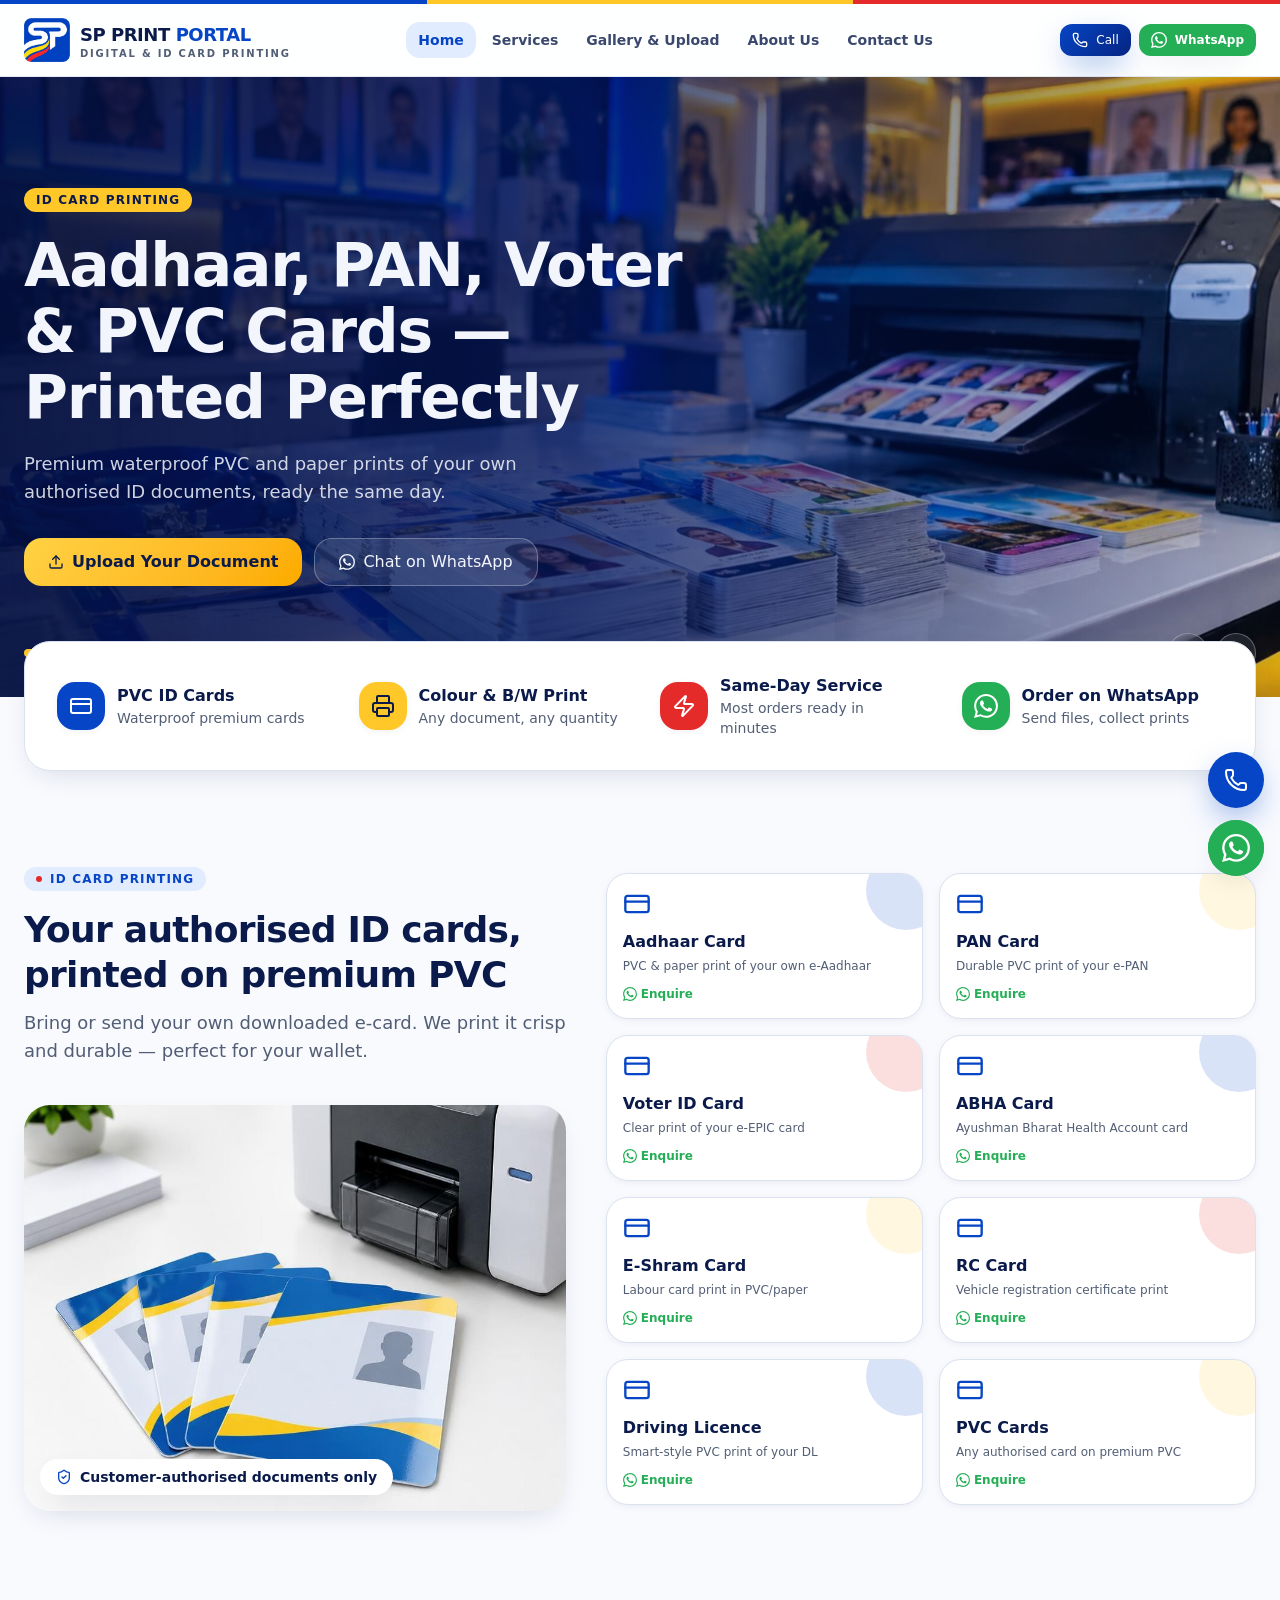
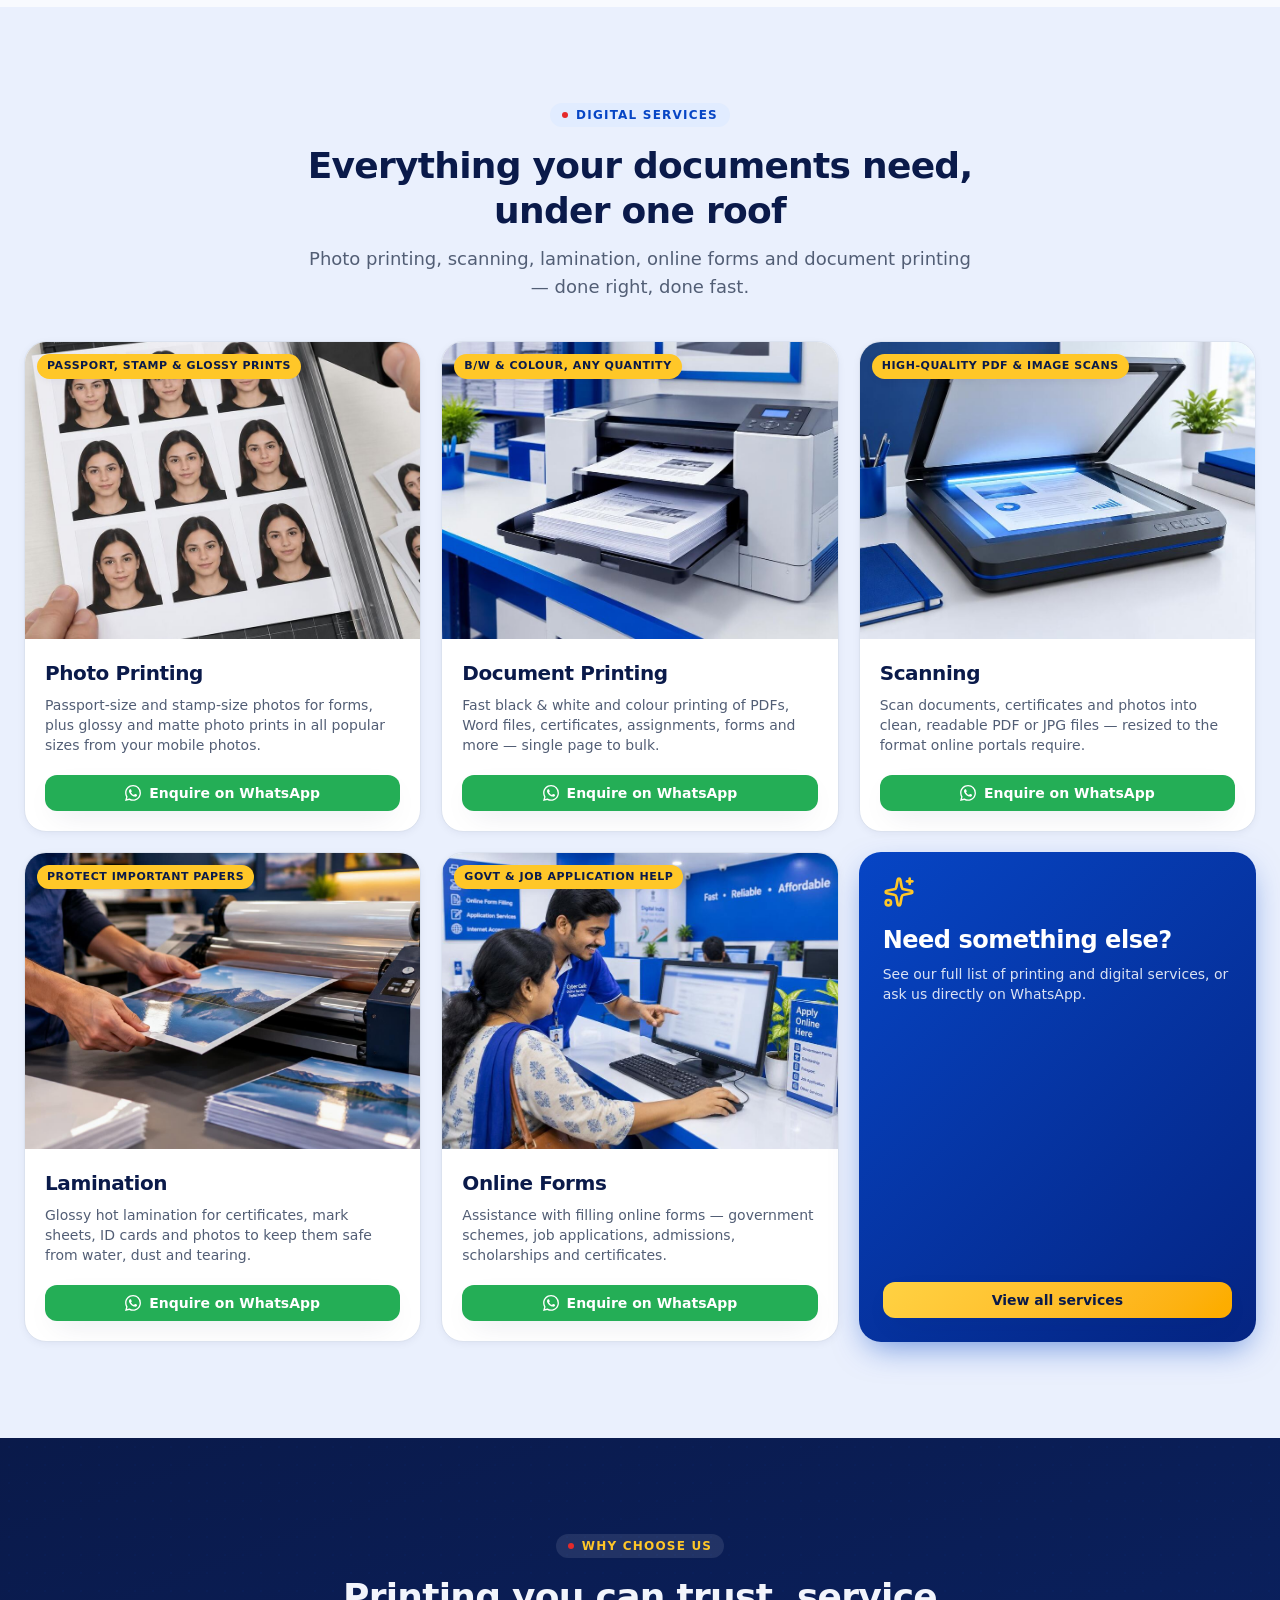
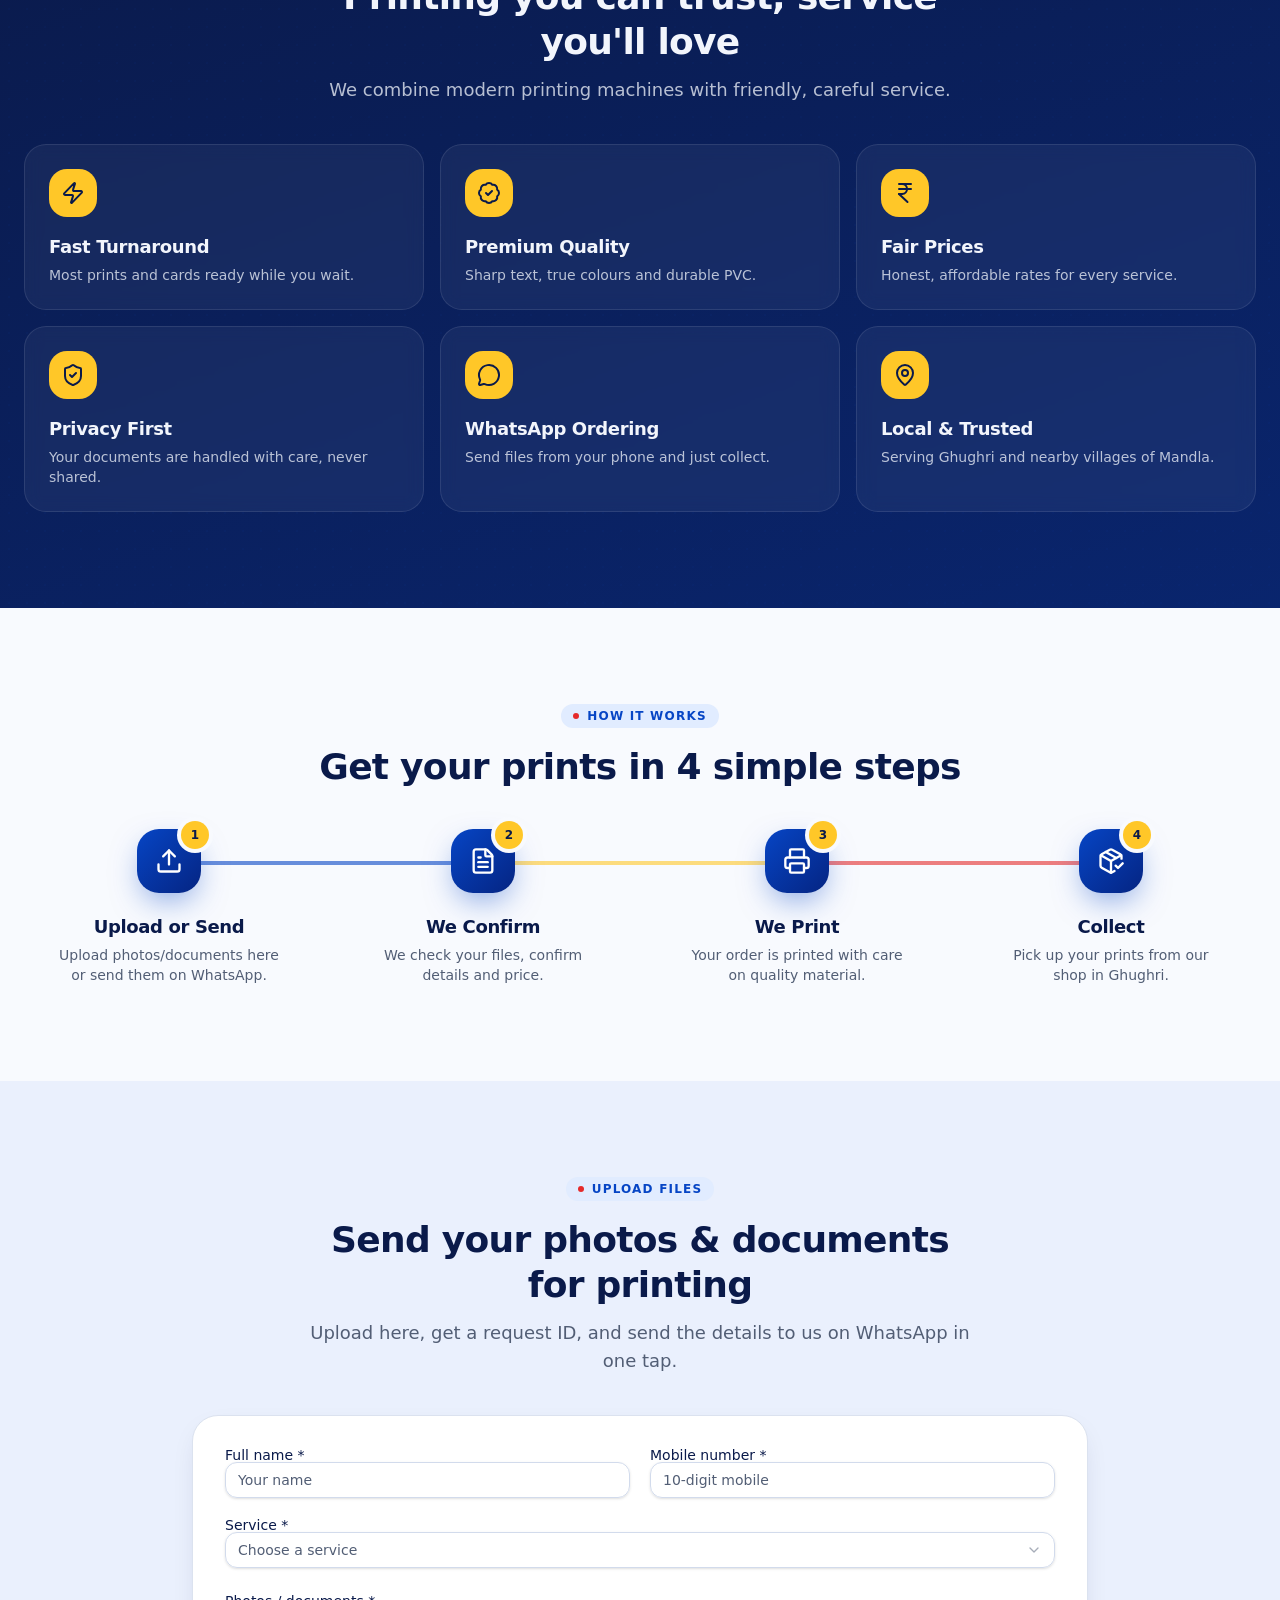
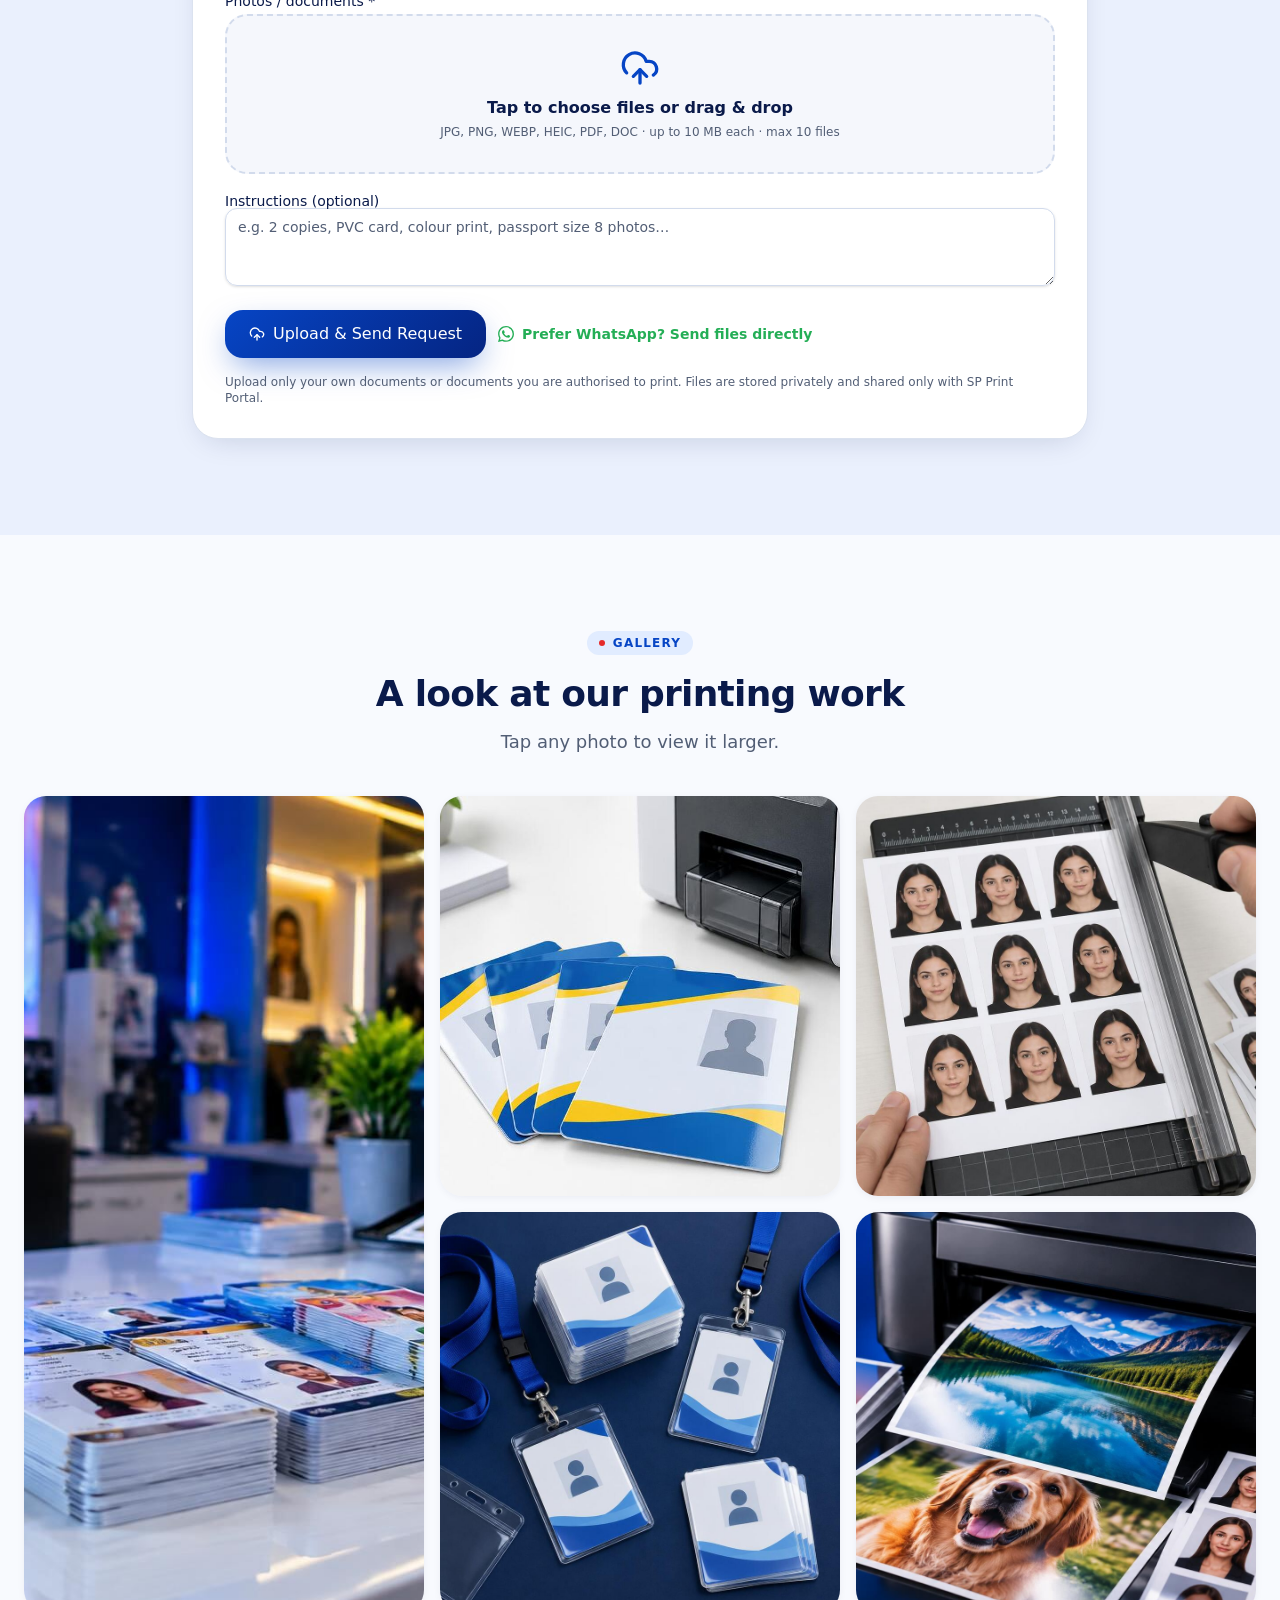
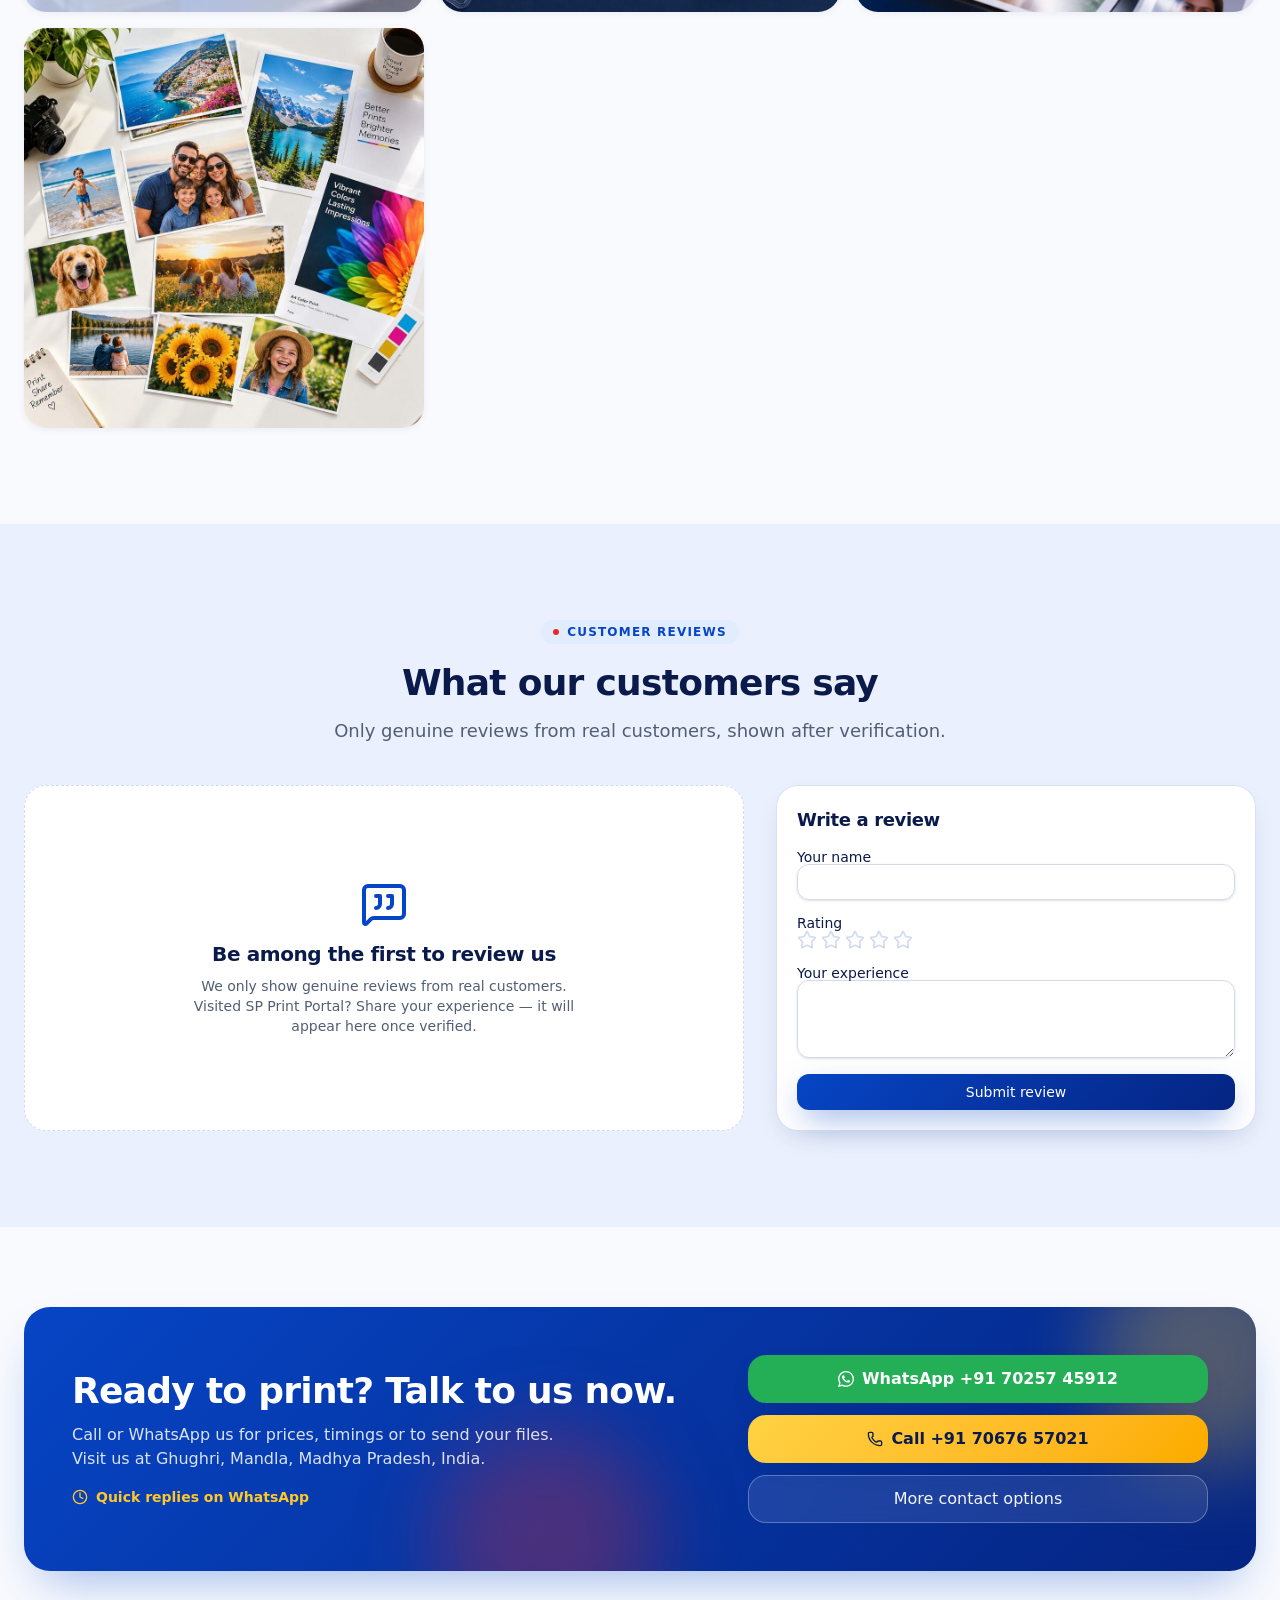
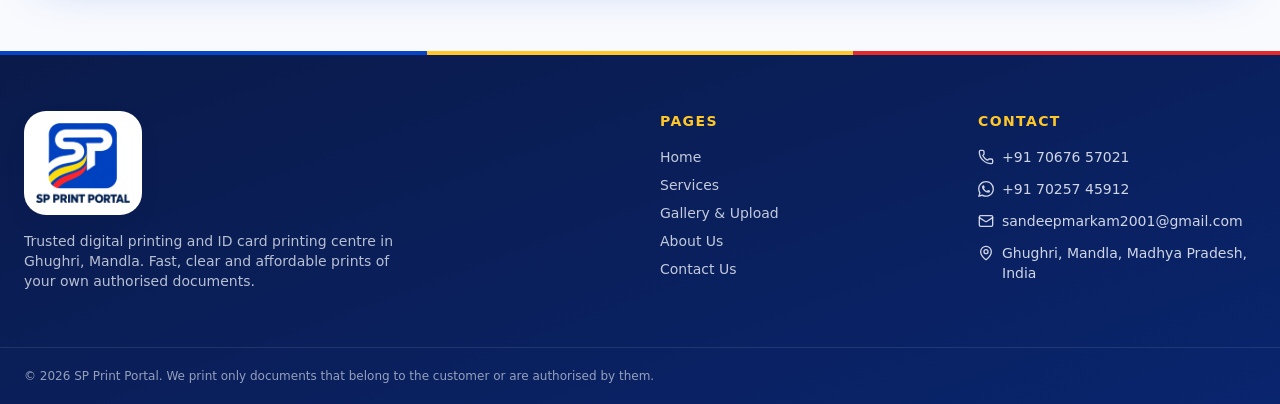
==== index.html @ bb484a47 "first commit" ====
<html lang="en" data-tsd-source="/src/routes/__root.tsx:115:5"><head data-tsd-source="/src/routes/__root.tsx:116:7"><meta charset="utf-8"><meta name="viewport" content="width=device-width, initial-scale=1"><link rel="preload" as="image" href="/assets/sp-mark-BntLlolL.png"><link rel="preload" as="image" href="/assets/hero-1-CxkQN9CA.jpg" fetchpriority="high"><link rel="stylesheet" href="./styles/styles-GoSpvuNQ.css" data-precedence="default"><link rel="stylesheet" href="/css2" data-precedence="default"><title>SP Print Portal — ID Card & Digital Printing in Ghughri, Mandla</title><meta name="author" content="SP Print Portal"><meta property="og:type" content="website"><meta name="twitter:card" content="summary_large_image"><meta name="description" content="Aadhaar, PAN, Voter, ABHA, E-Shram, RC, DL & PVC card printing, photo printing, scanning, lamination and online forms. Upload files or WhatsApp us."><meta property="og:title" content="SP Print Portal — Digital & ID Card Printing"><meta property="og:description" content="Fast, premium printing of your authorised ID cards, photos and documents in Ghughri, Mandla."><link rel="modulepreload" href="/assets/index-D_4dNbpQ.js"><link rel="modulepreload" href="/assets/icons-BTUDb6Bi.js"><link rel="modulepreload" href="/assets/routes-Cjg9yCe0.js"><link rel="modulepreload" href="/assets/UploadForm-RgWx02tO.js"><link rel="modulepreload" href="/assets/sections-0payjCa6.js"><link rel="icon" type="image/png" href="/favicon.png"><link rel="preconnect" href="https://fonts.googleapis.com"><link rel="preconnect" href="https://fonts.gstatic.com" crossorigin="anonymous">
<script defer src="./scripts/events.b979ee024b15adfd.js" data-artifact-kind="static_preview" data-artifact-id="21d14e78ab3b9c6c4ee36d239b761906a2ed9799" data-commit-sha="21d14e78ab3b9c6c4ee36d239b761906a2ed9799" data-context-token="v1.[base64].AqEExUk_qo3hYqx90yQCLcoeMsLj0TGrCZJKmFDo-ik" data-track-url="/__l5e/trackevents?__lovable_sha=21d14e78ab3b9c6c4ee36d239b761906a2ed9799" data-consent="1"></script><meta name="twitter:title" content="SP Print Portal — Digital & ID Card Printing"><meta name="twitter:description" content="Fast, premium printing of your authorised ID cards, photos and documents in Ghughri, Mandla."><meta property="og:image" content="https://pub-bb2e103a32db4e198524a2e9ed8f35b4.r2.dev/lovp_4y1qda5yn38j7vbbm1smgycn9m/88051a7559961062e7dd8427bdc53976_1794989909016.png"><meta name="twitter:image" content="https://pub-bb2e103a32db4e198524a2e9ed8f35b4.r2.dev/lovp_4y1qda5yn38j7vbbm1smgycn9m/88051a7559961062e7dd8427bdc53976_1794989909016.png"><link rel="modulepreload" as="script" crossorigin="" href="https://id-preview--00546d82-987b-4f54-b5d1-a869b0f34187.lovable.app/assets/upload-rules-DTPNs_oV.js"><style id="mobile-header-nonsticky">
@media (max-width: 767px) {
  header.sticky, header[class*="sticky"] { position: static !important; top: auto !important; }
}
</style>
</head><body data-tsd-source="/src/routes/__root.tsx:119:7"><header class="sticky top-0 z-40 border-b border-border/70 bg-card/90 backdrop-blur-lg" data-tsd-source="/src/components/site/Header.tsx:38:5"><div class="stripe-cmyk h-1 w-full" data-tsd-source="/src/components/site/Header.tsx:39:7"></div><div class="mx-auto flex h-16 max-w-7xl items-center justify-between gap-4 px-4 md:h-[72px] md:px-6" data-tsd-source="/src/components/site/Header.tsx:40:7"><a class="flex items-center gap-2.5 active" aria-label="SP PRINT PORTAL home" data-tsd-source="/src/components/site/Header.tsx:18:5" href="/" data-status="active" aria-current="page"><img src="./images/sp-mark-BntLlolL.png" alt="" width="291" height="279" class="h-10 w-auto md:h-11" data-tsd-source="/src/components/site/Header.tsx:19:7"><span class="leading-none" data-tsd-source="/src/components/site/Header.tsx:20:7"><span class="block font-display text-lg font-extrabold tracking-tight text-navy" data-tsd-source="/src/components/site/Header.tsx:21:9">SP PRINT <span class="text-primary" data-tsd-source="/src/components/site/Header.tsx:24:20">PORTAL</span></span><span class="block text-[10px] font-semibold uppercase tracking-[0.18em] text-muted-foreground" data-tsd-source="/src/components/site/Header.tsx:26:9">Digital &amp; ID Card Printing</span></span></a><nav class="hidden items-center gap-1 lg:flex" aria-label="Main" data-tsd-source="/src/components/site/Header.tsx:42:9"><a class="rounded-lg px-3 py-2 text-sm font-semibold text-navy/80 transition-colors hover:bg-secondary hover:text-primary bg-secondary text-primary" data-tsd-source="/src/components/site/Header.tsx:44:13" href="/" data-status="active" aria-current="page">Home</a><a class="rounded-lg px-3 py-2 text-sm font-semibold text-navy/80 transition-colors hover:bg-secondary hover:text-primary" data-tsd-source="/src/components/site/Header.tsx:44:13" href="./pages/services.html">Services</a><a class="rounded-lg px-3 py-2 text-sm font-semibold text-navy/80 transition-colors hover:bg-secondary hover:text-primary" data-tsd-source="/src/components/site/Header.tsx:44:13" href="./pages/gallery.html">Gallery &amp; Upload</a><a class="rounded-lg px-3 py-2 text-sm font-semibold text-navy/80 transition-colors hover:bg-secondary hover:text-primary" data-tsd-source="/src/components/site/Header.tsx:44:13" href="./pages/about.html">About Us</a><a class="rounded-lg px-3 py-2 text-sm font-semibold text-navy/80 transition-colors hover:bg-secondary hover:text-primary" data-tsd-source="/src/components/site/Header.tsx:44:13" href="./pages/contact.html">Contact Us</a></nav><div class="flex items-center gap-2" data-tsd-source="/src/components/site/Header.tsx:55:9"><a href="./pages/tel:7067657021.html" data-tsd-source="/src/components/site/Header.tsx:57:13" class="items-center justify-center gap-2 whitespace-nowrap font-medium cursor-pointer focus-visible:outline-none focus-visible:ring-1 focus-visible:ring-ring disabled:pointer-events-none disabled:opacity-50 disabled:cursor-not-allowed [&_svg]:pointer-events-none [&_svg]:size-4 [&_svg]:shrink-0 bg-gradient-royal text-primary-foreground shadow-glow hover:brightness-110 hover:-translate-y-0.5 transition-all h-8 rounded-md px-3 text-xs hidden sm:inline-flex"><svg xmlns="http://www.w3.org/2000/svg" width="24" height="24" viewBox="0 0 24 24" fill="none" stroke="currentColor" stroke-width="2" stroke-linecap="round" stroke-linejoin="round" class="lucide lucide-phone" aria-hidden="true" data-tsd-source="/src/components/site/Header.tsx:58:15"><path d="M13.832 16.568a1 1 0 0 0 1.213-.303l.355-.465A2 2 0 0 1 17 15h3a2 2 0 0 1 2 2v3a2 2 0 0 1-2 2A18 18 0 0 1 2 4a2 2 0 0 1 2-2h3a2 2 0 0 1 2 2v3a2 2 0 0 1-.8 1.6l-.468.351a1 1 0 0 0-.292 1.233 14 14 0 0 0 6.392 6.384" /></svg> Call</a><a href="https://wa.me/917025745912" target="_blank" rel="noopener noreferrer" data-tsd-source="/src/components/site/Header.tsx:62:13" class="inline-flex items-center justify-center gap-2 whitespace-nowrap cursor-pointer focus-visible:outline-none focus-visible:ring-1 focus-visible:ring-ring disabled:pointer-events-none disabled:opacity-50 disabled:cursor-not-allowed [&_svg]:pointer-events-none [&_svg]:size-4 [&_svg]:shrink-0 bg-whatsapp text-whatsapp-foreground font-semibold shadow-card hover:brightness-110 hover:-translate-y-0.5 transition-all h-8 rounded-md px-3 text-xs"><svg viewBox="0 0 24 24" fill="currentColor" aria-hidden="true" data-tsd-source="/src/components/site/icons.tsx:3:5"><path d="M17.472 14.382c-.297-.149-1.758-.867-2.03-.967-.273-.099-.471-.148-.67.15-.197.297-.767.966-.94 1.164-.173.199-.347.223-.644.075-.297-.15-1.255-.463-2.39-1.475-.883-.788-1.48-1.761-1.653-2.059-.173-.297-.018-.458.13-.606.134-.133.298-.347.446-.52.149-.174.198-.298.298-.497.099-.198.05-.371-.025-.52-.075-.149-.669-1.612-.916-2.207-.242-.579-.487-.5-.669-.51-.173-.008-.371-.01-.57-.01-.198 0-.52.074-.792.372-.272.297-1.04 1.016-1.04 2.479 0 1.462 1.065 2.875 1.213 3.074.149.198 2.096 3.2 5.077 4.487.709.306 1.262.489 1.694.625.712.227 1.36.195 1.871.118.571-.085 1.758-.719 2.006-1.413.248-.694.248-1.289.173-1.413-.074-.124-.272-.198-.57-.347m-5.421 7.403h-.004a9.87 9.87 0 0 1-5.031-1.378l-.361-.214-3.741.982.998-3.648-.235-.374a9.86 9.86 0 0 1-1.51-5.26c.001-5.45 4.436-9.884 9.888-9.884 2.64 0 5.122 1.03 6.988 2.898a9.825 9.825 0 0 1 2.893 6.994c-.003 5.45-4.437 9.884-9.885 9.884m8.413-18.297A11.815 11.815 0 0 0 12.05 0C5.495 0 .16 5.335.157 11.892c0 2.096.547 4.142 1.588 5.945L.057 24l6.305-1.654a11.882 11.882 0 0 0 5.683 1.448h.005c6.554 0 11.89-5.335 11.893-11.893a11.821 11.821 0 0 0-3.48-8.413Z" data-tsd-source="/src/components/site/icons.tsx:4:7" /></svg> WhatsApp</a></div></div></header><main class="pb-20 lg:pb-0" data-tsd-source="/src/routes/__root.tsx:134:7"><!--$--><section class="relative isolate overflow-hidden bg-navy" aria-roledescription="carousel" aria-label="Highlights" data-tsd-source="/src/components/site/HeroSlider.tsx:47:5"><div class="relative h-[560px] md:h-[620px]" data-tsd-source="/src/components/site/HeroSlider.tsx:54:7"><div class="absolute inset-0 transition-opacity duration-1000 opacity-100" aria-hidden="false" data-tsd-source="/src/components/site/HeroSlider.tsx:56:11"><img src="./images/hero-1-CxkQN9CA.jpg" alt="" width="1600" height="912" loading="eager" fetchpriority="high" class="absolute inset-0 h-full w-full object-cover animate-ken-burns" data-tsd-source="/src/components/site/HeroSlider.tsx:64:13"><div class="bg-hero-overlay absolute inset-0" data-tsd-source="/src/components/site/HeroSlider.tsx:73:13"></div><div class="relative mx-auto flex h-full max-w-7xl items-center px-4 md:px-6" data-tsd-source="/src/components/site/HeroSlider.tsx:74:13"><div class="max-w-2xl animate-fade-up text-navy-foreground" data-tsd-source="/src/components/site/HeroSlider.tsx:76:17"><span class="inline-flex items-center gap-2 rounded-full bg-sun px-3 py-1 text-xs font-extrabold uppercase tracking-widest text-sun-foreground" data-tsd-source="/src/components/site/HeroSlider.tsx:77:19">ID Card Printing</span><h1 class="mt-5 text-4xl font-extrabold leading-[1.1] md:text-6xl" data-tsd-source="/src/components/site/HeroSlider.tsx:80:19">Aadhaar, PAN, Voter &amp; PVC Cards — Printed Perfectly</h1><p class="mt-5 max-w-xl text-base text-navy-foreground/85 md:text-lg" data-tsd-source="/src/components/site/HeroSlider.tsx:81:19">Premium waterproof PVC and paper prints of your own authorised ID documents, ready the same day.</p><div class="mt-8 flex flex-wrap gap-3" data-tsd-source="/src/components/site/HeroSlider.tsx:82:19"><a data-tsd-source="/src/components/site/HeroSlider.tsx:85:25" class="inline-flex items-center justify-center gap-2 whitespace-nowrap cursor-pointer focus-visible:outline-none focus-visible:ring-1 focus-visible:ring-ring disabled:pointer-events-none disabled:opacity-50 disabled:cursor-not-allowed [&_svg]:pointer-events-none [&_svg]:size-4 [&_svg]:shrink-0 bg-gradient-sun text-sun-foreground font-bold shadow-card hover:brightness-105 hover:-translate-y-0.5 transition-all h-12 rounded-xl px-6 text-base" href="./pages/gallery.html"><svg xmlns="http://www.w3.org/2000/svg" width="24" height="24" viewBox="0 0 24 24" fill="none" stroke="currentColor" stroke-width="2" stroke-linecap="round" stroke-linejoin="round" class="lucide lucide-upload" aria-hidden="true" data-tsd-source="/src/components/site/HeroSlider.tsx:86:27"><path d="M12 3v12" /><path d="m17 8-5-5-5 5" /><path d="M21 15v4a2 2 0 0 1-2 2H5a2 2 0 0 1-2-2v-4" /></svg> Upload Your Document</a><a href="https://wa.me/917025745912" target="_blank" rel="noopener noreferrer" data-tsd-source="/src/components/site/HeroSlider.tsx:103:23" class="inline-flex items-center justify-center gap-2 whitespace-nowrap font-medium cursor-pointer transition-colors focus-visible:outline-none focus-visible:ring-1 focus-visible:ring-ring disabled:pointer-events-none disabled:opacity-50 disabled:cursor-not-allowed [&_svg]:pointer-events-none [&_svg]:size-4 [&_svg]:shrink-0 border border-navy-foreground/30 bg-navy-foreground/10 text-navy-foreground backdrop-blur hover:bg-navy-foreground/20 h-12 rounded-xl px-6 text-base"><svg viewBox="0 0 24 24" fill="currentColor" aria-hidden="true" data-tsd-source="/src/components/site/icons.tsx:3:5"><path d="M17.472 14.382c-.297-.149-1.758-.867-2.03-.967-.273-.099-.471-.148-.67.15-.197.297-.767.966-.94 1.164-.173.199-.347.223-.644.075-.297-.15-1.255-.463-2.39-1.475-.883-.788-1.48-1.761-1.653-2.059-.173-.297-.018-.458.13-.606.134-.133.298-.347.446-.52.149-.174.198-.298.298-.497.099-.198.05-.371-.025-.52-.075-.149-.669-1.612-.916-2.207-.242-.579-.487-.5-.669-.51-.173-.008-.371-.01-.57-.01-.198 0-.52.074-.792.372-.272.297-1.04 1.016-1.04 2.479 0 1.462 1.065 2.875 1.213 3.074.149.198 2.096 3.2 5.077 4.487.709.306 1.262.489 1.694.625.712.227 1.36.195 1.871.118.571-.085 1.758-.719 2.006-1.413.248-.694.248-1.289.173-1.413-.074-.124-.272-.198-.57-.347m-5.421 7.403h-.004a9.87 9.87 0 0 1-5.031-1.378l-.361-.214-3.741.982.998-3.648-.235-.374a9.86 9.86 0 0 1-1.51-5.26c.001-5.45 4.436-9.884 9.888-9.884 2.64 0 5.122 1.03 6.988 2.898a9.825 9.825 0 0 1 2.893 6.994c-.003 5.45-4.437 9.884-9.885 9.884m8.413-18.297A11.815 11.815 0 0 0 12.05 0C5.495 0 .16 5.335.157 11.892c0 2.096.547 4.142 1.588 5.945L.057 24l6.305-1.654a11.882 11.882 0 0 0 5.683 1.448h.005c6.554 0 11.89-5.335 11.893-11.893a11.821 11.821 0 0 0-3.48-8.413Z" data-tsd-source="/src/components/site/icons.tsx:4:7" /></svg> Chat on WhatsApp</a></div></div></div></div><div class="absolute inset-0 transition-opacity duration-1000 pointer-events-none opacity-0" aria-hidden="true" data-tsd-source="/src/components/site/HeroSlider.tsx:56:11"><img src="./images/hero-2-Bdhq_ucj.jpg" alt="" width="1600" height="912" loading="lazy" fetchpriority="auto" class="absolute inset-0 h-full w-full object-cover" data-tsd-source="/src/components/site/HeroSlider.tsx:64:13"><div class="bg-hero-overlay absolute inset-0" data-tsd-source="/src/components/site/HeroSlider.tsx:73:13"></div><div class="relative mx-auto flex h-full max-w-7xl items-center px-4 md:px-6" data-tsd-source="/src/components/site/HeroSlider.tsx:74:13"></div></div><div class="absolute inset-0 transition-opacity duration-1000 pointer-events-none opacity-0" aria-hidden="true" data-tsd-source="/src/components/site/HeroSlider.tsx:56:11"><img src="./images/hero-3-x57TblAE.jpg" alt="" width="1600" height="912" loading="lazy" fetchpriority="auto" class="absolute inset-0 h-full w-full object-cover" data-tsd-source="/src/components/site/HeroSlider.tsx:64:13"><div class="bg-hero-overlay absolute inset-0" data-tsd-source="/src/components/site/HeroSlider.tsx:73:13"></div><div class="relative mx-auto flex h-full max-w-7xl items-center px-4 md:px-6" data-tsd-source="/src/components/site/HeroSlider.tsx:74:13"></div></div></div><div class="absolute inset-x-0 bottom-6 z-10 mx-auto flex max-w-7xl items-center justify-between px-4 md:px-6" data-tsd-source="/src/components/site/HeroSlider.tsx:115:7"><div class="flex gap-2" data-tsd-source="/src/components/site/HeroSlider.tsx:116:9"><button aria-label="Show slide 1" class="h-2 rounded-full transition-all w-10 bg-sun" data-tsd-source="/src/components/site/HeroSlider.tsx:118:13" fdprocessedid="w3mgxj"></button><button aria-label="Show slide 2" class="h-2 rounded-full transition-all w-2 bg-navy-foreground/50 hover:bg-navy-foreground" data-tsd-source="/src/components/site/HeroSlider.tsx:118:13" fdprocessedid="zx1d38"></button><button aria-label="Show slide 3" class="h-2 rounded-full transition-all w-2 bg-navy-foreground/50 hover:bg-navy-foreground" data-tsd-source="/src/components/site/HeroSlider.tsx:118:13" fdprocessedid="7h9n16"></button></div><div class="flex gap-2" data-tsd-source="/src/components/site/HeroSlider.tsx:129:9"><button aria-label="Previous slide" class="flex h-10 w-10 items-center justify-center rounded-full border border-navy-foreground/30 bg-navy-foreground/10 text-navy-foreground backdrop-blur transition hover:bg-navy-foreground/25" data-tsd-source="/src/components/site/HeroSlider.tsx:130:11" fdprocessedid="l8ph4m"><svg xmlns="http://www.w3.org/2000/svg" width="24" height="24" viewBox="0 0 24 24" fill="none" stroke="currentColor" stroke-width="2" stroke-linecap="round" stroke-linejoin="round" class="lucide lucide-chevron-left h-5 w-5" aria-hidden="true" data-tsd-source="/src/components/site/HeroSlider.tsx:135:13"><path d="m15 18-6-6 6-6" /></svg></button><button aria-label="Next slide" class="flex h-10 w-10 items-center justify-center rounded-full border border-navy-foreground/30 bg-navy-foreground/10 text-navy-foreground backdrop-blur transition hover:bg-navy-foreground/25" data-tsd-source="/src/components/site/HeroSlider.tsx:137:11" fdprocessedid="ppa15b"><svg xmlns="http://www.w3.org/2000/svg" width="24" height="24" viewBox="0 0 24 24" fill="none" stroke="currentColor" stroke-width="2" stroke-linecap="round" stroke-linejoin="round" class="lucide lucide-chevron-right h-5 w-5" aria-hidden="true" data-tsd-source="/src/components/site/HeroSlider.tsx:142:13"><path d="m9 18 6-6-6-6" /></svg></button></div></div></section><section class="relative z-10 -mt-10 md:-mt-14" data-tsd-source="/src/components/site/sections.tsx:38:5"><div class="mx-auto max-w-7xl px-4 md:px-6" data-tsd-source="/src/components/site/sections.tsx:26:10"><div class="grid grid-cols-2 gap-3 rounded-3xl border border-border bg-card p-3 shadow-card md:grid-cols-4 md:gap-4 md:p-5" data-tsd-source="/src/components/site/sections.tsx:40:9"><div class="flex flex-col items-start gap-3 rounded-2xl p-3 transition-colors hover:bg-muted md:flex-row md:items-center" data-tsd-source="/src/components/site/sections.tsx:42:13"><span class="flex h-12 w-12 shrink-0 items-center justify-center rounded-xl shadow-soft bg-primary text-primary-foreground" data-tsd-source="/src/components/site/sections.tsx:43:15"><svg xmlns="http://www.w3.org/2000/svg" width="24" height="24" viewBox="0 0 24 24" fill="none" stroke="currentColor" stroke-width="2" stroke-linecap="round" stroke-linejoin="round" class="lucide lucide-credit-card h-6 w-6" aria-hidden="true" data-tsd-source="/src/components/site/sections.tsx:44:17"><rect width="20" height="14" x="2" y="5" rx="2" /><line x1="2" x2="22" y1="10" y2="10" /></svg></span><div data-tsd-source="/src/components/site/sections.tsx:46:15"><p class="font-display text-sm font-bold text-navy md:text-base" data-tsd-source="/src/components/site/sections.tsx:47:17">PVC ID Cards</p><p class="text-xs text-muted-foreground md:text-sm" data-tsd-source="/src/components/site/sections.tsx:48:17">Waterproof premium cards</p></div></div><div class="flex flex-col items-start gap-3 rounded-2xl p-3 transition-colors hover:bg-muted md:flex-row md:items-center" data-tsd-source="/src/components/site/sections.tsx:42:13"><span class="flex h-12 w-12 shrink-0 items-center justify-center rounded-xl shadow-soft bg-sun text-sun-foreground" data-tsd-source="/src/components/site/sections.tsx:43:15"><svg xmlns="http://www.w3.org/2000/svg" width="24" height="24" viewBox="0 0 24 24" fill="none" stroke="currentColor" stroke-width="2" stroke-linecap="round" stroke-linejoin="round" class="lucide lucide-printer h-6 w-6" aria-hidden="true" data-tsd-source="/src/components/site/sections.tsx:44:17"><path d="M6 18H4a2 2 0 0 1-2-2v-5a2 2 0 0 1 2-2h16a2 2 0 0 1 2 2v5a2 2 0 0 1-2 2h-2" /><path d="M6 9V3a1 1 0 0 1 1-1h10a1 1 0 0 1 1 1v6" /><rect x="6" y="14" width="12" height="8" rx="1" /></svg></span><div data-tsd-source="/src/components/site/sections.tsx:46:15"><p class="font-display text-sm font-bold text-navy md:text-base" data-tsd-source="/src/components/site/sections.tsx:47:17">Colour &amp; B/W Print</p><p class="text-xs text-muted-foreground md:text-sm" data-tsd-source="/src/components/site/sections.tsx:48:17">Any document, any quantity</p></div></div><div class="flex flex-col items-start gap-3 rounded-2xl p-3 transition-colors hover:bg-muted md:flex-row md:items-center" data-tsd-source="/src/components/site/sections.tsx:42:13"><span class="flex h-12 w-12 shrink-0 items-center justify-center rounded-xl shadow-soft bg-ember text-ember-foreground" data-tsd-source="/src/components/site/sections.tsx:43:15"><svg xmlns="http://www.w3.org/2000/svg" width="24" height="24" viewBox="0 0 24 24" fill="none" stroke="currentColor" stroke-width="2" stroke-linecap="round" stroke-linejoin="round" class="lucide lucide-zap h-6 w-6" aria-hidden="true" data-tsd-source="/src/components/site/sections.tsx:44:17"><path d="M4 14a1 1 0 0 1-.78-1.63l9.9-10.2a.5.5 0 0 1 .86.46l-1.92 6.02A1 1 0 0 0 13 10h7a1 1 0 0 1 .78 1.63l-9.9 10.2a.5.5 0 0 1-.86-.46l1.92-6.02A1 1 0 0 0 11 14z" /></svg></span><div data-tsd-source="/src/components/site/sections.tsx:46:15"><p class="font-display text-sm font-bold text-navy md:text-base" data-tsd-source="/src/components/site/sections.tsx:47:17">Same-Day Service</p><p class="text-xs text-muted-foreground md:text-sm" data-tsd-source="/src/components/site/sections.tsx:48:17">Most orders ready in minutes</p></div></div><div class="flex flex-col items-start gap-3 rounded-2xl p-3 transition-colors hover:bg-muted md:flex-row md:items-center" data-tsd-source="/src/components/site/sections.tsx:42:13"><span class="flex h-12 w-12 shrink-0 items-center justify-center rounded-xl shadow-soft bg-whatsapp text-whatsapp-foreground" data-tsd-source="/src/components/site/sections.tsx:43:15"><svg viewBox="0 0 24 24" fill="currentColor" aria-hidden="true" class="h-6 w-6" data-tsd-source="/src/components/site/icons.tsx:3:5"><path d="M17.472 14.382c-.297-.149-1.758-.867-2.03-.967-.273-.099-.471-.148-.67.15-.197.297-.767.966-.94 1.164-.173.199-.347.223-.644.075-.297-.15-1.255-.463-2.39-1.475-.883-.788-1.48-1.761-1.653-2.059-.173-.297-.018-.458.13-.606.134-.133.298-.347.446-.52.149-.174.198-.298.298-.497.099-.198.05-.371-.025-.52-.075-.149-.669-1.612-.916-2.207-.242-.579-.487-.5-.669-.51-.173-.008-.371-.01-.57-.01-.198 0-.52.074-.792.372-.272.297-1.04 1.016-1.04 2.479 0 1.462 1.065 2.875 1.213 3.074.149.198 2.096 3.2 5.077 4.487.709.306 1.262.489 1.694.625.712.227 1.36.195 1.871.118.571-.085 1.758-.719 2.006-1.413.248-.694.248-1.289.173-1.413-.074-.124-.272-.198-.57-.347m-5.421 7.403h-.004a9.87 9.87 0 0 1-5.031-1.378l-.361-.214-3.741.982.998-3.648-.235-.374a9.86 9.86 0 0 1-1.51-5.26c.001-5.45 4.436-9.884 9.888-9.884 2.64 0 5.122 1.03 6.988 2.898a9.825 9.825 0 0 1 2.893 6.994c-.003 5.45-4.437 9.884-9.885 9.884m8.413-18.297A11.815 11.815 0 0 0 12.05 0C5.495 0 .16 5.335.157 11.892c0 2.096.547 4.142 1.588 5.945L.057 24l6.305-1.654a11.882 11.882 0 0 0 5.683 1.448h.005c6.554 0 11.89-5.335 11.893-11.893a11.821 11.821 0 0 0-3.48-8.413Z" data-tsd-source="/src/components/site/icons.tsx:4:7" /></svg></span><div data-tsd-source="/src/components/site/sections.tsx:46:15"><p class="font-display text-sm font-bold text-navy md:text-base" data-tsd-source="/src/components/site/sections.tsx:47:17">Order on WhatsApp</p><p class="text-xs text-muted-foreground md:text-sm" data-tsd-source="/src/components/site/sections.tsx:48:17">Send files, collect prints</p></div></div></div></div></section><section class="py-16 md:py-24" data-tsd-source="/src/components/site/sections.tsx:60:5"><div class="mx-auto max-w-7xl px-4 md:px-6" data-tsd-source="/src/components/site/sections.tsx:26:10"><div class="grid items-center gap-10 lg:grid-cols-[1fr_1.2fr]" data-tsd-source="/src/components/site/sections.tsx:62:9"><div data-tsd-source="/src/components/site/sections.tsx:63:11"><div class="mb-10 max-w-2xl" data-tsd-source="/src/components/site/SectionHeading.tsx:17:5"><span class="inline-flex items-center gap-2 rounded-full px-3 py-1 text-xs font-bold uppercase tracking-widest bg-secondary text-primary" data-tsd-source="/src/components/site/SectionHeading.tsx:18:7"><span class="h-1.5 w-1.5 rounded-full bg-ember" data-tsd-source="/src/components/site/SectionHeading.tsx:24:9"></span>ID Card Printing</span><h2 class="mt-4 text-3xl font-extrabold leading-tight md:text-4xl text-navy" data-tsd-source="/src/components/site/SectionHeading.tsx:27:7">Your authorised ID cards, printed on premium PVC</h2><p class="mt-3 text-base md:text-lg text-muted-foreground" data-tsd-source="/src/components/site/SectionHeading.tsx:36:9">Bring or send your own downloaded e-card. We print it crisp and durable — perfect for your wallet.</p></div><div class="relative overflow-hidden rounded-3xl shadow-card" data-tsd-source="/src/components/site/sections.tsx:70:13"><img src="./images/svc-pvc-cards-BgVDGCKA.jpg" alt="PVC ID cards next to a card printer" width="900" height="675" loading="lazy" class="w-full object-cover" data-tsd-source="/src/components/site/sections.tsx:71:15"><div class="absolute bottom-4 left-4 flex items-center gap-2 rounded-full bg-card px-4 py-2 text-sm font-bold text-navy shadow-card" data-tsd-source="/src/components/site/sections.tsx:72:15"><svg xmlns="http://www.w3.org/2000/svg" width="24" height="24" viewBox="0 0 24 24" fill="none" stroke="currentColor" stroke-width="2" stroke-linecap="round" stroke-linejoin="round" class="lucide lucide-shield-check h-4 w-4 text-primary" aria-hidden="true" data-tsd-source="/src/components/site/sections.tsx:73:17"><path d="M20 13c0 5-3.5 7.5-7.66 8.95a1 1 0 0 1-.67-.01C7.5 20.5 4 18 4 13V6a1 1 0 0 1 1-1c2 0 4.5-1.2 6.24-2.72a1.17 1.17 0 0 1 1.52 0C14.51 3.81 17 5 19 5a1 1 0 0 1 1 1z" /><path d="m9 12 2 2 4-4" /></svg> Customer-authorised documents only</div></div></div><div class="grid grid-cols-2 gap-3 sm:gap-4" data-tsd-source="/src/components/site/sections.tsx:77:11"><a href="https://wa.me/917025745912?text=Hello%20SP%20Print%20Portal%2C%20I%20want%20to%20enquire%20about%3A%20Aadhaar%20Card%20printing.%0APlease%20share%20price%20and%20details." target="_blank" rel="noopener noreferrer" class="card-hover group relative overflow-hidden rounded-2xl border border-border bg-card p-4 shadow-soft" data-tsd-source="/src/components/site/sections.tsx:79:15"><span class="absolute -right-6 -top-6 h-20 w-20 rounded-full opacity-15 bg-primary" data-tsd-source="/src/components/site/sections.tsx:86:17"></span><svg xmlns="http://www.w3.org/2000/svg" width="24" height="24" viewBox="0 0 24 24" fill="none" stroke="currentColor" stroke-width="2" stroke-linecap="round" stroke-linejoin="round" class="lucide lucide-credit-card h-7 w-7 text-primary" aria-hidden="true" data-tsd-source="/src/components/site/sections.tsx:89:17"><rect width="20" height="14" x="2" y="5" rx="2" /><line x1="2" x2="22" y1="10" y2="10" /></svg><p class="mt-3 font-display text-base font-bold text-navy" data-tsd-source="/src/components/site/sections.tsx:90:17">Aadhaar Card</p><p class="mt-1 text-xs text-muted-foreground" data-tsd-source="/src/components/site/sections.tsx:91:17">PVC &amp; paper print of your own e-Aadhaar</p><span class="mt-3 inline-flex items-center gap-1 text-xs font-bold text-whatsapp" data-tsd-source="/src/components/site/sections.tsx:92:17"><svg viewBox="0 0 24 24" fill="currentColor" aria-hidden="true" class="h-3.5 w-3.5" data-tsd-source="/src/components/site/icons.tsx:3:5"><path d="M17.472 14.382c-.297-.149-1.758-.867-2.03-.967-.273-.099-.471-.148-.67.15-.197.297-.767.966-.94 1.164-.173.199-.347.223-.644.075-.297-.15-1.255-.463-2.39-1.475-.883-.788-1.48-1.761-1.653-2.059-.173-.297-.018-.458.13-.606.134-.133.298-.347.446-.52.149-.174.198-.298.298-.497.099-.198.05-.371-.025-.52-.075-.149-.669-1.612-.916-2.207-.242-.579-.487-.5-.669-.51-.173-.008-.371-.01-.57-.01-.198 0-.52.074-.792.372-.272.297-1.04 1.016-1.04 2.479 0 1.462 1.065 2.875 1.213 3.074.149.198 2.096 3.2 5.077 4.487.709.306 1.262.489 1.694.625.712.227 1.36.195 1.871.118.571-.085 1.758-.719 2.006-1.413.248-.694.248-1.289.173-1.413-.074-.124-.272-.198-.57-.347m-5.421 7.403h-.004a9.87 9.87 0 0 1-5.031-1.378l-.361-.214-3.741.982.998-3.648-.235-.374a9.86 9.86 0 0 1-1.51-5.26c.001-5.45 4.436-9.884 9.888-9.884 2.64 0 5.122 1.03 6.988 2.898a9.825 9.825 0 0 1 2.893 6.994c-.003 5.45-4.437 9.884-9.885 9.884m8.413-18.297A11.815 11.815 0 0 0 12.05 0C5.495 0 .16 5.335.157 11.892c0 2.096.547 4.142 1.588 5.945L.057 24l6.305-1.654a11.882 11.882 0 0 0 5.683 1.448h.005c6.554 0 11.89-5.335 11.893-11.893a11.821 11.821 0 0 0-3.48-8.413Z" data-tsd-source="/src/components/site/icons.tsx:4:7" /></svg> Enquire</span></a><a href="https://wa.me/917025745912?text=Hello%20SP%20Print%20Portal%2C%20I%20want%20to%20enquire%20about%3A%20PAN%20Card%20printing.%0APlease%20share%20price%20and%20details." target="_blank" rel="noopener noreferrer" class="card-hover group relative overflow-hidden rounded-2xl border border-border bg-card p-4 shadow-soft" data-tsd-source="/src/components/site/sections.tsx:79:15"><span class="absolute -right-6 -top-6 h-20 w-20 rounded-full opacity-15 bg-sun" data-tsd-source="/src/components/site/sections.tsx:86:17"></span><svg xmlns="http://www.w3.org/2000/svg" width="24" height="24" viewBox="0 0 24 24" fill="none" stroke="currentColor" stroke-width="2" stroke-linecap="round" stroke-linejoin="round" class="lucide lucide-credit-card h-7 w-7 text-primary" aria-hidden="true" data-tsd-source="/src/components/site/sections.tsx:89:17"><rect width="20" height="14" x="2" y="5" rx="2" /><line x1="2" x2="22" y1="10" y2="10" /></svg><p class="mt-3 font-display text-base font-bold text-navy" data-tsd-source="/src/components/site/sections.tsx:90:17">PAN Card</p><p class="mt-1 text-xs text-muted-foreground" data-tsd-source="/src/components/site/sections.tsx:91:17">Durable PVC print of your e-PAN</p><span class="mt-3 inline-flex items-center gap-1 text-xs font-bold text-whatsapp" data-tsd-source="/src/components/site/sections.tsx:92:17"><svg viewBox="0 0 24 24" fill="currentColor" aria-hidden="true" class="h-3.5 w-3.5" data-tsd-source="/src/components/site/icons.tsx:3:5"><path d="M17.472 14.382c-.297-.149-1.758-.867-2.03-.967-.273-.099-.471-.148-.67.15-.197.297-.767.966-.94 1.164-.173.199-.347.223-.644.075-.297-.15-1.255-.463-2.39-1.475-.883-.788-1.48-1.761-1.653-2.059-.173-.297-.018-.458.13-.606.134-.133.298-.347.446-.52.149-.174.198-.298.298-.497.099-.198.05-.371-.025-.52-.075-.149-.669-1.612-.916-2.207-.242-.579-.487-.5-.669-.51-.173-.008-.371-.01-.57-.01-.198 0-.52.074-.792.372-.272.297-1.04 1.016-1.04 2.479 0 1.462 1.065 2.875 1.213 3.074.149.198 2.096 3.2 5.077 4.487.709.306 1.262.489 1.694.625.712.227 1.36.195 1.871.118.571-.085 1.758-.719 2.006-1.413.248-.694.248-1.289.173-1.413-.074-.124-.272-.198-.57-.347m-5.421 7.403h-.004a9.87 9.87 0 0 1-5.031-1.378l-.361-.214-3.741.982.998-3.648-.235-.374a9.86 9.86 0 0 1-1.51-5.26c.001-5.45 4.436-9.884 9.888-9.884 2.64 0 5.122 1.03 6.988 2.898a9.825 9.825 0 0 1 2.893 6.994c-.003 5.45-4.437 9.884-9.885 9.884m8.413-18.297A11.815 11.815 0 0 0 12.05 0C5.495 0 .16 5.335.157 11.892c0 2.096.547 4.142 1.588 5.945L.057 24l6.305-1.654a11.882 11.882 0 0 0 5.683 1.448h.005c6.554 0 11.89-5.335 11.893-11.893a11.821 11.821 0 0 0-3.48-8.413Z" data-tsd-source="/src/components/site/icons.tsx:4:7" /></svg> Enquire</span></a><a href="https://wa.me/917025745912?text=Hello%20SP%20Print%20Portal%2C%20I%20want%20to%20enquire%20about%3A%20Voter%20ID%20Card%20printing.%0APlease%20share%20price%20and%20details." target="_blank" rel="noopener noreferrer" class="card-hover group relative overflow-hidden rounded-2xl border border-border bg-card p-4 shadow-soft" data-tsd-source="/src/components/site/sections.tsx:79:15"><span class="absolute -right-6 -top-6 h-20 w-20 rounded-full opacity-15 bg-ember" data-tsd-source="/src/components/site/sections.tsx:86:17"></span><svg xmlns="http://www.w3.org/2000/svg" width="24" height="24" viewBox="0 0 24 24" fill="none" stroke="currentColor" stroke-width="2" stroke-linecap="round" stroke-linejoin="round" class="lucide lucide-credit-card h-7 w-7 text-primary" aria-hidden="true" data-tsd-source="/src/components/site/sections.tsx:89:17"><rect width="20" height="14" x="2" y="5" rx="2" /><line x1="2" x2="22" y1="10" y2="10" /></svg><p class="mt-3 font-display text-base font-bold text-navy" data-tsd-source="/src/components/site/sections.tsx:90:17">Voter ID Card</p><p class="mt-1 text-xs text-muted-foreground" data-tsd-source="/src/components/site/sections.tsx:91:17">Clear print of your e-EPIC card</p><span class="mt-3 inline-flex items-center gap-1 text-xs font-bold text-whatsapp" data-tsd-source="/src/components/site/sections.tsx:92:17"><svg viewBox="0 0 24 24" fill="currentColor" aria-hidden="true" class="h-3.5 w-3.5" data-tsd-source="/src/components/site/icons.tsx:3:5"><path d="M17.472 14.382c-.297-.149-1.758-.867-2.03-.967-.273-.099-.471-.148-.67.15-.197.297-.767.966-.94 1.164-.173.199-.347.223-.644.075-.297-.15-1.255-.463-2.39-1.475-.883-.788-1.48-1.761-1.653-2.059-.173-.297-.018-.458.13-.606.134-.133.298-.347.446-.52.149-.174.198-.298.298-.497.099-.198.05-.371-.025-.52-.075-.149-.669-1.612-.916-2.207-.242-.579-.487-.5-.669-.51-.173-.008-.371-.01-.57-.01-.198 0-.52.074-.792.372-.272.297-1.04 1.016-1.04 2.479 0 1.462 1.065 2.875 1.213 3.074.149.198 2.096 3.2 5.077 4.487.709.306 1.262.489 1.694.625.712.227 1.36.195 1.871.118.571-.085 1.758-.719 2.006-1.413.248-.694.248-1.289.173-1.413-.074-.124-.272-.198-.57-.347m-5.421 7.403h-.004a9.87 9.87 0 0 1-5.031-1.378l-.361-.214-3.741.982.998-3.648-.235-.374a9.86 9.86 0 0 1-1.51-5.26c.001-5.45 4.436-9.884 9.888-9.884 2.64 0 5.122 1.03 6.988 2.898a9.825 9.825 0 0 1 2.893 6.994c-.003 5.45-4.437 9.884-9.885 9.884m8.413-18.297A11.815 11.815 0 0 0 12.05 0C5.495 0 .16 5.335.157 11.892c0 2.096.547 4.142 1.588 5.945L.057 24l6.305-1.654a11.882 11.882 0 0 0 5.683 1.448h.005c6.554 0 11.89-5.335 11.893-11.893a11.821 11.821 0 0 0-3.48-8.413Z" data-tsd-source="/src/components/site/icons.tsx:4:7" /></svg> Enquire</span></a><a href="https://wa.me/917025745912?text=Hello%20SP%20Print%20Portal%2C%20I%20want%20to%20enquire%20about%3A%20ABHA%20Card%20printing.%0APlease%20share%20price%20and%20details." target="_blank" rel="noopener noreferrer" class="card-hover group relative overflow-hidden rounded-2xl border border-border bg-card p-4 shadow-soft" data-tsd-source="/src/components/site/sections.tsx:79:15"><span class="absolute -right-6 -top-6 h-20 w-20 rounded-full opacity-15 bg-primary" data-tsd-source="/src/components/site/sections.tsx:86:17"></span><svg xmlns="http://www.w3.org/2000/svg" width="24" height="24" viewBox="0 0 24 24" fill="none" stroke="currentColor" stroke-width="2" stroke-linecap="round" stroke-linejoin="round" class="lucide lucide-credit-card h-7 w-7 text-primary" aria-hidden="true" data-tsd-source="/src/components/site/sections.tsx:89:17"><rect width="20" height="14" x="2" y="5" rx="2" /><line x1="2" x2="22" y1="10" y2="10" /></svg><p class="mt-3 font-display text-base font-bold text-navy" data-tsd-source="/src/components/site/sections.tsx:90:17">ABHA Card</p><p class="mt-1 text-xs text-muted-foreground" data-tsd-source="/src/components/site/sections.tsx:91:17">Ayushman Bharat Health Account card</p><span class="mt-3 inline-flex items-center gap-1 text-xs font-bold text-whatsapp" data-tsd-source="/src/components/site/sections.tsx:92:17"><svg viewBox="0 0 24 24" fill="currentColor" aria-hidden="true" class="h-3.5 w-3.5" data-tsd-source="/src/components/site/icons.tsx:3:5"><path d="M17.472 14.382c-.297-.149-1.758-.867-2.03-.967-.273-.099-.471-.148-.67.15-.197.297-.767.966-.94 1.164-.173.199-.347.223-.644.075-.297-.15-1.255-.463-2.39-1.475-.883-.788-1.48-1.761-1.653-2.059-.173-.297-.018-.458.13-.606.134-.133.298-.347.446-.52.149-.174.198-.298.298-.497.099-.198.05-.371-.025-.52-.075-.149-.669-1.612-.916-2.207-.242-.579-.487-.5-.669-.51-.173-.008-.371-.01-.57-.01-.198 0-.52.074-.792.372-.272.297-1.04 1.016-1.04 2.479 0 1.462 1.065 2.875 1.213 3.074.149.198 2.096 3.2 5.077 4.487.709.306 1.262.489 1.694.625.712.227 1.36.195 1.871.118.571-.085 1.758-.719 2.006-1.413.248-.694.248-1.289.173-1.413-.074-.124-.272-.198-.57-.347m-5.421 7.403h-.004a9.87 9.87 0 0 1-5.031-1.378l-.361-.214-3.741.982.998-3.648-.235-.374a9.86 9.86 0 0 1-1.51-5.26c.001-5.45 4.436-9.884 9.888-9.884 2.64 0 5.122 1.03 6.988 2.898a9.825 9.825 0 0 1 2.893 6.994c-.003 5.45-4.437 9.884-9.885 9.884m8.413-18.297A11.815 11.815 0 0 0 12.05 0C5.495 0 .16 5.335.157 11.892c0 2.096.547 4.142 1.588 5.945L.057 24l6.305-1.654a11.882 11.882 0 0 0 5.683 1.448h.005c6.554 0 11.89-5.335 11.893-11.893a11.821 11.821 0 0 0-3.48-8.413Z" data-tsd-source="/src/components/site/icons.tsx:4:7" /></svg> Enquire</span></a><a href="https://wa.me/917025745912?text=Hello%20SP%20Print%20Portal%2C%20I%20want%20to%20enquire%20about%3A%20E-Shram%20Card%20printing.%0APlease%20share%20price%20and%20details." target="_blank" rel="noopener noreferrer" class="card-hover group relative overflow-hidden rounded-2xl border border-border bg-card p-4 shadow-soft" data-tsd-source="/src/components/site/sections.tsx:79:15"><span class="absolute -right-6 -top-6 h-20 w-20 rounded-full opacity-15 bg-sun" data-tsd-source="/src/components/site/sections.tsx:86:17"></span><svg xmlns="http://www.w3.org/2000/svg" width="24" height="24" viewBox="0 0 24 24" fill="none" stroke="currentColor" stroke-width="2" stroke-linecap="round" stroke-linejoin="round" class="lucide lucide-credit-card h-7 w-7 text-primary" aria-hidden="true" data-tsd-source="/src/components/site/sections.tsx:89:17"><rect width="20" height="14" x="2" y="5" rx="2" /><line x1="2" x2="22" y1="10" y2="10" /></svg><p class="mt-3 font-display text-base font-bold text-navy" data-tsd-source="/src/components/site/sections.tsx:90:17">E-Shram Card</p><p class="mt-1 text-xs text-muted-foreground" data-tsd-source="/src/components/site/sections.tsx:91:17">Labour card print in PVC/paper</p><span class="mt-3 inline-flex items-center gap-1 text-xs font-bold text-whatsapp" data-tsd-source="/src/components/site/sections.tsx:92:17"><svg viewBox="0 0 24 24" fill="currentColor" aria-hidden="true" class="h-3.5 w-3.5" data-tsd-source="/src/components/site/icons.tsx:3:5"><path d="M17.472 14.382c-.297-.149-1.758-.867-2.03-.967-.273-.099-.471-.148-.67.15-.197.297-.767.966-.94 1.164-.173.199-.347.223-.644.075-.297-.15-1.255-.463-2.39-1.475-.883-.788-1.48-1.761-1.653-2.059-.173-.297-.018-.458.13-.606.134-.133.298-.347.446-.52.149-.174.198-.298.298-.497.099-.198.05-.371-.025-.52-.075-.149-.669-1.612-.916-2.207-.242-.579-.487-.5-.669-.51-.173-.008-.371-.01-.57-.01-.198 0-.52.074-.792.372-.272.297-1.04 1.016-1.04 2.479 0 1.462 1.065 2.875 1.213 3.074.149.198 2.096 3.2 5.077 4.487.709.306 1.262.489 1.694.625.712.227 1.36.195 1.871.118.571-.085 1.758-.719 2.006-1.413.248-.694.248-1.289.173-1.413-.074-.124-.272-.198-.57-.347m-5.421 7.403h-.004a9.87 9.87 0 0 1-5.031-1.378l-.361-.214-3.741.982.998-3.648-.235-.374a9.86 9.86 0 0 1-1.51-5.26c.001-5.45 4.436-9.884 9.888-9.884 2.64 0 5.122 1.03 6.988 2.898a9.825 9.825 0 0 1 2.893 6.994c-.003 5.45-4.437 9.884-9.885 9.884m8.413-18.297A11.815 11.815 0 0 0 12.05 0C5.495 0 .16 5.335.157 11.892c0 2.096.547 4.142 1.588 5.945L.057 24l6.305-1.654a11.882 11.882 0 0 0 5.683 1.448h.005c6.554 0 11.89-5.335 11.893-11.893a11.821 11.821 0 0 0-3.48-8.413Z" data-tsd-source="/src/components/site/icons.tsx:4:7" /></svg> Enquire</span></a><a href="https://wa.me/917025745912?text=Hello%20SP%20Print%20Portal%2C%20I%20want%20to%20enquire%20about%3A%20RC%20Card%20printing.%0APlease%20share%20price%20and%20details." target="_blank" rel="noopener noreferrer" class="card-hover group relative overflow-hidden rounded-2xl border border-border bg-card p-4 shadow-soft" data-tsd-source="/src/components/site/sections.tsx:79:15"><span class="absolute -right-6 -top-6 h-20 w-20 rounded-full opacity-15 bg-ember" data-tsd-source="/src/components/site/sections.tsx:86:17"></span><svg xmlns="http://www.w3.org/2000/svg" width="24" height="24" viewBox="0 0 24 24" fill="none" stroke="currentColor" stroke-width="2" stroke-linecap="round" stroke-linejoin="round" class="lucide lucide-credit-card h-7 w-7 text-primary" aria-hidden="true" data-tsd-source="/src/components/site/sections.tsx:89:17"><rect width="20" height="14" x="2" y="5" rx="2" /><line x1="2" x2="22" y1="10" y2="10" /></svg><p class="mt-3 font-display text-base font-bold text-navy" data-tsd-source="/src/components/site/sections.tsx:90:17">RC Card</p><p class="mt-1 text-xs text-muted-foreground" data-tsd-source="/src/components/site/sections.tsx:91:17">Vehicle registration certificate print</p><span class="mt-3 inline-flex items-center gap-1 text-xs font-bold text-whatsapp" data-tsd-source="/src/components/site/sections.tsx:92:17"><svg viewBox="0 0 24 24" fill="currentColor" aria-hidden="true" class="h-3.5 w-3.5" data-tsd-source="/src/components/site/icons.tsx:3:5"><path d="M17.472 14.382c-.297-.149-1.758-.867-2.03-.967-.273-.099-.471-.148-.67.15-.197.297-.767.966-.94 1.164-.173.199-.347.223-.644.075-.297-.15-1.255-.463-2.39-1.475-.883-.788-1.48-1.761-1.653-2.059-.173-.297-.018-.458.13-.606.134-.133.298-.347.446-.52.149-.174.198-.298.298-.497.099-.198.05-.371-.025-.52-.075-.149-.669-1.612-.916-2.207-.242-.579-.487-.5-.669-.51-.173-.008-.371-.01-.57-.01-.198 0-.52.074-.792.372-.272.297-1.04 1.016-1.04 2.479 0 1.462 1.065 2.875 1.213 3.074.149.198 2.096 3.2 5.077 4.487.709.306 1.262.489 1.694.625.712.227 1.36.195 1.871.118.571-.085 1.758-.719 2.006-1.413.248-.694.248-1.289.173-1.413-.074-.124-.272-.198-.57-.347m-5.421 7.403h-.004a9.87 9.87 0 0 1-5.031-1.378l-.361-.214-3.741.982.998-3.648-.235-.374a9.86 9.86 0 0 1-1.51-5.26c.001-5.45 4.436-9.884 9.888-9.884 2.64 0 5.122 1.03 6.988 2.898a9.825 9.825 0 0 1 2.893 6.994c-.003 5.45-4.437 9.884-9.885 9.884m8.413-18.297A11.815 11.815 0 0 0 12.05 0C5.495 0 .16 5.335.157 11.892c0 2.096.547 4.142 1.588 5.945L.057 24l6.305-1.654a11.882 11.882 0 0 0 5.683 1.448h.005c6.554 0 11.89-5.335 11.893-11.893a11.821 11.821 0 0 0-3.48-8.413Z" data-tsd-source="/src/components/site/icons.tsx:4:7" /></svg> Enquire</span></a><a href="https://wa.me/917025745912?text=Hello%20SP%20Print%20Portal%2C%20I%20want%20to%20enquire%20about%3A%20Driving%20Licence%20printing.%0APlease%20share%20price%20and%20details." target="_blank" rel="noopener noreferrer" class="card-hover group relative overflow-hidden rounded-2xl border border-border bg-card p-4 shadow-soft" data-tsd-source="/src/components/site/sections.tsx:79:15"><span class="absolute -right-6 -top-6 h-20 w-20 rounded-full opacity-15 bg-primary" data-tsd-source="/src/components/site/sections.tsx:86:17"></span><svg xmlns="http://www.w3.org/2000/svg" width="24" height="24" viewBox="0 0 24 24" fill="none" stroke="currentColor" stroke-width="2" stroke-linecap="round" stroke-linejoin="round" class="lucide lucide-credit-card h-7 w-7 text-primary" aria-hidden="true" data-tsd-source="/src/components/site/sections.tsx:89:17"><rect width="20" height="14" x="2" y="5" rx="2" /><line x1="2" x2="22" y1="10" y2="10" /></svg><p class="mt-3 font-display text-base font-bold text-navy" data-tsd-source="/src/components/site/sections.tsx:90:17">Driving Licence</p><p class="mt-1 text-xs text-muted-foreground" data-tsd-source="/src/components/site/sections.tsx:91:17">Smart-style PVC print of your DL</p><span class="mt-3 inline-flex items-center gap-1 text-xs font-bold text-whatsapp" data-tsd-source="/src/components/site/sections.tsx:92:17"><svg viewBox="0 0 24 24" fill="currentColor" aria-hidden="true" class="h-3.5 w-3.5" data-tsd-source="/src/components/site/icons.tsx:3:5"><path d="M17.472 14.382c-.297-.149-1.758-.867-2.03-.967-.273-.099-.471-.148-.67.15-.197.297-.767.966-.94 1.164-.173.199-.347.223-.644.075-.297-.15-1.255-.463-2.39-1.475-.883-.788-1.48-1.761-1.653-2.059-.173-.297-.018-.458.13-.606.134-.133.298-.347.446-.52.149-.174.198-.298.298-.497.099-.198.05-.371-.025-.52-.075-.149-.669-1.612-.916-2.207-.242-.579-.487-.5-.669-.51-.173-.008-.371-.01-.57-.01-.198 0-.52.074-.792.372-.272.297-1.04 1.016-1.04 2.479 0 1.462 1.065 2.875 1.213 3.074.149.198 2.096 3.2 5.077 4.487.709.306 1.262.489 1.694.625.712.227 1.36.195 1.871.118.571-.085 1.758-.719 2.006-1.413.248-.694.248-1.289.173-1.413-.074-.124-.272-.198-.57-.347m-5.421 7.403h-.004a9.87 9.87 0 0 1-5.031-1.378l-.361-.214-3.741.982.998-3.648-.235-.374a9.86 9.86 0 0 1-1.51-5.26c.001-5.45 4.436-9.884 9.888-9.884 2.64 0 5.122 1.03 6.988 2.898a9.825 9.825 0 0 1 2.893 6.994c-.003 5.45-4.437 9.884-9.885 9.884m8.413-18.297A11.815 11.815 0 0 0 12.05 0C5.495 0 .16 5.335.157 11.892c0 2.096.547 4.142 1.588 5.945L.057 24l6.305-1.654a11.882 11.882 0 0 0 5.683 1.448h.005c6.554 0 11.89-5.335 11.893-11.893a11.821 11.821 0 0 0-3.48-8.413Z" data-tsd-source="/src/components/site/icons.tsx:4:7" /></svg> Enquire</span></a><a href="https://wa.me/917025745912?text=Hello%20SP%20Print%20Portal%2C%20I%20want%20to%20enquire%20about%3A%20PVC%20Cards%20printing.%0APlease%20share%20price%20and%20details." target="_blank" rel="noopener noreferrer" class="card-hover group relative overflow-hidden rounded-2xl border border-border bg-card p-4 shadow-soft" data-tsd-source="/src/components/site/sections.tsx:79:15"><span class="absolute -right-6 -top-6 h-20 w-20 rounded-full opacity-15 bg-sun" data-tsd-source="/src/components/site/sections.tsx:86:17"></span><svg xmlns="http://www.w3.org/2000/svg" width="24" height="24" viewBox="0 0 24 24" fill="none" stroke="currentColor" stroke-width="2" stroke-linecap="round" stroke-linejoin="round" class="lucide lucide-credit-card h-7 w-7 text-primary" aria-hidden="true" data-tsd-source="/src/components/site/sections.tsx:89:17"><rect width="20" height="14" x="2" y="5" rx="2" /><line x1="2" x2="22" y1="10" y2="10" /></svg><p class="mt-3 font-display text-base font-bold text-navy" data-tsd-source="/src/components/site/sections.tsx:90:17">PVC Cards</p><p class="mt-1 text-xs text-muted-foreground" data-tsd-source="/src/components/site/sections.tsx:91:17">Any authorised card on premium PVC</p><span class="mt-3 inline-flex items-center gap-1 text-xs font-bold text-whatsapp" data-tsd-source="/src/components/site/sections.tsx:92:17"><svg viewBox="0 0 24 24" fill="currentColor" aria-hidden="true" class="h-3.5 w-3.5" data-tsd-source="/src/components/site/icons.tsx:3:5"><path d="M17.472 14.382c-.297-.149-1.758-.867-2.03-.967-.273-.099-.471-.148-.67.15-.197.297-.767.966-.94 1.164-.173.199-.347.223-.644.075-.297-.15-1.255-.463-2.39-1.475-.883-.788-1.48-1.761-1.653-2.059-.173-.297-.018-.458.13-.606.134-.133.298-.347.446-.52.149-.174.198-.298.298-.497.099-.198.05-.371-.025-.52-.075-.149-.669-1.612-.916-2.207-.242-.579-.487-.5-.669-.51-.173-.008-.371-.01-.57-.01-.198 0-.52.074-.792.372-.272.297-1.04 1.016-1.04 2.479 0 1.462 1.065 2.875 1.213 3.074.149.198 2.096 3.2 5.077 4.487.709.306 1.262.489 1.694.625.712.227 1.36.195 1.871.118.571-.085 1.758-.719 2.006-1.413.248-.694.248-1.289.173-1.413-.074-.124-.272-.198-.57-.347m-5.421 7.403h-.004a9.87 9.87 0 0 1-5.031-1.378l-.361-.214-3.741.982.998-3.648-.235-.374a9.86 9.86 0 0 1-1.51-5.26c.001-5.45 4.436-9.884 9.888-9.884 2.64 0 5.122 1.03 6.988 2.898a9.825 9.825 0 0 1 2.893 6.994c-.003 5.45-4.437 9.884-9.885 9.884m8.413-18.297A11.815 11.815 0 0 0 12.05 0C5.495 0 .16 5.335.157 11.892c0 2.096.547 4.142 1.588 5.945L.057 24l6.305-1.654a11.882 11.882 0 0 0 5.683 1.448h.005c6.554 0 11.89-5.335 11.893-11.893a11.821 11.821 0 0 0-3.48-8.413Z" data-tsd-source="/src/components/site/icons.tsx:4:7" /></svg> Enquire</span></a></div></div></div></section><section class="bg-surface py-16 md:py-24" data-tsd-source="/src/components/site/sections.tsx:106:5"><div class="mx-auto max-w-7xl px-4 md:px-6" data-tsd-source="/src/components/site/sections.tsx:26:10"><div class="mb-10 max-w-2xl mx-auto text-center" data-tsd-source="/src/components/site/SectionHeading.tsx:17:5"><span class="inline-flex items-center gap-2 rounded-full px-3 py-1 text-xs font-bold uppercase tracking-widest bg-secondary text-primary" data-tsd-source="/src/components/site/SectionHeading.tsx:18:7"><span class="h-1.5 w-1.5 rounded-full bg-ember" data-tsd-source="/src/components/site/SectionHeading.tsx:24:9"></span>Digital Services</span><h2 class="mt-4 text-3xl font-extrabold leading-tight md:text-4xl text-navy" data-tsd-source="/src/components/site/SectionHeading.tsx:27:7">Everything your documents need, under one roof</h2><p class="mt-3 text-base md:text-lg text-muted-foreground" data-tsd-source="/src/components/site/SectionHeading.tsx:36:9">Photo printing, scanning, lamination, online forms and document printing — done right, done fast.</p></div><div class="grid gap-5 sm:grid-cols-2 lg:grid-cols-3" data-tsd-source="/src/components/site/sections.tsx:113:9"><article class="card-hover group flex flex-col overflow-hidden rounded-2xl border border-border bg-card shadow-soft" data-tsd-source="/src/components/site/ServiceCard.tsx:9:5"><div class="relative aspect-[4/3] overflow-hidden" data-tsd-source="/src/components/site/ServiceCard.tsx:10:7"><img src="./images/gallery-passport-gE69XCB.jpg" alt="Photo Printing" width="900" height="675" loading="lazy" class="h-full w-full object-cover transition-transform duration-700 group-hover:scale-110" data-tsd-source="/src/components/site/ServiceCard.tsx:11:9"><span class="absolute left-3 top-3 rounded-full bg-sun px-2.5 py-1 text-[11px] font-extrabold uppercase tracking-wider text-sun-foreground shadow-soft" data-tsd-source="/src/components/site/ServiceCard.tsx:19:9">Passport, stamp &amp; glossy prints</span></div><div class="flex flex-1 flex-col p-5" data-tsd-source="/src/components/site/ServiceCard.tsx:23:7"><h3 class="text-xl font-bold text-navy" data-tsd-source="/src/components/site/ServiceCard.tsx:24:9">Photo Printing</h3><p class="mt-2 text-sm text-muted-foreground" data-tsd-source="/src/components/site/ServiceCard.tsx:25:9">Passport-size and stamp-size photos for forms, plus glossy and matte photo prints in all popular sizes from your mobile photos.</p><div class="mt-auto pt-5" data-tsd-source="/src/components/site/ServiceCard.tsx:35:9"><a href="https://wa.me/917025745912?text=Hello%20SP%20Print%20Portal%2C%20I%20want%20to%20enquire%20about%3A%20Photo%20Printing.%0APlease%20share%20price%20and%20details." target="_blank" rel="noopener noreferrer" data-tsd-source="/src/components/site/ServiceCard.tsx:37:13" class="inline-flex items-center justify-center gap-2 whitespace-nowrap rounded-md text-sm cursor-pointer focus-visible:outline-none focus-visible:ring-1 focus-visible:ring-ring disabled:pointer-events-none disabled:opacity-50 disabled:cursor-not-allowed [&_svg]:pointer-events-none [&_svg]:size-4 [&_svg]:shrink-0 bg-whatsapp text-whatsapp-foreground font-semibold shadow-card hover:brightness-110 hover:-translate-y-0.5 transition-all h-9 px-4 py-2 w-full"><svg viewBox="0 0 24 24" fill="currentColor" aria-hidden="true" data-tsd-source="/src/components/site/icons.tsx:3:5"><path d="M17.472 14.382c-.297-.149-1.758-.867-2.03-.967-.273-.099-.471-.148-.67.15-.197.297-.767.966-.94 1.164-.173.199-.347.223-.644.075-.297-.15-1.255-.463-2.39-1.475-.883-.788-1.48-1.761-1.653-2.059-.173-.297-.018-.458.13-.606.134-.133.298-.347.446-.52.149-.174.198-.298.298-.497.099-.198.05-.371-.025-.52-.075-.149-.669-1.612-.916-2.207-.242-.579-.487-.5-.669-.51-.173-.008-.371-.01-.57-.01-.198 0-.52.074-.792.372-.272.297-1.04 1.016-1.04 2.479 0 1.462 1.065 2.875 1.213 3.074.149.198 2.096 3.2 5.077 4.487.709.306 1.262.489 1.694.625.712.227 1.36.195 1.871.118.571-.085 1.758-.719 2.006-1.413.248-.694.248-1.289.173-1.413-.074-.124-.272-.198-.57-.347m-5.421 7.403h-.004a9.87 9.87 0 0 1-5.031-1.378l-.361-.214-3.741.982.998-3.648-.235-.374a9.86 9.86 0 0 1-1.51-5.26c.001-5.45 4.436-9.884 9.888-9.884 2.64 0 5.122 1.03 6.988 2.898a9.825 9.825 0 0 1 2.893 6.994c-.003 5.45-4.437 9.884-9.885 9.884m8.413-18.297A11.815 11.815 0 0 0 12.05 0C5.495 0 .16 5.335.157 11.892c0 2.096.547 4.142 1.588 5.945L.057 24l6.305-1.654a11.882 11.882 0 0 0 5.683 1.448h.005c6.554 0 11.89-5.335 11.893-11.893a11.821 11.821 0 0 0-3.48-8.413Z" data-tsd-source="/src/components/site/icons.tsx:4:7" /></svg> Enquire on WhatsApp</a></div></div></article><article class="card-hover group flex flex-col overflow-hidden rounded-2xl border border-border bg-card shadow-soft" data-tsd-source="/src/components/site/ServiceCard.tsx:9:5"><div class="relative aspect-[4/3] overflow-hidden" data-tsd-source="/src/components/site/ServiceCard.tsx:10:7"><img src="./images/svc-doc-print-BMt_t-da.jpg" alt="Document Printing" width="900" height="675" loading="lazy" class="h-full w-full object-cover transition-transform duration-700 group-hover:scale-110" data-tsd-source="/src/components/site/ServiceCard.tsx:11:9"><span class="absolute left-3 top-3 rounded-full bg-sun px-2.5 py-1 text-[11px] font-extrabold uppercase tracking-wider text-sun-foreground shadow-soft" data-tsd-source="/src/components/site/ServiceCard.tsx:19:9">B/W &amp; colour, any quantity</span></div><div class="flex flex-1 flex-col p-5" data-tsd-source="/src/components/site/ServiceCard.tsx:23:7"><h3 class="text-xl font-bold text-navy" data-tsd-source="/src/components/site/ServiceCard.tsx:24:9">Document Printing</h3><p class="mt-2 text-sm text-muted-foreground" data-tsd-source="/src/components/site/ServiceCard.tsx:25:9">Fast black &amp; white and colour printing of PDFs, Word files, certificates, assignments, forms and more — single page to bulk.</p><div class="mt-auto pt-5" data-tsd-source="/src/components/site/ServiceCard.tsx:35:9"><a href="https://wa.me/917025745912?text=Hello%20SP%20Print%20Portal%2C%20I%20want%20to%20enquire%20about%3A%20Document%20Printing.%0APlease%20share%20price%20and%20details." target="_blank" rel="noopener noreferrer" data-tsd-source="/src/components/site/ServiceCard.tsx:37:13" class="inline-flex items-center justify-center gap-2 whitespace-nowrap rounded-md text-sm cursor-pointer focus-visible:outline-none focus-visible:ring-1 focus-visible:ring-ring disabled:pointer-events-none disabled:opacity-50 disabled:cursor-not-allowed [&_svg]:pointer-events-none [&_svg]:size-4 [&_svg]:shrink-0 bg-whatsapp text-whatsapp-foreground font-semibold shadow-card hover:brightness-110 hover:-translate-y-0.5 transition-all h-9 px-4 py-2 w-full"><svg viewBox="0 0 24 24" fill="currentColor" aria-hidden="true" data-tsd-source="/src/components/site/icons.tsx:3:5"><path d="M17.472 14.382c-.297-.149-1.758-.867-2.03-.967-.273-.099-.471-.148-.67.15-.197.297-.767.966-.94 1.164-.173.199-.347.223-.644.075-.297-.15-1.255-.463-2.39-1.475-.883-.788-1.48-1.761-1.653-2.059-.173-.297-.018-.458.13-.606.134-.133.298-.347.446-.52.149-.174.198-.298.298-.497.099-.198.05-.371-.025-.52-.075-.149-.669-1.612-.916-2.207-.242-.579-.487-.5-.669-.51-.173-.008-.371-.01-.57-.01-.198 0-.52.074-.792.372-.272.297-1.04 1.016-1.04 2.479 0 1.462 1.065 2.875 1.213 3.074.149.198 2.096 3.2 5.077 4.487.709.306 1.262.489 1.694.625.712.227 1.36.195 1.871.118.571-.085 1.758-.719 2.006-1.413.248-.694.248-1.289.173-1.413-.074-.124-.272-.198-.57-.347m-5.421 7.403h-.004a9.87 9.87 0 0 1-5.031-1.378l-.361-.214-3.741.982.998-3.648-.235-.374a9.86 9.86 0 0 1-1.51-5.26c.001-5.45 4.436-9.884 9.888-9.884 2.64 0 5.122 1.03 6.988 2.898a9.825 9.825 0 0 1 2.893 6.994c-.003 5.45-4.437 9.884-9.885 9.884m8.413-18.297A11.815 11.815 0 0 0 12.05 0C5.495 0 .16 5.335.157 11.892c0 2.096.547 4.142 1.588 5.945L.057 24l6.305-1.654a11.882 11.882 0 0 0 5.683 1.448h.005c6.554 0 11.89-5.335 11.893-11.893a11.821 11.821 0 0 0-3.48-8.413Z" data-tsd-source="/src/components/site/icons.tsx:4:7" /></svg> Enquire on WhatsApp</a></div></div></article><article class="card-hover group flex flex-col overflow-hidden rounded-2xl border border-border bg-card shadow-soft" data-tsd-source="/src/components/site/ServiceCard.tsx:9:5"><div class="relative aspect-[4/3] overflow-hidden" data-tsd-source="/src/components/site/ServiceCard.tsx:10:7"><img src="./images/svc-scanning-DiJlyYXz.jpg" alt="Scanning" width="900" height="675" loading="lazy" class="h-full w-full object-cover transition-transform duration-700 group-hover:scale-110" data-tsd-source="/src/components/site/ServiceCard.tsx:11:9"><span class="absolute left-3 top-3 rounded-full bg-sun px-2.5 py-1 text-[11px] font-extrabold uppercase tracking-wider text-sun-foreground shadow-soft" data-tsd-source="/src/components/site/ServiceCard.tsx:19:9">High-quality PDF &amp; image scans</span></div><div class="flex flex-1 flex-col p-5" data-tsd-source="/src/components/site/ServiceCard.tsx:23:7"><h3 class="text-xl font-bold text-navy" data-tsd-source="/src/components/site/ServiceCard.tsx:24:9">Scanning</h3><p class="mt-2 text-sm text-muted-foreground" data-tsd-source="/src/components/site/ServiceCard.tsx:25:9">Scan documents, certificates and photos into clean, readable PDF or JPG files — resized to the format online portals require.</p><div class="mt-auto pt-5" data-tsd-source="/src/components/site/ServiceCard.tsx:35:9"><a href="https://wa.me/917025745912?text=Hello%20SP%20Print%20Portal%2C%20I%20want%20to%20enquire%20about%3A%20Scanning.%0APlease%20share%20price%20and%20details." target="_blank" rel="noopener noreferrer" data-tsd-source="/src/components/site/ServiceCard.tsx:37:13" class="inline-flex items-center justify-center gap-2 whitespace-nowrap rounded-md text-sm cursor-pointer focus-visible:outline-none focus-visible:ring-1 focus-visible:ring-ring disabled:pointer-events-none disabled:opacity-50 disabled:cursor-not-allowed [&_svg]:pointer-events-none [&_svg]:size-4 [&_svg]:shrink-0 bg-whatsapp text-whatsapp-foreground font-semibold shadow-card hover:brightness-110 hover:-translate-y-0.5 transition-all h-9 px-4 py-2 w-full"><svg viewBox="0 0 24 24" fill="currentColor" aria-hidden="true" data-tsd-source="/src/components/site/icons.tsx:3:5"><path d="M17.472 14.382c-.297-.149-1.758-.867-2.03-.967-.273-.099-.471-.148-.67.15-.197.297-.767.966-.94 1.164-.173.199-.347.223-.644.075-.297-.15-1.255-.463-2.39-1.475-.883-.788-1.48-1.761-1.653-2.059-.173-.297-.018-.458.13-.606.134-.133.298-.347.446-.52.149-.174.198-.298.298-.497.099-.198.05-.371-.025-.52-.075-.149-.669-1.612-.916-2.207-.242-.579-.487-.5-.669-.51-.173-.008-.371-.01-.57-.01-.198 0-.52.074-.792.372-.272.297-1.04 1.016-1.04 2.479 0 1.462 1.065 2.875 1.213 3.074.149.198 2.096 3.2 5.077 4.487.709.306 1.262.489 1.694.625.712.227 1.36.195 1.871.118.571-.085 1.758-.719 2.006-1.413.248-.694.248-1.289.173-1.413-.074-.124-.272-.198-.57-.347m-5.421 7.403h-.004a9.87 9.87 0 0 1-5.031-1.378l-.361-.214-3.741.982.998-3.648-.235-.374a9.86 9.86 0 0 1-1.51-5.26c.001-5.45 4.436-9.884 9.888-9.884 2.64 0 5.122 1.03 6.988 2.898a9.825 9.825 0 0 1 2.893 6.994c-.003 5.45-4.437 9.884-9.885 9.884m8.413-18.297A11.815 11.815 0 0 0 12.05 0C5.495 0 .16 5.335.157 11.892c0 2.096.547 4.142 1.588 5.945L.057 24l6.305-1.654a11.882 11.882 0 0 0 5.683 1.448h.005c6.554 0 11.89-5.335 11.893-11.893a11.821 11.821 0 0 0-3.48-8.413Z" data-tsd-source="/src/components/site/icons.tsx:4:7" /></svg> Enquire on WhatsApp</a></div></div></article><article class="card-hover group flex flex-col overflow-hidden rounded-2xl border border-border bg-card shadow-soft" data-tsd-source="/src/components/site/ServiceCard.tsx:9:5"><div class="relative aspect-[4/3] overflow-hidden" data-tsd-source="/src/components/site/ServiceCard.tsx:10:7"><img src="./images/hero-3-x57TblAE.jpg" alt="Lamination" width="900" height="675" loading="lazy" class="h-full w-full object-cover transition-transform duration-700 group-hover:scale-110" data-tsd-source="/src/components/site/ServiceCard.tsx:11:9"><span class="absolute left-3 top-3 rounded-full bg-sun px-2.5 py-1 text-[11px] font-extrabold uppercase tracking-wider text-sun-foreground shadow-soft" data-tsd-source="/src/components/site/ServiceCard.tsx:19:9">Protect important papers</span></div><div class="flex flex-1 flex-col p-5" data-tsd-source="/src/components/site/ServiceCard.tsx:23:7"><h3 class="text-xl font-bold text-navy" data-tsd-source="/src/components/site/ServiceCard.tsx:24:9">Lamination</h3><p class="mt-2 text-sm text-muted-foreground" data-tsd-source="/src/components/site/ServiceCard.tsx:25:9">Glossy hot lamination for certificates, mark sheets, ID cards and photos to keep them safe from water, dust and tearing.</p><div class="mt-auto pt-5" data-tsd-source="/src/components/site/ServiceCard.tsx:35:9"><a href="https://wa.me/917025745912?text=Hello%20SP%20Print%20Portal%2C%20I%20want%20to%20enquire%20about%3A%20Lamination.%0APlease%20share%20price%20and%20details." target="_blank" rel="noopener noreferrer" data-tsd-source="/src/components/site/ServiceCard.tsx:37:13" class="inline-flex items-center justify-center gap-2 whitespace-nowrap rounded-md text-sm cursor-pointer focus-visible:outline-none focus-visible:ring-1 focus-visible:ring-ring disabled:pointer-events-none disabled:opacity-50 disabled:cursor-not-allowed [&_svg]:pointer-events-none [&_svg]:size-4 [&_svg]:shrink-0 bg-whatsapp text-whatsapp-foreground font-semibold shadow-card hover:brightness-110 hover:-translate-y-0.5 transition-all h-9 px-4 py-2 w-full"><svg viewBox="0 0 24 24" fill="currentColor" aria-hidden="true" data-tsd-source="/src/components/site/icons.tsx:3:5"><path d="M17.472 14.382c-.297-.149-1.758-.867-2.03-.967-.273-.099-.471-.148-.67.15-.197.297-.767.966-.94 1.164-.173.199-.347.223-.644.075-.297-.15-1.255-.463-2.39-1.475-.883-.788-1.48-1.761-1.653-2.059-.173-.297-.018-.458.13-.606.134-.133.298-.347.446-.52.149-.174.198-.298.298-.497.099-.198.05-.371-.025-.52-.075-.149-.669-1.612-.916-2.207-.242-.579-.487-.5-.669-.51-.173-.008-.371-.01-.57-.01-.198 0-.52.074-.792.372-.272.297-1.04 1.016-1.04 2.479 0 1.462 1.065 2.875 1.213 3.074.149.198 2.096 3.2 5.077 4.487.709.306 1.262.489 1.694.625.712.227 1.36.195 1.871.118.571-.085 1.758-.719 2.006-1.413.248-.694.248-1.289.173-1.413-.074-.124-.272-.198-.57-.347m-5.421 7.403h-.004a9.87 9.87 0 0 1-5.031-1.378l-.361-.214-3.741.982.998-3.648-.235-.374a9.86 9.86 0 0 1-1.51-5.26c.001-5.45 4.436-9.884 9.888-9.884 2.64 0 5.122 1.03 6.988 2.898a9.825 9.825 0 0 1 2.893 6.994c-.003 5.45-4.437 9.884-9.885 9.884m8.413-18.297A11.815 11.815 0 0 0 12.05 0C5.495 0 .16 5.335.157 11.892c0 2.096.547 4.142 1.588 5.945L.057 24l6.305-1.654a11.882 11.882 0 0 0 5.683 1.448h.005c6.554 0 11.89-5.335 11.893-11.893a11.821 11.821 0 0 0-3.48-8.413Z" data-tsd-source="/src/components/site/icons.tsx:4:7" /></svg> Enquire on WhatsApp</a></div></div></article><article class="card-hover group flex flex-col overflow-hidden rounded-2xl border border-border bg-card shadow-soft" data-tsd-source="/src/components/site/ServiceCard.tsx:9:5"><div class="relative aspect-[4/3] overflow-hidden" data-tsd-source="/src/components/site/ServiceCard.tsx:10:7"><img src="./images/svc-online-forms-CxdadhEl.jpg" alt="Online Forms" width="900" height="675" loading="lazy" class="h-full w-full object-cover transition-transform duration-700 group-hover:scale-110" data-tsd-source="/src/components/site/ServiceCard.tsx:11:9"><span class="absolute left-3 top-3 rounded-full bg-sun px-2.5 py-1 text-[11px] font-extrabold uppercase tracking-wider text-sun-foreground shadow-soft" data-tsd-source="/src/components/site/ServiceCard.tsx:19:9">Govt &amp; job application help</span></div><div class="flex flex-1 flex-col p-5" data-tsd-source="/src/components/site/ServiceCard.tsx:23:7"><h3 class="text-xl font-bold text-navy" data-tsd-source="/src/components/site/ServiceCard.tsx:24:9">Online Forms</h3><p class="mt-2 text-sm text-muted-foreground" data-tsd-source="/src/components/site/ServiceCard.tsx:25:9">Assistance with filling online forms — government schemes, job applications, admissions, scholarships and certificates.</p><div class="mt-auto pt-5" data-tsd-source="/src/components/site/ServiceCard.tsx:35:9"><a href="https://wa.me/917025745912?text=Hello%20SP%20Print%20Portal%2C%20I%20want%20to%20enquire%20about%3A%20Online%20Forms.%0APlease%20share%20price%20and%20details." target="_blank" rel="noopener noreferrer" data-tsd-source="/src/components/site/ServiceCard.tsx:37:13" class="inline-flex items-center justify-center gap-2 whitespace-nowrap rounded-md text-sm cursor-pointer focus-visible:outline-none focus-visible:ring-1 focus-visible:ring-ring disabled:pointer-events-none disabled:opacity-50 disabled:cursor-not-allowed [&_svg]:pointer-events-none [&_svg]:size-4 [&_svg]:shrink-0 bg-whatsapp text-whatsapp-foreground font-semibold shadow-card hover:brightness-110 hover:-translate-y-0.5 transition-all h-9 px-4 py-2 w-full"><svg viewBox="0 0 24 24" fill="currentColor" aria-hidden="true" data-tsd-source="/src/components/site/icons.tsx:3:5"><path d="M17.472 14.382c-.297-.149-1.758-.867-2.03-.967-.273-.099-.471-.148-.67.15-.197.297-.767.966-.94 1.164-.173.199-.347.223-.644.075-.297-.15-1.255-.463-2.39-1.475-.883-.788-1.48-1.761-1.653-2.059-.173-.297-.018-.458.13-.606.134-.133.298-.347.446-.52.149-.174.198-.298.298-.497.099-.198.05-.371-.025-.52-.075-.149-.669-1.612-.916-2.207-.242-.579-.487-.5-.669-.51-.173-.008-.371-.01-.57-.01-.198 0-.52.074-.792.372-.272.297-1.04 1.016-1.04 2.479 0 1.462 1.065 2.875 1.213 3.074.149.198 2.096 3.2 5.077 4.487.709.306 1.262.489 1.694.625.712.227 1.36.195 1.871.118.571-.085 1.758-.719 2.006-1.413.248-.694.248-1.289.173-1.413-.074-.124-.272-.198-.57-.347m-5.421 7.403h-.004a9.87 9.87 0 0 1-5.031-1.378l-.361-.214-3.741.982.998-3.648-.235-.374a9.86 9.86 0 0 1-1.51-5.26c.001-5.45 4.436-9.884 9.888-9.884 2.64 0 5.122 1.03 6.988 2.898a9.825 9.825 0 0 1 2.893 6.994c-.003 5.45-4.437 9.884-9.885 9.884m8.413-18.297A11.815 11.815 0 0 0 12.05 0C5.495 0 .16 5.335.157 11.892c0 2.096.547 4.142 1.588 5.945L.057 24l6.305-1.654a11.882 11.882 0 0 0 5.683 1.448h.005c6.554 0 11.89-5.335 11.893-11.893a11.821 11.821 0 0 0-3.48-8.413Z" data-tsd-source="/src/components/site/icons.tsx:4:7" /></svg> Enquire on WhatsApp</a></div></div></article><div class="flex flex-col justify-between rounded-2xl bg-gradient-royal p-6 text-primary-foreground shadow-glow" data-tsd-source="/src/components/site/sections.tsx:117:11"><div data-tsd-source="/src/components/site/sections.tsx:118:13"><svg xmlns="http://www.w3.org/2000/svg" width="24" height="24" viewBox="0 0 24 24" fill="none" stroke="currentColor" stroke-width="2" stroke-linecap="round" stroke-linejoin="round" class="lucide lucide-sparkles h-8 w-8 text-sun" aria-hidden="true" data-tsd-source="/src/components/site/sections.tsx:119:15"><path d="M11.017 2.814a1 1 0 0 1 1.966 0l1.051 5.558a2 2 0 0 0 1.594 1.594l5.558 1.051a1 1 0 0 1 0 1.966l-5.558 1.051a2 2 0 0 0-1.594 1.594l-1.051 5.558a1 1 0 0 1-1.966 0l-1.051-5.558a2 2 0 0 0-1.594-1.594l-5.558-1.051a1 1 0 0 1 0-1.966l5.558-1.051a2 2 0 0 0 1.594-1.594z" /><path d="M20 2v4" /><path d="M22 4h-4" /><circle cx="4" cy="20" r="2" /></svg><h3 class="mt-4 text-2xl font-bold" data-tsd-source="/src/components/site/sections.tsx:120:15">Need something else?</h3><p class="mt-2 text-sm text-primary-foreground/85" data-tsd-source="/src/components/site/sections.tsx:121:15">See our full list of printing and digital services, or ask us directly on WhatsApp.</p></div><a data-tsd-source="/src/components/site/sections.tsx:126:15" class="inline-flex items-center justify-center gap-2 whitespace-nowrap rounded-md text-sm cursor-pointer focus-visible:outline-none focus-visible:ring-1 focus-visible:ring-ring disabled:pointer-events-none disabled:opacity-50 disabled:cursor-not-allowed [&_svg]:pointer-events-none [&_svg]:size-4 [&_svg]:shrink-0 bg-gradient-sun text-sun-foreground font-bold shadow-card hover:brightness-105 hover:-translate-y-0.5 transition-all h-9 px-4 py-2 mt-6 w-full" href="./pages/services.html">View all services</a></div></div></div></section><section class="relative overflow-hidden bg-gradient-navy py-16 text-navy-foreground md:py-24" data-tsd-source="/src/components/site/sections.tsx:146:5"><div class="bg-dots absolute inset-0 opacity-40" data-tsd-source="/src/components/site/sections.tsx:147:7"></div><div class="mx-auto max-w-7xl px-4 md:px-6 relative" data-tsd-source="/src/components/site/sections.tsx:26:10"><div class="mb-10 max-w-2xl mx-auto text-center" data-tsd-source="/src/components/site/SectionHeading.tsx:17:5"><span class="inline-flex items-center gap-2 rounded-full px-3 py-1 text-xs font-bold uppercase tracking-widest bg-navy-foreground/10 text-sun" data-tsd-source="/src/components/site/SectionHeading.tsx:18:7"><span class="h-1.5 w-1.5 rounded-full bg-ember" data-tsd-source="/src/components/site/SectionHeading.tsx:24:9"></span>Why Choose Us</span><h2 class="mt-4 text-3xl font-extrabold leading-tight md:text-4xl text-navy-foreground" data-tsd-source="/src/components/site/SectionHeading.tsx:27:7">Printing you can trust, service you'll love</h2><p class="mt-3 text-base md:text-lg text-navy-foreground/75" data-tsd-source="/src/components/site/SectionHeading.tsx:36:9">We combine modern printing machines with friendly, careful service.</p></div><div class="grid gap-4 sm:grid-cols-2 lg:grid-cols-3" data-tsd-source="/src/components/site/sections.tsx:155:9"><div class="group rounded-2xl border border-navy-foreground/10 bg-navy-foreground/5 p-6 backdrop-blur transition-all hover:-translate-y-1 hover:border-sun/50 hover:bg-navy-foreground/10" data-tsd-source="/src/components/site/sections.tsx:157:13"><span class="flex h-12 w-12 items-center justify-center rounded-xl bg-sun text-sun-foreground transition-transform group-hover:rotate-6" data-tsd-source="/src/components/site/sections.tsx:161:15"><svg xmlns="http://www.w3.org/2000/svg" width="24" height="24" viewBox="0 0 24 24" fill="none" stroke="currentColor" stroke-width="2" stroke-linecap="round" stroke-linejoin="round" class="lucide lucide-zap h-6 w-6" aria-hidden="true" data-tsd-source="/src/components/site/sections.tsx:162:17"><path d="M4 14a1 1 0 0 1-.78-1.63l9.9-10.2a.5.5 0 0 1 .86.46l-1.92 6.02A1 1 0 0 0 13 10h7a1 1 0 0 1 .78 1.63l-9.9 10.2a.5.5 0 0 1-.86-.46l1.92-6.02A1 1 0 0 0 11 14z" /></svg></span><h3 class="mt-4 text-lg font-bold" data-tsd-source="/src/components/site/sections.tsx:164:15">Fast Turnaround</h3><p class="mt-1 text-sm text-navy-foreground/75" data-tsd-source="/src/components/site/sections.tsx:165:15">Most prints and cards ready while you wait.</p></div><div class="group rounded-2xl border border-navy-foreground/10 bg-navy-foreground/5 p-6 backdrop-blur transition-all hover:-translate-y-1 hover:border-sun/50 hover:bg-navy-foreground/10" data-tsd-source="/src/components/site/sections.tsx:157:13"><span class="flex h-12 w-12 items-center justify-center rounded-xl bg-sun text-sun-foreground transition-transform group-hover:rotate-6" data-tsd-source="/src/components/site/sections.tsx:161:15"><svg xmlns="http://www.w3.org/2000/svg" width="24" height="24" viewBox="0 0 24 24" fill="none" stroke="currentColor" stroke-width="2" stroke-linecap="round" stroke-linejoin="round" class="lucide lucide-badge-check h-6 w-6" aria-hidden="true" data-tsd-source="/src/components/site/sections.tsx:162:17"><path d="M3.85 8.62a4 4 0 0 1 4.78-4.77 4 4 0 0 1 6.74 0 4 4 0 0 1 4.78 4.78 4 4 0 0 1 0 6.74 4 4 0 0 1-4.77 4.78 4 4 0 0 1-6.75 0 4 4 0 0 1-4.78-4.77 4 4 0 0 1 0-6.76Z" /><path d="m9 12 2 2 4-4" /></svg></span><h3 class="mt-4 text-lg font-bold" data-tsd-source="/src/components/site/sections.tsx:164:15">Premium Quality</h3><p class="mt-1 text-sm text-navy-foreground/75" data-tsd-source="/src/components/site/sections.tsx:165:15">Sharp text, true colours and durable PVC.</p></div><div class="group rounded-2xl border border-navy-foreground/10 bg-navy-foreground/5 p-6 backdrop-blur transition-all hover:-translate-y-1 hover:border-sun/50 hover:bg-navy-foreground/10" data-tsd-source="/src/components/site/sections.tsx:157:13"><span class="flex h-12 w-12 items-center justify-center rounded-xl bg-sun text-sun-foreground transition-transform group-hover:rotate-6" data-tsd-source="/src/components/site/sections.tsx:161:15"><svg xmlns="http://www.w3.org/2000/svg" width="24" height="24" viewBox="0 0 24 24" fill="none" stroke="currentColor" stroke-width="2" stroke-linecap="round" stroke-linejoin="round" class="lucide lucide-indian-rupee h-6 w-6" aria-hidden="true" data-tsd-source="/src/components/site/sections.tsx:162:17"><path d="M6 3h12" /><path d="M6 8h12" /><path d="m6 13 8.5 8" /><path d="M6 13h3" /><path d="M9 13c6.667 0 6.667-10 0-10" /></svg></span><h3 class="mt-4 text-lg font-bold" data-tsd-source="/src/components/site/sections.tsx:164:15">Fair Prices</h3><p class="mt-1 text-sm text-navy-foreground/75" data-tsd-source="/src/components/site/sections.tsx:165:15">Honest, affordable rates for every service.</p></div><div class="group rounded-2xl border border-navy-foreground/10 bg-navy-foreground/5 p-6 backdrop-blur transition-all hover:-translate-y-1 hover:border-sun/50 hover:bg-navy-foreground/10" data-tsd-source="/src/components/site/sections.tsx:157:13"><span class="flex h-12 w-12 items-center justify-center rounded-xl bg-sun text-sun-foreground transition-transform group-hover:rotate-6" data-tsd-source="/src/components/site/sections.tsx:161:15"><svg xmlns="http://www.w3.org/2000/svg" width="24" height="24" viewBox="0 0 24 24" fill="none" stroke="currentColor" stroke-width="2" stroke-linecap="round" stroke-linejoin="round" class="lucide lucide-shield-check h-6 w-6" aria-hidden="true" data-tsd-source="/src/components/site/sections.tsx:162:17"><path d="M20 13c0 5-3.5 7.5-7.66 8.95a1 1 0 0 1-.67-.01C7.5 20.5 4 18 4 13V6a1 1 0 0 1 1-1c2 0 4.5-1.2 6.24-2.72a1.17 1.17 0 0 1 1.52 0C14.51 3.81 17 5 19 5a1 1 0 0 1 1 1z" /><path d="m9 12 2 2 4-4" /></svg></span><h3 class="mt-4 text-lg font-bold" data-tsd-source="/src/components/site/sections.tsx:164:15">Privacy First</h3><p class="mt-1 text-sm text-navy-foreground/75" data-tsd-source="/src/components/site/sections.tsx:165:15">Your documents are handled with care, never shared.</p></div><div class="group rounded-2xl border border-navy-foreground/10 bg-navy-foreground/5 p-6 backdrop-blur transition-all hover:-translate-y-1 hover:border-sun/50 hover:bg-navy-foreground/10" data-tsd-source="/src/components/site/sections.tsx:157:13"><span class="flex h-12 w-12 items-center justify-center rounded-xl bg-sun text-sun-foreground transition-transform group-hover:rotate-6" data-tsd-source="/src/components/site/sections.tsx:161:15"><svg xmlns="http://www.w3.org/2000/svg" width="24" height="24" viewBox="0 0 24 24" fill="none" stroke="currentColor" stroke-width="2" stroke-linecap="round" stroke-linejoin="round" class="lucide lucide-message-circle h-6 w-6" aria-hidden="true" data-tsd-source="/src/components/site/sections.tsx:162:17"><path d="M2.992 16.342a2 2 0 0 1 .094 1.167l-1.065 3.29a1 1 0 0 0 1.236 1.168l3.413-.998a2 2 0 0 1 1.099.092 10 10 0 1 0-4.777-4.719" /></svg></span><h3 class="mt-4 text-lg font-bold" data-tsd-source="/src/components/site/sections.tsx:164:15">WhatsApp Ordering</h3><p class="mt-1 text-sm text-navy-foreground/75" data-tsd-source="/src/components/site/sections.tsx:165:15">Send files from your phone and just collect.</p></div><div class="group rounded-2xl border border-navy-foreground/10 bg-navy-foreground/5 p-6 backdrop-blur transition-all hover:-translate-y-1 hover:border-sun/50 hover:bg-navy-foreground/10" data-tsd-source="/src/components/site/sections.tsx:157:13"><span class="flex h-12 w-12 items-center justify-center rounded-xl bg-sun text-sun-foreground transition-transform group-hover:rotate-6" data-tsd-source="/src/components/site/sections.tsx:161:15"><svg xmlns="http://www.w3.org/2000/svg" width="24" height="24" viewBox="0 0 24 24" fill="none" stroke="currentColor" stroke-width="2" stroke-linecap="round" stroke-linejoin="round" class="lucide lucide-map-pin h-6 w-6" aria-hidden="true" data-tsd-source="/src/components/site/sections.tsx:162:17"><path d="M20 10c0 4.993-5.539 10.193-7.399 11.799a1 1 0 0 1-1.202 0C9.539 20.193 4 14.993 4 10a8 8 0 0 1 16 0" /><circle cx="12" cy="10" r="3" /></svg></span><h3 class="mt-4 text-lg font-bold" data-tsd-source="/src/components/site/sections.tsx:164:15">Local &amp; Trusted</h3><p class="mt-1 text-sm text-navy-foreground/75" data-tsd-source="/src/components/site/sections.tsx:165:15">Serving Ghughri and nearby villages of Mandla.</p></div></div></div></section><section class="py-16 md:py-24" data-tsd-source="/src/components/site/sections.tsx:183:5"><div class="mx-auto max-w-7xl px-4 md:px-6" data-tsd-source="/src/components/site/sections.tsx:26:10"><div class="mb-10 max-w-2xl mx-auto text-center" data-tsd-source="/src/components/site/SectionHeading.tsx:17:5"><span class="inline-flex items-center gap-2 rounded-full px-3 py-1 text-xs font-bold uppercase tracking-widest bg-secondary text-primary" data-tsd-source="/src/components/site/SectionHeading.tsx:18:7"><span class="h-1.5 w-1.5 rounded-full bg-ember" data-tsd-source="/src/components/site/SectionHeading.tsx:24:9"></span>How It Works</span><h2 class="mt-4 text-3xl font-extrabold leading-tight md:text-4xl text-navy" data-tsd-source="/src/components/site/SectionHeading.tsx:27:7">Get your prints in 4 simple steps</h2></div><ol class="relative grid gap-6 md:grid-cols-4" data-tsd-source="/src/components/site/sections.tsx:186:9"><div class="stripe-cmyk absolute left-[12%] right-[12%] top-8 hidden h-1 rounded-full opacity-60 md:block" data-tsd-source="/src/components/site/sections.tsx:187:11"></div><li class="relative text-center" data-tsd-source="/src/components/site/sections.tsx:189:13"><span class="relative mx-auto flex h-16 w-16 items-center justify-center rounded-2xl bg-gradient-royal text-primary-foreground shadow-glow" data-tsd-source="/src/components/site/sections.tsx:190:15"><svg xmlns="http://www.w3.org/2000/svg" width="24" height="24" viewBox="0 0 24 24" fill="none" stroke="currentColor" stroke-width="2" stroke-linecap="round" stroke-linejoin="round" class="lucide lucide-upload h-7 w-7" aria-hidden="true" data-tsd-source="/src/components/site/sections.tsx:191:17"><path d="M12 3v12" /><path d="m17 8-5-5-5 5" /><path d="M21 15v4a2 2 0 0 1-2 2H5a2 2 0 0 1-2-2v-4" /></svg><span class="absolute -right-2 -top-2 flex h-7 w-7 items-center justify-center rounded-full bg-sun text-xs font-extrabold text-sun-foreground ring-4 ring-background" data-tsd-source="/src/components/site/sections.tsx:192:17">1</span></span><h3 class="mt-5 text-lg font-bold text-navy" data-tsd-source="/src/components/site/sections.tsx:196:15">Upload or Send</h3><p class="mx-auto mt-1 max-w-[220px] text-sm text-muted-foreground" data-tsd-source="/src/components/site/sections.tsx:197:15">Upload photos/documents here or send them on WhatsApp.</p></li><li class="relative text-center" data-tsd-source="/src/components/site/sections.tsx:189:13"><span class="relative mx-auto flex h-16 w-16 items-center justify-center rounded-2xl bg-gradient-royal text-primary-foreground shadow-glow" data-tsd-source="/src/components/site/sections.tsx:190:15"><svg xmlns="http://www.w3.org/2000/svg" width="24" height="24" viewBox="0 0 24 24" fill="none" stroke="currentColor" stroke-width="2" stroke-linecap="round" stroke-linejoin="round" class="lucide lucide-file-text h-7 w-7" aria-hidden="true" data-tsd-source="/src/components/site/sections.tsx:191:17"><path d="M6 22a2 2 0 0 1-2-2V4a2 2 0 0 1 2-2h8a2.4 2.4 0 0 1 1.704.706l3.588 3.588A2.4 2.4 0 0 1 20 8v12a2 2 0 0 1-2 2z" /><path d="M14 2v5a1 1 0 0 0 1 1h5" /><path d="M10 9H8" /><path d="M16 13H8" /><path d="M16 17H8" /></svg><span class="absolute -right-2 -top-2 flex h-7 w-7 items-center justify-center rounded-full bg-sun text-xs font-extrabold text-sun-foreground ring-4 ring-background" data-tsd-source="/src/components/site/sections.tsx:192:17">2</span></span><h3 class="mt-5 text-lg font-bold text-navy" data-tsd-source="/src/components/site/sections.tsx:196:15">We Confirm</h3><p class="mx-auto mt-1 max-w-[220px] text-sm text-muted-foreground" data-tsd-source="/src/components/site/sections.tsx:197:15">We check your files, confirm details and price.</p></li><li class="relative text-center" data-tsd-source="/src/components/site/sections.tsx:189:13"><span class="relative mx-auto flex h-16 w-16 items-center justify-center rounded-2xl bg-gradient-royal text-primary-foreground shadow-glow" data-tsd-source="/src/components/site/sections.tsx:190:15"><svg xmlns="http://www.w3.org/2000/svg" width="24" height="24" viewBox="0 0 24 24" fill="none" stroke="currentColor" stroke-width="2" stroke-linecap="round" stroke-linejoin="round" class="lucide lucide-printer h-7 w-7" aria-hidden="true" data-tsd-source="/src/components/site/sections.tsx:191:17"><path d="M6 18H4a2 2 0 0 1-2-2v-5a2 2 0 0 1 2-2h16a2 2 0 0 1 2 2v5a2 2 0 0 1-2 2h-2" /><path d="M6 9V3a1 1 0 0 1 1-1h10a1 1 0 0 1 1 1v6" /><rect x="6" y="14" width="12" height="8" rx="1" /></svg><span class="absolute -right-2 -top-2 flex h-7 w-7 items-center justify-center rounded-full bg-sun text-xs font-extrabold text-sun-foreground ring-4 ring-background" data-tsd-source="/src/components/site/sections.tsx:192:17">3</span></span><h3 class="mt-5 text-lg font-bold text-navy" data-tsd-source="/src/components/site/sections.tsx:196:15">We Print</h3><p class="mx-auto mt-1 max-w-[220px] text-sm text-muted-foreground" data-tsd-source="/src/components/site/sections.tsx:197:15">Your order is printed with care on quality material.</p></li><li class="relative text-center" data-tsd-source="/src/components/site/sections.tsx:189:13"><span class="relative mx-auto flex h-16 w-16 items-center justify-center rounded-2xl bg-gradient-royal text-primary-foreground shadow-glow" data-tsd-source="/src/components/site/sections.tsx:190:15"><svg xmlns="http://www.w3.org/2000/svg" width="24" height="24" viewBox="0 0 24 24" fill="none" stroke="currentColor" stroke-width="2" stroke-linecap="round" stroke-linejoin="round" class="lucide lucide-package-check h-7 w-7" aria-hidden="true" data-tsd-source="/src/components/site/sections.tsx:191:17"><path d="m16 16 2 2 4-4" /><path d="M21 10V8a2 2 0 0 0-1-1.73l-7-4a2 2 0 0 0-2 0l-7 4A2 2 0 0 0 3 8v8a2 2 0 0 0 1 1.73l7 4a2 2 0 0 0 2 0l2-1.14" /><path d="m7.5 4.27 9 5.15" /><polyline points="3.29 7 12 12 20.71 7" /><line x1="12" x2="12" y1="22" y2="12" /></svg><span class="absolute -right-2 -top-2 flex h-7 w-7 items-center justify-center rounded-full bg-sun text-xs font-extrabold text-sun-foreground ring-4 ring-background" data-tsd-source="/src/components/site/sections.tsx:192:17">4</span></span><h3 class="mt-5 text-lg font-bold text-navy" data-tsd-source="/src/components/site/sections.tsx:196:15">Collect</h3><p class="mx-auto mt-1 max-w-[220px] text-sm text-muted-foreground" data-tsd-source="/src/components/site/sections.tsx:197:15">Pick up your prints from our shop in Ghughri.</p></li></ol></div></section><section id="upload" class="bg-surface py-16 md:py-24" data-tsd-source="/src/routes/index.tsx:39:7"><div class="mx-auto max-w-7xl px-4 md:px-6" data-tsd-source="/src/components/site/sections.tsx:26:10"><div class="mb-10 max-w-2xl mx-auto text-center" data-tsd-source="/src/components/site/SectionHeading.tsx:17:5"><span class="inline-flex items-center gap-2 rounded-full px-3 py-1 text-xs font-bold uppercase tracking-widest bg-secondary text-primary" data-tsd-source="/src/components/site/SectionHeading.tsx:18:7"><span class="h-1.5 w-1.5 rounded-full bg-ember" data-tsd-source="/src/components/site/SectionHeading.tsx:24:9"></span>Upload Files</span><h2 class="mt-4 text-3xl font-extrabold leading-tight md:text-4xl text-navy" data-tsd-source="/src/components/site/SectionHeading.tsx:27:7">Send your photos &amp; documents for printing</h2><p class="mt-3 text-base md:text-lg text-muted-foreground" data-tsd-source="/src/components/site/SectionHeading.tsx:36:9">Upload here, get a request ID, and send the details to us on WhatsApp in one tap.</p></div><div class="mx-auto max-w-4xl" data-tsd-source="/src/routes/index.tsx:42:11"><form novalidate class="rounded-3xl border border-border bg-card p-5 shadow-card md:p-8" data-tsd-source="/src/components/site/UploadForm.tsx:171:5"><div class="grid gap-5 md:grid-cols-2" data-tsd-source="/src/components/site/UploadForm.tsx:176:7"><div class="space-y-1.5" data-tsd-source="/src/components/site/UploadForm.tsx:177:9"><label class="text-sm font-medium leading-none peer-disabled:cursor-not-allowed peer-disabled:opacity-70" for="up-name" data-tsd-source="/src/components/site/UploadForm.tsx:178:11">Full name *</label><input class="flex h-9 w-full rounded-md border border-input bg-transparent px-3 py-1 text-base shadow-sm transition-colors file:border-0 file:bg-transparent file:text-sm file:font-medium file:text-foreground placeholder:text-muted-foreground focus-visible:outline-none focus-visible:ring-1 focus-visible:ring-ring disabled:cursor-not-allowed disabled:opacity-50 md:text-sm" id="up-name" placeholder="Your name" maxlength="60" autocomplete="name" data-tsd-source="/src/components/site/UploadForm.tsx:179:11" value="" fdprocessedid="jymild"></div><div class="space-y-1.5" data-tsd-source="/src/components/site/UploadForm.tsx:182:9"><label class="text-sm font-medium leading-none peer-disabled:cursor-not-allowed peer-disabled:opacity-70" for="up-mobile" data-tsd-source="/src/components/site/UploadForm.tsx:183:11">Mobile number *</label><input class="flex h-9 w-full rounded-md border border-input bg-transparent px-3 py-1 text-base shadow-sm transition-colors file:border-0 file:bg-transparent file:text-sm file:font-medium file:text-foreground placeholder:text-muted-foreground focus-visible:outline-none focus-visible:ring-1 focus-visible:ring-ring disabled:cursor-not-allowed disabled:opacity-50 md:text-sm" id="up-mobile" placeholder="10-digit mobile" inputmode="tel" maxlength="14" autocomplete="tel" data-tsd-source="/src/components/site/UploadForm.tsx:184:11" value="" fdprocessedid="205lqn"></div><div class="space-y-1.5 md:col-span-2" data-tsd-source="/src/components/site/UploadForm.tsx:195:9"><label class="text-sm font-medium leading-none peer-disabled:cursor-not-allowed peer-disabled:opacity-70" for="up-service" data-tsd-source="/src/components/site/UploadForm.tsx:196:11">Service *</label><button type="button" role="combobox" aria-expanded="false" aria-autocomplete="none" dir="ltr" data-state="closed" data-placeholder="" class="flex h-9 w-full items-center justify-between whitespace-nowrap rounded-md border border-input bg-transparent px-3 py-2 text-sm shadow-sm ring-offset-background cursor-pointer data-[placeholder]:text-muted-foreground focus:outline-none focus:ring-1 focus:ring-ring disabled:cursor-not-allowed disabled:opacity-50 [&>span]:line-clamp-1" id="up-service" data-tsd-source="/src/components/site/UploadForm.tsx:198:13" fdprocessedid="53id0h"><span data-tsd-source="/src/components/site/UploadForm.tsx:199:15" style="pointer-events:none">Choose a service</span><svg xmlns="http://www.w3.org/2000/svg" width="24" height="24" viewBox="0 0 24 24" fill="none" stroke="currentColor" stroke-width="2" stroke-linecap="round" stroke-linejoin="round" class="lucide lucide-chevron-down h-4 w-4 opacity-50" aria-hidden="true"><path d="m6 9 6 6 6-6" /></svg></button><select aria-hidden="true" tabindex="-1" style="position: absolute; border: 0px; width: 1px; height: 1px; padding: 0px; margin: -1px; overflow: hidden; clip: rect(0px, 0px, 0px, 0px); white-space: nowrap; overflow-wrap: normal;"><option value="" selected></option><option value="Aadhaar Card Print">Aadhaar Card Print</option><option value="PAN Card Print">PAN Card Print</option><option value="Voter ID Card Print">Voter ID Card Print</option><option value="ABHA Card Print">ABHA Card Print</option><option value="E-Shram Card Print">E-Shram Card Print</option><option value="RC Card Print">RC Card Print</option><option value="Driving Licence Print">Driving Licence Print</option><option value="PVC Card Print">PVC Card Print</option><option value="Passport Size Photo">Passport Size Photo</option><option value="Photo Printing">Photo Printing</option><option value="Document Printing">Document Printing</option><option value="Scanning">Scanning</option><option value="Lamination">Lamination</option><option value="Online Form">Online Form</option><option value="Other">Other</option></select></div></div><div class="mt-5" data-tsd-source="/src/components/site/UploadForm.tsx:213:7"><label class="text-sm font-medium leading-none peer-disabled:cursor-not-allowed peer-disabled:opacity-70" data-tsd-source="/src/components/site/UploadForm.tsx:214:9">Photos / documents *</label><div class="mt-1.5 flex cursor-pointer flex-col items-center justify-center rounded-2xl border-2 border-dashed px-4 py-8 text-center transition-colors border-input bg-muted/50 hover:border-primary hover:bg-secondary/60" data-tsd-source="/src/components/site/UploadForm.tsx:215:9"><svg xmlns="http://www.w3.org/2000/svg" width="24" height="24" viewBox="0 0 24 24" fill="none" stroke="currentColor" stroke-width="2" stroke-linecap="round" stroke-linejoin="round" class="lucide lucide-cloud-upload h-10 w-10 text-primary" aria-hidden="true" data-tsd-source="/src/components/site/UploadForm.tsx:232:11"><path d="M12 13v8" /><path d="M4 14.899A7 7 0 1 1 15.71 8h1.79a4.5 4.5 0 0 1 2.5 8.242" /><path d="m8 17 4-4 4 4" /></svg><p class="mt-2 font-semibold text-navy" data-tsd-source="/src/components/site/UploadForm.tsx:233:11">Tap to choose files or drag &amp; drop</p><p class="mt-1 text-xs text-muted-foreground" data-tsd-source="/src/components/site/UploadForm.tsx:234:11">JPG, PNG, WEBP, HEIC, PDF, DOC · up to 10 MB each · max <!-- -->10<!-- --> files</p><input type="file" multiple accept=".jpg,.jpeg,.png,.webp,.heic,.pdf,.doc,.docx" class="hidden" data-tsd-source="/src/components/site/UploadForm.tsx:237:11"></div></div><div class="mt-5 space-y-1.5" data-tsd-source="/src/components/site/UploadForm.tsx:303:7"><label class="text-sm font-medium leading-none peer-disabled:cursor-not-allowed peer-disabled:opacity-70" for="up-notes" data-tsd-source="/src/components/site/UploadForm.tsx:304:9">Instructions (optional)</label><textarea class="flex min-h-[60px] w-full rounded-md border border-input bg-transparent px-3 py-2 text-base shadow-sm placeholder:text-muted-foreground focus-visible:outline-none focus-visible:ring-1 focus-visible:ring-ring disabled:cursor-not-allowed disabled:opacity-50 md:text-sm" id="up-notes" placeholder="e.g. 2 copies, PVC card, colour print, passport size 8 photos…" maxlength="500" rows="3" data-tsd-source="/src/components/site/UploadForm.tsx:305:9"></textarea></div><div class="mt-6 flex flex-col gap-3 sm:flex-row sm:items-center" data-tsd-source="/src/components/site/UploadForm.tsx:333:7"><button class="inline-flex items-center justify-center gap-2 whitespace-nowrap font-medium cursor-pointer focus-visible:outline-none focus-visible:ring-1 focus-visible:ring-ring disabled:pointer-events-none disabled:opacity-50 disabled:cursor-not-allowed [&_svg]:pointer-events-none [&_svg]:size-4 [&_svg]:shrink-0 bg-gradient-royal text-primary-foreground shadow-glow hover:brightness-110 hover:-translate-y-0.5 transition-all h-12 rounded-xl px-6 text-base sm:min-w-56" type="submit" data-tsd-source="/src/components/site/UploadForm.tsx:334:9" fdprocessedid="6pkmf"><svg xmlns="http://www.w3.org/2000/svg" width="24" height="24" viewBox="0 0 24 24" fill="none" stroke="currentColor" stroke-width="2" stroke-linecap="round" stroke-linejoin="round" class="lucide lucide-cloud-upload" aria-hidden="true" data-tsd-source="/src/components/site/UploadForm.tsx:341:15"><path d="M12 13v8" /><path d="M4 14.899A7 7 0 1 1 15.71 8h1.79a4.5 4.5 0 0 1 2.5 8.242" /><path d="m8 17 4-4 4 4" /></svg> Upload &amp; Send Request</button><a href="https://wa.me/917025745912?text=*Print%20Request%20(files%20will%20be%20attached%20here)*%0A%0AI%20will%20attach%20my%20photos%2Fdocuments%20in%20this%20chat%20now." target="_blank" rel="noopener noreferrer" class="inline-flex items-center justify-center gap-2 text-sm font-semibold text-whatsapp hover:underline" data-tsd-source="/src/components/site/UploadForm.tsx:345:9"><svg viewBox="0 0 24 24" fill="currentColor" aria-hidden="true" class="h-4 w-4" data-tsd-source="/src/components/site/icons.tsx:3:5"><path d="M17.472 14.382c-.297-.149-1.758-.867-2.03-.967-.273-.099-.471-.148-.67.15-.197.297-.767.966-.94 1.164-.173.199-.347.223-.644.075-.297-.15-1.255-.463-2.39-1.475-.883-.788-1.48-1.761-1.653-2.059-.173-.297-.018-.458.13-.606.134-.133.298-.347.446-.52.149-.174.198-.298.298-.497.099-.198.05-.371-.025-.52-.075-.149-.669-1.612-.916-2.207-.242-.579-.487-.5-.669-.51-.173-.008-.371-.01-.57-.01-.198 0-.52.074-.792.372-.272.297-1.04 1.016-1.04 2.479 0 1.462 1.065 2.875 1.213 3.074.149.198 2.096 3.2 5.077 4.487.709.306 1.262.489 1.694.625.712.227 1.36.195 1.871.118.571-.085 1.758-.719 2.006-1.413.248-.694.248-1.289.173-1.413-.074-.124-.272-.198-.57-.347m-5.421 7.403h-.004a9.87 9.87 0 0 1-5.031-1.378l-.361-.214-3.741.982.998-3.648-.235-.374a9.86 9.86 0 0 1-1.51-5.26c.001-5.45 4.436-9.884 9.888-9.884 2.64 0 5.122 1.03 6.988 2.898a9.825 9.825 0 0 1 2.893 6.994c-.003 5.45-4.437 9.884-9.885 9.884m8.413-18.297A11.815 11.815 0 0 0 12.05 0C5.495 0 .16 5.335.157 11.892c0 2.096.547 4.142 1.588 5.945L.057 24l6.305-1.654a11.882 11.882 0 0 0 5.683 1.448h.005c6.554 0 11.89-5.335 11.893-11.893a11.821 11.821 0 0 0-3.48-8.413Z" data-tsd-source="/src/components/site/icons.tsx:4:7" /></svg> Prefer WhatsApp? Send files directly</a></div><p class="mt-4 text-xs text-muted-foreground" data-tsd-source="/src/components/site/UploadForm.tsx:354:7">Upload only your own documents or documents you are authorised to print. Files are stored privately and shared only with SP Print Portal.</p></form></div></div></section><section class="py-16 md:py-24" data-tsd-source="/src/routes/index.tsx:45:7"><div class="mx-auto max-w-7xl px-4 md:px-6" data-tsd-source="/src/components/site/sections.tsx:26:10"><div class="mb-10 max-w-2xl mx-auto text-center" data-tsd-source="/src/components/site/SectionHeading.tsx:17:5"><span class="inline-flex items-center gap-2 rounded-full px-3 py-1 text-xs font-bold uppercase tracking-widest bg-secondary text-primary" data-tsd-source="/src/components/site/SectionHeading.tsx:18:7"><span class="h-1.5 w-1.5 rounded-full bg-ember" data-tsd-source="/src/components/site/SectionHeading.tsx:24:9"></span>Gallery</span><h2 class="mt-4 text-3xl font-extrabold leading-tight md:text-4xl text-navy" data-tsd-source="/src/components/site/SectionHeading.tsx:27:7">A look at our printing work</h2><p class="mt-3 text-base md:text-lg text-muted-foreground" data-tsd-source="/src/components/site/SectionHeading.tsx:36:9">Tap any photo to view it larger.</p></div><div class="grid grid-cols-2 gap-3 md:grid-cols-3 md:gap-4" data-tsd-source="/src/components/site/Gallery.tsx:30:7"><button class="group relative overflow-hidden rounded-2xl shadow-soft focus-visible:outline-none focus-visible:ring-2 focus-visible:ring-ring row-span-2 aspect-[3/4] md:aspect-auto" aria-label="Open image: Printed ID cards and photo sheets at the SP Print Portal counter" data-tsd-source="/src/components/site/Gallery.tsx:32:11" fdprocessedid="wnind5"><img src="./images/hero-1-CxkQN9CA.jpg" alt="Printed ID cards and photo sheets at the SP Print Portal counter" loading="lazy" width="900" height="900" class="h-full w-full object-cover transition-transform duration-700 group-hover:scale-110" data-tsd-source="/src/components/site/Gallery.tsx:41:13"><span class="absolute inset-0 flex items-end bg-gradient-to-t from-navy/80 via-navy/10 to-transparent p-3 opacity-0 transition-opacity group-hover:opacity-100" data-tsd-source="/src/components/site/Gallery.tsx:49:13"><span class="flex items-center gap-2 text-left text-xs font-semibold text-navy-foreground" data-tsd-source="/src/components/site/Gallery.tsx:50:15"><svg xmlns="http://www.w3.org/2000/svg" width="24" height="24" viewBox="0 0 24 24" fill="none" stroke="currentColor" stroke-width="2" stroke-linecap="round" stroke-linejoin="round" class="lucide lucide-zoom-in h-4 w-4 shrink-0" aria-hidden="true" data-tsd-source="/src/components/site/Gallery.tsx:51:17"><circle cx="11" cy="11" r="8" /><line x1="21" x2="16.65" y1="21" y2="16.65" /><line x1="11" x2="11" y1="8" y2="14" /><line x1="8" x2="14" y1="11" y2="11" /></svg> <!-- -->Printed ID cards and photo sheets at the SP Print Portal counter</span></span></button><button class="group relative overflow-hidden rounded-2xl shadow-soft focus-visible:outline-none focus-visible:ring-2 focus-visible:ring-ring aspect-square" aria-label="Open image: Freshly printed PVC cards beside a card printer" data-tsd-source="/src/components/site/Gallery.tsx:32:11" fdprocessedid="97y8xd"><img src="./images/svc-pvc-cards-BgVDGCKA.jpg" alt="Freshly printed PVC cards beside a card printer" loading="lazy" width="900" height="900" class="h-full w-full object-cover transition-transform duration-700 group-hover:scale-110" data-tsd-source="/src/components/site/Gallery.tsx:41:13"><span class="absolute inset-0 flex items-end bg-gradient-to-t from-navy/80 via-navy/10 to-transparent p-3 opacity-0 transition-opacity group-hover:opacity-100" data-tsd-source="/src/components/site/Gallery.tsx:49:13"><span class="flex items-center gap-2 text-left text-xs font-semibold text-navy-foreground" data-tsd-source="/src/components/site/Gallery.tsx:50:15"><svg xmlns="http://www.w3.org/2000/svg" width="24" height="24" viewBox="0 0 24 24" fill="none" stroke="currentColor" stroke-width="2" stroke-linecap="round" stroke-linejoin="round" class="lucide lucide-zoom-in h-4 w-4 shrink-0" aria-hidden="true" data-tsd-source="/src/components/site/Gallery.tsx:51:17"><circle cx="11" cy="11" r="8" /><line x1="21" x2="16.65" y1="21" y2="16.65" /><line x1="11" x2="11" y1="8" y2="14" /><line x1="8" x2="14" y1="11" y2="11" /></svg> <!-- -->Freshly printed PVC cards beside a card printer</span></span></button><button class="group relative overflow-hidden rounded-2xl shadow-soft focus-visible:outline-none focus-visible:ring-2 focus-visible:ring-ring aspect-square" aria-label="Open image: Passport size photo sheet being trimmed" data-tsd-source="/src/components/site/Gallery.tsx:32:11" fdprocessedid="vxfv5o"><img src="./images/gallery-passport-gE69XCB.jpg" alt="Passport size photo sheet being trimmed" loading="lazy" width="900" height="900" class="h-full w-full object-cover transition-transform duration-700 group-hover:scale-110" data-tsd-source="/src/components/site/Gallery.tsx:41:13"><span class="absolute inset-0 flex items-end bg-gradient-to-t from-navy/80 via-navy/10 to-transparent p-3 opacity-0 transition-opacity group-hover:opacity-100" data-tsd-source="/src/components/site/Gallery.tsx:49:13"><span class="flex items-center gap-2 text-left text-xs font-semibold text-navy-foreground" data-tsd-source="/src/components/site/Gallery.tsx:50:15"><svg xmlns="http://www.w3.org/2000/svg" width="24" height="24" viewBox="0 0 24 24" fill="none" stroke="currentColor" stroke-width="2" stroke-linecap="round" stroke-linejoin="round" class="lucide lucide-zoom-in h-4 w-4 shrink-0" aria-hidden="true" data-tsd-source="/src/components/site/Gallery.tsx:51:17"><circle cx="11" cy="11" r="8" /><line x1="21" x2="16.65" y1="21" y2="16.65" /><line x1="11" x2="11" y1="8" y2="14" /><line x1="8" x2="14" y1="11" y2="11" /></svg> <!-- -->Passport size photo sheet being trimmed</span></span></button><button class="group relative overflow-hidden rounded-2xl shadow-soft focus-visible:outline-none focus-visible:ring-2 focus-visible:ring-ring aspect-square" aria-label="Open image: Laminated ID cards with lanyards and holders" data-tsd-source="/src/components/site/Gallery.tsx:32:11" fdprocessedid="zsjk6p"><img src="./images/gallery-laminated-B6SiA8L4.jpg" alt="Laminated ID cards with lanyards and holders" loading="lazy" width="900" height="900" class="h-full w-full object-cover transition-transform duration-700 group-hover:scale-110" data-tsd-source="/src/components/site/Gallery.tsx:41:13"><span class="absolute inset-0 flex items-end bg-gradient-to-t from-navy/80 via-navy/10 to-transparent p-3 opacity-0 transition-opacity group-hover:opacity-100" data-tsd-source="/src/components/site/Gallery.tsx:49:13"><span class="flex items-center gap-2 text-left text-xs font-semibold text-navy-foreground" data-tsd-source="/src/components/site/Gallery.tsx:50:15"><svg xmlns="http://www.w3.org/2000/svg" width="24" height="24" viewBox="0 0 24 24" fill="none" stroke="currentColor" stroke-width="2" stroke-linecap="round" stroke-linejoin="round" class="lucide lucide-zoom-in h-4 w-4 shrink-0" aria-hidden="true" data-tsd-source="/src/components/site/Gallery.tsx:51:17"><circle cx="11" cy="11" r="8" /><line x1="21" x2="16.65" y1="21" y2="16.65" /><line x1="11" x2="11" y1="8" y2="14" /><line x1="8" x2="14" y1="11" y2="11" /></svg> <!-- -->Laminated ID cards with lanyards and holders</span></span></button><button class="group relative overflow-hidden rounded-2xl shadow-soft focus-visible:outline-none focus-visible:ring-2 focus-visible:ring-ring aspect-square" aria-label="Open image: Glossy photo prints coming out of the printer" data-tsd-source="/src/components/site/Gallery.tsx:32:11" fdprocessedid="5mc0ar"><img src="./images/hero-2-Bdhq_ucj.jpg" alt="Glossy photo prints coming out of the printer" loading="lazy" width="900" height="900" class="h-full w-full object-cover transition-transform duration-700 group-hover:scale-110" data-tsd-source="/src/components/site/Gallery.tsx:41:13"><span class="absolute inset-0 flex items-end bg-gradient-to-t from-navy/80 via-navy/10 to-transparent p-3 opacity-0 transition-opacity group-hover:opacity-100" data-tsd-source="/src/components/site/Gallery.tsx:49:13"><span class="flex items-center gap-2 text-left text-xs font-semibold text-navy-foreground" data-tsd-source="/src/components/site/Gallery.tsx:50:15"><svg xmlns="http://www.w3.org/2000/svg" width="24" height="24" viewBox="0 0 24 24" fill="none" stroke="currentColor" stroke-width="2" stroke-linecap="round" stroke-linejoin="round" class="lucide lucide-zoom-in h-4 w-4 shrink-0" aria-hidden="true" data-tsd-source="/src/components/site/Gallery.tsx:51:17"><circle cx="11" cy="11" r="8" /><line x1="21" x2="16.65" y1="21" y2="16.65" /><line x1="11" x2="11" y1="8" y2="14" /><line x1="8" x2="14" y1="11" y2="11" /></svg> <!-- -->Glossy photo prints coming out of the printer</span></span></button><button class="group relative overflow-hidden rounded-2xl shadow-soft focus-visible:outline-none focus-visible:ring-2 focus-visible:ring-ring row-span-2 aspect-[3/4] md:aspect-auto" aria-label="Open image: Colour photo prints spread on a table" data-tsd-source="/src/components/site/Gallery.tsx:32:11" fdprocessedid="e1ps0b"><img src="./images/gallery-color-prints-BcYtzC3u.jpg" alt="Colour photo prints spread on a table" loading="lazy" width="900" height="900" class="h-full w-full object-cover transition-transform duration-700 group-hover:scale-110" data-tsd-source="/src/components/site/Gallery.tsx:41:13"><span class="absolute inset-0 flex items-end bg-gradient-to-t from-navy/80 via-navy/10 to-transparent p-3 opacity-0 transition-opacity group-hover:opacity-100" data-tsd-source="/src/components/site/Gallery.tsx:49:13"><span class="flex items-center gap-2 text-left text-xs font-semibold text-navy-foreground" data-tsd-source="/src/components/site/Gallery.tsx:50:15"><svg xmlns="http://www.w3.org/2000/svg" width="24" height="24" viewBox="0 0 24 24" fill="none" stroke="currentColor" stroke-width="2" stroke-linecap="round" stroke-linejoin="round" class="lucide lucide-zoom-in h-4 w-4 shrink-0" aria-hidden="true" data-tsd-source="/src/components/site/Gallery.tsx:51:17"><circle cx="11" cy="11" r="8" /><line x1="21" x2="16.65" y1="21" y2="16.65" /><line x1="11" x2="11" y1="8" y2="14" /><line x1="8" x2="14" y1="11" y2="11" /></svg> <!-- -->Colour photo prints spread on a table</span></span></button></div></div></section><section class="bg-surface py-16 md:py-24" data-tsd-source="/src/routes/index.tsx:51:7"><div class="mx-auto max-w-7xl px-4 md:px-6" data-tsd-source="/src/components/site/sections.tsx:26:10"><div class="mb-10 max-w-2xl mx-auto text-center" data-tsd-source="/src/components/site/SectionHeading.tsx:17:5"><span class="inline-flex items-center gap-2 rounded-full px-3 py-1 text-xs font-bold uppercase tracking-widest bg-secondary text-primary" data-tsd-source="/src/components/site/SectionHeading.tsx:18:7"><span class="h-1.5 w-1.5 rounded-full bg-ember" data-tsd-source="/src/components/site/SectionHeading.tsx:24:9"></span>Customer Reviews</span><h2 class="mt-4 text-3xl font-extrabold leading-tight md:text-4xl text-navy" data-tsd-source="/src/components/site/SectionHeading.tsx:27:7">What our customers say</h2><p class="mt-3 text-base md:text-lg text-muted-foreground" data-tsd-source="/src/components/site/SectionHeading.tsx:36:9">Only genuine reviews from real customers, shown after verification.</p></div><div class="grid gap-8 lg:grid-cols-[1.5fr_1fr]" data-tsd-source="/src/components/site/Reviews.tsx:78:5"><div data-tsd-source="/src/components/site/Reviews.tsx:79:7"><div class="flex h-full flex-col items-center justify-center rounded-2xl border border-dashed border-input bg-card p-8 text-center" data-tsd-source="/src/components/site/Reviews.tsx:96:11"><svg xmlns="http://www.w3.org/2000/svg" width="24" height="24" viewBox="0 0 24 24" fill="none" stroke="currentColor" stroke-width="2" stroke-linecap="round" stroke-linejoin="round" class="lucide lucide-message-square-quote h-12 w-12 text-primary" aria-hidden="true" data-tsd-source="/src/components/site/Reviews.tsx:97:13"><path d="M14 14a2 2 0 0 0 2-2V8h-2" /><path d="M22 17a2 2 0 0 1-2 2H6.828a2 2 0 0 0-1.414.586l-2.202 2.202A.71.71 0 0 1 2 21.286V5a2 2 0 0 1 2-2h16a2 2 0 0 1 2 2z" /><path d="M8 14a2 2 0 0 0 2-2V8H8" /></svg><h3 class="mt-3 text-xl font-bold text-navy" data-tsd-source="/src/components/site/Reviews.tsx:98:13">Be among the first to review us</h3><p class="mt-2 max-w-sm text-sm text-muted-foreground" data-tsd-source="/src/components/site/Reviews.tsx:99:13">We only show genuine reviews from real customers. Visited SP Print Portal? Share your experience — it will appear here once verified.</p></div></div><form novalidate class="rounded-2xl border border-border bg-card p-5 shadow-card" data-tsd-source="/src/components/site/Reviews.tsx:107:7"><h3 class="text-lg font-bold text-navy" data-tsd-source="/src/components/site/Reviews.tsx:108:9">Write a review</h3><div class="mt-4 space-y-4" data-tsd-source="/src/components/site/Reviews.tsx:114:11"><div class="space-y-1.5" data-tsd-source="/src/components/site/Reviews.tsx:115:13"><label class="text-sm font-medium leading-none peer-disabled:cursor-not-allowed peer-disabled:opacity-70" for="rv-name" data-tsd-source="/src/components/site/Reviews.tsx:116:15">Your name</label><input class="flex h-9 w-full rounded-md border border-input bg-transparent px-3 py-1 text-base shadow-sm transition-colors file:border-0 file:bg-transparent file:text-sm file:font-medium file:text-foreground placeholder:text-muted-foreground focus-visible:outline-none focus-visible:ring-1 focus-visible:ring-ring disabled:cursor-not-allowed disabled:opacity-50 md:text-sm" id="rv-name" maxlength="60" data-tsd-source="/src/components/site/Reviews.tsx:117:15" value="" fdprocessedid="fy6gz9"></div><div class="space-y-1.5" data-tsd-source="/src/components/site/Reviews.tsx:125:13"><label class="text-sm font-medium leading-none peer-disabled:cursor-not-allowed peer-disabled:opacity-70" data-tsd-source="/src/components/site/Reviews.tsx:126:15">Rating</label><div class="flex gap-1" role="radiogroup" aria-label="Rating" data-tsd-source="/src/components/site/Reviews.tsx:34:5"><button type="button" role="radio" aria-checked="false" aria-label="1 star" data-tsd-source="/src/components/site/Reviews.tsx:38:11" fdprocessedid="kcmczw"><svg xmlns="http://www.w3.org/2000/svg" width="24" height="24" viewBox="0 0 24 24" fill="none" stroke="currentColor" stroke-width="2" stroke-linecap="round" stroke-linejoin="round" class="lucide lucide-star h-5 w-5 text-input" aria-hidden="true" data-tsd-source="/src/components/site/Reviews.tsx:36:22"><path d="M11.525 2.295a.53.53 0 0 1 .95 0l2.31 4.679a2.123 2.123 0 0 0 1.595 1.16l5.166.756a.53.53 0 0 1 .294.904l-3.736 3.638a2.123 2.123 0 0 0-.611 1.878l.882 5.14a.53.53 0 0 1-.771.56l-4.618-2.428a2.122 2.122 0 0 0-1.973 0L6.396 21.01a.53.53 0 0 1-.77-.56l.881-5.139a2.122 2.122 0 0 0-.611-1.879L2.16 9.795a.53.53 0 0 1 .294-.906l5.165-.755a2.122 2.122 0 0 0 1.597-1.16z" /></svg></button><button type="button" role="radio" aria-checked="false" aria-label="2 star" data-tsd-source="/src/components/site/Reviews.tsx:38:11" fdprocessedid="fim0x"><svg xmlns="http://www.w3.org/2000/svg" width="24" height="24" viewBox="0 0 24 24" fill="none" stroke="currentColor" stroke-width="2" stroke-linecap="round" stroke-linejoin="round" class="lucide lucide-star h-5 w-5 text-input" aria-hidden="true" data-tsd-source="/src/components/site/Reviews.tsx:36:22"><path d="M11.525 2.295a.53.53 0 0 1 .95 0l2.31 4.679a2.123 2.123 0 0 0 1.595 1.16l5.166.756a.53.53 0 0 1 .294.904l-3.736 3.638a2.123 2.123 0 0 0-.611 1.878l.882 5.14a.53.53 0 0 1-.771.56l-4.618-2.428a2.122 2.122 0 0 0-1.973 0L6.396 21.01a.53.53 0 0 1-.77-.56l.881-5.139a2.122 2.122 0 0 0-.611-1.879L2.16 9.795a.53.53 0 0 1 .294-.906l5.165-.755a2.122 2.122 0 0 0 1.597-1.16z" /></svg></button><button type="button" role="radio" aria-checked="false" aria-label="3 star" data-tsd-source="/src/components/site/Reviews.tsx:38:11" fdprocessedid="hlqi3s"><svg xmlns="http://www.w3.org/2000/svg" width="24" height="24" viewBox="0 0 24 24" fill="none" stroke="currentColor" stroke-width="2" stroke-linecap="round" stroke-linejoin="round" class="lucide lucide-star h-5 w-5 text-input" aria-hidden="true" data-tsd-source="/src/components/site/Reviews.tsx:36:22"><path d="M11.525 2.295a.53.53 0 0 1 .95 0l2.31 4.679a2.123 2.123 0 0 0 1.595 1.16l5.166.756a.53.53 0 0 1 .294.904l-3.736 3.638a2.123 2.123 0 0 0-.611 1.878l.882 5.14a.53.53 0 0 1-.771.56l-4.618-2.428a2.122 2.122 0 0 0-1.973 0L6.396 21.01a.53.53 0 0 1-.77-.56l.881-5.139a2.122 2.122 0 0 0-.611-1.879L2.16 9.795a.53.53 0 0 1 .294-.906l5.165-.755a2.122 2.122 0 0 0 1.597-1.16z" /></svg></button><button type="button" role="radio" aria-checked="false" aria-label="4 star" data-tsd-source="/src/components/site/Reviews.tsx:38:11" fdprocessedid="dz64n"><svg xmlns="http://www.w3.org/2000/svg" width="24" height="24" viewBox="0 0 24 24" fill="none" stroke="currentColor" stroke-width="2" stroke-linecap="round" stroke-linejoin="round" class="lucide lucide-star h-5 w-5 text-input" aria-hidden="true" data-tsd-source="/src/components/site/Reviews.tsx:36:22"><path d="M11.525 2.295a.53.53 0 0 1 .95 0l2.31 4.679a2.123 2.123 0 0 0 1.595 1.16l5.166.756a.53.53 0 0 1 .294.904l-3.736 3.638a2.123 2.123 0 0 0-.611 1.878l.882 5.14a.53.53 0 0 1-.771.56l-4.618-2.428a2.122 2.122 0 0 0-1.973 0L6.396 21.01a.53.53 0 0 1-.77-.56l.881-5.139a2.122 2.122 0 0 0-.611-1.879L2.16 9.795a.53.53 0 0 1 .294-.906l5.165-.755a2.122 2.122 0 0 0 1.597-1.16z" /></svg></button><button type="button" role="radio" aria-checked="false" aria-label="5 star" data-tsd-source="/src/components/site/Reviews.tsx:38:11" fdprocessedid="j8ype4"><svg xmlns="http://www.w3.org/2000/svg" width="24" height="24" viewBox="0 0 24 24" fill="none" stroke="currentColor" stroke-width="2" stroke-linecap="round" stroke-linejoin="round" class="lucide lucide-star h-5 w-5 text-input" aria-hidden="true" data-tsd-source="/src/components/site/Reviews.tsx:36:22"><path d="M11.525 2.295a.53.53 0 0 1 .95 0l2.31 4.679a2.123 2.123 0 0 0 1.595 1.16l5.166.756a.53.53 0 0 1 .294.904l-3.736 3.638a2.123 2.123 0 0 0-.611 1.878l.882 5.14a.53.53 0 0 1-.771.56l-4.618-2.428a2.122 2.122 0 0 0-1.973 0L6.396 21.01a.53.53 0 0 1-.77-.56l.881-5.139a2.122 2.122 0 0 0-.611-1.879L2.16 9.795a.53.53 0 0 1 .294-.906l5.165-.755a2.122 2.122 0 0 0 1.597-1.16z" /></svg></button></div></div><div class="space-y-1.5" data-tsd-source="/src/components/site/Reviews.tsx:130:13"><label class="text-sm font-medium leading-none peer-disabled:cursor-not-allowed peer-disabled:opacity-70" for="rv-msg" data-tsd-source="/src/components/site/Reviews.tsx:131:15">Your experience</label><textarea class="flex min-h-[60px] w-full rounded-md border border-input bg-transparent px-3 py-2 text-base shadow-sm placeholder:text-muted-foreground focus-visible:outline-none focus-visible:ring-1 focus-visible:ring-ring disabled:cursor-not-allowed disabled:opacity-50 md:text-sm" id="rv-msg" rows="3" maxlength="500" data-tsd-source="/src/components/site/Reviews.tsx:132:15"></textarea></div><button class="inline-flex items-center justify-center gap-2 whitespace-nowrap rounded-md text-sm font-medium cursor-pointer focus-visible:outline-none focus-visible:ring-1 focus-visible:ring-ring disabled:pointer-events-none disabled:opacity-50 disabled:cursor-not-allowed [&_svg]:pointer-events-none [&_svg]:size-4 [&_svg]:shrink-0 bg-gradient-royal text-primary-foreground shadow-glow hover:brightness-110 hover:-translate-y-0.5 transition-all h-9 px-4 py-2 w-full" type="submit" data-tsd-source="/src/components/site/Reviews.tsx:146:13" fdprocessedid="09nuup"> Submit review</button></div></form></div></div></section><section class="py-16 md:py-20" data-tsd-source="/src/components/site/sections.tsx:208:5"><div class="mx-auto max-w-7xl px-4 md:px-6" data-tsd-source="/src/components/site/sections.tsx:26:10"><div class="relative overflow-hidden rounded-3xl bg-gradient-royal p-8 text-primary-foreground shadow-lift md:p-12" data-tsd-source="/src/components/site/sections.tsx:210:9"><div class="bg-dots absolute inset-0 opacity-30" data-tsd-source="/src/components/site/sections.tsx:211:11"></div><div class="absolute -right-16 -top-16 h-56 w-56 rounded-full bg-sun/30 blur-2xl" data-tsd-source="/src/components/site/sections.tsx:212:11"></div><div class="absolute -bottom-20 left-1/3 h-56 w-56 rounded-full bg-ember/30 blur-2xl" data-tsd-source="/src/components/site/sections.tsx:213:11"></div><div class="relative grid items-center gap-8 md:grid-cols-[1.4fr_1fr]" data-tsd-source="/src/components/site/sections.tsx:214:11"><div data-tsd-source="/src/components/site/sections.tsx:215:13"><h2 class="text-3xl font-extrabold md:text-4xl" data-tsd-source="/src/components/site/sections.tsx:216:15">Ready to print? Talk to us now.</h2><p class="mt-3 max-w-lg text-primary-foreground/85" data-tsd-source="/src/components/site/sections.tsx:217:15">Call or WhatsApp us for prices, timings or to send your files. Visit us at <!-- -->Ghughri, Mandla, Madhya Pradesh, India<!-- -->.</p><p class="mt-4 flex items-center gap-2 text-sm font-semibold text-sun" data-tsd-source="/src/components/site/sections.tsx:220:15"><svg xmlns="http://www.w3.org/2000/svg" width="24" height="24" viewBox="0 0 24 24" fill="none" stroke="currentColor" stroke-width="2" stroke-linecap="round" stroke-linejoin="round" class="lucide lucide-clock h-4 w-4" aria-hidden="true" data-tsd-source="/src/components/site/sections.tsx:221:17"><circle cx="12" cy="12" r="10" /><path d="M12 6v6l4 2" /></svg> Quick replies on WhatsApp</p></div><div class="flex flex-col gap-3" data-tsd-source="/src/components/site/sections.tsx:224:13"><a href="https://wa.me/917025745912" target="_blank" rel="noopener noreferrer" data-tsd-source="/src/components/site/sections.tsx:226:17" class="inline-flex items-center justify-center gap-2 whitespace-nowrap cursor-pointer focus-visible:outline-none focus-visible:ring-1 focus-visible:ring-ring disabled:pointer-events-none disabled:opacity-50 disabled:cursor-not-allowed [&_svg]:pointer-events-none [&_svg]:size-4 [&_svg]:shrink-0 bg-whatsapp text-whatsapp-foreground font-semibold shadow-card hover:brightness-110 hover:-translate-y-0.5 transition-all h-12 rounded-xl px-6 text-base"><svg viewBox="0 0 24 24" fill="currentColor" aria-hidden="true" data-tsd-source="/src/components/site/icons.tsx:3:5"><path d="M17.472 14.382c-.297-.149-1.758-.867-2.03-.967-.273-.099-.471-.148-.67.15-.197.297-.767.966-.94 1.164-.173.199-.347.223-.644.075-.297-.15-1.255-.463-2.39-1.475-.883-.788-1.48-1.761-1.653-2.059-.173-.297-.018-.458.13-.606.134-.133.298-.347.446-.52.149-.174.198-.298.298-.497.099-.198.05-.371-.025-.52-.075-.149-.669-1.612-.916-2.207-.242-.579-.487-.5-.669-.51-.173-.008-.371-.01-.57-.01-.198 0-.52.074-.792.372-.272.297-1.04 1.016-1.04 2.479 0 1.462 1.065 2.875 1.213 3.074.149.198 2.096 3.2 5.077 4.487.709.306 1.262.489 1.694.625.712.227 1.36.195 1.871.118.571-.085 1.758-.719 2.006-1.413.248-.694.248-1.289.173-1.413-.074-.124-.272-.198-.57-.347m-5.421 7.403h-.004a9.87 9.87 0 0 1-5.031-1.378l-.361-.214-3.741.982.998-3.648-.235-.374a9.86 9.86 0 0 1-1.51-5.26c.001-5.45 4.436-9.884 9.888-9.884 2.64 0 5.122 1.03 6.988 2.898a9.825 9.825 0 0 1 2.893 6.994c-.003 5.45-4.437 9.884-9.885 9.884m8.413-18.297A11.815 11.815 0 0 0 12.05 0C5.495 0 .16 5.335.157 11.892c0 2.096.547 4.142 1.588 5.945L.057 24l6.305-1.654a11.882 11.882 0 0 0 5.683 1.448h.005c6.554 0 11.89-5.335 11.893-11.893a11.821 11.821 0 0 0-3.48-8.413Z" data-tsd-source="/src/components/site/icons.tsx:4:7" /></svg> WhatsApp <!-- -->+91 70257 45912</a><a href="./pages/tel:7067657021.html" data-tsd-source="/src/components/site/sections.tsx:231:17" class="inline-flex items-center justify-center gap-2 whitespace-nowrap cursor-pointer focus-visible:outline-none focus-visible:ring-1 focus-visible:ring-ring disabled:pointer-events-none disabled:opacity-50 disabled:cursor-not-allowed [&_svg]:pointer-events-none [&_svg]:size-4 [&_svg]:shrink-0 bg-gradient-sun text-sun-foreground font-bold shadow-card hover:brightness-105 hover:-translate-y-0.5 transition-all h-12 rounded-xl px-6 text-base"><svg xmlns="http://www.w3.org/2000/svg" width="24" height="24" viewBox="0 0 24 24" fill="none" stroke="currentColor" stroke-width="2" stroke-linecap="round" stroke-linejoin="round" class="lucide lucide-phone" aria-hidden="true" data-tsd-source="/src/components/site/sections.tsx:232:19"><path d="M13.832 16.568a1 1 0 0 0 1.213-.303l.355-.465A2 2 0 0 1 17 15h3a2 2 0 0 1 2 2v3a2 2 0 0 1-2 2A18 18 0 0 1 2 4a2 2 0 0 1 2-2h3a2 2 0 0 1 2 2v3a2 2 0 0 1-.8 1.6l-.468.351a1 1 0 0 0-.292 1.233 14 14 0 0 0 6.392 6.384" /></svg> Call <!-- -->+91 70676 57021</a><a data-tsd-source="/src/components/site/sections.tsx:236:17" class="inline-flex items-center justify-center gap-2 whitespace-nowrap font-medium cursor-pointer transition-colors focus-visible:outline-none focus-visible:ring-1 focus-visible:ring-ring disabled:pointer-events-none disabled:opacity-50 disabled:cursor-not-allowed [&_svg]:pointer-events-none [&_svg]:size-4 [&_svg]:shrink-0 border border-navy-foreground/30 bg-navy-foreground/10 text-navy-foreground backdrop-blur hover:bg-navy-foreground/20 h-12 rounded-xl px-6 text-base" href="./pages/contact.html">More contact options</a></div></div></div></div></section><!--/$--></main><footer class="bg-gradient-navy text-navy-foreground" data-tsd-source="/src/components/site/Footer.tsx:10:5"><div class="stripe-cmyk h-1 w-full" data-tsd-source="/src/components/site/Footer.tsx:11:7"></div><div class="mx-auto grid max-w-7xl gap-10 px-4 py-14 md:grid-cols-4 md:px-6" data-tsd-source="/src/components/site/Footer.tsx:12:7"><div class="md:col-span-2" data-tsd-source="/src/components/site/Footer.tsx:13:9"><div class="inline-flex rounded-2xl bg-card p-3 shadow-card" data-tsd-source="/src/components/site/Footer.tsx:14:11"><img src="./images/sp-logo-sm-Bkcepy55.png" alt="SP Print Portal logo" width="400" height="341" loading="lazy" class="h-20 w-auto" data-tsd-source="/src/components/site/Footer.tsx:15:13"></div><p class="mt-4 max-w-sm text-sm text-navy-foreground/75" data-tsd-source="/src/components/site/Footer.tsx:17:11">Trusted digital printing and ID card printing centre in Ghughri, Mandla. Fast, clear and affordable prints of your own authorised documents.</p></div><div data-tsd-source="/src/components/site/Footer.tsx:22:9"><h3 class="text-sm font-bold uppercase tracking-widest text-sun" data-tsd-source="/src/components/site/Footer.tsx:23:11">Pages</h3><ul class="mt-4 space-y-2 text-sm" data-tsd-source="/src/components/site/Footer.tsx:24:11"><li data-tsd-source="/src/components/site/Footer.tsx:26:15"><a class="text-navy-foreground/80 transition-colors hover:text-sun active" data-tsd-source="/src/components/site/Footer.tsx:27:17" href="/" data-status="active" aria-current="page">Home</a></li><li data-tsd-source="/src/components/site/Footer.tsx:26:15"><a class="text-navy-foreground/80 transition-colors hover:text-sun" data-tsd-source="/src/components/site/Footer.tsx:27:17" href="./pages/services.html">Services</a></li><li data-tsd-source="/src/components/site/Footer.tsx:26:15"><a class="text-navy-foreground/80 transition-colors hover:text-sun" data-tsd-source="/src/components/site/Footer.tsx:27:17" href="./pages/gallery.html">Gallery &amp; Upload</a></li><li data-tsd-source="/src/components/site/Footer.tsx:26:15"><a class="text-navy-foreground/80 transition-colors hover:text-sun" data-tsd-source="/src/components/site/Footer.tsx:27:17" href="./pages/about.html">About Us</a></li><li data-tsd-source="/src/components/site/Footer.tsx:26:15"><a class="text-navy-foreground/80 transition-colors hover:text-sun" data-tsd-source="/src/components/site/Footer.tsx:27:17" href="./pages/contact.html">Contact Us</a></li></ul></div><div data-tsd-source="/src/components/site/Footer.tsx:34:9"><h3 class="text-sm font-bold uppercase tracking-widest text-sun" data-tsd-source="/src/components/site/Footer.tsx:35:11">Contact</h3><ul class="mt-4 space-y-3 text-sm text-navy-foreground/85" data-tsd-source="/src/components/site/Footer.tsx:36:11"><li data-tsd-source="/src/components/site/Footer.tsx:37:13"><a href="./pages/tel:7067657021.html" class="flex items-start gap-2 hover:text-sun" data-tsd-source="/src/components/site/Footer.tsx:38:15"><svg xmlns="http://www.w3.org/2000/svg" width="24" height="24" viewBox="0 0 24 24" fill="none" stroke="currentColor" stroke-width="2" stroke-linecap="round" stroke-linejoin="round" class="lucide lucide-phone mt-0.5 h-4 w-4 shrink-0" aria-hidden="true" data-tsd-source="/src/components/site/Footer.tsx:39:17"><path d="M13.832 16.568a1 1 0 0 0 1.213-.303l.355-.465A2 2 0 0 1 17 15h3a2 2 0 0 1 2 2v3a2 2 0 0 1-2 2A18 18 0 0 1 2 4a2 2 0 0 1 2-2h3a2 2 0 0 1 2 2v3a2 2 0 0 1-.8 1.6l-.468.351a1 1 0 0 0-.292 1.233 14 14 0 0 0 6.392 6.384" /></svg> <!-- -->+91 70676 57021</a></li><li data-tsd-source="/src/components/site/Footer.tsx:42:13"><a href="https://wa.me/917025745912" target="_blank" rel="noopener noreferrer" class="flex items-start gap-2 hover:text-sun" data-tsd-source="/src/components/site/Footer.tsx:43:15"><svg viewBox="0 0 24 24" fill="currentColor" aria-hidden="true" class="mt-0.5 h-4 w-4 shrink-0" data-tsd-source="/src/components/site/icons.tsx:3:5"><path d="M17.472 14.382c-.297-.149-1.758-.867-2.03-.967-.273-.099-.471-.148-.67.15-.197.297-.767.966-.94 1.164-.173.199-.347.223-.644.075-.297-.15-1.255-.463-2.39-1.475-.883-.788-1.48-1.761-1.653-2.059-.173-.297-.018-.458.13-.606.134-.133.298-.347.446-.52.149-.174.198-.298.298-.497.099-.198.05-.371-.025-.52-.075-.149-.669-1.612-.916-2.207-.242-.579-.487-.5-.669-.51-.173-.008-.371-.01-.57-.01-.198 0-.52.074-.792.372-.272.297-1.04 1.016-1.04 2.479 0 1.462 1.065 2.875 1.213 3.074.149.198 2.096 3.2 5.077 4.487.709.306 1.262.489 1.694.625.712.227 1.36.195 1.871.118.571-.085 1.758-.719 2.006-1.413.248-.694.248-1.289.173-1.413-.074-.124-.272-.198-.57-.347m-5.421 7.403h-.004a9.87 9.87 0 0 1-5.031-1.378l-.361-.214-3.741.982.998-3.648-.235-.374a9.86 9.86 0 0 1-1.51-5.26c.001-5.45 4.436-9.884 9.888-9.884 2.64 0 5.122 1.03 6.988 2.898a9.825 9.825 0 0 1 2.893 6.994c-.003 5.45-4.437 9.884-9.885 9.884m8.413-18.297A11.815 11.815 0 0 0 12.05 0C5.495 0 .16 5.335.157 11.892c0 2.096.547 4.142 1.588 5.945L.057 24l6.305-1.654a11.882 11.882 0 0 0 5.683 1.448h.005c6.554 0 11.89-5.335 11.893-11.893a11.821 11.821 0 0 0-3.48-8.413Z" data-tsd-source="/src/components/site/icons.tsx:4:7" /></svg> <!-- -->+91 70257 45912</a></li><li data-tsd-source="/src/components/site/Footer.tsx:47:13"><a href="./pages/mailto:sandeepmarkam2001@gmail.com.html" class="flex items-start gap-2 break-all hover:text-sun" data-tsd-source="/src/components/site/Footer.tsx:48:15"><svg xmlns="http://www.w3.org/2000/svg" width="24" height="24" viewBox="0 0 24 24" fill="none" stroke="currentColor" stroke-width="2" stroke-linecap="round" stroke-linejoin="round" class="lucide lucide-mail mt-0.5 h-4 w-4 shrink-0" aria-hidden="true" data-tsd-source="/src/components/site/Footer.tsx:49:17"><path d="m22 7-8.991 5.727a2 2 0 0 1-2.009 0L2 7" /><rect x="2" y="4" width="20" height="16" rx="2" /></svg> <!-- -->sandeepmarkam2001@gmail.com</a></li><li data-tsd-source="/src/components/site/Footer.tsx:52:13"><a href="https://www.google.com/maps/search/?api=1&query=Ghughri%2C+Mandla%2C+Madhya+Pradesh" target="_blank" rel="noopener noreferrer" class="flex items-start gap-2 hover:text-sun" data-tsd-source="/src/components/site/Footer.tsx:53:15"><svg xmlns="http://www.w3.org/2000/svg" width="24" height="24" viewBox="0 0 24 24" fill="none" stroke="currentColor" stroke-width="2" stroke-linecap="round" stroke-linejoin="round" class="lucide lucide-map-pin mt-0.5 h-4 w-4 shrink-0" aria-hidden="true" data-tsd-source="/src/components/site/Footer.tsx:54:17"><path d="M20 10c0 4.993-5.539 10.193-7.399 11.799a1 1 0 0 1-1.202 0C9.539 20.193 4 14.993 4 10a8 8 0 0 1 16 0" /><circle cx="12" cy="10" r="3" /></svg> <!-- -->Ghughri, Mandla, Madhya Pradesh, India</a></li></ul></div></div><div class="border-t border-navy-foreground/10" data-tsd-source="/src/components/site/Footer.tsx:60:7"><p class="mx-auto max-w-7xl px-4 py-5 text-xs text-navy-foreground/60 md:px-6" data-tsd-source="/src/components/site/Footer.tsx:61:9">© <!-- -->2026<!-- --> SP Print Portal. We print only documents that belong to the customer or are authorised by them.</p></div></footer><div class="fixed right-4 bottom-24 z-40 flex flex-col gap-3 lg:bottom-6" data-tsd-source="/src/components/site/FloatingButtons.tsx:7:5"><a href="./pages/tel:7067657021.html" aria-label="Call SP Print Portal" class="relative isolate flex h-12 w-12 items-center justify-center rounded-full bg-primary text-primary-foreground shadow-glow transition-transform hover:scale-110 md:h-14 md:w-14" data-tsd-source="/src/components/site/FloatingButtons.tsx:8:7"><svg xmlns="http://www.w3.org/2000/svg" width="24" height="24" viewBox="0 0 24 24" fill="none" stroke="currentColor" stroke-width="2" stroke-linecap="round" stroke-linejoin="round" class="lucide lucide-phone h-5 w-5 md:h-6 md:w-6" aria-hidden="true" data-tsd-source="/src/components/site/FloatingButtons.tsx:13:9"><path d="M13.832 16.568a1 1 0 0 0 1.213-.303l.355-.465A2 2 0 0 1 17 15h3a2 2 0 0 1 2 2v3a2 2 0 0 1-2 2A18 18 0 0 1 2 4a2 2 0 0 1 2-2h3a2 2 0 0 1 2 2v3a2 2 0 0 1-.8 1.6l-.468.351a1 1 0 0 0-.292 1.233 14 14 0 0 0 6.392 6.384" /></svg></a><a href="https://wa.me/917025745912" target="_blank" rel="noopener noreferrer" aria-label="Chat on WhatsApp" class="animate-pulse-ring relative isolate flex h-12 w-12 items-center justify-center rounded-full bg-whatsapp text-whatsapp-foreground shadow-card transition-transform hover:scale-110 md:h-14 md:w-14" data-tsd-source="/src/components/site/FloatingButtons.tsx:15:7"><svg viewBox="0 0 24 24" fill="currentColor" aria-hidden="true" class="h-6 w-6 md:h-7 md:w-7" data-tsd-source="/src/components/site/icons.tsx:3:5"><path d="M17.472 14.382c-.297-.149-1.758-.867-2.03-.967-.273-.099-.471-.148-.67.15-.197.297-.767.966-.94 1.164-.173.199-.347.223-.644.075-.297-.15-1.255-.463-2.39-1.475-.883-.788-1.48-1.761-1.653-2.059-.173-.297-.018-.458.13-.606.134-.133.298-.347.446-.52.149-.174.198-.298.298-.497.099-.198.05-.371-.025-.52-.075-.149-.669-1.612-.916-2.207-.242-.579-.487-.5-.669-.51-.173-.008-.371-.01-.57-.01-.198 0-.52.074-.792.372-.272.297-1.04 1.016-1.04 2.479 0 1.462 1.065 2.875 1.213 3.074.149.198 2.096 3.2 5.077 4.487.709.306 1.262.489 1.694.625.712.227 1.36.195 1.871.118.571-.085 1.758-.719 2.006-1.413.248-.694.248-1.289.173-1.413-.074-.124-.272-.198-.57-.347m-5.421 7.403h-.004a9.87 9.87 0 0 1-5.031-1.378l-.361-.214-3.741.982.998-3.648-.235-.374a9.86 9.86 0 0 1-1.51-5.26c.001-5.45 4.436-9.884 9.888-9.884 2.64 0 5.122 1.03 6.988 2.898a9.825 9.825 0 0 1 2.893 6.994c-.003 5.45-4.437 9.884-9.885 9.884m8.413-18.297A11.815 11.815 0 0 0 12.05 0C5.495 0 .16 5.335.157 11.892c0 2.096.547 4.142 1.588 5.945L.057 24l6.305-1.654a11.882 11.882 0 0 0 5.683 1.448h.005c6.554 0 11.89-5.335 11.893-11.893a11.821 11.821 0 0 0-3.48-8.413Z" data-tsd-source="/src/components/site/icons.tsx:4:7" /></svg></a></div><nav aria-label="Mobile" class="fixed inset-x-0 bottom-0 z-40 border-t border-border bg-card/95 pb-[env(safe-area-inset-bottom)] shadow-card backdrop-blur-lg lg:hidden" data-tsd-source="/src/components/site/MobileBottomNav.tsx:28:5"><ul class="grid grid-cols-5" data-tsd-source="/src/components/site/MobileBottomNav.tsx:32:7"><li data-tsd-source="/src/components/site/MobileBottomNav.tsx:34:11"><a class="flex flex-col items-center gap-1 py-2 text-[11px] font-semibold transition-colors text-primary active" data-tsd-source="/src/components/site/MobileBottomNav.tsx:35:13" href="/" data-status="active" aria-current="page"><svg xmlns="http://www.w3.org/2000/svg" width="24" height="24" viewBox="0 0 24 24" fill="none" stroke="currentColor" stroke-width="2" stroke-linecap="round" stroke-linejoin="round" class="lucide lucide-house h-5 w-5" aria-hidden="true" data-tsd-source="/src/components/site/MobileBottomNav.tsx:48:17"><path d="M15 21v-8a1 1 0 0 0-1-1h-4a1 1 0 0 0-1 1v8" /><path d="M3 10a2 2 0 0 1 .709-1.528l7-6a2 2 0 0 1 2.582 0l7 6A2 2 0 0 1 21 10v9a2 2 0 0 1-2 2H5a2 2 0 0 1-2-2z" /></svg>Home</a></li><li data-tsd-source="/src/components/site/MobileBottomNav.tsx:34:11"><a class="flex flex-col items-center gap-1 py-2 text-[11px] font-semibold transition-colors text-muted-foreground" data-tsd-source="/src/components/site/MobileBottomNav.tsx:35:13" href="./pages/services.html"><svg xmlns="http://www.w3.org/2000/svg" width="24" height="24" viewBox="0 0 24 24" fill="none" stroke="currentColor" stroke-width="2" stroke-linecap="round" stroke-linejoin="round" class="lucide lucide-layout-grid h-5 w-5" aria-hidden="true" data-tsd-source="/src/components/site/MobileBottomNav.tsx:48:17"><rect width="7" height="7" x="3" y="3" rx="1" /><rect width="7" height="7" x="14" y="3" rx="1" /><rect width="7" height="7" x="14" y="14" rx="1" /><rect width="7" height="7" x="3" y="14" rx="1" /></svg>Services</a></li><li data-tsd-source="/src/components/site/MobileBottomNav.tsx:34:11"><a class="flex flex-col items-center gap-1 py-2 text-[11px] font-semibold transition-colors text-muted-foreground" data-tsd-source="/src/components/site/MobileBottomNav.tsx:35:13" href="./pages/gallery.html"><span class="-mt-6 flex h-12 w-12 items-center justify-center rounded-full bg-gradient-royal text-primary-foreground shadow-glow ring-4 ring-card" data-tsd-source="/src/components/site/MobileBottomNav.tsx:44:17"><svg xmlns="http://www.w3.org/2000/svg" width="24" height="24" viewBox="0 0 24 24" fill="none" stroke="currentColor" stroke-width="2" stroke-linecap="round" stroke-linejoin="round" class="lucide lucide-upload h-5 w-5" aria-hidden="true" data-tsd-source="/src/components/site/MobileBottomNav.tsx:45:19"><path d="M12 3v12" /><path d="m17 8-5-5-5 5" /><path d="M21 15v4a2 2 0 0 1-2 2H5a2 2 0 0 1-2-2v-4" /></svg></span>Upload</a></li><li data-tsd-source="/src/components/site/MobileBottomNav.tsx:34:11"><a class="flex flex-col items-center gap-1 py-2 text-[11px] font-semibold transition-colors text-muted-foreground" data-tsd-source="/src/components/site/MobileBottomNav.tsx:35:13" href="./pages/gallery.html"><svg xmlns="http://www.w3.org/2000/svg" width="24" height="24" viewBox="0 0 24 24" fill="none" stroke="currentColor" stroke-width="2" stroke-linecap="round" stroke-linejoin="round" class="lucide lucide-images h-5 w-5" aria-hidden="true" data-tsd-source="/src/components/site/MobileBottomNav.tsx:48:17"><path d="m22 11-1.296-1.296a2.4 2.4 0 0 0-3.408 0L11 16" /><path d="M4 8a2 2 0 0 0-2 2v10a2 2 0 0 0 2 2h10a2 2 0 0 0 2-2" /><circle cx="13" cy="7" r="1" fill="currentColor" /><rect x="8" y="2" width="14" height="14" rx="2" /></svg>Gallery</a></li><li data-tsd-source="/src/components/site/MobileBottomNav.tsx:34:11"><a class="flex flex-col items-center gap-1 py-2 text-[11px] font-semibold transition-colors text-muted-foreground" data-tsd-source="/src/components/site/MobileBottomNav.tsx:35:13" href="./pages/contact.html"><svg xmlns="http://www.w3.org/2000/svg" width="24" height="24" viewBox="0 0 24 24" fill="none" stroke="currentColor" stroke-width="2" stroke-linecap="round" stroke-linejoin="round" class="lucide lucide-phone h-5 w-5" aria-hidden="true" data-tsd-source="/src/components/site/MobileBottomNav.tsx:48:17"><path d="M13.832 16.568a1 1 0 0 0 1.213-.303l.355-.465A2 2 0 0 1 17 15h3a2 2 0 0 1 2 2v3a2 2 0 0 1-2 2A18 18 0 0 1 2 4a2 2 0 0 1 2-2h3a2 2 0 0 1 2 2v3a2 2 0 0 1-.8 1.6l-.468.351a1 1 0 0 0-.292 1.233 14 14 0 0 0 6.392 6.384" /></svg>Contact</a></li></ul></nav><script type="module" async src="./scripts/index-D_4dNbpQ.js"></script>
<script>
	(() => {
		if (window.self !== window.top || navigator.userAgent.includes('puppeteer')) {
			const badge = document.querySelector('#lovable-badge');
			if (badge) {
				badge.style.display = 'none';
			}
			return;
		}

		const closeButton = document.querySelector('#lovable-badge-close');
		if (closeButton) {
			closeButton.addEventListener('click', function(event) {
				event.preventDefault();
				event.stopPropagation();
				const badge = document.querySelector('#lovable-badge');
				if (badge) {
					badge.classList.add('closing');
					setTimeout(function() {
						if (badge) {
							badge.style.display = 'none';
						}
					}, 240);
				}
			});
		}
	})();
</script>
<script src="./scripts/lovable.js" type="module"></script><span id="PING_IFRAME_FORM_DETECTION" style="display: none;"></span></body></html>
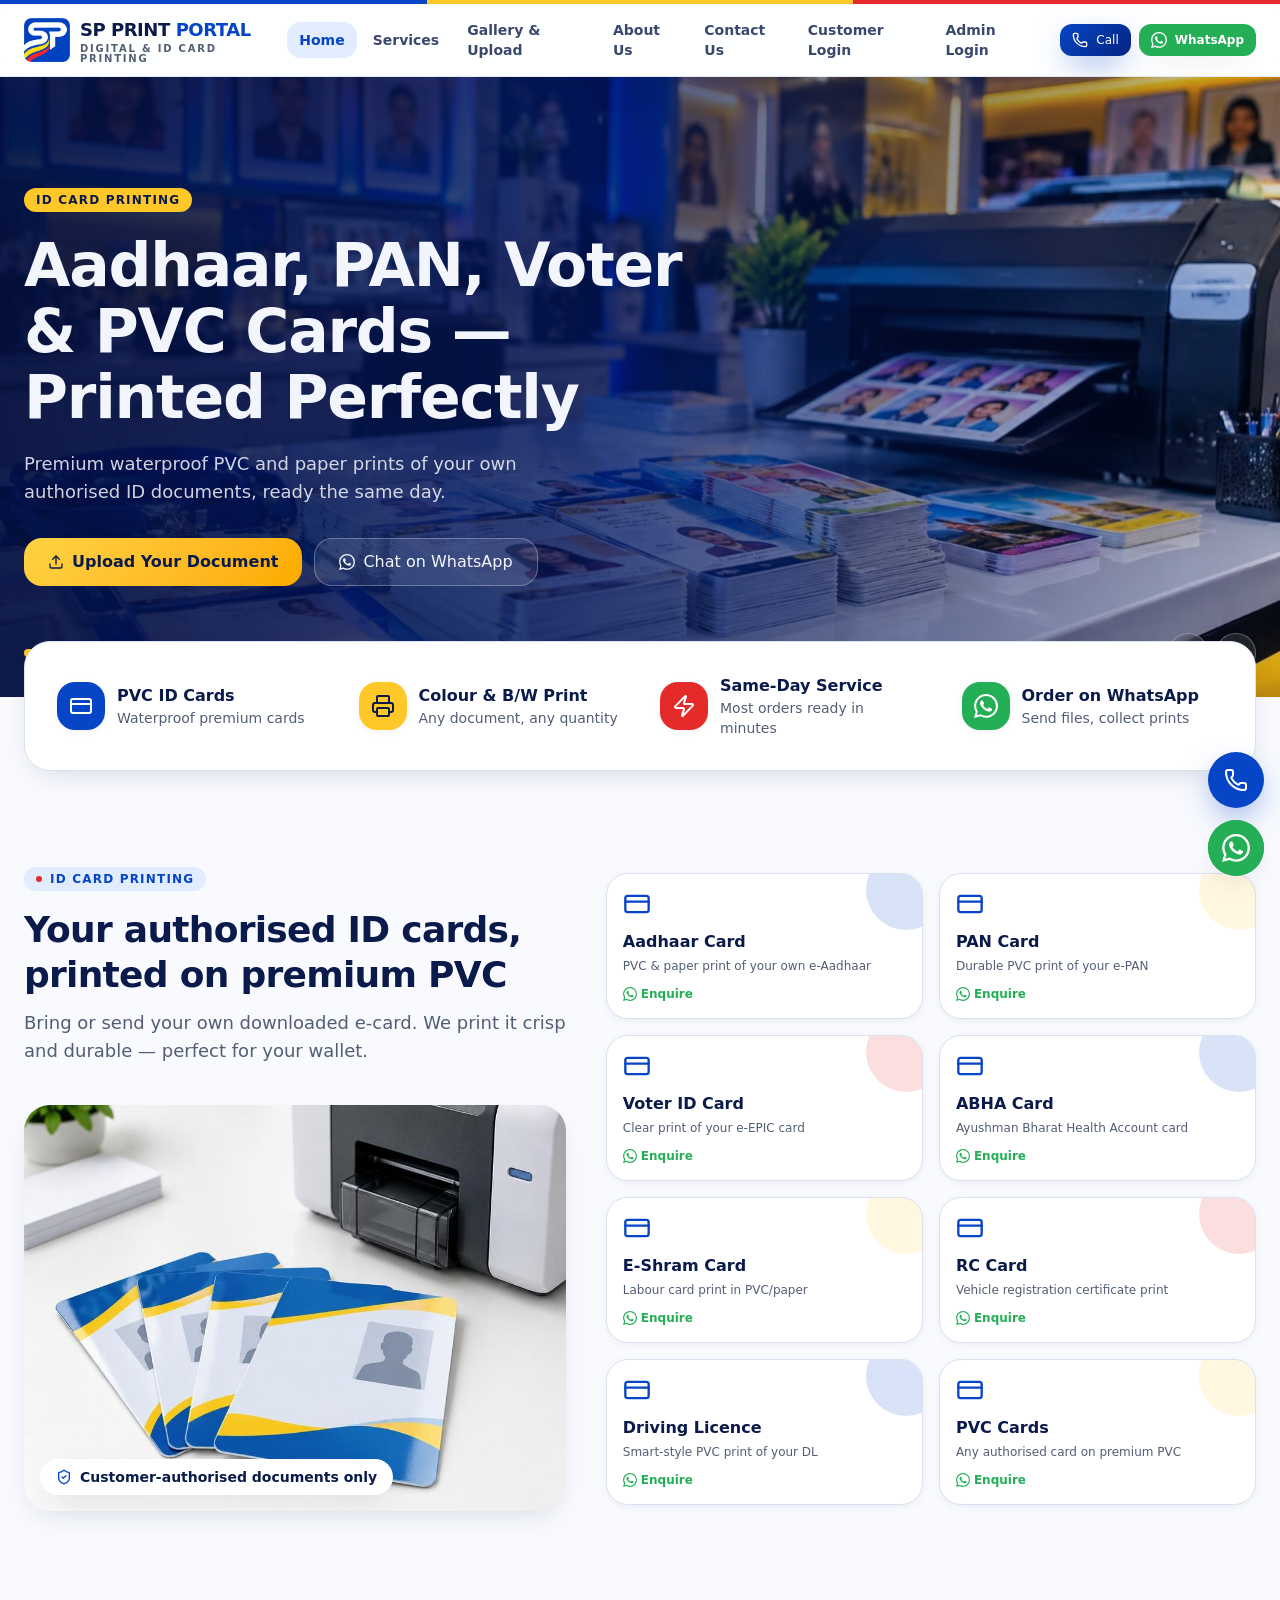
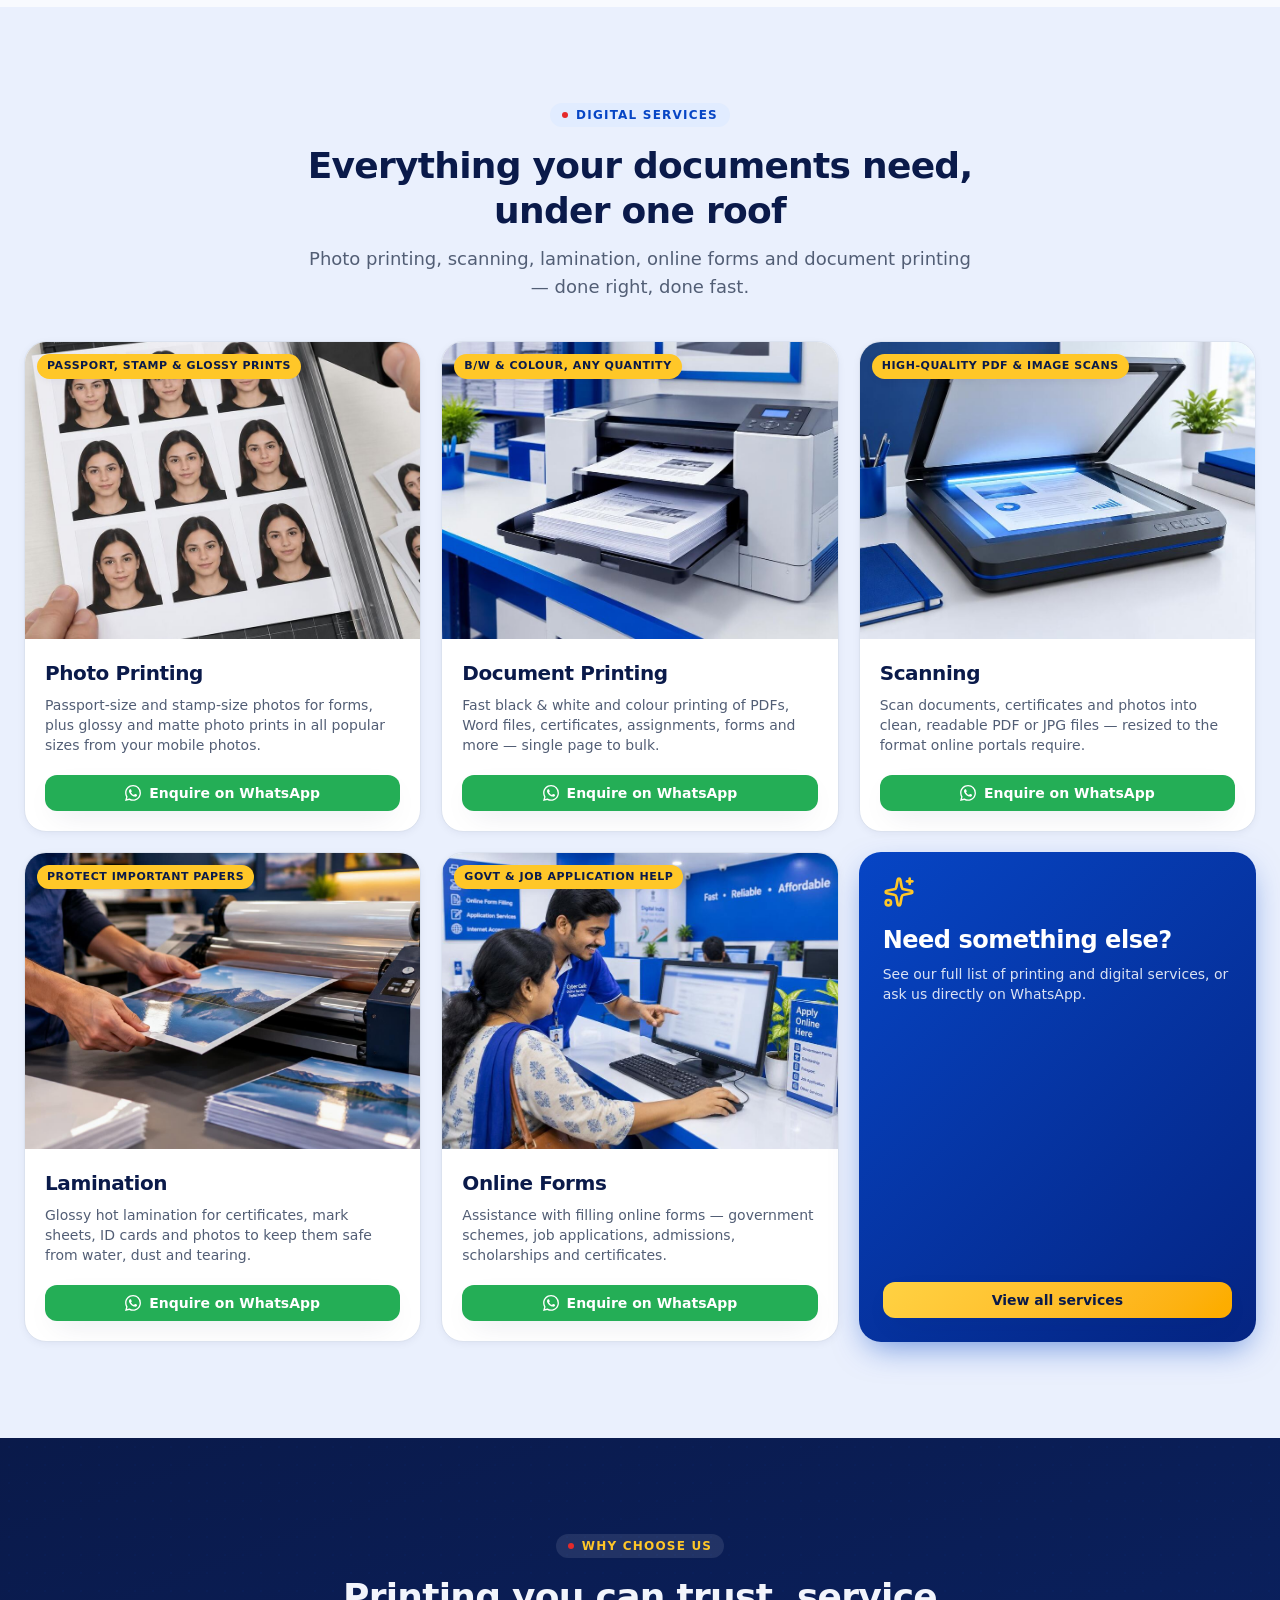
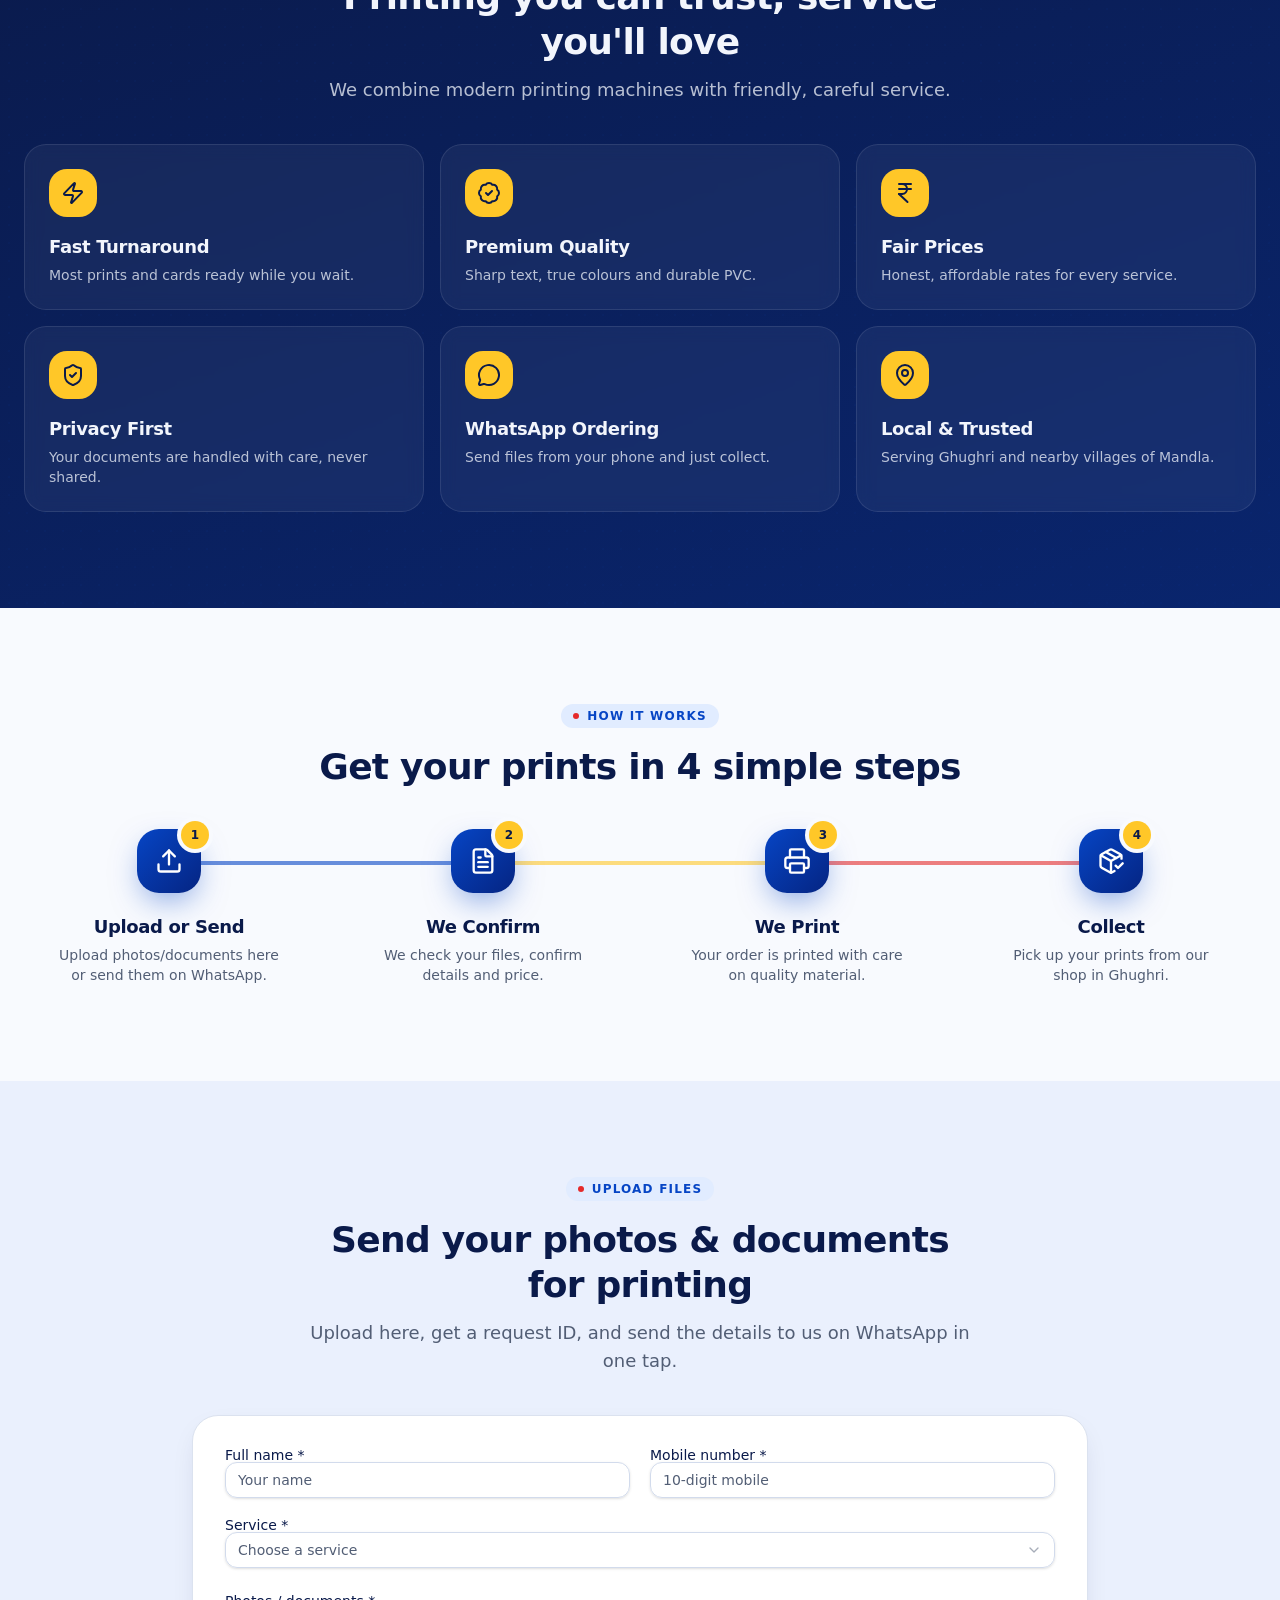
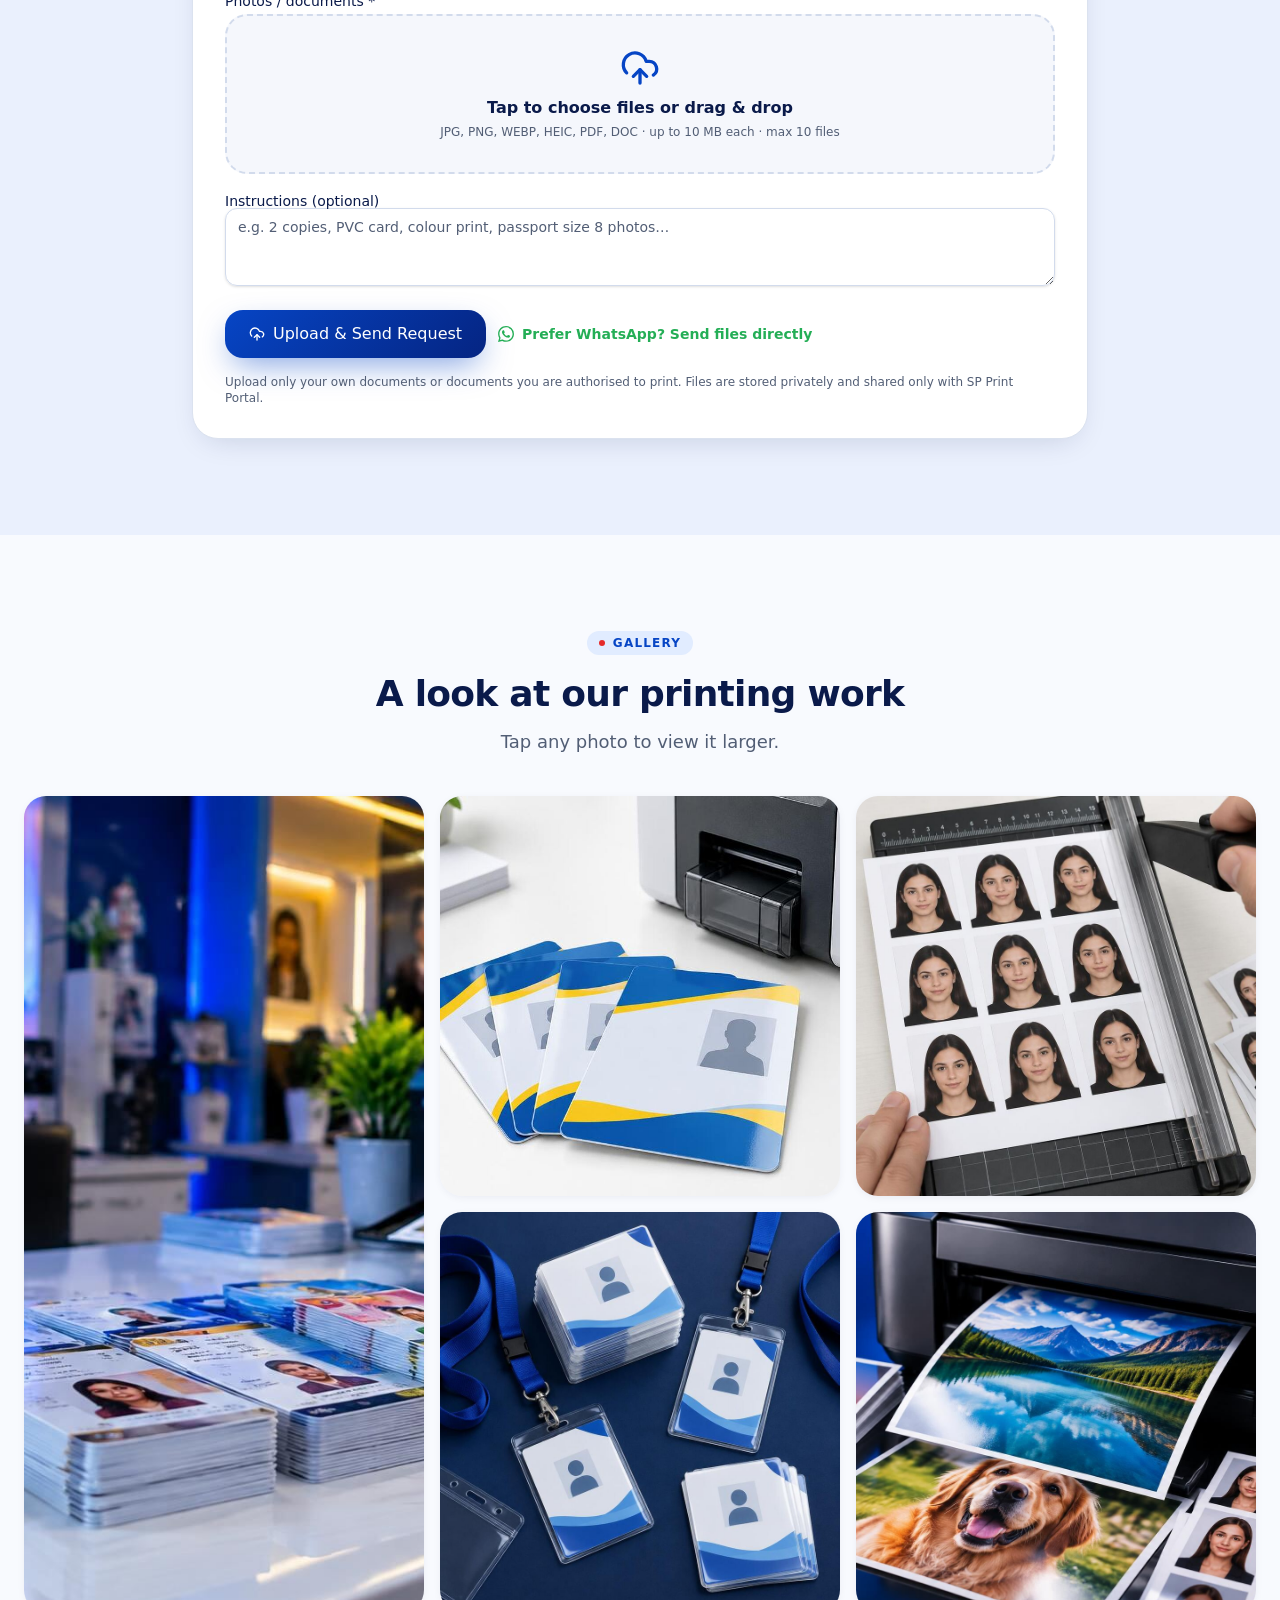
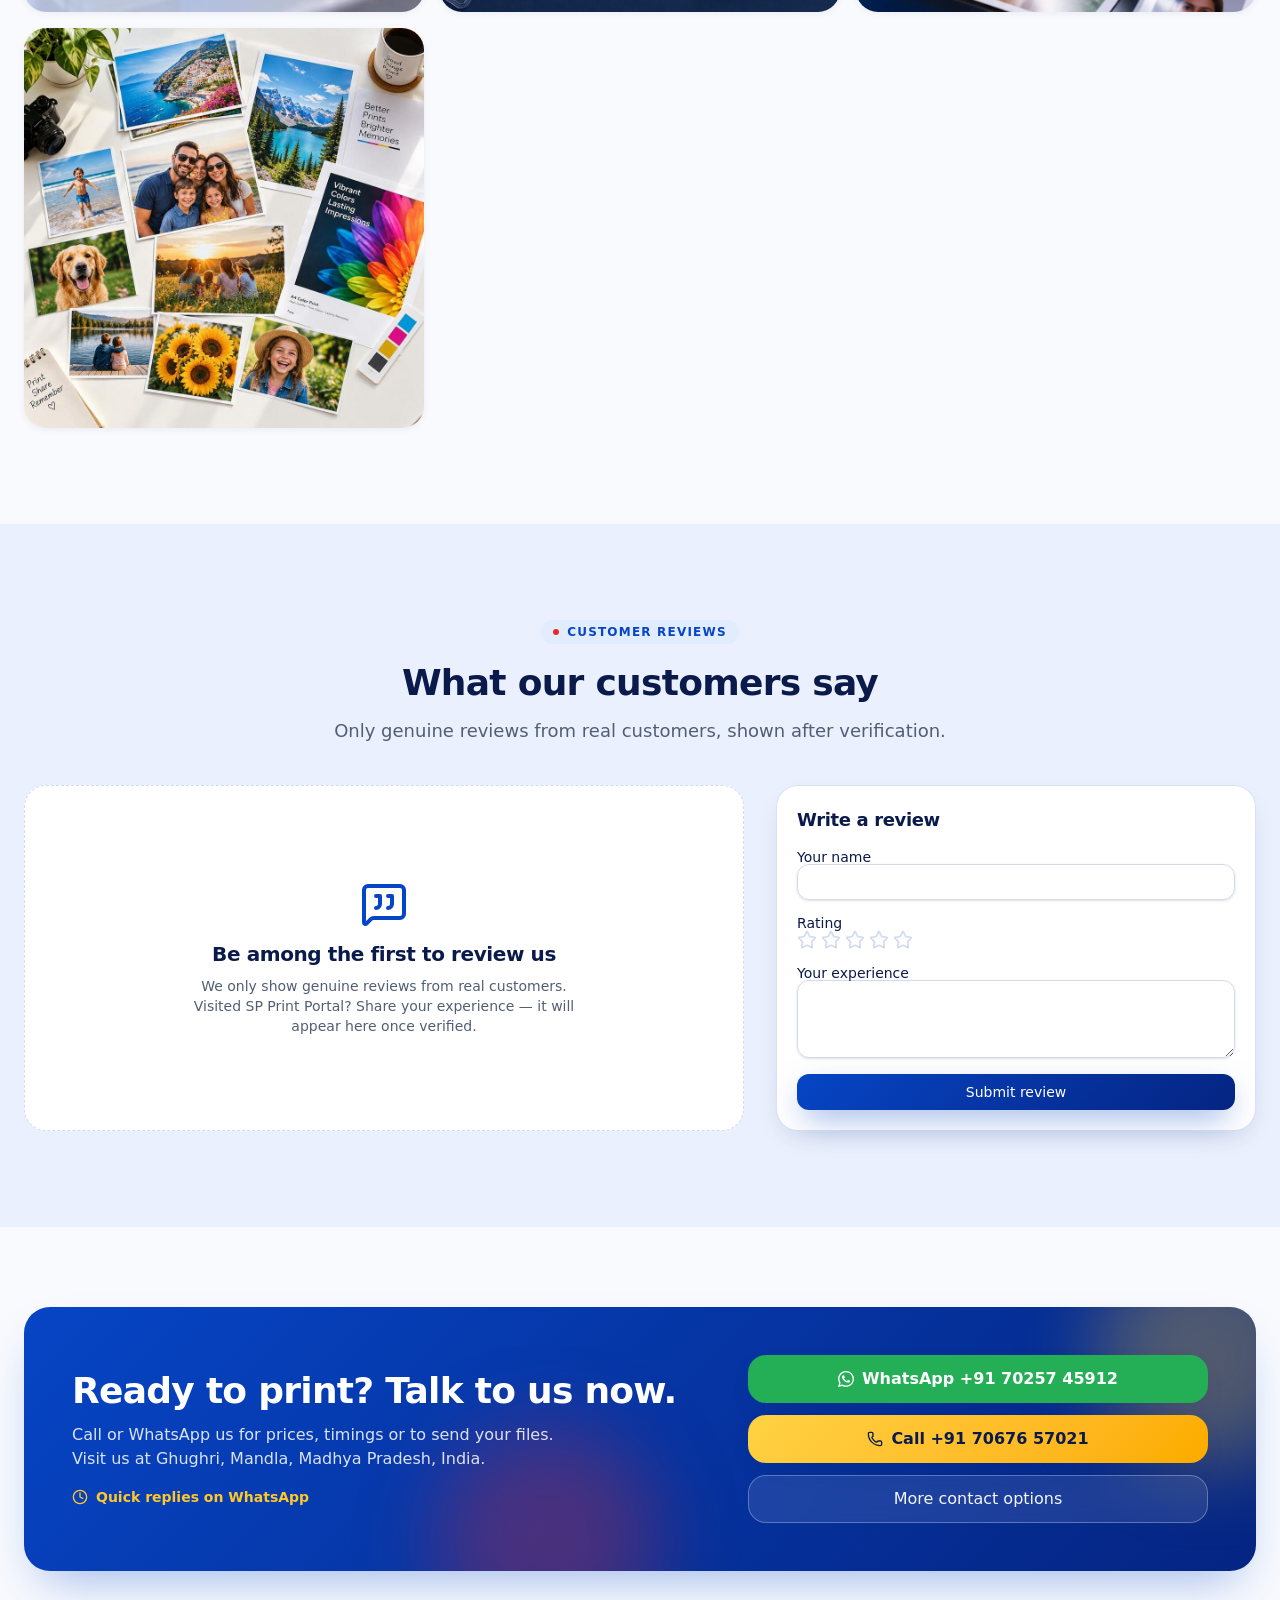
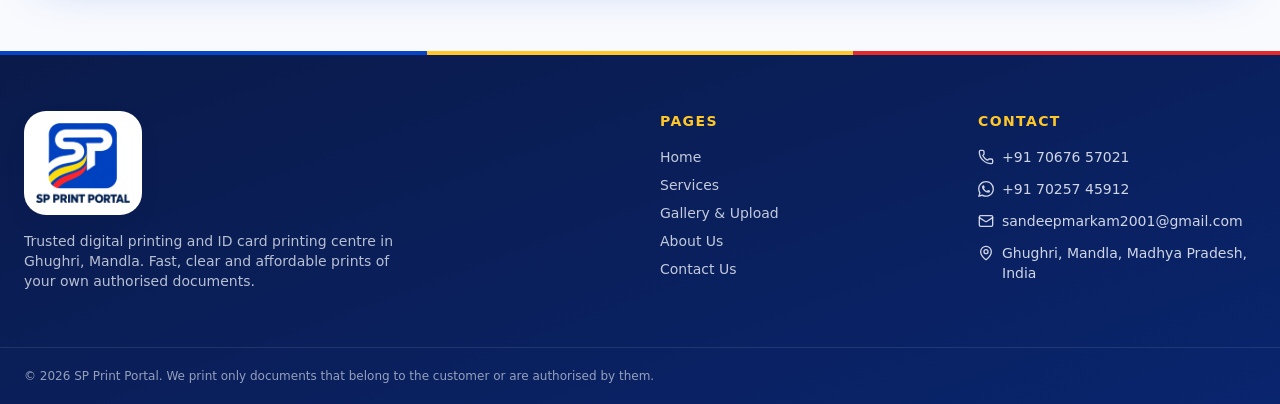
==== commit f76548c8: "admon and customer panal" ====
--- a/index.html
+++ b/index.html
@@ -4,7 +4,7 @@
   header.sticky, header[class*="sticky"] { position: static !important; top: auto !important; }
 }
 </style>
-</head><body data-tsd-source="/src/routes/__root.tsx:119:7"><header class="sticky top-0 z-40 border-b border-border/70 bg-card/90 backdrop-blur-lg" data-tsd-source="/src/components/site/Header.tsx:38:5"><div class="stripe-cmyk h-1 w-full" data-tsd-source="/src/components/site/Header.tsx:39:7"></div><div class="mx-auto flex h-16 max-w-7xl items-center justify-between gap-4 px-4 md:h-[72px] md:px-6" data-tsd-source="/src/components/site/Header.tsx:40:7"><a class="flex items-center gap-2.5 active" aria-label="SP PRINT PORTAL home" data-tsd-source="/src/components/site/Header.tsx:18:5" href="/" data-status="active" aria-current="page"><img src="./images/sp-mark-BntLlolL.png" alt="" width="291" height="279" class="h-10 w-auto md:h-11" data-tsd-source="/src/components/site/Header.tsx:19:7"><span class="leading-none" data-tsd-source="/src/components/site/Header.tsx:20:7"><span class="block font-display text-lg font-extrabold tracking-tight text-navy" data-tsd-source="/src/components/site/Header.tsx:21:9">SP PRINT <span class="text-primary" data-tsd-source="/src/components/site/Header.tsx:24:20">PORTAL</span></span><span class="block text-[10px] font-semibold uppercase tracking-[0.18em] text-muted-foreground" data-tsd-source="/src/components/site/Header.tsx:26:9">Digital &amp; ID Card Printing</span></span></a><nav class="hidden items-center gap-1 lg:flex" aria-label="Main" data-tsd-source="/src/components/site/Header.tsx:42:9"><a class="rounded-lg px-3 py-2 text-sm font-semibold text-navy/80 transition-colors hover:bg-secondary hover:text-primary bg-secondary text-primary" data-tsd-source="/src/components/site/Header.tsx:44:13" href="/" data-status="active" aria-current="page">Home</a><a class="rounded-lg px-3 py-2 text-sm font-semibold text-navy/80 transition-colors hover:bg-secondary hover:text-primary" data-tsd-source="/src/components/site/Header.tsx:44:13" href="./pages/services.html">Services</a><a class="rounded-lg px-3 py-2 text-sm font-semibold text-navy/80 transition-colors hover:bg-secondary hover:text-primary" data-tsd-source="/src/components/site/Header.tsx:44:13" href="./pages/gallery.html">Gallery &amp; Upload</a><a class="rounded-lg px-3 py-2 text-sm font-semibold text-navy/80 transition-colors hover:bg-secondary hover:text-primary" data-tsd-source="/src/components/site/Header.tsx:44:13" href="./pages/about.html">About Us</a><a class="rounded-lg px-3 py-2 text-sm font-semibold text-navy/80 transition-colors hover:bg-secondary hover:text-primary" data-tsd-source="/src/components/site/Header.tsx:44:13" href="./pages/contact.html">Contact Us</a></nav><div class="flex items-center gap-2" data-tsd-source="/src/components/site/Header.tsx:55:9"><a href="./pages/tel:7067657021.html" data-tsd-source="/src/components/site/Header.tsx:57:13" class="items-center justify-center gap-2 whitespace-nowrap font-medium cursor-pointer focus-visible:outline-none focus-visible:ring-1 focus-visible:ring-ring disabled:pointer-events-none disabled:opacity-50 disabled:cursor-not-allowed [&_svg]:pointer-events-none [&_svg]:size-4 [&_svg]:shrink-0 bg-gradient-royal text-primary-foreground shadow-glow hover:brightness-110 hover:-translate-y-0.5 transition-all h-8 rounded-md px-3 text-xs hidden sm:inline-flex"><svg xmlns="http://www.w3.org/2000/svg" width="24" height="24" viewBox="0 0 24 24" fill="none" stroke="currentColor" stroke-width="2" stroke-linecap="round" stroke-linejoin="round" class="lucide lucide-phone" aria-hidden="true" data-tsd-source="/src/components/site/Header.tsx:58:15"><path d="M13.832 16.568a1 1 0 0 0 1.213-.303l.355-.465A2 2 0 0 1 17 15h3a2 2 0 0 1 2 2v3a2 2 0 0 1-2 2A18 18 0 0 1 2 4a2 2 0 0 1 2-2h3a2 2 0 0 1 2 2v3a2 2 0 0 1-.8 1.6l-.468.351a1 1 0 0 0-.292 1.233 14 14 0 0 0 6.392 6.384" /></svg> Call</a><a href="https://wa.me/917025745912" target="_blank" rel="noopener noreferrer" data-tsd-source="/src/components/site/Header.tsx:62:13" class="inline-flex items-center justify-center gap-2 whitespace-nowrap cursor-pointer focus-visible:outline-none focus-visible:ring-1 focus-visible:ring-ring disabled:pointer-events-none disabled:opacity-50 disabled:cursor-not-allowed [&_svg]:pointer-events-none [&_svg]:size-4 [&_svg]:shrink-0 bg-whatsapp text-whatsapp-foreground font-semibold shadow-card hover:brightness-110 hover:-translate-y-0.5 transition-all h-8 rounded-md px-3 text-xs"><svg viewBox="0 0 24 24" fill="currentColor" aria-hidden="true" data-tsd-source="/src/components/site/icons.tsx:3:5"><path d="M17.472 14.382c-.297-.149-1.758-.867-2.03-.967-.273-.099-.471-.148-.67.15-.197.297-.767.966-.94 1.164-.173.199-.347.223-.644.075-.297-.15-1.255-.463-2.39-1.475-.883-.788-1.48-1.761-1.653-2.059-.173-.297-.018-.458.13-.606.134-.133.298-.347.446-.52.149-.174.198-.298.298-.497.099-.198.05-.371-.025-.52-.075-.149-.669-1.612-.916-2.207-.242-.579-.487-.5-.669-.51-.173-.008-.371-.01-.57-.01-.198 0-.52.074-.792.372-.272.297-1.04 1.016-1.04 2.479 0 1.462 1.065 2.875 1.213 3.074.149.198 2.096 3.2 5.077 4.487.709.306 1.262.489 1.694.625.712.227 1.36.195 1.871.118.571-.085 1.758-.719 2.006-1.413.248-.694.248-1.289.173-1.413-.074-.124-.272-.198-.57-.347m-5.421 7.403h-.004a9.87 9.87 0 0 1-5.031-1.378l-.361-.214-3.741.982.998-3.648-.235-.374a9.86 9.86 0 0 1-1.51-5.26c.001-5.45 4.436-9.884 9.888-9.884 2.64 0 5.122 1.03 6.988 2.898a9.825 9.825 0 0 1 2.893 6.994c-.003 5.45-4.437 9.884-9.885 9.884m8.413-18.297A11.815 11.815 0 0 0 12.05 0C5.495 0 .16 5.335.157 11.892c0 2.096.547 4.142 1.588 5.945L.057 24l6.305-1.654a11.882 11.882 0 0 0 5.683 1.448h.005c6.554 0 11.89-5.335 11.893-11.893a11.821 11.821 0 0 0-3.48-8.413Z" data-tsd-source="/src/components/site/icons.tsx:4:7" /></svg> WhatsApp</a></div></div></header><main class="pb-20 lg:pb-0" data-tsd-source="/src/routes/__root.tsx:134:7"><!--$--><section class="relative isolate overflow-hidden bg-navy" aria-roledescription="carousel" aria-label="Highlights" data-tsd-source="/src/components/site/HeroSlider.tsx:47:5"><div class="relative h-[560px] md:h-[620px]" data-tsd-source="/src/components/site/HeroSlider.tsx:54:7"><div class="absolute inset-0 transition-opacity duration-1000 opacity-100" aria-hidden="false" data-tsd-source="/src/components/site/HeroSlider.tsx:56:11"><img src="./images/hero-1-CxkQN9CA.jpg" alt="" width="1600" height="912" loading="eager" fetchpriority="high" class="absolute inset-0 h-full w-full object-cover animate-ken-burns" data-tsd-source="/src/components/site/HeroSlider.tsx:64:13"><div class="bg-hero-overlay absolute inset-0" data-tsd-source="/src/components/site/HeroSlider.tsx:73:13"></div><div class="relative mx-auto flex h-full max-w-7xl items-center px-4 md:px-6" data-tsd-source="/src/components/site/HeroSlider.tsx:74:13"><div class="max-w-2xl animate-fade-up text-navy-foreground" data-tsd-source="/src/components/site/HeroSlider.tsx:76:17"><span class="inline-flex items-center gap-2 rounded-full bg-sun px-3 py-1 text-xs font-extrabold uppercase tracking-widest text-sun-foreground" data-tsd-source="/src/components/site/HeroSlider.tsx:77:19">ID Card Printing</span><h1 class="mt-5 text-4xl font-extrabold leading-[1.1] md:text-6xl" data-tsd-source="/src/components/site/HeroSlider.tsx:80:19">Aadhaar, PAN, Voter &amp; PVC Cards — Printed Perfectly</h1><p class="mt-5 max-w-xl text-base text-navy-foreground/85 md:text-lg" data-tsd-source="/src/components/site/HeroSlider.tsx:81:19">Premium waterproof PVC and paper prints of your own authorised ID documents, ready the same day.</p><div class="mt-8 flex flex-wrap gap-3" data-tsd-source="/src/components/site/HeroSlider.tsx:82:19"><a data-tsd-source="/src/components/site/HeroSlider.tsx:85:25" class="inline-flex items-center justify-center gap-2 whitespace-nowrap cursor-pointer focus-visible:outline-none focus-visible:ring-1 focus-visible:ring-ring disabled:pointer-events-none disabled:opacity-50 disabled:cursor-not-allowed [&_svg]:pointer-events-none [&_svg]:size-4 [&_svg]:shrink-0 bg-gradient-sun text-sun-foreground font-bold shadow-card hover:brightness-105 hover:-translate-y-0.5 transition-all h-12 rounded-xl px-6 text-base" href="./pages/gallery.html"><svg xmlns="http://www.w3.org/2000/svg" width="24" height="24" viewBox="0 0 24 24" fill="none" stroke="currentColor" stroke-width="2" stroke-linecap="round" stroke-linejoin="round" class="lucide lucide-upload" aria-hidden="true" data-tsd-source="/src/components/site/HeroSlider.tsx:86:27"><path d="M12 3v12" /><path d="m17 8-5-5-5 5" /><path d="M21 15v4a2 2 0 0 1-2 2H5a2 2 0 0 1-2-2v-4" /></svg> Upload Your Document</a><a href="https://wa.me/917025745912" target="_blank" rel="noopener noreferrer" data-tsd-source="/src/components/site/HeroSlider.tsx:103:23" class="inline-flex items-center justify-center gap-2 whitespace-nowrap font-medium cursor-pointer transition-colors focus-visible:outline-none focus-visible:ring-1 focus-visible:ring-ring disabled:pointer-events-none disabled:opacity-50 disabled:cursor-not-allowed [&_svg]:pointer-events-none [&_svg]:size-4 [&_svg]:shrink-0 border border-navy-foreground/30 bg-navy-foreground/10 text-navy-foreground backdrop-blur hover:bg-navy-foreground/20 h-12 rounded-xl px-6 text-base"><svg viewBox="0 0 24 24" fill="currentColor" aria-hidden="true" data-tsd-source="/src/components/site/icons.tsx:3:5"><path d="M17.472 14.382c-.297-.149-1.758-.867-2.03-.967-.273-.099-.471-.148-.67.15-.197.297-.767.966-.94 1.164-.173.199-.347.223-.644.075-.297-.15-1.255-.463-2.39-1.475-.883-.788-1.48-1.761-1.653-2.059-.173-.297-.018-.458.13-.606.134-.133.298-.347.446-.52.149-.174.198-.298.298-.497.099-.198.05-.371-.025-.52-.075-.149-.669-1.612-.916-2.207-.242-.579-.487-.5-.669-.51-.173-.008-.371-.01-.57-.01-.198 0-.52.074-.792.372-.272.297-1.04 1.016-1.04 2.479 0 1.462 1.065 2.875 1.213 3.074.149.198 2.096 3.2 5.077 4.487.709.306 1.262.489 1.694.625.712.227 1.36.195 1.871.118.571-.085 1.758-.719 2.006-1.413.248-.694.248-1.289.173-1.413-.074-.124-.272-.198-.57-.347m-5.421 7.403h-.004a9.87 9.87 0 0 1-5.031-1.378l-.361-.214-3.741.982.998-3.648-.235-.374a9.86 9.86 0 0 1-1.51-5.26c.001-5.45 4.436-9.884 9.888-9.884 2.64 0 5.122 1.03 6.988 2.898a9.825 9.825 0 0 1 2.893 6.994c-.003 5.45-4.437 9.884-9.885 9.884m8.413-18.297A11.815 11.815 0 0 0 12.05 0C5.495 0 .16 5.335.157 11.892c0 2.096.547 4.142 1.588 5.945L.057 24l6.305-1.654a11.882 11.882 0 0 0 5.683 1.448h.005c6.554 0 11.89-5.335 11.893-11.893a11.821 11.821 0 0 0-3.48-8.413Z" data-tsd-source="/src/components/site/icons.tsx:4:7" /></svg> Chat on WhatsApp</a></div></div></div></div><div class="absolute inset-0 transition-opacity duration-1000 pointer-events-none opacity-0" aria-hidden="true" data-tsd-source="/src/components/site/HeroSlider.tsx:56:11"><img src="./images/hero-2-Bdhq_ucj.jpg" alt="" width="1600" height="912" loading="lazy" fetchpriority="auto" class="absolute inset-0 h-full w-full object-cover" data-tsd-source="/src/components/site/HeroSlider.tsx:64:13"><div class="bg-hero-overlay absolute inset-0" data-tsd-source="/src/components/site/HeroSlider.tsx:73:13"></div><div class="relative mx-auto flex h-full max-w-7xl items-center px-4 md:px-6" data-tsd-source="/src/components/site/HeroSlider.tsx:74:13"></div></div><div class="absolute inset-0 transition-opacity duration-1000 pointer-events-none opacity-0" aria-hidden="true" data-tsd-source="/src/components/site/HeroSlider.tsx:56:11"><img src="./images/hero-3-x57TblAE.jpg" alt="" width="1600" height="912" loading="lazy" fetchpriority="auto" class="absolute inset-0 h-full w-full object-cover" data-tsd-source="/src/components/site/HeroSlider.tsx:64:13"><div class="bg-hero-overlay absolute inset-0" data-tsd-source="/src/components/site/HeroSlider.tsx:73:13"></div><div class="relative mx-auto flex h-full max-w-7xl items-center px-4 md:px-6" data-tsd-source="/src/components/site/HeroSlider.tsx:74:13"></div></div></div><div class="absolute inset-x-0 bottom-6 z-10 mx-auto flex max-w-7xl items-center justify-between px-4 md:px-6" data-tsd-source="/src/components/site/HeroSlider.tsx:115:7"><div class="flex gap-2" data-tsd-source="/src/components/site/HeroSlider.tsx:116:9"><button aria-label="Show slide 1" class="h-2 rounded-full transition-all w-10 bg-sun" data-tsd-source="/src/components/site/HeroSlider.tsx:118:13" fdprocessedid="w3mgxj"></button><button aria-label="Show slide 2" class="h-2 rounded-full transition-all w-2 bg-navy-foreground/50 hover:bg-navy-foreground" data-tsd-source="/src/components/site/HeroSlider.tsx:118:13" fdprocessedid="zx1d38"></button><button aria-label="Show slide 3" class="h-2 rounded-full transition-all w-2 bg-navy-foreground/50 hover:bg-navy-foreground" data-tsd-source="/src/components/site/HeroSlider.tsx:118:13" fdprocessedid="7h9n16"></button></div><div class="flex gap-2" data-tsd-source="/src/components/site/HeroSlider.tsx:129:9"><button aria-label="Previous slide" class="flex h-10 w-10 items-center justify-center rounded-full border border-navy-foreground/30 bg-navy-foreground/10 text-navy-foreground backdrop-blur transition hover:bg-navy-foreground/25" data-tsd-source="/src/components/site/HeroSlider.tsx:130:11" fdprocessedid="l8ph4m"><svg xmlns="http://www.w3.org/2000/svg" width="24" height="24" viewBox="0 0 24 24" fill="none" stroke="currentColor" stroke-width="2" stroke-linecap="round" stroke-linejoin="round" class="lucide lucide-chevron-left h-5 w-5" aria-hidden="true" data-tsd-source="/src/components/site/HeroSlider.tsx:135:13"><path d="m15 18-6-6 6-6" /></svg></button><button aria-label="Next slide" class="flex h-10 w-10 items-center justify-center rounded-full border border-navy-foreground/30 bg-navy-foreground/10 text-navy-foreground backdrop-blur transition hover:bg-navy-foreground/25" data-tsd-source="/src/components/site/HeroSlider.tsx:137:11" fdprocessedid="ppa15b"><svg xmlns="http://www.w3.org/2000/svg" width="24" height="24" viewBox="0 0 24 24" fill="none" stroke="currentColor" stroke-width="2" stroke-linecap="round" stroke-linejoin="round" class="lucide lucide-chevron-right h-5 w-5" aria-hidden="true" data-tsd-source="/src/components/site/HeroSlider.tsx:142:13"><path d="m9 18 6-6-6-6" /></svg></button></div></div></section><section class="relative z-10 -mt-10 md:-mt-14" data-tsd-source="/src/components/site/sections.tsx:38:5"><div class="mx-auto max-w-7xl px-4 md:px-6" data-tsd-source="/src/components/site/sections.tsx:26:10"><div class="grid grid-cols-2 gap-3 rounded-3xl border border-border bg-card p-3 shadow-card md:grid-cols-4 md:gap-4 md:p-5" data-tsd-source="/src/components/site/sections.tsx:40:9"><div class="flex flex-col items-start gap-3 rounded-2xl p-3 transition-colors hover:bg-muted md:flex-row md:items-center" data-tsd-source="/src/components/site/sections.tsx:42:13"><span class="flex h-12 w-12 shrink-0 items-center justify-center rounded-xl shadow-soft bg-primary text-primary-foreground" data-tsd-source="/src/components/site/sections.tsx:43:15"><svg xmlns="http://www.w3.org/2000/svg" width="24" height="24" viewBox="0 0 24 24" fill="none" stroke="currentColor" stroke-width="2" stroke-linecap="round" stroke-linejoin="round" class="lucide lucide-credit-card h-6 w-6" aria-hidden="true" data-tsd-source="/src/components/site/sections.tsx:44:17"><rect width="20" height="14" x="2" y="5" rx="2" /><line x1="2" x2="22" y1="10" y2="10" /></svg></span><div data-tsd-source="/src/components/site/sections.tsx:46:15"><p class="font-display text-sm font-bold text-navy md:text-base" data-tsd-source="/src/components/site/sections.tsx:47:17">PVC ID Cards</p><p class="text-xs text-muted-foreground md:text-sm" data-tsd-source="/src/components/site/sections.tsx:48:17">Waterproof premium cards</p></div></div><div class="flex flex-col items-start gap-3 rounded-2xl p-3 transition-colors hover:bg-muted md:flex-row md:items-center" data-tsd-source="/src/components/site/sections.tsx:42:13"><span class="flex h-12 w-12 shrink-0 items-center justify-center rounded-xl shadow-soft bg-sun text-sun-foreground" data-tsd-source="/src/components/site/sections.tsx:43:15"><svg xmlns="http://www.w3.org/2000/svg" width="24" height="24" viewBox="0 0 24 24" fill="none" stroke="currentColor" stroke-width="2" stroke-linecap="round" stroke-linejoin="round" class="lucide lucide-printer h-6 w-6" aria-hidden="true" data-tsd-source="/src/components/site/sections.tsx:44:17"><path d="M6 18H4a2 2 0 0 1-2-2v-5a2 2 0 0 1 2-2h16a2 2 0 0 1 2 2v5a2 2 0 0 1-2 2h-2" /><path d="M6 9V3a1 1 0 0 1 1-1h10a1 1 0 0 1 1 1v6" /><rect x="6" y="14" width="12" height="8" rx="1" /></svg></span><div data-tsd-source="/src/components/site/sections.tsx:46:15"><p class="font-display text-sm font-bold text-navy md:text-base" data-tsd-source="/src/components/site/sections.tsx:47:17">Colour &amp; B/W Print</p><p class="text-xs text-muted-foreground md:text-sm" data-tsd-source="/src/components/site/sections.tsx:48:17">Any document, any quantity</p></div></div><div class="flex flex-col items-start gap-3 rounded-2xl p-3 transition-colors hover:bg-muted md:flex-row md:items-center" data-tsd-source="/src/components/site/sections.tsx:42:13"><span class="flex h-12 w-12 shrink-0 items-center justify-center rounded-xl shadow-soft bg-ember text-ember-foreground" data-tsd-source="/src/components/site/sections.tsx:43:15"><svg xmlns="http://www.w3.org/2000/svg" width="24" height="24" viewBox="0 0 24 24" fill="none" stroke="currentColor" stroke-width="2" stroke-linecap="round" stroke-linejoin="round" class="lucide lucide-zap h-6 w-6" aria-hidden="true" data-tsd-source="/src/components/site/sections.tsx:44:17"><path d="M4 14a1 1 0 0 1-.78-1.63l9.9-10.2a.5.5 0 0 1 .86.46l-1.92 6.02A1 1 0 0 0 13 10h7a1 1 0 0 1 .78 1.63l-9.9 10.2a.5.5 0 0 1-.86-.46l1.92-6.02A1 1 0 0 0 11 14z" /></svg></span><div data-tsd-source="/src/components/site/sections.tsx:46:15"><p class="font-display text-sm font-bold text-navy md:text-base" data-tsd-source="/src/components/site/sections.tsx:47:17">Same-Day Service</p><p class="text-xs text-muted-foreground md:text-sm" data-tsd-source="/src/components/site/sections.tsx:48:17">Most orders ready in minutes</p></div></div><div class="flex flex-col items-start gap-3 rounded-2xl p-3 transition-colors hover:bg-muted md:flex-row md:items-center" data-tsd-source="/src/components/site/sections.tsx:42:13"><span class="flex h-12 w-12 shrink-0 items-center justify-center rounded-xl shadow-soft bg-whatsapp text-whatsapp-foreground" data-tsd-source="/src/components/site/sections.tsx:43:15"><svg viewBox="0 0 24 24" fill="currentColor" aria-hidden="true" class="h-6 w-6" data-tsd-source="/src/components/site/icons.tsx:3:5"><path d="M17.472 14.382c-.297-.149-1.758-.867-2.03-.967-.273-.099-.471-.148-.67.15-.197.297-.767.966-.94 1.164-.173.199-.347.223-.644.075-.297-.15-1.255-.463-2.39-1.475-.883-.788-1.48-1.761-1.653-2.059-.173-.297-.018-.458.13-.606.134-.133.298-.347.446-.52.149-.174.198-.298.298-.497.099-.198.05-.371-.025-.52-.075-.149-.669-1.612-.916-2.207-.242-.579-.487-.5-.669-.51-.173-.008-.371-.01-.57-.01-.198 0-.52.074-.792.372-.272.297-1.04 1.016-1.04 2.479 0 1.462 1.065 2.875 1.213 3.074.149.198 2.096 3.2 5.077 4.487.709.306 1.262.489 1.694.625.712.227 1.36.195 1.871.118.571-.085 1.758-.719 2.006-1.413.248-.694.248-1.289.173-1.413-.074-.124-.272-.198-.57-.347m-5.421 7.403h-.004a9.87 9.87 0 0 1-5.031-1.378l-.361-.214-3.741.982.998-3.648-.235-.374a9.86 9.86 0 0 1-1.51-5.26c.001-5.45 4.436-9.884 9.888-9.884 2.64 0 5.122 1.03 6.988 2.898a9.825 9.825 0 0 1 2.893 6.994c-.003 5.45-4.437 9.884-9.885 9.884m8.413-18.297A11.815 11.815 0 0 0 12.05 0C5.495 0 .16 5.335.157 11.892c0 2.096.547 4.142 1.588 5.945L.057 24l6.305-1.654a11.882 11.882 0 0 0 5.683 1.448h.005c6.554 0 11.89-5.335 11.893-11.893a11.821 11.821 0 0 0-3.48-8.413Z" data-tsd-source="/src/components/site/icons.tsx:4:7" /></svg></span><div data-tsd-source="/src/components/site/sections.tsx:46:15"><p class="font-display text-sm font-bold text-navy md:text-base" data-tsd-source="/src/components/site/sections.tsx:47:17">Order on WhatsApp</p><p class="text-xs text-muted-foreground md:text-sm" data-tsd-source="/src/components/site/sections.tsx:48:17">Send files, collect prints</p></div></div></div></div></section><section class="py-16 md:py-24" data-tsd-source="/src/components/site/sections.tsx:60:5"><div class="mx-auto max-w-7xl px-4 md:px-6" data-tsd-source="/src/components/site/sections.tsx:26:10"><div class="grid items-center gap-10 lg:grid-cols-[1fr_1.2fr]" data-tsd-source="/src/components/site/sections.tsx:62:9"><div data-tsd-source="/src/components/site/sections.tsx:63:11"><div class="mb-10 max-w-2xl" data-tsd-source="/src/components/site/SectionHeading.tsx:17:5"><span class="inline-flex items-center gap-2 rounded-full px-3 py-1 text-xs font-bold uppercase tracking-widest bg-secondary text-primary" data-tsd-source="/src/components/site/SectionHeading.tsx:18:7"><span class="h-1.5 w-1.5 rounded-full bg-ember" data-tsd-source="/src/components/site/SectionHeading.tsx:24:9"></span>ID Card Printing</span><h2 class="mt-4 text-3xl font-extrabold leading-tight md:text-4xl text-navy" data-tsd-source="/src/components/site/SectionHeading.tsx:27:7">Your authorised ID cards, printed on premium PVC</h2><p class="mt-3 text-base md:text-lg text-muted-foreground" data-tsd-source="/src/components/site/SectionHeading.tsx:36:9">Bring or send your own downloaded e-card. We print it crisp and durable — perfect for your wallet.</p></div><div class="relative overflow-hidden rounded-3xl shadow-card" data-tsd-source="/src/components/site/sections.tsx:70:13"><img src="./images/svc-pvc-cards-BgVDGCKA.jpg" alt="PVC ID cards next to a card printer" width="900" height="675" loading="lazy" class="w-full object-cover" data-tsd-source="/src/components/site/sections.tsx:71:15"><div class="absolute bottom-4 left-4 flex items-center gap-2 rounded-full bg-card px-4 py-2 text-sm font-bold text-navy shadow-card" data-tsd-source="/src/components/site/sections.tsx:72:15"><svg xmlns="http://www.w3.org/2000/svg" width="24" height="24" viewBox="0 0 24 24" fill="none" stroke="currentColor" stroke-width="2" stroke-linecap="round" stroke-linejoin="round" class="lucide lucide-shield-check h-4 w-4 text-primary" aria-hidden="true" data-tsd-source="/src/components/site/sections.tsx:73:17"><path d="M20 13c0 5-3.5 7.5-7.66 8.95a1 1 0 0 1-.67-.01C7.5 20.5 4 18 4 13V6a1 1 0 0 1 1-1c2 0 4.5-1.2 6.24-2.72a1.17 1.17 0 0 1 1.52 0C14.51 3.81 17 5 19 5a1 1 0 0 1 1 1z" /><path d="m9 12 2 2 4-4" /></svg> Customer-authorised documents only</div></div></div><div class="grid grid-cols-2 gap-3 sm:gap-4" data-tsd-source="/src/components/site/sections.tsx:77:11"><a href="https://wa.me/917025745912?text=Hello%20SP%20Print%20Portal%2C%20I%20want%20to%20enquire%20about%3A%20Aadhaar%20Card%20printing.%0APlease%20share%20price%20and%20details." target="_blank" rel="noopener noreferrer" class="card-hover group relative overflow-hidden rounded-2xl border border-border bg-card p-4 shadow-soft" data-tsd-source="/src/components/site/sections.tsx:79:15"><span class="absolute -right-6 -top-6 h-20 w-20 rounded-full opacity-15 bg-primary" data-tsd-source="/src/components/site/sections.tsx:86:17"></span><svg xmlns="http://www.w3.org/2000/svg" width="24" height="24" viewBox="0 0 24 24" fill="none" stroke="currentColor" stroke-width="2" stroke-linecap="round" stroke-linejoin="round" class="lucide lucide-credit-card h-7 w-7 text-primary" aria-hidden="true" data-tsd-source="/src/components/site/sections.tsx:89:17"><rect width="20" height="14" x="2" y="5" rx="2" /><line x1="2" x2="22" y1="10" y2="10" /></svg><p class="mt-3 font-display text-base font-bold text-navy" data-tsd-source="/src/components/site/sections.tsx:90:17">Aadhaar Card</p><p class="mt-1 text-xs text-muted-foreground" data-tsd-source="/src/components/site/sections.tsx:91:17">PVC &amp; paper print of your own e-Aadhaar</p><span class="mt-3 inline-flex items-center gap-1 text-xs font-bold text-whatsapp" data-tsd-source="/src/components/site/sections.tsx:92:17"><svg viewBox="0 0 24 24" fill="currentColor" aria-hidden="true" class="h-3.5 w-3.5" data-tsd-source="/src/components/site/icons.tsx:3:5"><path d="M17.472 14.382c-.297-.149-1.758-.867-2.03-.967-.273-.099-.471-.148-.67.15-.197.297-.767.966-.94 1.164-.173.199-.347.223-.644.075-.297-.15-1.255-.463-2.39-1.475-.883-.788-1.48-1.761-1.653-2.059-.173-.297-.018-.458.13-.606.134-.133.298-.347.446-.52.149-.174.198-.298.298-.497.099-.198.05-.371-.025-.52-.075-.149-.669-1.612-.916-2.207-.242-.579-.487-.5-.669-.51-.173-.008-.371-.01-.57-.01-.198 0-.52.074-.792.372-.272.297-1.04 1.016-1.04 2.479 0 1.462 1.065 2.875 1.213 3.074.149.198 2.096 3.2 5.077 4.487.709.306 1.262.489 1.694.625.712.227 1.36.195 1.871.118.571-.085 1.758-.719 2.006-1.413.248-.694.248-1.289.173-1.413-.074-.124-.272-.198-.57-.347m-5.421 7.403h-.004a9.87 9.87 0 0 1-5.031-1.378l-.361-.214-3.741.982.998-3.648-.235-.374a9.86 9.86 0 0 1-1.51-5.26c.001-5.45 4.436-9.884 9.888-9.884 2.64 0 5.122 1.03 6.988 2.898a9.825 9.825 0 0 1 2.893 6.994c-.003 5.45-4.437 9.884-9.885 9.884m8.413-18.297A11.815 11.815 0 0 0 12.05 0C5.495 0 .16 5.335.157 11.892c0 2.096.547 4.142 1.588 5.945L.057 24l6.305-1.654a11.882 11.882 0 0 0 5.683 1.448h.005c6.554 0 11.89-5.335 11.893-11.893a11.821 11.821 0 0 0-3.48-8.413Z" data-tsd-source="/src/components/site/icons.tsx:4:7" /></svg> Enquire</span></a><a href="https://wa.me/917025745912?text=Hello%20SP%20Print%20Portal%2C%20I%20want%20to%20enquire%20about%3A%20PAN%20Card%20printing.%0APlease%20share%20price%20and%20details." target="_blank" rel="noopener noreferrer" class="card-hover group relative overflow-hidden rounded-2xl border border-border bg-card p-4 shadow-soft" data-tsd-source="/src/components/site/sections.tsx:79:15"><span class="absolute -right-6 -top-6 h-20 w-20 rounded-full opacity-15 bg-sun" data-tsd-source="/src/components/site/sections.tsx:86:17"></span><svg xmlns="http://www.w3.org/2000/svg" width="24" height="24" viewBox="0 0 24 24" fill="none" stroke="currentColor" stroke-width="2" stroke-linecap="round" stroke-linejoin="round" class="lucide lucide-credit-card h-7 w-7 text-primary" aria-hidden="true" data-tsd-source="/src/components/site/sections.tsx:89:17"><rect width="20" height="14" x="2" y="5" rx="2" /><line x1="2" x2="22" y1="10" y2="10" /></svg><p class="mt-3 font-display text-base font-bold text-navy" data-tsd-source="/src/components/site/sections.tsx:90:17">PAN Card</p><p class="mt-1 text-xs text-muted-foreground" data-tsd-source="/src/components/site/sections.tsx:91:17">Durable PVC print of your e-PAN</p><span class="mt-3 inline-flex items-center gap-1 text-xs font-bold text-whatsapp" data-tsd-source="/src/components/site/sections.tsx:92:17"><svg viewBox="0 0 24 24" fill="currentColor" aria-hidden="true" class="h-3.5 w-3.5" data-tsd-source="/src/components/site/icons.tsx:3:5"><path d="M17.472 14.382c-.297-.149-1.758-.867-2.03-.967-.273-.099-.471-.148-.67.15-.197.297-.767.966-.94 1.164-.173.199-.347.223-.644.075-.297-.15-1.255-.463-2.39-1.475-.883-.788-1.48-1.761-1.653-2.059-.173-.297-.018-.458.13-.606.134-.133.298-.347.446-.52.149-.174.198-.298.298-.497.099-.198.05-.371-.025-.52-.075-.149-.669-1.612-.916-2.207-.242-.579-.487-.5-.669-.51-.173-.008-.371-.01-.57-.01-.198 0-.52.074-.792.372-.272.297-1.04 1.016-1.04 2.479 0 1.462 1.065 2.875 1.213 3.074.149.198 2.096 3.2 5.077 4.487.709.306 1.262.489 1.694.625.712.227 1.36.195 1.871.118.571-.085 1.758-.719 2.006-1.413.248-.694.248-1.289.173-1.413-.074-.124-.272-.198-.57-.347m-5.421 7.403h-.004a9.87 9.87 0 0 1-5.031-1.378l-.361-.214-3.741.982.998-3.648-.235-.374a9.86 9.86 0 0 1-1.51-5.26c.001-5.45 4.436-9.884 9.888-9.884 2.64 0 5.122 1.03 6.988 2.898a9.825 9.825 0 0 1 2.893 6.994c-.003 5.45-4.437 9.884-9.885 9.884m8.413-18.297A11.815 11.815 0 0 0 12.05 0C5.495 0 .16 5.335.157 11.892c0 2.096.547 4.142 1.588 5.945L.057 24l6.305-1.654a11.882 11.882 0 0 0 5.683 1.448h.005c6.554 0 11.89-5.335 11.893-11.893a11.821 11.821 0 0 0-3.48-8.413Z" data-tsd-source="/src/components/site/icons.tsx:4:7" /></svg> Enquire</span></a><a href="https://wa.me/917025745912?text=Hello%20SP%20Print%20Portal%2C%20I%20want%20to%20enquire%20about%3A%20Voter%20ID%20Card%20printing.%0APlease%20share%20price%20and%20details." target="_blank" rel="noopener noreferrer" class="card-hover group relative overflow-hidden rounded-2xl border border-border bg-card p-4 shadow-soft" data-tsd-source="/src/components/site/sections.tsx:79:15"><span class="absolute -right-6 -top-6 h-20 w-20 rounded-full opacity-15 bg-ember" data-tsd-source="/src/components/site/sections.tsx:86:17"></span><svg xmlns="http://www.w3.org/2000/svg" width="24" height="24" viewBox="0 0 24 24" fill="none" stroke="currentColor" stroke-width="2" stroke-linecap="round" stroke-linejoin="round" class="lucide lucide-credit-card h-7 w-7 text-primary" aria-hidden="true" data-tsd-source="/src/components/site/sections.tsx:89:17"><rect width="20" height="14" x="2" y="5" rx="2" /><line x1="2" x2="22" y1="10" y2="10" /></svg><p class="mt-3 font-display text-base font-bold text-navy" data-tsd-source="/src/components/site/sections.tsx:90:17">Voter ID Card</p><p class="mt-1 text-xs text-muted-foreground" data-tsd-source="/src/components/site/sections.tsx:91:17">Clear print of your e-EPIC card</p><span class="mt-3 inline-flex items-center gap-1 text-xs font-bold text-whatsapp" data-tsd-source="/src/components/site/sections.tsx:92:17"><svg viewBox="0 0 24 24" fill="currentColor" aria-hidden="true" class="h-3.5 w-3.5" data-tsd-source="/src/components/site/icons.tsx:3:5"><path d="M17.472 14.382c-.297-.149-1.758-.867-2.03-.967-.273-.099-.471-.148-.67.15-.197.297-.767.966-.94 1.164-.173.199-.347.223-.644.075-.297-.15-1.255-.463-2.39-1.475-.883-.788-1.48-1.761-1.653-2.059-.173-.297-.018-.458.13-.606.134-.133.298-.347.446-.52.149-.174.198-.298.298-.497.099-.198.05-.371-.025-.52-.075-.149-.669-1.612-.916-2.207-.242-.579-.487-.5-.669-.51-.173-.008-.371-.01-.57-.01-.198 0-.52.074-.792.372-.272.297-1.04 1.016-1.04 2.479 0 1.462 1.065 2.875 1.213 3.074.149.198 2.096 3.2 5.077 4.487.709.306 1.262.489 1.694.625.712.227 1.36.195 1.871.118.571-.085 1.758-.719 2.006-1.413.248-.694.248-1.289.173-1.413-.074-.124-.272-.198-.57-.347m-5.421 7.403h-.004a9.87 9.87 0 0 1-5.031-1.378l-.361-.214-3.741.982.998-3.648-.235-.374a9.86 9.86 0 0 1-1.51-5.26c.001-5.45 4.436-9.884 9.888-9.884 2.64 0 5.122 1.03 6.988 2.898a9.825 9.825 0 0 1 2.893 6.994c-.003 5.45-4.437 9.884-9.885 9.884m8.413-18.297A11.815 11.815 0 0 0 12.05 0C5.495 0 .16 5.335.157 11.892c0 2.096.547 4.142 1.588 5.945L.057 24l6.305-1.654a11.882 11.882 0 0 0 5.683 1.448h.005c6.554 0 11.89-5.335 11.893-11.893a11.821 11.821 0 0 0-3.48-8.413Z" data-tsd-source="/src/components/site/icons.tsx:4:7" /></svg> Enquire</span></a><a href="https://wa.me/917025745912?text=Hello%20SP%20Print%20Portal%2C%20I%20want%20to%20enquire%20about%3A%20ABHA%20Card%20printing.%0APlease%20share%20price%20and%20details." target="_blank" rel="noopener noreferrer" class="card-hover group relative overflow-hidden rounded-2xl border border-border bg-card p-4 shadow-soft" data-tsd-source="/src/components/site/sections.tsx:79:15"><span class="absolute -right-6 -top-6 h-20 w-20 rounded-full opacity-15 bg-primary" data-tsd-source="/src/components/site/sections.tsx:86:17"></span><svg xmlns="http://www.w3.org/2000/svg" width="24" height="24" viewBox="0 0 24 24" fill="none" stroke="currentColor" stroke-width="2" stroke-linecap="round" stroke-linejoin="round" class="lucide lucide-credit-card h-7 w-7 text-primary" aria-hidden="true" data-tsd-source="/src/components/site/sections.tsx:89:17"><rect width="20" height="14" x="2" y="5" rx="2" /><line x1="2" x2="22" y1="10" y2="10" /></svg><p class="mt-3 font-display text-base font-bold text-navy" data-tsd-source="/src/components/site/sections.tsx:90:17">ABHA Card</p><p class="mt-1 text-xs text-muted-foreground" data-tsd-source="/src/components/site/sections.tsx:91:17">Ayushman Bharat Health Account card</p><span class="mt-3 inline-flex items-center gap-1 text-xs font-bold text-whatsapp" data-tsd-source="/src/components/site/sections.tsx:92:17"><svg viewBox="0 0 24 24" fill="currentColor" aria-hidden="true" class="h-3.5 w-3.5" data-tsd-source="/src/components/site/icons.tsx:3:5"><path d="M17.472 14.382c-.297-.149-1.758-.867-2.03-.967-.273-.099-.471-.148-.67.15-.197.297-.767.966-.94 1.164-.173.199-.347.223-.644.075-.297-.15-1.255-.463-2.39-1.475-.883-.788-1.48-1.761-1.653-2.059-.173-.297-.018-.458.13-.606.134-.133.298-.347.446-.52.149-.174.198-.298.298-.497.099-.198.05-.371-.025-.52-.075-.149-.669-1.612-.916-2.207-.242-.579-.487-.5-.669-.51-.173-.008-.371-.01-.57-.01-.198 0-.52.074-.792.372-.272.297-1.04 1.016-1.04 2.479 0 1.462 1.065 2.875 1.213 3.074.149.198 2.096 3.2 5.077 4.487.709.306 1.262.489 1.694.625.712.227 1.36.195 1.871.118.571-.085 1.758-.719 2.006-1.413.248-.694.248-1.289.173-1.413-.074-.124-.272-.198-.57-.347m-5.421 7.403h-.004a9.87 9.87 0 0 1-5.031-1.378l-.361-.214-3.741.982.998-3.648-.235-.374a9.86 9.86 0 0 1-1.51-5.26c.001-5.45 4.436-9.884 9.888-9.884 2.64 0 5.122 1.03 6.988 2.898a9.825 9.825 0 0 1 2.893 6.994c-.003 5.45-4.437 9.884-9.885 9.884m8.413-18.297A11.815 11.815 0 0 0 12.05 0C5.495 0 .16 5.335.157 11.892c0 2.096.547 4.142 1.588 5.945L.057 24l6.305-1.654a11.882 11.882 0 0 0 5.683 1.448h.005c6.554 0 11.89-5.335 11.893-11.893a11.821 11.821 0 0 0-3.48-8.413Z" data-tsd-source="/src/components/site/icons.tsx:4:7" /></svg> Enquire</span></a><a href="https://wa.me/917025745912?text=Hello%20SP%20Print%20Portal%2C%20I%20want%20to%20enquire%20about%3A%20E-Shram%20Card%20printing.%0APlease%20share%20price%20and%20details." target="_blank" rel="noopener noreferrer" class="card-hover group relative overflow-hidden rounded-2xl border border-border bg-card p-4 shadow-soft" data-tsd-source="/src/components/site/sections.tsx:79:15"><span class="absolute -right-6 -top-6 h-20 w-20 rounded-full opacity-15 bg-sun" data-tsd-source="/src/components/site/sections.tsx:86:17"></span><svg xmlns="http://www.w3.org/2000/svg" width="24" height="24" viewBox="0 0 24 24" fill="none" stroke="currentColor" stroke-width="2" stroke-linecap="round" stroke-linejoin="round" class="lucide lucide-credit-card h-7 w-7 text-primary" aria-hidden="true" data-tsd-source="/src/components/site/sections.tsx:89:17"><rect width="20" height="14" x="2" y="5" rx="2" /><line x1="2" x2="22" y1="10" y2="10" /></svg><p class="mt-3 font-display text-base font-bold text-navy" data-tsd-source="/src/components/site/sections.tsx:90:17">E-Shram Card</p><p class="mt-1 text-xs text-muted-foreground" data-tsd-source="/src/components/site/sections.tsx:91:17">Labour card print in PVC/paper</p><span class="mt-3 inline-flex items-center gap-1 text-xs font-bold text-whatsapp" data-tsd-source="/src/components/site/sections.tsx:92:17"><svg viewBox="0 0 24 24" fill="currentColor" aria-hidden="true" class="h-3.5 w-3.5" data-tsd-source="/src/components/site/icons.tsx:3:5"><path d="M17.472 14.382c-.297-.149-1.758-.867-2.03-.967-.273-.099-.471-.148-.67.15-.197.297-.767.966-.94 1.164-.173.199-.347.223-.644.075-.297-.15-1.255-.463-2.39-1.475-.883-.788-1.48-1.761-1.653-2.059-.173-.297-.018-.458.13-.606.134-.133.298-.347.446-.52.149-.174.198-.298.298-.497.099-.198.05-.371-.025-.52-.075-.149-.669-1.612-.916-2.207-.242-.579-.487-.5-.669-.51-.173-.008-.371-.01-.57-.01-.198 0-.52.074-.792.372-.272.297-1.04 1.016-1.04 2.479 0 1.462 1.065 2.875 1.213 3.074.149.198 2.096 3.2 5.077 4.487.709.306 1.262.489 1.694.625.712.227 1.36.195 1.871.118.571-.085 1.758-.719 2.006-1.413.248-.694.248-1.289.173-1.413-.074-.124-.272-.198-.57-.347m-5.421 7.403h-.004a9.87 9.87 0 0 1-5.031-1.378l-.361-.214-3.741.982.998-3.648-.235-.374a9.86 9.86 0 0 1-1.51-5.26c.001-5.45 4.436-9.884 9.888-9.884 2.64 0 5.122 1.03 6.988 2.898a9.825 9.825 0 0 1 2.893 6.994c-.003 5.45-4.437 9.884-9.885 9.884m8.413-18.297A11.815 11.815 0 0 0 12.05 0C5.495 0 .16 5.335.157 11.892c0 2.096.547 4.142 1.588 5.945L.057 24l6.305-1.654a11.882 11.882 0 0 0 5.683 1.448h.005c6.554 0 11.89-5.335 11.893-11.893a11.821 11.821 0 0 0-3.48-8.413Z" data-tsd-source="/src/components/site/icons.tsx:4:7" /></svg> Enquire</span></a><a href="https://wa.me/917025745912?text=Hello%20SP%20Print%20Portal%2C%20I%20want%20to%20enquire%20about%3A%20RC%20Card%20printing.%0APlease%20share%20price%20and%20details." target="_blank" rel="noopener noreferrer" class="card-hover group relative overflow-hidden rounded-2xl border border-border bg-card p-4 shadow-soft" data-tsd-source="/src/components/site/sections.tsx:79:15"><span class="absolute -right-6 -top-6 h-20 w-20 rounded-full opacity-15 bg-ember" data-tsd-source="/src/components/site/sections.tsx:86:17"></span><svg xmlns="http://www.w3.org/2000/svg" width="24" height="24" viewBox="0 0 24 24" fill="none" stroke="currentColor" stroke-width="2" stroke-linecap="round" stroke-linejoin="round" class="lucide lucide-credit-card h-7 w-7 text-primary" aria-hidden="true" data-tsd-source="/src/components/site/sections.tsx:89:17"><rect width="20" height="14" x="2" y="5" rx="2" /><line x1="2" x2="22" y1="10" y2="10" /></svg><p class="mt-3 font-display text-base font-bold text-navy" data-tsd-source="/src/components/site/sections.tsx:90:17">RC Card</p><p class="mt-1 text-xs text-muted-foreground" data-tsd-source="/src/components/site/sections.tsx:91:17">Vehicle registration certificate print</p><span class="mt-3 inline-flex items-center gap-1 text-xs font-bold text-whatsapp" data-tsd-source="/src/components/site/sections.tsx:92:17"><svg viewBox="0 0 24 24" fill="currentColor" aria-hidden="true" class="h-3.5 w-3.5" data-tsd-source="/src/components/site/icons.tsx:3:5"><path d="M17.472 14.382c-.297-.149-1.758-.867-2.03-.967-.273-.099-.471-.148-.67.15-.197.297-.767.966-.94 1.164-.173.199-.347.223-.644.075-.297-.15-1.255-.463-2.39-1.475-.883-.788-1.48-1.761-1.653-2.059-.173-.297-.018-.458.13-.606.134-.133.298-.347.446-.52.149-.174.198-.298.298-.497.099-.198.05-.371-.025-.52-.075-.149-.669-1.612-.916-2.207-.242-.579-.487-.5-.669-.51-.173-.008-.371-.01-.57-.01-.198 0-.52.074-.792.372-.272.297-1.04 1.016-1.04 2.479 0 1.462 1.065 2.875 1.213 3.074.149.198 2.096 3.2 5.077 4.487.709.306 1.262.489 1.694.625.712.227 1.36.195 1.871.118.571-.085 1.758-.719 2.006-1.413.248-.694.248-1.289.173-1.413-.074-.124-.272-.198-.57-.347m-5.421 7.403h-.004a9.87 9.87 0 0 1-5.031-1.378l-.361-.214-3.741.982.998-3.648-.235-.374a9.86 9.86 0 0 1-1.51-5.26c.001-5.45 4.436-9.884 9.888-9.884 2.64 0 5.122 1.03 6.988 2.898a9.825 9.825 0 0 1 2.893 6.994c-.003 5.45-4.437 9.884-9.885 9.884m8.413-18.297A11.815 11.815 0 0 0 12.05 0C5.495 0 .16 5.335.157 11.892c0 2.096.547 4.142 1.588 5.945L.057 24l6.305-1.654a11.882 11.882 0 0 0 5.683 1.448h.005c6.554 0 11.89-5.335 11.893-11.893a11.821 11.821 0 0 0-3.48-8.413Z" data-tsd-source="/src/components/site/icons.tsx:4:7" /></svg> Enquire</span></a><a href="https://wa.me/917025745912?text=Hello%20SP%20Print%20Portal%2C%20I%20want%20to%20enquire%20about%3A%20Driving%20Licence%20printing.%0APlease%20share%20price%20and%20details." target="_blank" rel="noopener noreferrer" class="card-hover group relative overflow-hidden rounded-2xl border border-border bg-card p-4 shadow-soft" data-tsd-source="/src/components/site/sections.tsx:79:15"><span class="absolute -right-6 -top-6 h-20 w-20 rounded-full opacity-15 bg-primary" data-tsd-source="/src/components/site/sections.tsx:86:17"></span><svg xmlns="http://www.w3.org/2000/svg" width="24" height="24" viewBox="0 0 24 24" fill="none" stroke="currentColor" stroke-width="2" stroke-linecap="round" stroke-linejoin="round" class="lucide lucide-credit-card h-7 w-7 text-primary" aria-hidden="true" data-tsd-source="/src/components/site/sections.tsx:89:17"><rect width="20" height="14" x="2" y="5" rx="2" /><line x1="2" x2="22" y1="10" y2="10" /></svg><p class="mt-3 font-display text-base font-bold text-navy" data-tsd-source="/src/components/site/sections.tsx:90:17">Driving Licence</p><p class="mt-1 text-xs text-muted-foreground" data-tsd-source="/src/components/site/sections.tsx:91:17">Smart-style PVC print of your DL</p><span class="mt-3 inline-flex items-center gap-1 text-xs font-bold text-whatsapp" data-tsd-source="/src/components/site/sections.tsx:92:17"><svg viewBox="0 0 24 24" fill="currentColor" aria-hidden="true" class="h-3.5 w-3.5" data-tsd-source="/src/components/site/icons.tsx:3:5"><path d="M17.472 14.382c-.297-.149-1.758-.867-2.03-.967-.273-.099-.471-.148-.67.15-.197.297-.767.966-.94 1.164-.173.199-.347.223-.644.075-.297-.15-1.255-.463-2.39-1.475-.883-.788-1.48-1.761-1.653-2.059-.173-.297-.018-.458.13-.606.134-.133.298-.347.446-.52.149-.174.198-.298.298-.497.099-.198.05-.371-.025-.52-.075-.149-.669-1.612-.916-2.207-.242-.579-.487-.5-.669-.51-.173-.008-.371-.01-.57-.01-.198 0-.52.074-.792.372-.272.297-1.04 1.016-1.04 2.479 0 1.462 1.065 2.875 1.213 3.074.149.198 2.096 3.2 5.077 4.487.709.306 1.262.489 1.694.625.712.227 1.36.195 1.871.118.571-.085 1.758-.719 2.006-1.413.248-.694.248-1.289.173-1.413-.074-.124-.272-.198-.57-.347m-5.421 7.403h-.004a9.87 9.87 0 0 1-5.031-1.378l-.361-.214-3.741.982.998-3.648-.235-.374a9.86 9.86 0 0 1-1.51-5.26c.001-5.45 4.436-9.884 9.888-9.884 2.64 0 5.122 1.03 6.988 2.898a9.825 9.825 0 0 1 2.893 6.994c-.003 5.45-4.437 9.884-9.885 9.884m8.413-18.297A11.815 11.815 0 0 0 12.05 0C5.495 0 .16 5.335.157 11.892c0 2.096.547 4.142 1.588 5.945L.057 24l6.305-1.654a11.882 11.882 0 0 0 5.683 1.448h.005c6.554 0 11.89-5.335 11.893-11.893a11.821 11.821 0 0 0-3.48-8.413Z" data-tsd-source="/src/components/site/icons.tsx:4:7" /></svg> Enquire</span></a><a href="https://wa.me/917025745912?text=Hello%20SP%20Print%20Portal%2C%20I%20want%20to%20enquire%20about%3A%20PVC%20Cards%20printing.%0APlease%20share%20price%20and%20details." target="_blank" rel="noopener noreferrer" class="card-hover group relative overflow-hidden rounded-2xl border border-border bg-card p-4 shadow-soft" data-tsd-source="/src/components/site/sections.tsx:79:15"><span class="absolute -right-6 -top-6 h-20 w-20 rounded-full opacity-15 bg-sun" data-tsd-source="/src/components/site/sections.tsx:86:17"></span><svg xmlns="http://www.w3.org/2000/svg" width="24" height="24" viewBox="0 0 24 24" fill="none" stroke="currentColor" stroke-width="2" stroke-linecap="round" stroke-linejoin="round" class="lucide lucide-credit-card h-7 w-7 text-primary" aria-hidden="true" data-tsd-source="/src/components/site/sections.tsx:89:17"><rect width="20" height="14" x="2" y="5" rx="2" /><line x1="2" x2="22" y1="10" y2="10" /></svg><p class="mt-3 font-display text-base font-bold text-navy" data-tsd-source="/src/components/site/sections.tsx:90:17">PVC Cards</p><p class="mt-1 text-xs text-muted-foreground" data-tsd-source="/src/components/site/sections.tsx:91:17">Any authorised card on premium PVC</p><span class="mt-3 inline-flex items-center gap-1 text-xs font-bold text-whatsapp" data-tsd-source="/src/components/site/sections.tsx:92:17"><svg viewBox="0 0 24 24" fill="currentColor" aria-hidden="true" class="h-3.5 w-3.5" data-tsd-source="/src/components/site/icons.tsx:3:5"><path d="M17.472 14.382c-.297-.149-1.758-.867-2.03-.967-.273-.099-.471-.148-.67.15-.197.297-.767.966-.94 1.164-.173.199-.347.223-.644.075-.297-.15-1.255-.463-2.39-1.475-.883-.788-1.48-1.761-1.653-2.059-.173-.297-.018-.458.13-.606.134-.133.298-.347.446-.52.149-.174.198-.298.298-.497.099-.198.05-.371-.025-.52-.075-.149-.669-1.612-.916-2.207-.242-.579-.487-.5-.669-.51-.173-.008-.371-.01-.57-.01-.198 0-.52.074-.792.372-.272.297-1.04 1.016-1.04 2.479 0 1.462 1.065 2.875 1.213 3.074.149.198 2.096 3.2 5.077 4.487.709.306 1.262.489 1.694.625.712.227 1.36.195 1.871.118.571-.085 1.758-.719 2.006-1.413.248-.694.248-1.289.173-1.413-.074-.124-.272-.198-.57-.347m-5.421 7.403h-.004a9.87 9.87 0 0 1-5.031-1.378l-.361-.214-3.741.982.998-3.648-.235-.374a9.86 9.86 0 0 1-1.51-5.26c.001-5.45 4.436-9.884 9.888-9.884 2.64 0 5.122 1.03 6.988 2.898a9.825 9.825 0 0 1 2.893 6.994c-.003 5.45-4.437 9.884-9.885 9.884m8.413-18.297A11.815 11.815 0 0 0 12.05 0C5.495 0 .16 5.335.157 11.892c0 2.096.547 4.142 1.588 5.945L.057 24l6.305-1.654a11.882 11.882 0 0 0 5.683 1.448h.005c6.554 0 11.89-5.335 11.893-11.893a11.821 11.821 0 0 0-3.48-8.413Z" data-tsd-source="/src/components/site/icons.tsx:4:7" /></svg> Enquire</span></a></div></div></div></section><section class="bg-surface py-16 md:py-24" data-tsd-source="/src/components/site/sections.tsx:106:5"><div class="mx-auto max-w-7xl px-4 md:px-6" data-tsd-source="/src/components/site/sections.tsx:26:10"><div class="mb-10 max-w-2xl mx-auto text-center" data-tsd-source="/src/components/site/SectionHeading.tsx:17:5"><span class="inline-flex items-center gap-2 rounded-full px-3 py-1 text-xs font-bold uppercase tracking-widest bg-secondary text-primary" data-tsd-source="/src/components/site/SectionHeading.tsx:18:7"><span class="h-1.5 w-1.5 rounded-full bg-ember" data-tsd-source="/src/components/site/SectionHeading.tsx:24:9"></span>Digital Services</span><h2 class="mt-4 text-3xl font-extrabold leading-tight md:text-4xl text-navy" data-tsd-source="/src/components/site/SectionHeading.tsx:27:7">Everything your documents need, under one roof</h2><p class="mt-3 text-base md:text-lg text-muted-foreground" data-tsd-source="/src/components/site/SectionHeading.tsx:36:9">Photo printing, scanning, lamination, online forms and document printing — done right, done fast.</p></div><div class="grid gap-5 sm:grid-cols-2 lg:grid-cols-3" data-tsd-source="/src/components/site/sections.tsx:113:9"><article class="card-hover group flex flex-col overflow-hidden rounded-2xl border border-border bg-card shadow-soft" data-tsd-source="/src/components/site/ServiceCard.tsx:9:5"><div class="relative aspect-[4/3] overflow-hidden" data-tsd-source="/src/components/site/ServiceCard.tsx:10:7"><img src="./images/gallery-passport-gE69XCB.jpg" alt="Photo Printing" width="900" height="675" loading="lazy" class="h-full w-full object-cover transition-transform duration-700 group-hover:scale-110" data-tsd-source="/src/components/site/ServiceCard.tsx:11:9"><span class="absolute left-3 top-3 rounded-full bg-sun px-2.5 py-1 text-[11px] font-extrabold uppercase tracking-wider text-sun-foreground shadow-soft" data-tsd-source="/src/components/site/ServiceCard.tsx:19:9">Passport, stamp &amp; glossy prints</span></div><div class="flex flex-1 flex-col p-5" data-tsd-source="/src/components/site/ServiceCard.tsx:23:7"><h3 class="text-xl font-bold text-navy" data-tsd-source="/src/components/site/ServiceCard.tsx:24:9">Photo Printing</h3><p class="mt-2 text-sm text-muted-foreground" data-tsd-source="/src/components/site/ServiceCard.tsx:25:9">Passport-size and stamp-size photos for forms, plus glossy and matte photo prints in all popular sizes from your mobile photos.</p><div class="mt-auto pt-5" data-tsd-source="/src/components/site/ServiceCard.tsx:35:9"><a href="https://wa.me/917025745912?text=Hello%20SP%20Print%20Portal%2C%20I%20want%20to%20enquire%20about%3A%20Photo%20Printing.%0APlease%20share%20price%20and%20details." target="_blank" rel="noopener noreferrer" data-tsd-source="/src/components/site/ServiceCard.tsx:37:13" class="inline-flex items-center justify-center gap-2 whitespace-nowrap rounded-md text-sm cursor-pointer focus-visible:outline-none focus-visible:ring-1 focus-visible:ring-ring disabled:pointer-events-none disabled:opacity-50 disabled:cursor-not-allowed [&_svg]:pointer-events-none [&_svg]:size-4 [&_svg]:shrink-0 bg-whatsapp text-whatsapp-foreground font-semibold shadow-card hover:brightness-110 hover:-translate-y-0.5 transition-all h-9 px-4 py-2 w-full"><svg viewBox="0 0 24 24" fill="currentColor" aria-hidden="true" data-tsd-source="/src/components/site/icons.tsx:3:5"><path d="M17.472 14.382c-.297-.149-1.758-.867-2.03-.967-.273-.099-.471-.148-.67.15-.197.297-.767.966-.94 1.164-.173.199-.347.223-.644.075-.297-.15-1.255-.463-2.39-1.475-.883-.788-1.48-1.761-1.653-2.059-.173-.297-.018-.458.13-.606.134-.133.298-.347.446-.52.149-.174.198-.298.298-.497.099-.198.05-.371-.025-.52-.075-.149-.669-1.612-.916-2.207-.242-.579-.487-.5-.669-.51-.173-.008-.371-.01-.57-.01-.198 0-.52.074-.792.372-.272.297-1.04 1.016-1.04 2.479 0 1.462 1.065 2.875 1.213 3.074.149.198 2.096 3.2 5.077 4.487.709.306 1.262.489 1.694.625.712.227 1.36.195 1.871.118.571-.085 1.758-.719 2.006-1.413.248-.694.248-1.289.173-1.413-.074-.124-.272-.198-.57-.347m-5.421 7.403h-.004a9.87 9.87 0 0 1-5.031-1.378l-.361-.214-3.741.982.998-3.648-.235-.374a9.86 9.86 0 0 1-1.51-5.26c.001-5.45 4.436-9.884 9.888-9.884 2.64 0 5.122 1.03 6.988 2.898a9.825 9.825 0 0 1 2.893 6.994c-.003 5.45-4.437 9.884-9.885 9.884m8.413-18.297A11.815 11.815 0 0 0 12.05 0C5.495 0 .16 5.335.157 11.892c0 2.096.547 4.142 1.588 5.945L.057 24l6.305-1.654a11.882 11.882 0 0 0 5.683 1.448h.005c6.554 0 11.89-5.335 11.893-11.893a11.821 11.821 0 0 0-3.48-8.413Z" data-tsd-source="/src/components/site/icons.tsx:4:7" /></svg> Enquire on WhatsApp</a></div></div></article><article class="card-hover group flex flex-col overflow-hidden rounded-2xl border border-border bg-card shadow-soft" data-tsd-source="/src/components/site/ServiceCard.tsx:9:5"><div class="relative aspect-[4/3] overflow-hidden" data-tsd-source="/src/components/site/ServiceCard.tsx:10:7"><img src="./images/svc-doc-print-BMt_t-da.jpg" alt="Document Printing" width="900" height="675" loading="lazy" class="h-full w-full object-cover transition-transform duration-700 group-hover:scale-110" data-tsd-source="/src/components/site/ServiceCard.tsx:11:9"><span class="absolute left-3 top-3 rounded-full bg-sun px-2.5 py-1 text-[11px] font-extrabold uppercase tracking-wider text-sun-foreground shadow-soft" data-tsd-source="/src/components/site/ServiceCard.tsx:19:9">B/W &amp; colour, any quantity</span></div><div class="flex flex-1 flex-col p-5" data-tsd-source="/src/components/site/ServiceCard.tsx:23:7"><h3 class="text-xl font-bold text-navy" data-tsd-source="/src/components/site/ServiceCard.tsx:24:9">Document Printing</h3><p class="mt-2 text-sm text-muted-foreground" data-tsd-source="/src/components/site/ServiceCard.tsx:25:9">Fast black &amp; white and colour printing of PDFs, Word files, certificates, assignments, forms and more — single page to bulk.</p><div class="mt-auto pt-5" data-tsd-source="/src/components/site/ServiceCard.tsx:35:9"><a href="https://wa.me/917025745912?text=Hello%20SP%20Print%20Portal%2C%20I%20want%20to%20enquire%20about%3A%20Document%20Printing.%0APlease%20share%20price%20and%20details." target="_blank" rel="noopener noreferrer" data-tsd-source="/src/components/site/ServiceCard.tsx:37:13" class="inline-flex items-center justify-center gap-2 whitespace-nowrap rounded-md text-sm cursor-pointer focus-visible:outline-none focus-visible:ring-1 focus-visible:ring-ring disabled:pointer-events-none disabled:opacity-50 disabled:cursor-not-allowed [&_svg]:pointer-events-none [&_svg]:size-4 [&_svg]:shrink-0 bg-whatsapp text-whatsapp-foreground font-semibold shadow-card hover:brightness-110 hover:-translate-y-0.5 transition-all h-9 px-4 py-2 w-full"><svg viewBox="0 0 24 24" fill="currentColor" aria-hidden="true" data-tsd-source="/src/components/site/icons.tsx:3:5"><path d="M17.472 14.382c-.297-.149-1.758-.867-2.03-.967-.273-.099-.471-.148-.67.15-.197.297-.767.966-.94 1.164-.173.199-.347.223-.644.075-.297-.15-1.255-.463-2.39-1.475-.883-.788-1.48-1.761-1.653-2.059-.173-.297-.018-.458.13-.606.134-.133.298-.347.446-.52.149-.174.198-.298.298-.497.099-.198.05-.371-.025-.52-.075-.149-.669-1.612-.916-2.207-.242-.579-.487-.5-.669-.51-.173-.008-.371-.01-.57-.01-.198 0-.52.074-.792.372-.272.297-1.04 1.016-1.04 2.479 0 1.462 1.065 2.875 1.213 3.074.149.198 2.096 3.2 5.077 4.487.709.306 1.262.489 1.694.625.712.227 1.36.195 1.871.118.571-.085 1.758-.719 2.006-1.413.248-.694.248-1.289.173-1.413-.074-.124-.272-.198-.57-.347m-5.421 7.403h-.004a9.87 9.87 0 0 1-5.031-1.378l-.361-.214-3.741.982.998-3.648-.235-.374a9.86 9.86 0 0 1-1.51-5.26c.001-5.45 4.436-9.884 9.888-9.884 2.64 0 5.122 1.03 6.988 2.898a9.825 9.825 0 0 1 2.893 6.994c-.003 5.45-4.437 9.884-9.885 9.884m8.413-18.297A11.815 11.815 0 0 0 12.05 0C5.495 0 .16 5.335.157 11.892c0 2.096.547 4.142 1.588 5.945L.057 24l6.305-1.654a11.882 11.882 0 0 0 5.683 1.448h.005c6.554 0 11.89-5.335 11.893-11.893a11.821 11.821 0 0 0-3.48-8.413Z" data-tsd-source="/src/components/site/icons.tsx:4:7" /></svg> Enquire on WhatsApp</a></div></div></article><article class="card-hover group flex flex-col overflow-hidden rounded-2xl border border-border bg-card shadow-soft" data-tsd-source="/src/components/site/ServiceCard.tsx:9:5"><div class="relative aspect-[4/3] overflow-hidden" data-tsd-source="/src/components/site/ServiceCard.tsx:10:7"><img src="./images/svc-scanning-DiJlyYXz.jpg" alt="Scanning" width="900" height="675" loading="lazy" class="h-full w-full object-cover transition-transform duration-700 group-hover:scale-110" data-tsd-source="/src/components/site/ServiceCard.tsx:11:9"><span class="absolute left-3 top-3 rounded-full bg-sun px-2.5 py-1 text-[11px] font-extrabold uppercase tracking-wider text-sun-foreground shadow-soft" data-tsd-source="/src/components/site/ServiceCard.tsx:19:9">High-quality PDF &amp; image scans</span></div><div class="flex flex-1 flex-col p-5" data-tsd-source="/src/components/site/ServiceCard.tsx:23:7"><h3 class="text-xl font-bold text-navy" data-tsd-source="/src/components/site/ServiceCard.tsx:24:9">Scanning</h3><p class="mt-2 text-sm text-muted-foreground" data-tsd-source="/src/components/site/ServiceCard.tsx:25:9">Scan documents, certificates and photos into clean, readable PDF or JPG files — resized to the format online portals require.</p><div class="mt-auto pt-5" data-tsd-source="/src/components/site/ServiceCard.tsx:35:9"><a href="https://wa.me/917025745912?text=Hello%20SP%20Print%20Portal%2C%20I%20want%20to%20enquire%20about%3A%20Scanning.%0APlease%20share%20price%20and%20details." target="_blank" rel="noopener noreferrer" data-tsd-source="/src/components/site/ServiceCard.tsx:37:13" class="inline-flex items-center justify-center gap-2 whitespace-nowrap rounded-md text-sm cursor-pointer focus-visible:outline-none focus-visible:ring-1 focus-visible:ring-ring disabled:pointer-events-none disabled:opacity-50 disabled:cursor-not-allowed [&_svg]:pointer-events-none [&_svg]:size-4 [&_svg]:shrink-0 bg-whatsapp text-whatsapp-foreground font-semibold shadow-card hover:brightness-110 hover:-translate-y-0.5 transition-all h-9 px-4 py-2 w-full"><svg viewBox="0 0 24 24" fill="currentColor" aria-hidden="true" data-tsd-source="/src/components/site/icons.tsx:3:5"><path d="M17.472 14.382c-.297-.149-1.758-.867-2.03-.967-.273-.099-.471-.148-.67.15-.197.297-.767.966-.94 1.164-.173.199-.347.223-.644.075-.297-.15-1.255-.463-2.39-1.475-.883-.788-1.48-1.761-1.653-2.059-.173-.297-.018-.458.13-.606.134-.133.298-.347.446-.52.149-.174.198-.298.298-.497.099-.198.05-.371-.025-.52-.075-.149-.669-1.612-.916-2.207-.242-.579-.487-.5-.669-.51-.173-.008-.371-.01-.57-.01-.198 0-.52.074-.792.372-.272.297-1.04 1.016-1.04 2.479 0 1.462 1.065 2.875 1.213 3.074.149.198 2.096 3.2 5.077 4.487.709.306 1.262.489 1.694.625.712.227 1.36.195 1.871.118.571-.085 1.758-.719 2.006-1.413.248-.694.248-1.289.173-1.413-.074-.124-.272-.198-.57-.347m-5.421 7.403h-.004a9.87 9.87 0 0 1-5.031-1.378l-.361-.214-3.741.982.998-3.648-.235-.374a9.86 9.86 0 0 1-1.51-5.26c.001-5.45 4.436-9.884 9.888-9.884 2.64 0 5.122 1.03 6.988 2.898a9.825 9.825 0 0 1 2.893 6.994c-.003 5.45-4.437 9.884-9.885 9.884m8.413-18.297A11.815 11.815 0 0 0 12.05 0C5.495 0 .16 5.335.157 11.892c0 2.096.547 4.142 1.588 5.945L.057 24l6.305-1.654a11.882 11.882 0 0 0 5.683 1.448h.005c6.554 0 11.89-5.335 11.893-11.893a11.821 11.821 0 0 0-3.48-8.413Z" data-tsd-source="/src/components/site/icons.tsx:4:7" /></svg> Enquire on WhatsApp</a></div></div></article><article class="card-hover group flex flex-col overflow-hidden rounded-2xl border border-border bg-card shadow-soft" data-tsd-source="/src/components/site/ServiceCard.tsx:9:5"><div class="relative aspect-[4/3] overflow-hidden" data-tsd-source="/src/components/site/ServiceCard.tsx:10:7"><img src="./images/hero-3-x57TblAE.jpg" alt="Lamination" width="900" height="675" loading="lazy" class="h-full w-full object-cover transition-transform duration-700 group-hover:scale-110" data-tsd-source="/src/components/site/ServiceCard.tsx:11:9"><span class="absolute left-3 top-3 rounded-full bg-sun px-2.5 py-1 text-[11px] font-extrabold uppercase tracking-wider text-sun-foreground shadow-soft" data-tsd-source="/src/components/site/ServiceCard.tsx:19:9">Protect important papers</span></div><div class="flex flex-1 flex-col p-5" data-tsd-source="/src/components/site/ServiceCard.tsx:23:7"><h3 class="text-xl font-bold text-navy" data-tsd-source="/src/components/site/ServiceCard.tsx:24:9">Lamination</h3><p class="mt-2 text-sm text-muted-foreground" data-tsd-source="/src/components/site/ServiceCard.tsx:25:9">Glossy hot lamination for certificates, mark sheets, ID cards and photos to keep them safe from water, dust and tearing.</p><div class="mt-auto pt-5" data-tsd-source="/src/components/site/ServiceCard.tsx:35:9"><a href="https://wa.me/917025745912?text=Hello%20SP%20Print%20Portal%2C%20I%20want%20to%20enquire%20about%3A%20Lamination.%0APlease%20share%20price%20and%20details." target="_blank" rel="noopener noreferrer" data-tsd-source="/src/components/site/ServiceCard.tsx:37:13" class="inline-flex items-center justify-center gap-2 whitespace-nowrap rounded-md text-sm cursor-pointer focus-visible:outline-none focus-visible:ring-1 focus-visible:ring-ring disabled:pointer-events-none disabled:opacity-50 disabled:cursor-not-allowed [&_svg]:pointer-events-none [&_svg]:size-4 [&_svg]:shrink-0 bg-whatsapp text-whatsapp-foreground font-semibold shadow-card hover:brightness-110 hover:-translate-y-0.5 transition-all h-9 px-4 py-2 w-full"><svg viewBox="0 0 24 24" fill="currentColor" aria-hidden="true" data-tsd-source="/src/components/site/icons.tsx:3:5"><path d="M17.472 14.382c-.297-.149-1.758-.867-2.03-.967-.273-.099-.471-.148-.67.15-.197.297-.767.966-.94 1.164-.173.199-.347.223-.644.075-.297-.15-1.255-.463-2.39-1.475-.883-.788-1.48-1.761-1.653-2.059-.173-.297-.018-.458.13-.606.134-.133.298-.347.446-.52.149-.174.198-.298.298-.497.099-.198.05-.371-.025-.52-.075-.149-.669-1.612-.916-2.207-.242-.579-.487-.5-.669-.51-.173-.008-.371-.01-.57-.01-.198 0-.52.074-.792.372-.272.297-1.04 1.016-1.04 2.479 0 1.462 1.065 2.875 1.213 3.074.149.198 2.096 3.2 5.077 4.487.709.306 1.262.489 1.694.625.712.227 1.36.195 1.871.118.571-.085 1.758-.719 2.006-1.413.248-.694.248-1.289.173-1.413-.074-.124-.272-.198-.57-.347m-5.421 7.403h-.004a9.87 9.87 0 0 1-5.031-1.378l-.361-.214-3.741.982.998-3.648-.235-.374a9.86 9.86 0 0 1-1.51-5.26c.001-5.45 4.436-9.884 9.888-9.884 2.64 0 5.122 1.03 6.988 2.898a9.825 9.825 0 0 1 2.893 6.994c-.003 5.45-4.437 9.884-9.885 9.884m8.413-18.297A11.815 11.815 0 0 0 12.05 0C5.495 0 .16 5.335.157 11.892c0 2.096.547 4.142 1.588 5.945L.057 24l6.305-1.654a11.882 11.882 0 0 0 5.683 1.448h.005c6.554 0 11.89-5.335 11.893-11.893a11.821 11.821 0 0 0-3.48-8.413Z" data-tsd-source="/src/components/site/icons.tsx:4:7" /></svg> Enquire on WhatsApp</a></div></div></article><article class="card-hover group flex flex-col overflow-hidden rounded-2xl border border-border bg-card shadow-soft" data-tsd-source="/src/components/site/ServiceCard.tsx:9:5"><div class="relative aspect-[4/3] overflow-hidden" data-tsd-source="/src/components/site/ServiceCard.tsx:10:7"><img src="./images/svc-online-forms-CxdadhEl.jpg" alt="Online Forms" width="900" height="675" loading="lazy" class="h-full w-full object-cover transition-transform duration-700 group-hover:scale-110" data-tsd-source="/src/components/site/ServiceCard.tsx:11:9"><span class="absolute left-3 top-3 rounded-full bg-sun px-2.5 py-1 text-[11px] font-extrabold uppercase tracking-wider text-sun-foreground shadow-soft" data-tsd-source="/src/components/site/ServiceCard.tsx:19:9">Govt &amp; job application help</span></div><div class="flex flex-1 flex-col p-5" data-tsd-source="/src/components/site/ServiceCard.tsx:23:7"><h3 class="text-xl font-bold text-navy" data-tsd-source="/src/components/site/ServiceCard.tsx:24:9">Online Forms</h3><p class="mt-2 text-sm text-muted-foreground" data-tsd-source="/src/components/site/ServiceCard.tsx:25:9">Assistance with filling online forms — government schemes, job applications, admissions, scholarships and certificates.</p><div class="mt-auto pt-5" data-tsd-source="/src/components/site/ServiceCard.tsx:35:9"><a href="https://wa.me/917025745912?text=Hello%20SP%20Print%20Portal%2C%20I%20want%20to%20enquire%20about%3A%20Online%20Forms.%0APlease%20share%20price%20and%20details." target="_blank" rel="noopener noreferrer" data-tsd-source="/src/components/site/ServiceCard.tsx:37:13" class="inline-flex items-center justify-center gap-2 whitespace-nowrap rounded-md text-sm cursor-pointer focus-visible:outline-none focus-visible:ring-1 focus-visible:ring-ring disabled:pointer-events-none disabled:opacity-50 disabled:cursor-not-allowed [&_svg]:pointer-events-none [&_svg]:size-4 [&_svg]:shrink-0 bg-whatsapp text-whatsapp-foreground font-semibold shadow-card hover:brightness-110 hover:-translate-y-0.5 transition-all h-9 px-4 py-2 w-full"><svg viewBox="0 0 24 24" fill="currentColor" aria-hidden="true" data-tsd-source="/src/components/site/icons.tsx:3:5"><path d="M17.472 14.382c-.297-.149-1.758-.867-2.03-.967-.273-.099-.471-.148-.67.15-.197.297-.767.966-.94 1.164-.173.199-.347.223-.644.075-.297-.15-1.255-.463-2.39-1.475-.883-.788-1.48-1.761-1.653-2.059-.173-.297-.018-.458.13-.606.134-.133.298-.347.446-.52.149-.174.198-.298.298-.497.099-.198.05-.371-.025-.52-.075-.149-.669-1.612-.916-2.207-.242-.579-.487-.5-.669-.51-.173-.008-.371-.01-.57-.01-.198 0-.52.074-.792.372-.272.297-1.04 1.016-1.04 2.479 0 1.462 1.065 2.875 1.213 3.074.149.198 2.096 3.2 5.077 4.487.709.306 1.262.489 1.694.625.712.227 1.36.195 1.871.118.571-.085 1.758-.719 2.006-1.413.248-.694.248-1.289.173-1.413-.074-.124-.272-.198-.57-.347m-5.421 7.403h-.004a9.87 9.87 0 0 1-5.031-1.378l-.361-.214-3.741.982.998-3.648-.235-.374a9.86 9.86 0 0 1-1.51-5.26c.001-5.45 4.436-9.884 9.888-9.884 2.64 0 5.122 1.03 6.988 2.898a9.825 9.825 0 0 1 2.893 6.994c-.003 5.45-4.437 9.884-9.885 9.884m8.413-18.297A11.815 11.815 0 0 0 12.05 0C5.495 0 .16 5.335.157 11.892c0 2.096.547 4.142 1.588 5.945L.057 24l6.305-1.654a11.882 11.882 0 0 0 5.683 1.448h.005c6.554 0 11.89-5.335 11.893-11.893a11.821 11.821 0 0 0-3.48-8.413Z" data-tsd-source="/src/components/site/icons.tsx:4:7" /></svg> Enquire on WhatsApp</a></div></div></article><div class="flex flex-col justify-between rounded-2xl bg-gradient-royal p-6 text-primary-foreground shadow-glow" data-tsd-source="/src/components/site/sections.tsx:117:11"><div data-tsd-source="/src/components/site/sections.tsx:118:13"><svg xmlns="http://www.w3.org/2000/svg" width="24" height="24" viewBox="0 0 24 24" fill="none" stroke="currentColor" stroke-width="2" stroke-linecap="round" stroke-linejoin="round" class="lucide lucide-sparkles h-8 w-8 text-sun" aria-hidden="true" data-tsd-source="/src/components/site/sections.tsx:119:15"><path d="M11.017 2.814a1 1 0 0 1 1.966 0l1.051 5.558a2 2 0 0 0 1.594 1.594l5.558 1.051a1 1 0 0 1 0 1.966l-5.558 1.051a2 2 0 0 0-1.594 1.594l-1.051 5.558a1 1 0 0 1-1.966 0l-1.051-5.558a2 2 0 0 0-1.594-1.594l-5.558-1.051a1 1 0 0 1 0-1.966l5.558-1.051a2 2 0 0 0 1.594-1.594z" /><path d="M20 2v4" /><path d="M22 4h-4" /><circle cx="4" cy="20" r="2" /></svg><h3 class="mt-4 text-2xl font-bold" data-tsd-source="/src/components/site/sections.tsx:120:15">Need something else?</h3><p class="mt-2 text-sm text-primary-foreground/85" data-tsd-source="/src/components/site/sections.tsx:121:15">See our full list of printing and digital services, or ask us directly on WhatsApp.</p></div><a data-tsd-source="/src/components/site/sections.tsx:126:15" class="inline-flex items-center justify-center gap-2 whitespace-nowrap rounded-md text-sm cursor-pointer focus-visible:outline-none focus-visible:ring-1 focus-visible:ring-ring disabled:pointer-events-none disabled:opacity-50 disabled:cursor-not-allowed [&_svg]:pointer-events-none [&_svg]:size-4 [&_svg]:shrink-0 bg-gradient-sun text-sun-foreground font-bold shadow-card hover:brightness-105 hover:-translate-y-0.5 transition-all h-9 px-4 py-2 mt-6 w-full" href="./pages/services.html">View all services</a></div></div></div></section><section class="relative overflow-hidden bg-gradient-navy py-16 text-navy-foreground md:py-24" data-tsd-source="/src/components/site/sections.tsx:146:5"><div class="bg-dots absolute inset-0 opacity-40" data-tsd-source="/src/components/site/sections.tsx:147:7"></div><div class="mx-auto max-w-7xl px-4 md:px-6 relative" data-tsd-source="/src/components/site/sections.tsx:26:10"><div class="mb-10 max-w-2xl mx-auto text-center" data-tsd-source="/src/components/site/SectionHeading.tsx:17:5"><span class="inline-flex items-center gap-2 rounded-full px-3 py-1 text-xs font-bold uppercase tracking-widest bg-navy-foreground/10 text-sun" data-tsd-source="/src/components/site/SectionHeading.tsx:18:7"><span class="h-1.5 w-1.5 rounded-full bg-ember" data-tsd-source="/src/components/site/SectionHeading.tsx:24:9"></span>Why Choose Us</span><h2 class="mt-4 text-3xl font-extrabold leading-tight md:text-4xl text-navy-foreground" data-tsd-source="/src/components/site/SectionHeading.tsx:27:7">Printing you can trust, service you'll love</h2><p class="mt-3 text-base md:text-lg text-navy-foreground/75" data-tsd-source="/src/components/site/SectionHeading.tsx:36:9">We combine modern printing machines with friendly, careful service.</p></div><div class="grid gap-4 sm:grid-cols-2 lg:grid-cols-3" data-tsd-source="/src/components/site/sections.tsx:155:9"><div class="group rounded-2xl border border-navy-foreground/10 bg-navy-foreground/5 p-6 backdrop-blur transition-all hover:-translate-y-1 hover:border-sun/50 hover:bg-navy-foreground/10" data-tsd-source="/src/components/site/sections.tsx:157:13"><span class="flex h-12 w-12 items-center justify-center rounded-xl bg-sun text-sun-foreground transition-transform group-hover:rotate-6" data-tsd-source="/src/components/site/sections.tsx:161:15"><svg xmlns="http://www.w3.org/2000/svg" width="24" height="24" viewBox="0 0 24 24" fill="none" stroke="currentColor" stroke-width="2" stroke-linecap="round" stroke-linejoin="round" class="lucide lucide-zap h-6 w-6" aria-hidden="true" data-tsd-source="/src/components/site/sections.tsx:162:17"><path d="M4 14a1 1 0 0 1-.78-1.63l9.9-10.2a.5.5 0 0 1 .86.46l-1.92 6.02A1 1 0 0 0 13 10h7a1 1 0 0 1 .78 1.63l-9.9 10.2a.5.5 0 0 1-.86-.46l1.92-6.02A1 1 0 0 0 11 14z" /></svg></span><h3 class="mt-4 text-lg font-bold" data-tsd-source="/src/components/site/sections.tsx:164:15">Fast Turnaround</h3><p class="mt-1 text-sm text-navy-foreground/75" data-tsd-source="/src/components/site/sections.tsx:165:15">Most prints and cards ready while you wait.</p></div><div class="group rounded-2xl border border-navy-foreground/10 bg-navy-foreground/5 p-6 backdrop-blur transition-all hover:-translate-y-1 hover:border-sun/50 hover:bg-navy-foreground/10" data-tsd-source="/src/components/site/sections.tsx:157:13"><span class="flex h-12 w-12 items-center justify-center rounded-xl bg-sun text-sun-foreground transition-transform group-hover:rotate-6" data-tsd-source="/src/components/site/sections.tsx:161:15"><svg xmlns="http://www.w3.org/2000/svg" width="24" height="24" viewBox="0 0 24 24" fill="none" stroke="currentColor" stroke-width="2" stroke-linecap="round" stroke-linejoin="round" class="lucide lucide-badge-check h-6 w-6" aria-hidden="true" data-tsd-source="/src/components/site/sections.tsx:162:17"><path d="M3.85 8.62a4 4 0 0 1 4.78-4.77 4 4 0 0 1 6.74 0 4 4 0 0 1 4.78 4.78 4 4 0 0 1 0 6.74 4 4 0 0 1-4.77 4.78 4 4 0 0 1-6.75 0 4 4 0 0 1-4.78-4.77 4 4 0 0 1 0-6.76Z" /><path d="m9 12 2 2 4-4" /></svg></span><h3 class="mt-4 text-lg font-bold" data-tsd-source="/src/components/site/sections.tsx:164:15">Premium Quality</h3><p class="mt-1 text-sm text-navy-foreground/75" data-tsd-source="/src/components/site/sections.tsx:165:15">Sharp text, true colours and durable PVC.</p></div><div class="group rounded-2xl border border-navy-foreground/10 bg-navy-foreground/5 p-6 backdrop-blur transition-all hover:-translate-y-1 hover:border-sun/50 hover:bg-navy-foreground/10" data-tsd-source="/src/components/site/sections.tsx:157:13"><span class="flex h-12 w-12 items-center justify-center rounded-xl bg-sun text-sun-foreground transition-transform group-hover:rotate-6" data-tsd-source="/src/components/site/sections.tsx:161:15"><svg xmlns="http://www.w3.org/2000/svg" width="24" height="24" viewBox="0 0 24 24" fill="none" stroke="currentColor" stroke-width="2" stroke-linecap="round" stroke-linejoin="round" class="lucide lucide-indian-rupee h-6 w-6" aria-hidden="true" data-tsd-source="/src/components/site/sections.tsx:162:17"><path d="M6 3h12" /><path d="M6 8h12" /><path d="m6 13 8.5 8" /><path d="M6 13h3" /><path d="M9 13c6.667 0 6.667-10 0-10" /></svg></span><h3 class="mt-4 text-lg font-bold" data-tsd-source="/src/components/site/sections.tsx:164:15">Fair Prices</h3><p class="mt-1 text-sm text-navy-foreground/75" data-tsd-source="/src/components/site/sections.tsx:165:15">Honest, affordable rates for every service.</p></div><div class="group rounded-2xl border border-navy-foreground/10 bg-navy-foreground/5 p-6 backdrop-blur transition-all hover:-translate-y-1 hover:border-sun/50 hover:bg-navy-foreground/10" data-tsd-source="/src/components/site/sections.tsx:157:13"><span class="flex h-12 w-12 items-center justify-center rounded-xl bg-sun text-sun-foreground transition-transform group-hover:rotate-6" data-tsd-source="/src/components/site/sections.tsx:161:15"><svg xmlns="http://www.w3.org/2000/svg" width="24" height="24" viewBox="0 0 24 24" fill="none" stroke="currentColor" stroke-width="2" stroke-linecap="round" stroke-linejoin="round" class="lucide lucide-shield-check h-6 w-6" aria-hidden="true" data-tsd-source="/src/components/site/sections.tsx:162:17"><path d="M20 13c0 5-3.5 7.5-7.66 8.95a1 1 0 0 1-.67-.01C7.5 20.5 4 18 4 13V6a1 1 0 0 1 1-1c2 0 4.5-1.2 6.24-2.72a1.17 1.17 0 0 1 1.52 0C14.51 3.81 17 5 19 5a1 1 0 0 1 1 1z" /><path d="m9 12 2 2 4-4" /></svg></span><h3 class="mt-4 text-lg font-bold" data-tsd-source="/src/components/site/sections.tsx:164:15">Privacy First</h3><p class="mt-1 text-sm text-navy-foreground/75" data-tsd-source="/src/components/site/sections.tsx:165:15">Your documents are handled with care, never shared.</p></div><div class="group rounded-2xl border border-navy-foreground/10 bg-navy-foreground/5 p-6 backdrop-blur transition-all hover:-translate-y-1 hover:border-sun/50 hover:bg-navy-foreground/10" data-tsd-source="/src/components/site/sections.tsx:157:13"><span class="flex h-12 w-12 items-center justify-center rounded-xl bg-sun text-sun-foreground transition-transform group-hover:rotate-6" data-tsd-source="/src/components/site/sections.tsx:161:15"><svg xmlns="http://www.w3.org/2000/svg" width="24" height="24" viewBox="0 0 24 24" fill="none" stroke="currentColor" stroke-width="2" stroke-linecap="round" stroke-linejoin="round" class="lucide lucide-message-circle h-6 w-6" aria-hidden="true" data-tsd-source="/src/components/site/sections.tsx:162:17"><path d="M2.992 16.342a2 2 0 0 1 .094 1.167l-1.065 3.29a1 1 0 0 0 1.236 1.168l3.413-.998a2 2 0 0 1 1.099.092 10 10 0 1 0-4.777-4.719" /></svg></span><h3 class="mt-4 text-lg font-bold" data-tsd-source="/src/components/site/sections.tsx:164:15">WhatsApp Ordering</h3><p class="mt-1 text-sm text-navy-foreground/75" data-tsd-source="/src/components/site/sections.tsx:165:15">Send files from your phone and just collect.</p></div><div class="group rounded-2xl border border-navy-foreground/10 bg-navy-foreground/5 p-6 backdrop-blur transition-all hover:-translate-y-1 hover:border-sun/50 hover:bg-navy-foreground/10" data-tsd-source="/src/components/site/sections.tsx:157:13"><span class="flex h-12 w-12 items-center justify-center rounded-xl bg-sun text-sun-foreground transition-transform group-hover:rotate-6" data-tsd-source="/src/components/site/sections.tsx:161:15"><svg xmlns="http://www.w3.org/2000/svg" width="24" height="24" viewBox="0 0 24 24" fill="none" stroke="currentColor" stroke-width="2" stroke-linecap="round" stroke-linejoin="round" class="lucide lucide-map-pin h-6 w-6" aria-hidden="true" data-tsd-source="/src/components/site/sections.tsx:162:17"><path d="M20 10c0 4.993-5.539 10.193-7.399 11.799a1 1 0 0 1-1.202 0C9.539 20.193 4 14.993 4 10a8 8 0 0 1 16 0" /><circle cx="12" cy="10" r="3" /></svg></span><h3 class="mt-4 text-lg font-bold" data-tsd-source="/src/components/site/sections.tsx:164:15">Local &amp; Trusted</h3><p class="mt-1 text-sm text-navy-foreground/75" data-tsd-source="/src/components/site/sections.tsx:165:15">Serving Ghughri and nearby villages of Mandla.</p></div></div></div></section><section class="py-16 md:py-24" data-tsd-source="/src/components/site/sections.tsx:183:5"><div class="mx-auto max-w-7xl px-4 md:px-6" data-tsd-source="/src/components/site/sections.tsx:26:10"><div class="mb-10 max-w-2xl mx-auto text-center" data-tsd-source="/src/components/site/SectionHeading.tsx:17:5"><span class="inline-flex items-center gap-2 rounded-full px-3 py-1 text-xs font-bold uppercase tracking-widest bg-secondary text-primary" data-tsd-source="/src/components/site/SectionHeading.tsx:18:7"><span class="h-1.5 w-1.5 rounded-full bg-ember" data-tsd-source="/src/components/site/SectionHeading.tsx:24:9"></span>How It Works</span><h2 class="mt-4 text-3xl font-extrabold leading-tight md:text-4xl text-navy" data-tsd-source="/src/components/site/SectionHeading.tsx:27:7">Get your prints in 4 simple steps</h2></div><ol class="relative grid gap-6 md:grid-cols-4" data-tsd-source="/src/components/site/sections.tsx:186:9"><div class="stripe-cmyk absolute left-[12%] right-[12%] top-8 hidden h-1 rounded-full opacity-60 md:block" data-tsd-source="/src/components/site/sections.tsx:187:11"></div><li class="relative text-center" data-tsd-source="/src/components/site/sections.tsx:189:13"><span class="relative mx-auto flex h-16 w-16 items-center justify-center rounded-2xl bg-gradient-royal text-primary-foreground shadow-glow" data-tsd-source="/src/components/site/sections.tsx:190:15"><svg xmlns="http://www.w3.org/2000/svg" width="24" height="24" viewBox="0 0 24 24" fill="none" stroke="currentColor" stroke-width="2" stroke-linecap="round" stroke-linejoin="round" class="lucide lucide-upload h-7 w-7" aria-hidden="true" data-tsd-source="/src/components/site/sections.tsx:191:17"><path d="M12 3v12" /><path d="m17 8-5-5-5 5" /><path d="M21 15v4a2 2 0 0 1-2 2H5a2 2 0 0 1-2-2v-4" /></svg><span class="absolute -right-2 -top-2 flex h-7 w-7 items-center justify-center rounded-full bg-sun text-xs font-extrabold text-sun-foreground ring-4 ring-background" data-tsd-source="/src/components/site/sections.tsx:192:17">1</span></span><h3 class="mt-5 text-lg font-bold text-navy" data-tsd-source="/src/components/site/sections.tsx:196:15">Upload or Send</h3><p class="mx-auto mt-1 max-w-[220px] text-sm text-muted-foreground" data-tsd-source="/src/components/site/sections.tsx:197:15">Upload photos/documents here or send them on WhatsApp.</p></li><li class="relative text-center" data-tsd-source="/src/components/site/sections.tsx:189:13"><span class="relative mx-auto flex h-16 w-16 items-center justify-center rounded-2xl bg-gradient-royal text-primary-foreground shadow-glow" data-tsd-source="/src/components/site/sections.tsx:190:15"><svg xmlns="http://www.w3.org/2000/svg" width="24" height="24" viewBox="0 0 24 24" fill="none" stroke="currentColor" stroke-width="2" stroke-linecap="round" stroke-linejoin="round" class="lucide lucide-file-text h-7 w-7" aria-hidden="true" data-tsd-source="/src/components/site/sections.tsx:191:17"><path d="M6 22a2 2 0 0 1-2-2V4a2 2 0 0 1 2-2h8a2.4 2.4 0 0 1 1.704.706l3.588 3.588A2.4 2.4 0 0 1 20 8v12a2 2 0 0 1-2 2z" /><path d="M14 2v5a1 1 0 0 0 1 1h5" /><path d="M10 9H8" /><path d="M16 13H8" /><path d="M16 17H8" /></svg><span class="absolute -right-2 -top-2 flex h-7 w-7 items-center justify-center rounded-full bg-sun text-xs font-extrabold text-sun-foreground ring-4 ring-background" data-tsd-source="/src/components/site/sections.tsx:192:17">2</span></span><h3 class="mt-5 text-lg font-bold text-navy" data-tsd-source="/src/components/site/sections.tsx:196:15">We Confirm</h3><p class="mx-auto mt-1 max-w-[220px] text-sm text-muted-foreground" data-tsd-source="/src/components/site/sections.tsx:197:15">We check your files, confirm details and price.</p></li><li class="relative text-center" data-tsd-source="/src/components/site/sections.tsx:189:13"><span class="relative mx-auto flex h-16 w-16 items-center justify-center rounded-2xl bg-gradient-royal text-primary-foreground shadow-glow" data-tsd-source="/src/components/site/sections.tsx:190:15"><svg xmlns="http://www.w3.org/2000/svg" width="24" height="24" viewBox="0 0 24 24" fill="none" stroke="currentColor" stroke-width="2" stroke-linecap="round" stroke-linejoin="round" class="lucide lucide-printer h-7 w-7" aria-hidden="true" data-tsd-source="/src/components/site/sections.tsx:191:17"><path d="M6 18H4a2 2 0 0 1-2-2v-5a2 2 0 0 1 2-2h16a2 2 0 0 1 2 2v5a2 2 0 0 1-2 2h-2" /><path d="M6 9V3a1 1 0 0 1 1-1h10a1 1 0 0 1 1 1v6" /><rect x="6" y="14" width="12" height="8" rx="1" /></svg><span class="absolute -right-2 -top-2 flex h-7 w-7 items-center justify-center rounded-full bg-sun text-xs font-extrabold text-sun-foreground ring-4 ring-background" data-tsd-source="/src/components/site/sections.tsx:192:17">3</span></span><h3 class="mt-5 text-lg font-bold text-navy" data-tsd-source="/src/components/site/sections.tsx:196:15">We Print</h3><p class="mx-auto mt-1 max-w-[220px] text-sm text-muted-foreground" data-tsd-source="/src/components/site/sections.tsx:197:15">Your order is printed with care on quality material.</p></li><li class="relative text-center" data-tsd-source="/src/components/site/sections.tsx:189:13"><span class="relative mx-auto flex h-16 w-16 items-center justify-center rounded-2xl bg-gradient-royal text-primary-foreground shadow-glow" data-tsd-source="/src/components/site/sections.tsx:190:15"><svg xmlns="http://www.w3.org/2000/svg" width="24" height="24" viewBox="0 0 24 24" fill="none" stroke="currentColor" stroke-width="2" stroke-linecap="round" stroke-linejoin="round" class="lucide lucide-package-check h-7 w-7" aria-hidden="true" data-tsd-source="/src/components/site/sections.tsx:191:17"><path d="m16 16 2 2 4-4" /><path d="M21 10V8a2 2 0 0 0-1-1.73l-7-4a2 2 0 0 0-2 0l-7 4A2 2 0 0 0 3 8v8a2 2 0 0 0 1 1.73l7 4a2 2 0 0 0 2 0l2-1.14" /><path d="m7.5 4.27 9 5.15" /><polyline points="3.29 7 12 12 20.71 7" /><line x1="12" x2="12" y1="22" y2="12" /></svg><span class="absolute -right-2 -top-2 flex h-7 w-7 items-center justify-center rounded-full bg-sun text-xs font-extrabold text-sun-foreground ring-4 ring-background" data-tsd-source="/src/components/site/sections.tsx:192:17">4</span></span><h3 class="mt-5 text-lg font-bold text-navy" data-tsd-source="/src/components/site/sections.tsx:196:15">Collect</h3><p class="mx-auto mt-1 max-w-[220px] text-sm text-muted-foreground" data-tsd-source="/src/components/site/sections.tsx:197:15">Pick up your prints from our shop in Ghughri.</p></li></ol></div></section><section id="upload" class="bg-surface py-16 md:py-24" data-tsd-source="/src/routes/index.tsx:39:7"><div class="mx-auto max-w-7xl px-4 md:px-6" data-tsd-source="/src/components/site/sections.tsx:26:10"><div class="mb-10 max-w-2xl mx-auto text-center" data-tsd-source="/src/components/site/SectionHeading.tsx:17:5"><span class="inline-flex items-center gap-2 rounded-full px-3 py-1 text-xs font-bold uppercase tracking-widest bg-secondary text-primary" data-tsd-source="/src/components/site/SectionHeading.tsx:18:7"><span class="h-1.5 w-1.5 rounded-full bg-ember" data-tsd-source="/src/components/site/SectionHeading.tsx:24:9"></span>Upload Files</span><h2 class="mt-4 text-3xl font-extrabold leading-tight md:text-4xl text-navy" data-tsd-source="/src/components/site/SectionHeading.tsx:27:7">Send your photos &amp; documents for printing</h2><p class="mt-3 text-base md:text-lg text-muted-foreground" data-tsd-source="/src/components/site/SectionHeading.tsx:36:9">Upload here, get a request ID, and send the details to us on WhatsApp in one tap.</p></div><div class="mx-auto max-w-4xl" data-tsd-source="/src/routes/index.tsx:42:11"><form novalidate class="rounded-3xl border border-border bg-card p-5 shadow-card md:p-8" data-tsd-source="/src/components/site/UploadForm.tsx:171:5"><div class="grid gap-5 md:grid-cols-2" data-tsd-source="/src/components/site/UploadForm.tsx:176:7"><div class="space-y-1.5" data-tsd-source="/src/components/site/UploadForm.tsx:177:9"><label class="text-sm font-medium leading-none peer-disabled:cursor-not-allowed peer-disabled:opacity-70" for="up-name" data-tsd-source="/src/components/site/UploadForm.tsx:178:11">Full name *</label><input class="flex h-9 w-full rounded-md border border-input bg-transparent px-3 py-1 text-base shadow-sm transition-colors file:border-0 file:bg-transparent file:text-sm file:font-medium file:text-foreground placeholder:text-muted-foreground focus-visible:outline-none focus-visible:ring-1 focus-visible:ring-ring disabled:cursor-not-allowed disabled:opacity-50 md:text-sm" id="up-name" placeholder="Your name" maxlength="60" autocomplete="name" data-tsd-source="/src/components/site/UploadForm.tsx:179:11" value="" fdprocessedid="jymild"></div><div class="space-y-1.5" data-tsd-source="/src/components/site/UploadForm.tsx:182:9"><label class="text-sm font-medium leading-none peer-disabled:cursor-not-allowed peer-disabled:opacity-70" for="up-mobile" data-tsd-source="/src/components/site/UploadForm.tsx:183:11">Mobile number *</label><input class="flex h-9 w-full rounded-md border border-input bg-transparent px-3 py-1 text-base shadow-sm transition-colors file:border-0 file:bg-transparent file:text-sm file:font-medium file:text-foreground placeholder:text-muted-foreground focus-visible:outline-none focus-visible:ring-1 focus-visible:ring-ring disabled:cursor-not-allowed disabled:opacity-50 md:text-sm" id="up-mobile" placeholder="10-digit mobile" inputmode="tel" maxlength="14" autocomplete="tel" data-tsd-source="/src/components/site/UploadForm.tsx:184:11" value="" fdprocessedid="205lqn"></div><div class="space-y-1.5 md:col-span-2" data-tsd-source="/src/components/site/UploadForm.tsx:195:9"><label class="text-sm font-medium leading-none peer-disabled:cursor-not-allowed peer-disabled:opacity-70" for="up-service" data-tsd-source="/src/components/site/UploadForm.tsx:196:11">Service *</label><button type="button" role="combobox" aria-expanded="false" aria-autocomplete="none" dir="ltr" data-state="closed" data-placeholder="" class="flex h-9 w-full items-center justify-between whitespace-nowrap rounded-md border border-input bg-transparent px-3 py-2 text-sm shadow-sm ring-offset-background cursor-pointer data-[placeholder]:text-muted-foreground focus:outline-none focus:ring-1 focus:ring-ring disabled:cursor-not-allowed disabled:opacity-50 [&>span]:line-clamp-1" id="up-service" data-tsd-source="/src/components/site/UploadForm.tsx:198:13" fdprocessedid="53id0h"><span data-tsd-source="/src/components/site/UploadForm.tsx:199:15" style="pointer-events:none">Choose a service</span><svg xmlns="http://www.w3.org/2000/svg" width="24" height="24" viewBox="0 0 24 24" fill="none" stroke="currentColor" stroke-width="2" stroke-linecap="round" stroke-linejoin="round" class="lucide lucide-chevron-down h-4 w-4 opacity-50" aria-hidden="true"><path d="m6 9 6 6 6-6" /></svg></button><select aria-hidden="true" tabindex="-1" style="position: absolute; border: 0px; width: 1px; height: 1px; padding: 0px; margin: -1px; overflow: hidden; clip: rect(0px, 0px, 0px, 0px); white-space: nowrap; overflow-wrap: normal;"><option value="" selected></option><option value="Aadhaar Card Print">Aadhaar Card Print</option><option value="PAN Card Print">PAN Card Print</option><option value="Voter ID Card Print">Voter ID Card Print</option><option value="ABHA Card Print">ABHA Card Print</option><option value="E-Shram Card Print">E-Shram Card Print</option><option value="RC Card Print">RC Card Print</option><option value="Driving Licence Print">Driving Licence Print</option><option value="PVC Card Print">PVC Card Print</option><option value="Passport Size Photo">Passport Size Photo</option><option value="Photo Printing">Photo Printing</option><option value="Document Printing">Document Printing</option><option value="Scanning">Scanning</option><option value="Lamination">Lamination</option><option value="Online Form">Online Form</option><option value="Other">Other</option></select></div></div><div class="mt-5" data-tsd-source="/src/components/site/UploadForm.tsx:213:7"><label class="text-sm font-medium leading-none peer-disabled:cursor-not-allowed peer-disabled:opacity-70" data-tsd-source="/src/components/site/UploadForm.tsx:214:9">Photos / documents *</label><div class="mt-1.5 flex cursor-pointer flex-col items-center justify-center rounded-2xl border-2 border-dashed px-4 py-8 text-center transition-colors border-input bg-muted/50 hover:border-primary hover:bg-secondary/60" data-tsd-source="/src/components/site/UploadForm.tsx:215:9"><svg xmlns="http://www.w3.org/2000/svg" width="24" height="24" viewBox="0 0 24 24" fill="none" stroke="currentColor" stroke-width="2" stroke-linecap="round" stroke-linejoin="round" class="lucide lucide-cloud-upload h-10 w-10 text-primary" aria-hidden="true" data-tsd-source="/src/components/site/UploadForm.tsx:232:11"><path d="M12 13v8" /><path d="M4 14.899A7 7 0 1 1 15.71 8h1.79a4.5 4.5 0 0 1 2.5 8.242" /><path d="m8 17 4-4 4 4" /></svg><p class="mt-2 font-semibold text-navy" data-tsd-source="/src/components/site/UploadForm.tsx:233:11">Tap to choose files or drag &amp; drop</p><p class="mt-1 text-xs text-muted-foreground" data-tsd-source="/src/components/site/UploadForm.tsx:234:11">JPG, PNG, WEBP, HEIC, PDF, DOC · up to 10 MB each · max <!-- -->10<!-- --> files</p><input type="file" multiple accept=".jpg,.jpeg,.png,.webp,.heic,.pdf,.doc,.docx" class="hidden" data-tsd-source="/src/components/site/UploadForm.tsx:237:11"></div></div><div class="mt-5 space-y-1.5" data-tsd-source="/src/components/site/UploadForm.tsx:303:7"><label class="text-sm font-medium leading-none peer-disabled:cursor-not-allowed peer-disabled:opacity-70" for="up-notes" data-tsd-source="/src/components/site/UploadForm.tsx:304:9">Instructions (optional)</label><textarea class="flex min-h-[60px] w-full rounded-md border border-input bg-transparent px-3 py-2 text-base shadow-sm placeholder:text-muted-foreground focus-visible:outline-none focus-visible:ring-1 focus-visible:ring-ring disabled:cursor-not-allowed disabled:opacity-50 md:text-sm" id="up-notes" placeholder="e.g. 2 copies, PVC card, colour print, passport size 8 photos…" maxlength="500" rows="3" data-tsd-source="/src/components/site/UploadForm.tsx:305:9"></textarea></div><div class="mt-6 flex flex-col gap-3 sm:flex-row sm:items-center" data-tsd-source="/src/components/site/UploadForm.tsx:333:7"><button class="inline-flex items-center justify-center gap-2 whitespace-nowrap font-medium cursor-pointer focus-visible:outline-none focus-visible:ring-1 focus-visible:ring-ring disabled:pointer-events-none disabled:opacity-50 disabled:cursor-not-allowed [&_svg]:pointer-events-none [&_svg]:size-4 [&_svg]:shrink-0 bg-gradient-royal text-primary-foreground shadow-glow hover:brightness-110 hover:-translate-y-0.5 transition-all h-12 rounded-xl px-6 text-base sm:min-w-56" type="submit" data-tsd-source="/src/components/site/UploadForm.tsx:334:9" fdprocessedid="6pkmf"><svg xmlns="http://www.w3.org/2000/svg" width="24" height="24" viewBox="0 0 24 24" fill="none" stroke="currentColor" stroke-width="2" stroke-linecap="round" stroke-linejoin="round" class="lucide lucide-cloud-upload" aria-hidden="true" data-tsd-source="/src/components/site/UploadForm.tsx:341:15"><path d="M12 13v8" /><path d="M4 14.899A7 7 0 1 1 15.71 8h1.79a4.5 4.5 0 0 1 2.5 8.242" /><path d="m8 17 4-4 4 4" /></svg> Upload &amp; Send Request</button><a href="https://wa.me/917025745912?text=*Print%20Request%20(files%20will%20be%20attached%20here)*%0A%0AI%20will%20attach%20my%20photos%2Fdocuments%20in%20this%20chat%20now." target="_blank" rel="noopener noreferrer" class="inline-flex items-center justify-center gap-2 text-sm font-semibold text-whatsapp hover:underline" data-tsd-source="/src/components/site/UploadForm.tsx:345:9"><svg viewBox="0 0 24 24" fill="currentColor" aria-hidden="true" class="h-4 w-4" data-tsd-source="/src/components/site/icons.tsx:3:5"><path d="M17.472 14.382c-.297-.149-1.758-.867-2.03-.967-.273-.099-.471-.148-.67.15-.197.297-.767.966-.94 1.164-.173.199-.347.223-.644.075-.297-.15-1.255-.463-2.39-1.475-.883-.788-1.48-1.761-1.653-2.059-.173-.297-.018-.458.13-.606.134-.133.298-.347.446-.52.149-.174.198-.298.298-.497.099-.198.05-.371-.025-.52-.075-.149-.669-1.612-.916-2.207-.242-.579-.487-.5-.669-.51-.173-.008-.371-.01-.57-.01-.198 0-.52.074-.792.372-.272.297-1.04 1.016-1.04 2.479 0 1.462 1.065 2.875 1.213 3.074.149.198 2.096 3.2 5.077 4.487.709.306 1.262.489 1.694.625.712.227 1.36.195 1.871.118.571-.085 1.758-.719 2.006-1.413.248-.694.248-1.289.173-1.413-.074-.124-.272-.198-.57-.347m-5.421 7.403h-.004a9.87 9.87 0 0 1-5.031-1.378l-.361-.214-3.741.982.998-3.648-.235-.374a9.86 9.86 0 0 1-1.51-5.26c.001-5.45 4.436-9.884 9.888-9.884 2.64 0 5.122 1.03 6.988 2.898a9.825 9.825 0 0 1 2.893 6.994c-.003 5.45-4.437 9.884-9.885 9.884m8.413-18.297A11.815 11.815 0 0 0 12.05 0C5.495 0 .16 5.335.157 11.892c0 2.096.547 4.142 1.588 5.945L.057 24l6.305-1.654a11.882 11.882 0 0 0 5.683 1.448h.005c6.554 0 11.89-5.335 11.893-11.893a11.821 11.821 0 0 0-3.48-8.413Z" data-tsd-source="/src/components/site/icons.tsx:4:7" /></svg> Prefer WhatsApp? Send files directly</a></div><p class="mt-4 text-xs text-muted-foreground" data-tsd-source="/src/components/site/UploadForm.tsx:354:7">Upload only your own documents or documents you are authorised to print. Files are stored privately and shared only with SP Print Portal.</p></form></div></div></section><section class="py-16 md:py-24" data-tsd-source="/src/routes/index.tsx:45:7"><div class="mx-auto max-w-7xl px-4 md:px-6" data-tsd-source="/src/components/site/sections.tsx:26:10"><div class="mb-10 max-w-2xl mx-auto text-center" data-tsd-source="/src/components/site/SectionHeading.tsx:17:5"><span class="inline-flex items-center gap-2 rounded-full px-3 py-1 text-xs font-bold uppercase tracking-widest bg-secondary text-primary" data-tsd-source="/src/components/site/SectionHeading.tsx:18:7"><span class="h-1.5 w-1.5 rounded-full bg-ember" data-tsd-source="/src/components/site/SectionHeading.tsx:24:9"></span>Gallery</span><h2 class="mt-4 text-3xl font-extrabold leading-tight md:text-4xl text-navy" data-tsd-source="/src/components/site/SectionHeading.tsx:27:7">A look at our printing work</h2><p class="mt-3 text-base md:text-lg text-muted-foreground" data-tsd-source="/src/components/site/SectionHeading.tsx:36:9">Tap any photo to view it larger.</p></div><div class="grid grid-cols-2 gap-3 md:grid-cols-3 md:gap-4" data-tsd-source="/src/components/site/Gallery.tsx:30:7"><button class="group relative overflow-hidden rounded-2xl shadow-soft focus-visible:outline-none focus-visible:ring-2 focus-visible:ring-ring row-span-2 aspect-[3/4] md:aspect-auto" aria-label="Open image: Printed ID cards and photo sheets at the SP Print Portal counter" data-tsd-source="/src/components/site/Gallery.tsx:32:11" fdprocessedid="wnind5"><img src="./images/hero-1-CxkQN9CA.jpg" alt="Printed ID cards and photo sheets at the SP Print Portal counter" loading="lazy" width="900" height="900" class="h-full w-full object-cover transition-transform duration-700 group-hover:scale-110" data-tsd-source="/src/components/site/Gallery.tsx:41:13"><span class="absolute inset-0 flex items-end bg-gradient-to-t from-navy/80 via-navy/10 to-transparent p-3 opacity-0 transition-opacity group-hover:opacity-100" data-tsd-source="/src/components/site/Gallery.tsx:49:13"><span class="flex items-center gap-2 text-left text-xs font-semibold text-navy-foreground" data-tsd-source="/src/components/site/Gallery.tsx:50:15"><svg xmlns="http://www.w3.org/2000/svg" width="24" height="24" viewBox="0 0 24 24" fill="none" stroke="currentColor" stroke-width="2" stroke-linecap="round" stroke-linejoin="round" class="lucide lucide-zoom-in h-4 w-4 shrink-0" aria-hidden="true" data-tsd-source="/src/components/site/Gallery.tsx:51:17"><circle cx="11" cy="11" r="8" /><line x1="21" x2="16.65" y1="21" y2="16.65" /><line x1="11" x2="11" y1="8" y2="14" /><line x1="8" x2="14" y1="11" y2="11" /></svg> <!-- -->Printed ID cards and photo sheets at the SP Print Portal counter</span></span></button><button class="group relative overflow-hidden rounded-2xl shadow-soft focus-visible:outline-none focus-visible:ring-2 focus-visible:ring-ring aspect-square" aria-label="Open image: Freshly printed PVC cards beside a card printer" data-tsd-source="/src/components/site/Gallery.tsx:32:11" fdprocessedid="97y8xd"><img src="./images/svc-pvc-cards-BgVDGCKA.jpg" alt="Freshly printed PVC cards beside a card printer" loading="lazy" width="900" height="900" class="h-full w-full object-cover transition-transform duration-700 group-hover:scale-110" data-tsd-source="/src/components/site/Gallery.tsx:41:13"><span class="absolute inset-0 flex items-end bg-gradient-to-t from-navy/80 via-navy/10 to-transparent p-3 opacity-0 transition-opacity group-hover:opacity-100" data-tsd-source="/src/components/site/Gallery.tsx:49:13"><span class="flex items-center gap-2 text-left text-xs font-semibold text-navy-foreground" data-tsd-source="/src/components/site/Gallery.tsx:50:15"><svg xmlns="http://www.w3.org/2000/svg" width="24" height="24" viewBox="0 0 24 24" fill="none" stroke="currentColor" stroke-width="2" stroke-linecap="round" stroke-linejoin="round" class="lucide lucide-zoom-in h-4 w-4 shrink-0" aria-hidden="true" data-tsd-source="/src/components/site/Gallery.tsx:51:17"><circle cx="11" cy="11" r="8" /><line x1="21" x2="16.65" y1="21" y2="16.65" /><line x1="11" x2="11" y1="8" y2="14" /><line x1="8" x2="14" y1="11" y2="11" /></svg> <!-- -->Freshly printed PVC cards beside a card printer</span></span></button><button class="group relative overflow-hidden rounded-2xl shadow-soft focus-visible:outline-none focus-visible:ring-2 focus-visible:ring-ring aspect-square" aria-label="Open image: Passport size photo sheet being trimmed" data-tsd-source="/src/components/site/Gallery.tsx:32:11" fdprocessedid="vxfv5o"><img src="./images/gallery-passport-gE69XCB.jpg" alt="Passport size photo sheet being trimmed" loading="lazy" width="900" height="900" class="h-full w-full object-cover transition-transform duration-700 group-hover:scale-110" data-tsd-source="/src/components/site/Gallery.tsx:41:13"><span class="absolute inset-0 flex items-end bg-gradient-to-t from-navy/80 via-navy/10 to-transparent p-3 opacity-0 transition-opacity group-hover:opacity-100" data-tsd-source="/src/components/site/Gallery.tsx:49:13"><span class="flex items-center gap-2 text-left text-xs font-semibold text-navy-foreground" data-tsd-source="/src/components/site/Gallery.tsx:50:15"><svg xmlns="http://www.w3.org/2000/svg" width="24" height="24" viewBox="0 0 24 24" fill="none" stroke="currentColor" stroke-width="2" stroke-linecap="round" stroke-linejoin="round" class="lucide lucide-zoom-in h-4 w-4 shrink-0" aria-hidden="true" data-tsd-source="/src/components/site/Gallery.tsx:51:17"><circle cx="11" cy="11" r="8" /><line x1="21" x2="16.65" y1="21" y2="16.65" /><line x1="11" x2="11" y1="8" y2="14" /><line x1="8" x2="14" y1="11" y2="11" /></svg> <!-- -->Passport size photo sheet being trimmed</span></span></button><button class="group relative overflow-hidden rounded-2xl shadow-soft focus-visible:outline-none focus-visible:ring-2 focus-visible:ring-ring aspect-square" aria-label="Open image: Laminated ID cards with lanyards and holders" data-tsd-source="/src/components/site/Gallery.tsx:32:11" fdprocessedid="zsjk6p"><img src="./images/gallery-laminated-B6SiA8L4.jpg" alt="Laminated ID cards with lanyards and holders" loading="lazy" width="900" height="900" class="h-full w-full object-cover transition-transform duration-700 group-hover:scale-110" data-tsd-source="/src/components/site/Gallery.tsx:41:13"><span class="absolute inset-0 flex items-end bg-gradient-to-t from-navy/80 via-navy/10 to-transparent p-3 opacity-0 transition-opacity group-hover:opacity-100" data-tsd-source="/src/components/site/Gallery.tsx:49:13"><span class="flex items-center gap-2 text-left text-xs font-semibold text-navy-foreground" data-tsd-source="/src/components/site/Gallery.tsx:50:15"><svg xmlns="http://www.w3.org/2000/svg" width="24" height="24" viewBox="0 0 24 24" fill="none" stroke="currentColor" stroke-width="2" stroke-linecap="round" stroke-linejoin="round" class="lucide lucide-zoom-in h-4 w-4 shrink-0" aria-hidden="true" data-tsd-source="/src/components/site/Gallery.tsx:51:17"><circle cx="11" cy="11" r="8" /><line x1="21" x2="16.65" y1="21" y2="16.65" /><line x1="11" x2="11" y1="8" y2="14" /><line x1="8" x2="14" y1="11" y2="11" /></svg> <!-- -->Laminated ID cards with lanyards and holders</span></span></button><button class="group relative overflow-hidden rounded-2xl shadow-soft focus-visible:outline-none focus-visible:ring-2 focus-visible:ring-ring aspect-square" aria-label="Open image: Glossy photo prints coming out of the printer" data-tsd-source="/src/components/site/Gallery.tsx:32:11" fdprocessedid="5mc0ar"><img src="./images/hero-2-Bdhq_ucj.jpg" alt="Glossy photo prints coming out of the printer" loading="lazy" width="900" height="900" class="h-full w-full object-cover transition-transform duration-700 group-hover:scale-110" data-tsd-source="/src/components/site/Gallery.tsx:41:13"><span class="absolute inset-0 flex items-end bg-gradient-to-t from-navy/80 via-navy/10 to-transparent p-3 opacity-0 transition-opacity group-hover:opacity-100" data-tsd-source="/src/components/site/Gallery.tsx:49:13"><span class="flex items-center gap-2 text-left text-xs font-semibold text-navy-foreground" data-tsd-source="/src/components/site/Gallery.tsx:50:15"><svg xmlns="http://www.w3.org/2000/svg" width="24" height="24" viewBox="0 0 24 24" fill="none" stroke="currentColor" stroke-width="2" stroke-linecap="round" stroke-linejoin="round" class="lucide lucide-zoom-in h-4 w-4 shrink-0" aria-hidden="true" data-tsd-source="/src/components/site/Gallery.tsx:51:17"><circle cx="11" cy="11" r="8" /><line x1="21" x2="16.65" y1="21" y2="16.65" /><line x1="11" x2="11" y1="8" y2="14" /><line x1="8" x2="14" y1="11" y2="11" /></svg> <!-- -->Glossy photo prints coming out of the printer</span></span></button><button class="group relative overflow-hidden rounded-2xl shadow-soft focus-visible:outline-none focus-visible:ring-2 focus-visible:ring-ring row-span-2 aspect-[3/4] md:aspect-auto" aria-label="Open image: Colour photo prints spread on a table" data-tsd-source="/src/components/site/Gallery.tsx:32:11" fdprocessedid="e1ps0b"><img src="./images/gallery-color-prints-BcYtzC3u.jpg" alt="Colour photo prints spread on a table" loading="lazy" width="900" height="900" class="h-full w-full object-cover transition-transform duration-700 group-hover:scale-110" data-tsd-source="/src/components/site/Gallery.tsx:41:13"><span class="absolute inset-0 flex items-end bg-gradient-to-t from-navy/80 via-navy/10 to-transparent p-3 opacity-0 transition-opacity group-hover:opacity-100" data-tsd-source="/src/components/site/Gallery.tsx:49:13"><span class="flex items-center gap-2 text-left text-xs font-semibold text-navy-foreground" data-tsd-source="/src/components/site/Gallery.tsx:50:15"><svg xmlns="http://www.w3.org/2000/svg" width="24" height="24" viewBox="0 0 24 24" fill="none" stroke="currentColor" stroke-width="2" stroke-linecap="round" stroke-linejoin="round" class="lucide lucide-zoom-in h-4 w-4 shrink-0" aria-hidden="true" data-tsd-source="/src/components/site/Gallery.tsx:51:17"><circle cx="11" cy="11" r="8" /><line x1="21" x2="16.65" y1="21" y2="16.65" /><line x1="11" x2="11" y1="8" y2="14" /><line x1="8" x2="14" y1="11" y2="11" /></svg> <!-- -->Colour photo prints spread on a table</span></span></button></div></div></section><section class="bg-surface py-16 md:py-24" data-tsd-source="/src/routes/index.tsx:51:7"><div class="mx-auto max-w-7xl px-4 md:px-6" data-tsd-source="/src/components/site/sections.tsx:26:10"><div class="mb-10 max-w-2xl mx-auto text-center" data-tsd-source="/src/components/site/SectionHeading.tsx:17:5"><span class="inline-flex items-center gap-2 rounded-full px-3 py-1 text-xs font-bold uppercase tracking-widest bg-secondary text-primary" data-tsd-source="/src/components/site/SectionHeading.tsx:18:7"><span class="h-1.5 w-1.5 rounded-full bg-ember" data-tsd-source="/src/components/site/SectionHeading.tsx:24:9"></span>Customer Reviews</span><h2 class="mt-4 text-3xl font-extrabold leading-tight md:text-4xl text-navy" data-tsd-source="/src/components/site/SectionHeading.tsx:27:7">What our customers say</h2><p class="mt-3 text-base md:text-lg text-muted-foreground" data-tsd-source="/src/components/site/SectionHeading.tsx:36:9">Only genuine reviews from real customers, shown after verification.</p></div><div class="grid gap-8 lg:grid-cols-[1.5fr_1fr]" data-tsd-source="/src/components/site/Reviews.tsx:78:5"><div data-tsd-source="/src/components/site/Reviews.tsx:79:7"><div class="flex h-full flex-col items-center justify-center rounded-2xl border border-dashed border-input bg-card p-8 text-center" data-tsd-source="/src/components/site/Reviews.tsx:96:11"><svg xmlns="http://www.w3.org/2000/svg" width="24" height="24" viewBox="0 0 24 24" fill="none" stroke="currentColor" stroke-width="2" stroke-linecap="round" stroke-linejoin="round" class="lucide lucide-message-square-quote h-12 w-12 text-primary" aria-hidden="true" data-tsd-source="/src/components/site/Reviews.tsx:97:13"><path d="M14 14a2 2 0 0 0 2-2V8h-2" /><path d="M22 17a2 2 0 0 1-2 2H6.828a2 2 0 0 0-1.414.586l-2.202 2.202A.71.71 0 0 1 2 21.286V5a2 2 0 0 1 2-2h16a2 2 0 0 1 2 2z" /><path d="M8 14a2 2 0 0 0 2-2V8H8" /></svg><h3 class="mt-3 text-xl font-bold text-navy" data-tsd-source="/src/components/site/Reviews.tsx:98:13">Be among the first to review us</h3><p class="mt-2 max-w-sm text-sm text-muted-foreground" data-tsd-source="/src/components/site/Reviews.tsx:99:13">We only show genuine reviews from real customers. Visited SP Print Portal? Share your experience — it will appear here once verified.</p></div></div><form novalidate class="rounded-2xl border border-border bg-card p-5 shadow-card" data-tsd-source="/src/components/site/Reviews.tsx:107:7"><h3 class="text-lg font-bold text-navy" data-tsd-source="/src/components/site/Reviews.tsx:108:9">Write a review</h3><div class="mt-4 space-y-4" data-tsd-source="/src/components/site/Reviews.tsx:114:11"><div class="space-y-1.5" data-tsd-source="/src/components/site/Reviews.tsx:115:13"><label class="text-sm font-medium leading-none peer-disabled:cursor-not-allowed peer-disabled:opacity-70" for="rv-name" data-tsd-source="/src/components/site/Reviews.tsx:116:15">Your name</label><input class="flex h-9 w-full rounded-md border border-input bg-transparent px-3 py-1 text-base shadow-sm transition-colors file:border-0 file:bg-transparent file:text-sm file:font-medium file:text-foreground placeholder:text-muted-foreground focus-visible:outline-none focus-visible:ring-1 focus-visible:ring-ring disabled:cursor-not-allowed disabled:opacity-50 md:text-sm" id="rv-name" maxlength="60" data-tsd-source="/src/components/site/Reviews.tsx:117:15" value="" fdprocessedid="fy6gz9"></div><div class="space-y-1.5" data-tsd-source="/src/components/site/Reviews.tsx:125:13"><label class="text-sm font-medium leading-none peer-disabled:cursor-not-allowed peer-disabled:opacity-70" data-tsd-source="/src/components/site/Reviews.tsx:126:15">Rating</label><div class="flex gap-1" role="radiogroup" aria-label="Rating" data-tsd-source="/src/components/site/Reviews.tsx:34:5"><button type="button" role="radio" aria-checked="false" aria-label="1 star" data-tsd-source="/src/components/site/Reviews.tsx:38:11" fdprocessedid="kcmczw"><svg xmlns="http://www.w3.org/2000/svg" width="24" height="24" viewBox="0 0 24 24" fill="none" stroke="currentColor" stroke-width="2" stroke-linecap="round" stroke-linejoin="round" class="lucide lucide-star h-5 w-5 text-input" aria-hidden="true" data-tsd-source="/src/components/site/Reviews.tsx:36:22"><path d="M11.525 2.295a.53.53 0 0 1 .95 0l2.31 4.679a2.123 2.123 0 0 0 1.595 1.16l5.166.756a.53.53 0 0 1 .294.904l-3.736 3.638a2.123 2.123 0 0 0-.611 1.878l.882 5.14a.53.53 0 0 1-.771.56l-4.618-2.428a2.122 2.122 0 0 0-1.973 0L6.396 21.01a.53.53 0 0 1-.77-.56l.881-5.139a2.122 2.122 0 0 0-.611-1.879L2.16 9.795a.53.53 0 0 1 .294-.906l5.165-.755a2.122 2.122 0 0 0 1.597-1.16z" /></svg></button><button type="button" role="radio" aria-checked="false" aria-label="2 star" data-tsd-source="/src/components/site/Reviews.tsx:38:11" fdprocessedid="fim0x"><svg xmlns="http://www.w3.org/2000/svg" width="24" height="24" viewBox="0 0 24 24" fill="none" stroke="currentColor" stroke-width="2" stroke-linecap="round" stroke-linejoin="round" class="lucide lucide-star h-5 w-5 text-input" aria-hidden="true" data-tsd-source="/src/components/site/Reviews.tsx:36:22"><path d="M11.525 2.295a.53.53 0 0 1 .95 0l2.31 4.679a2.123 2.123 0 0 0 1.595 1.16l5.166.756a.53.53 0 0 1 .294.904l-3.736 3.638a2.123 2.123 0 0 0-.611 1.878l.882 5.14a.53.53 0 0 1-.771.56l-4.618-2.428a2.122 2.122 0 0 0-1.973 0L6.396 21.01a.53.53 0 0 1-.77-.56l.881-5.139a2.122 2.122 0 0 0-.611-1.879L2.16 9.795a.53.53 0 0 1 .294-.906l5.165-.755a2.122 2.122 0 0 0 1.597-1.16z" /></svg></button><button type="button" role="radio" aria-checked="false" aria-label="3 star" data-tsd-source="/src/components/site/Reviews.tsx:38:11" fdprocessedid="hlqi3s"><svg xmlns="http://www.w3.org/2000/svg" width="24" height="24" viewBox="0 0 24 24" fill="none" stroke="currentColor" stroke-width="2" stroke-linecap="round" stroke-linejoin="round" class="lucide lucide-star h-5 w-5 text-input" aria-hidden="true" data-tsd-source="/src/components/site/Reviews.tsx:36:22"><path d="M11.525 2.295a.53.53 0 0 1 .95 0l2.31 4.679a2.123 2.123 0 0 0 1.595 1.16l5.166.756a.53.53 0 0 1 .294.904l-3.736 3.638a2.123 2.123 0 0 0-.611 1.878l.882 5.14a.53.53 0 0 1-.771.56l-4.618-2.428a2.122 2.122 0 0 0-1.973 0L6.396 21.01a.53.53 0 0 1-.77-.56l.881-5.139a2.122 2.122 0 0 0-.611-1.879L2.16 9.795a.53.53 0 0 1 .294-.906l5.165-.755a2.122 2.122 0 0 0 1.597-1.16z" /></svg></button><button type="button" role="radio" aria-checked="false" aria-label="4 star" data-tsd-source="/src/components/site/Reviews.tsx:38:11" fdprocessedid="dz64n"><svg xmlns="http://www.w3.org/2000/svg" width="24" height="24" viewBox="0 0 24 24" fill="none" stroke="currentColor" stroke-width="2" stroke-linecap="round" stroke-linejoin="round" class="lucide lucide-star h-5 w-5 text-input" aria-hidden="true" data-tsd-source="/src/components/site/Reviews.tsx:36:22"><path d="M11.525 2.295a.53.53 0 0 1 .95 0l2.31 4.679a2.123 2.123 0 0 0 1.595 1.16l5.166.756a.53.53 0 0 1 .294.904l-3.736 3.638a2.123 2.123 0 0 0-.611 1.878l.882 5.14a.53.53 0 0 1-.771.56l-4.618-2.428a2.122 2.122 0 0 0-1.973 0L6.396 21.01a.53.53 0 0 1-.77-.56l.881-5.139a2.122 2.122 0 0 0-.611-1.879L2.16 9.795a.53.53 0 0 1 .294-.906l5.165-.755a2.122 2.122 0 0 0 1.597-1.16z" /></svg></button><button type="button" role="radio" aria-checked="false" aria-label="5 star" data-tsd-source="/src/components/site/Reviews.tsx:38:11" fdprocessedid="j8ype4"><svg xmlns="http://www.w3.org/2000/svg" width="24" height="24" viewBox="0 0 24 24" fill="none" stroke="currentColor" stroke-width="2" stroke-linecap="round" stroke-linejoin="round" class="lucide lucide-star h-5 w-5 text-input" aria-hidden="true" data-tsd-source="/src/components/site/Reviews.tsx:36:22"><path d="M11.525 2.295a.53.53 0 0 1 .95 0l2.31 4.679a2.123 2.123 0 0 0 1.595 1.16l5.166.756a.53.53 0 0 1 .294.904l-3.736 3.638a2.123 2.123 0 0 0-.611 1.878l.882 5.14a.53.53 0 0 1-.771.56l-4.618-2.428a2.122 2.122 0 0 0-1.973 0L6.396 21.01a.53.53 0 0 1-.77-.56l.881-5.139a2.122 2.122 0 0 0-.611-1.879L2.16 9.795a.53.53 0 0 1 .294-.906l5.165-.755a2.122 2.122 0 0 0 1.597-1.16z" /></svg></button></div></div><div class="space-y-1.5" data-tsd-source="/src/components/site/Reviews.tsx:130:13"><label class="text-sm font-medium leading-none peer-disabled:cursor-not-allowed peer-disabled:opacity-70" for="rv-msg" data-tsd-source="/src/components/site/Reviews.tsx:131:15">Your experience</label><textarea class="flex min-h-[60px] w-full rounded-md border border-input bg-transparent px-3 py-2 text-base shadow-sm placeholder:text-muted-foreground focus-visible:outline-none focus-visible:ring-1 focus-visible:ring-ring disabled:cursor-not-allowed disabled:opacity-50 md:text-sm" id="rv-msg" rows="3" maxlength="500" data-tsd-source="/src/components/site/Reviews.tsx:132:15"></textarea></div><button class="inline-flex items-center justify-center gap-2 whitespace-nowrap rounded-md text-sm font-medium cursor-pointer focus-visible:outline-none focus-visible:ring-1 focus-visible:ring-ring disabled:pointer-events-none disabled:opacity-50 disabled:cursor-not-allowed [&_svg]:pointer-events-none [&_svg]:size-4 [&_svg]:shrink-0 bg-gradient-royal text-primary-foreground shadow-glow hover:brightness-110 hover:-translate-y-0.5 transition-all h-9 px-4 py-2 w-full" type="submit" data-tsd-source="/src/components/site/Reviews.tsx:146:13" fdprocessedid="09nuup"> Submit review</button></div></form></div></div></section><section class="py-16 md:py-20" data-tsd-source="/src/components/site/sections.tsx:208:5"><div class="mx-auto max-w-7xl px-4 md:px-6" data-tsd-source="/src/components/site/sections.tsx:26:10"><div class="relative overflow-hidden rounded-3xl bg-gradient-royal p-8 text-primary-foreground shadow-lift md:p-12" data-tsd-source="/src/components/site/sections.tsx:210:9"><div class="bg-dots absolute inset-0 opacity-30" data-tsd-source="/src/components/site/sections.tsx:211:11"></div><div class="absolute -right-16 -top-16 h-56 w-56 rounded-full bg-sun/30 blur-2xl" data-tsd-source="/src/components/site/sections.tsx:212:11"></div><div class="absolute -bottom-20 left-1/3 h-56 w-56 rounded-full bg-ember/30 blur-2xl" data-tsd-source="/src/components/site/sections.tsx:213:11"></div><div class="relative grid items-center gap-8 md:grid-cols-[1.4fr_1fr]" data-tsd-source="/src/components/site/sections.tsx:214:11"><div data-tsd-source="/src/components/site/sections.tsx:215:13"><h2 class="text-3xl font-extrabold md:text-4xl" data-tsd-source="/src/components/site/sections.tsx:216:15">Ready to print? Talk to us now.</h2><p class="mt-3 max-w-lg text-primary-foreground/85" data-tsd-source="/src/components/site/sections.tsx:217:15">Call or WhatsApp us for prices, timings or to send your files. Visit us at <!-- -->Ghughri, Mandla, Madhya Pradesh, India<!-- -->.</p><p class="mt-4 flex items-center gap-2 text-sm font-semibold text-sun" data-tsd-source="/src/components/site/sections.tsx:220:15"><svg xmlns="http://www.w3.org/2000/svg" width="24" height="24" viewBox="0 0 24 24" fill="none" stroke="currentColor" stroke-width="2" stroke-linecap="round" stroke-linejoin="round" class="lucide lucide-clock h-4 w-4" aria-hidden="true" data-tsd-source="/src/components/site/sections.tsx:221:17"><circle cx="12" cy="12" r="10" /><path d="M12 6v6l4 2" /></svg> Quick replies on WhatsApp</p></div><div class="flex flex-col gap-3" data-tsd-source="/src/components/site/sections.tsx:224:13"><a href="https://wa.me/917025745912" target="_blank" rel="noopener noreferrer" data-tsd-source="/src/components/site/sections.tsx:226:17" class="inline-flex items-center justify-center gap-2 whitespace-nowrap cursor-pointer focus-visible:outline-none focus-visible:ring-1 focus-visible:ring-ring disabled:pointer-events-none disabled:opacity-50 disabled:cursor-not-allowed [&_svg]:pointer-events-none [&_svg]:size-4 [&_svg]:shrink-0 bg-whatsapp text-whatsapp-foreground font-semibold shadow-card hover:brightness-110 hover:-translate-y-0.5 transition-all h-12 rounded-xl px-6 text-base"><svg viewBox="0 0 24 24" fill="currentColor" aria-hidden="true" data-tsd-source="/src/components/site/icons.tsx:3:5"><path d="M17.472 14.382c-.297-.149-1.758-.867-2.03-.967-.273-.099-.471-.148-.67.15-.197.297-.767.966-.94 1.164-.173.199-.347.223-.644.075-.297-.15-1.255-.463-2.39-1.475-.883-.788-1.48-1.761-1.653-2.059-.173-.297-.018-.458.13-.606.134-.133.298-.347.446-.52.149-.174.198-.298.298-.497.099-.198.05-.371-.025-.52-.075-.149-.669-1.612-.916-2.207-.242-.579-.487-.5-.669-.51-.173-.008-.371-.01-.57-.01-.198 0-.52.074-.792.372-.272.297-1.04 1.016-1.04 2.479 0 1.462 1.065 2.875 1.213 3.074.149.198 2.096 3.2 5.077 4.487.709.306 1.262.489 1.694.625.712.227 1.36.195 1.871.118.571-.085 1.758-.719 2.006-1.413.248-.694.248-1.289.173-1.413-.074-.124-.272-.198-.57-.347m-5.421 7.403h-.004a9.87 9.87 0 0 1-5.031-1.378l-.361-.214-3.741.982.998-3.648-.235-.374a9.86 9.86 0 0 1-1.51-5.26c.001-5.45 4.436-9.884 9.888-9.884 2.64 0 5.122 1.03 6.988 2.898a9.825 9.825 0 0 1 2.893 6.994c-.003 5.45-4.437 9.884-9.885 9.884m8.413-18.297A11.815 11.815 0 0 0 12.05 0C5.495 0 .16 5.335.157 11.892c0 2.096.547 4.142 1.588 5.945L.057 24l6.305-1.654a11.882 11.882 0 0 0 5.683 1.448h.005c6.554 0 11.89-5.335 11.893-11.893a11.821 11.821 0 0 0-3.48-8.413Z" data-tsd-source="/src/components/site/icons.tsx:4:7" /></svg> WhatsApp <!-- -->+91 70257 45912</a><a href="./pages/tel:7067657021.html" data-tsd-source="/src/components/site/sections.tsx:231:17" class="inline-flex items-center justify-center gap-2 whitespace-nowrap cursor-pointer focus-visible:outline-none focus-visible:ring-1 focus-visible:ring-ring disabled:pointer-events-none disabled:opacity-50 disabled:cursor-not-allowed [&_svg]:pointer-events-none [&_svg]:size-4 [&_svg]:shrink-0 bg-gradient-sun text-sun-foreground font-bold shadow-card hover:brightness-105 hover:-translate-y-0.5 transition-all h-12 rounded-xl px-6 text-base"><svg xmlns="http://www.w3.org/2000/svg" width="24" height="24" viewBox="0 0 24 24" fill="none" stroke="currentColor" stroke-width="2" stroke-linecap="round" stroke-linejoin="round" class="lucide lucide-phone" aria-hidden="true" data-tsd-source="/src/components/site/sections.tsx:232:19"><path d="M13.832 16.568a1 1 0 0 0 1.213-.303l.355-.465A2 2 0 0 1 17 15h3a2 2 0 0 1 2 2v3a2 2 0 0 1-2 2A18 18 0 0 1 2 4a2 2 0 0 1 2-2h3a2 2 0 0 1 2 2v3a2 2 0 0 1-.8 1.6l-.468.351a1 1 0 0 0-.292 1.233 14 14 0 0 0 6.392 6.384" /></svg> Call <!-- -->+91 70676 57021</a><a data-tsd-source="/src/components/site/sections.tsx:236:17" class="inline-flex items-center justify-center gap-2 whitespace-nowrap font-medium cursor-pointer transition-colors focus-visible:outline-none focus-visible:ring-1 focus-visible:ring-ring disabled:pointer-events-none disabled:opacity-50 disabled:cursor-not-allowed [&_svg]:pointer-events-none [&_svg]:size-4 [&_svg]:shrink-0 border border-navy-foreground/30 bg-navy-foreground/10 text-navy-foreground backdrop-blur hover:bg-navy-foreground/20 h-12 rounded-xl px-6 text-base" href="./pages/contact.html">More contact options</a></div></div></div></div></section><!--/$--></main><footer class="bg-gradient-navy text-navy-foreground" data-tsd-source="/src/components/site/Footer.tsx:10:5"><div class="stripe-cmyk h-1 w-full" data-tsd-source="/src/components/site/Footer.tsx:11:7"></div><div class="mx-auto grid max-w-7xl gap-10 px-4 py-14 md:grid-cols-4 md:px-6" data-tsd-source="/src/components/site/Footer.tsx:12:7"><div class="md:col-span-2" data-tsd-source="/src/components/site/Footer.tsx:13:9"><div class="inline-flex rounded-2xl bg-card p-3 shadow-card" data-tsd-source="/src/components/site/Footer.tsx:14:11"><img src="./images/sp-logo-sm-Bkcepy55.png" alt="SP Print Portal logo" width="400" height="341" loading="lazy" class="h-20 w-auto" data-tsd-source="/src/components/site/Footer.tsx:15:13"></div><p class="mt-4 max-w-sm text-sm text-navy-foreground/75" data-tsd-source="/src/components/site/Footer.tsx:17:11">Trusted digital printing and ID card printing centre in Ghughri, Mandla. Fast, clear and affordable prints of your own authorised documents.</p></div><div data-tsd-source="/src/components/site/Footer.tsx:22:9"><h3 class="text-sm font-bold uppercase tracking-widest text-sun" data-tsd-source="/src/components/site/Footer.tsx:23:11">Pages</h3><ul class="mt-4 space-y-2 text-sm" data-tsd-source="/src/components/site/Footer.tsx:24:11"><li data-tsd-source="/src/components/site/Footer.tsx:26:15"><a class="text-navy-foreground/80 transition-colors hover:text-sun active" data-tsd-source="/src/components/site/Footer.tsx:27:17" href="/" data-status="active" aria-current="page">Home</a></li><li data-tsd-source="/src/components/site/Footer.tsx:26:15"><a class="text-navy-foreground/80 transition-colors hover:text-sun" data-tsd-source="/src/components/site/Footer.tsx:27:17" href="./pages/services.html">Services</a></li><li data-tsd-source="/src/components/site/Footer.tsx:26:15"><a class="text-navy-foreground/80 transition-colors hover:text-sun" data-tsd-source="/src/components/site/Footer.tsx:27:17" href="./pages/gallery.html">Gallery &amp; Upload</a></li><li data-tsd-source="/src/components/site/Footer.tsx:26:15"><a class="text-navy-foreground/80 transition-colors hover:text-sun" data-tsd-source="/src/components/site/Footer.tsx:27:17" href="./pages/about.html">About Us</a></li><li data-tsd-source="/src/components/site/Footer.tsx:26:15"><a class="text-navy-foreground/80 transition-colors hover:text-sun" data-tsd-source="/src/components/site/Footer.tsx:27:17" href="./pages/contact.html">Contact Us</a></li></ul></div><div data-tsd-source="/src/components/site/Footer.tsx:34:9"><h3 class="text-sm font-bold uppercase tracking-widest text-sun" data-tsd-source="/src/components/site/Footer.tsx:35:11">Contact</h3><ul class="mt-4 space-y-3 text-sm text-navy-foreground/85" data-tsd-source="/src/components/site/Footer.tsx:36:11"><li data-tsd-source="/src/components/site/Footer.tsx:37:13"><a href="./pages/tel:7067657021.html" class="flex items-start gap-2 hover:text-sun" data-tsd-source="/src/components/site/Footer.tsx:38:15"><svg xmlns="http://www.w3.org/2000/svg" width="24" height="24" viewBox="0 0 24 24" fill="none" stroke="currentColor" stroke-width="2" stroke-linecap="round" stroke-linejoin="round" class="lucide lucide-phone mt-0.5 h-4 w-4 shrink-0" aria-hidden="true" data-tsd-source="/src/components/site/Footer.tsx:39:17"><path d="M13.832 16.568a1 1 0 0 0 1.213-.303l.355-.465A2 2 0 0 1 17 15h3a2 2 0 0 1 2 2v3a2 2 0 0 1-2 2A18 18 0 0 1 2 4a2 2 0 0 1 2-2h3a2 2 0 0 1 2 2v3a2 2 0 0 1-.8 1.6l-.468.351a1 1 0 0 0-.292 1.233 14 14 0 0 0 6.392 6.384" /></svg> <!-- -->+91 70676 57021</a></li><li data-tsd-source="/src/components/site/Footer.tsx:42:13"><a href="https://wa.me/917025745912" target="_blank" rel="noopener noreferrer" class="flex items-start gap-2 hover:text-sun" data-tsd-source="/src/components/site/Footer.tsx:43:15"><svg viewBox="0 0 24 24" fill="currentColor" aria-hidden="true" class="mt-0.5 h-4 w-4 shrink-0" data-tsd-source="/src/components/site/icons.tsx:3:5"><path d="M17.472 14.382c-.297-.149-1.758-.867-2.03-.967-.273-.099-.471-.148-.67.15-.197.297-.767.966-.94 1.164-.173.199-.347.223-.644.075-.297-.15-1.255-.463-2.39-1.475-.883-.788-1.48-1.761-1.653-2.059-.173-.297-.018-.458.13-.606.134-.133.298-.347.446-.52.149-.174.198-.298.298-.497.099-.198.05-.371-.025-.52-.075-.149-.669-1.612-.916-2.207-.242-.579-.487-.5-.669-.51-.173-.008-.371-.01-.57-.01-.198 0-.52.074-.792.372-.272.297-1.04 1.016-1.04 2.479 0 1.462 1.065 2.875 1.213 3.074.149.198 2.096 3.2 5.077 4.487.709.306 1.262.489 1.694.625.712.227 1.36.195 1.871.118.571-.085 1.758-.719 2.006-1.413.248-.694.248-1.289.173-1.413-.074-.124-.272-.198-.57-.347m-5.421 7.403h-.004a9.87 9.87 0 0 1-5.031-1.378l-.361-.214-3.741.982.998-3.648-.235-.374a9.86 9.86 0 0 1-1.51-5.26c.001-5.45 4.436-9.884 9.888-9.884 2.64 0 5.122 1.03 6.988 2.898a9.825 9.825 0 0 1 2.893 6.994c-.003 5.45-4.437 9.884-9.885 9.884m8.413-18.297A11.815 11.815 0 0 0 12.05 0C5.495 0 .16 5.335.157 11.892c0 2.096.547 4.142 1.588 5.945L.057 24l6.305-1.654a11.882 11.882 0 0 0 5.683 1.448h.005c6.554 0 11.89-5.335 11.893-11.893a11.821 11.821 0 0 0-3.48-8.413Z" data-tsd-source="/src/components/site/icons.tsx:4:7" /></svg> <!-- -->+91 70257 45912</a></li><li data-tsd-source="/src/components/site/Footer.tsx:47:13"><a href="./pages/mailto:sandeepmarkam2001@gmail.com.html" class="flex items-start gap-2 break-all hover:text-sun" data-tsd-source="/src/components/site/Footer.tsx:48:15"><svg xmlns="http://www.w3.org/2000/svg" width="24" height="24" viewBox="0 0 24 24" fill="none" stroke="currentColor" stroke-width="2" stroke-linecap="round" stroke-linejoin="round" class="lucide lucide-mail mt-0.5 h-4 w-4 shrink-0" aria-hidden="true" data-tsd-source="/src/components/site/Footer.tsx:49:17"><path d="m22 7-8.991 5.727a2 2 0 0 1-2.009 0L2 7" /><rect x="2" y="4" width="20" height="16" rx="2" /></svg> <!-- -->sandeepmarkam2001@gmail.com</a></li><li data-tsd-source="/src/components/site/Footer.tsx:52:13"><a href="https://www.google.com/maps/search/?api=1&query=Ghughri%2C+Mandla%2C+Madhya+Pradesh" target="_blank" rel="noopener noreferrer" class="flex items-start gap-2 hover:text-sun" data-tsd-source="/src/components/site/Footer.tsx:53:15"><svg xmlns="http://www.w3.org/2000/svg" width="24" height="24" viewBox="0 0 24 24" fill="none" stroke="currentColor" stroke-width="2" stroke-linecap="round" stroke-linejoin="round" class="lucide lucide-map-pin mt-0.5 h-4 w-4 shrink-0" aria-hidden="true" data-tsd-source="/src/components/site/Footer.tsx:54:17"><path d="M20 10c0 4.993-5.539 10.193-7.399 11.799a1 1 0 0 1-1.202 0C9.539 20.193 4 14.993 4 10a8 8 0 0 1 16 0" /><circle cx="12" cy="10" r="3" /></svg> <!-- -->Ghughri, Mandla, Madhya Pradesh, India</a></li></ul></div></div><div class="border-t border-navy-foreground/10" data-tsd-source="/src/components/site/Footer.tsx:60:7"><p class="mx-auto max-w-7xl px-4 py-5 text-xs text-navy-foreground/60 md:px-6" data-tsd-source="/src/components/site/Footer.tsx:61:9">© <!-- -->2026<!-- --> SP Print Portal. We print only documents that belong to the customer or are authorised by them.</p></div></footer><div class="fixed right-4 bottom-24 z-40 flex flex-col gap-3 lg:bottom-6" data-tsd-source="/src/components/site/FloatingButtons.tsx:7:5"><a href="./pages/tel:7067657021.html" aria-label="Call SP Print Portal" class="relative isolate flex h-12 w-12 items-center justify-center rounded-full bg-primary text-primary-foreground shadow-glow transition-transform hover:scale-110 md:h-14 md:w-14" data-tsd-source="/src/components/site/FloatingButtons.tsx:8:7"><svg xmlns="http://www.w3.org/2000/svg" width="24" height="24" viewBox="0 0 24 24" fill="none" stroke="currentColor" stroke-width="2" stroke-linecap="round" stroke-linejoin="round" class="lucide lucide-phone h-5 w-5 md:h-6 md:w-6" aria-hidden="true" data-tsd-source="/src/components/site/FloatingButtons.tsx:13:9"><path d="M13.832 16.568a1 1 0 0 0 1.213-.303l.355-.465A2 2 0 0 1 17 15h3a2 2 0 0 1 2 2v3a2 2 0 0 1-2 2A18 18 0 0 1 2 4a2 2 0 0 1 2-2h3a2 2 0 0 1 2 2v3a2 2 0 0 1-.8 1.6l-.468.351a1 1 0 0 0-.292 1.233 14 14 0 0 0 6.392 6.384" /></svg></a><a href="https://wa.me/917025745912" target="_blank" rel="noopener noreferrer" aria-label="Chat on WhatsApp" class="animate-pulse-ring relative isolate flex h-12 w-12 items-center justify-center rounded-full bg-whatsapp text-whatsapp-foreground shadow-card transition-transform hover:scale-110 md:h-14 md:w-14" data-tsd-source="/src/components/site/FloatingButtons.tsx:15:7"><svg viewBox="0 0 24 24" fill="currentColor" aria-hidden="true" class="h-6 w-6 md:h-7 md:w-7" data-tsd-source="/src/components/site/icons.tsx:3:5"><path d="M17.472 14.382c-.297-.149-1.758-.867-2.03-.967-.273-.099-.471-.148-.67.15-.197.297-.767.966-.94 1.164-.173.199-.347.223-.644.075-.297-.15-1.255-.463-2.39-1.475-.883-.788-1.48-1.761-1.653-2.059-.173-.297-.018-.458.13-.606.134-.133.298-.347.446-.52.149-.174.198-.298.298-.497.099-.198.05-.371-.025-.52-.075-.149-.669-1.612-.916-2.207-.242-.579-.487-.5-.669-.51-.173-.008-.371-.01-.57-.01-.198 0-.52.074-.792.372-.272.297-1.04 1.016-1.04 2.479 0 1.462 1.065 2.875 1.213 3.074.149.198 2.096 3.2 5.077 4.487.709.306 1.262.489 1.694.625.712.227 1.36.195 1.871.118.571-.085 1.758-.719 2.006-1.413.248-.694.248-1.289.173-1.413-.074-.124-.272-.198-.57-.347m-5.421 7.403h-.004a9.87 9.87 0 0 1-5.031-1.378l-.361-.214-3.741.982.998-3.648-.235-.374a9.86 9.86 0 0 1-1.51-5.26c.001-5.45 4.436-9.884 9.888-9.884 2.64 0 5.122 1.03 6.988 2.898a9.825 9.825 0 0 1 2.893 6.994c-.003 5.45-4.437 9.884-9.885 9.884m8.413-18.297A11.815 11.815 0 0 0 12.05 0C5.495 0 .16 5.335.157 11.892c0 2.096.547 4.142 1.588 5.945L.057 24l6.305-1.654a11.882 11.882 0 0 0 5.683 1.448h.005c6.554 0 11.89-5.335 11.893-11.893a11.821 11.821 0 0 0-3.48-8.413Z" data-tsd-source="/src/components/site/icons.tsx:4:7" /></svg></a></div><nav aria-label="Mobile" class="fixed inset-x-0 bottom-0 z-40 border-t border-border bg-card/95 pb-[env(safe-area-inset-bottom)] shadow-card backdrop-blur-lg lg:hidden" data-tsd-source="/src/components/site/MobileBottomNav.tsx:28:5"><ul class="grid grid-cols-5" data-tsd-source="/src/components/site/MobileBottomNav.tsx:32:7"><li data-tsd-source="/src/components/site/MobileBottomNav.tsx:34:11"><a class="flex flex-col items-center gap-1 py-2 text-[11px] font-semibold transition-colors text-primary active" data-tsd-source="/src/components/site/MobileBottomNav.tsx:35:13" href="/" data-status="active" aria-current="page"><svg xmlns="http://www.w3.org/2000/svg" width="24" height="24" viewBox="0 0 24 24" fill="none" stroke="currentColor" stroke-width="2" stroke-linecap="round" stroke-linejoin="round" class="lucide lucide-house h-5 w-5" aria-hidden="true" data-tsd-source="/src/components/site/MobileBottomNav.tsx:48:17"><path d="M15 21v-8a1 1 0 0 0-1-1h-4a1 1 0 0 0-1 1v8" /><path d="M3 10a2 2 0 0 1 .709-1.528l7-6a2 2 0 0 1 2.582 0l7 6A2 2 0 0 1 21 10v9a2 2 0 0 1-2 2H5a2 2 0 0 1-2-2z" /></svg>Home</a></li><li data-tsd-source="/src/components/site/MobileBottomNav.tsx:34:11"><a class="flex flex-col items-center gap-1 py-2 text-[11px] font-semibold transition-colors text-muted-foreground" data-tsd-source="/src/components/site/MobileBottomNav.tsx:35:13" href="./pages/services.html"><svg xmlns="http://www.w3.org/2000/svg" width="24" height="24" viewBox="0 0 24 24" fill="none" stroke="currentColor" stroke-width="2" stroke-linecap="round" stroke-linejoin="round" class="lucide lucide-layout-grid h-5 w-5" aria-hidden="true" data-tsd-source="/src/components/site/MobileBottomNav.tsx:48:17"><rect width="7" height="7" x="3" y="3" rx="1" /><rect width="7" height="7" x="14" y="3" rx="1" /><rect width="7" height="7" x="14" y="14" rx="1" /><rect width="7" height="7" x="3" y="14" rx="1" /></svg>Services</a></li><li data-tsd-source="/src/components/site/MobileBottomNav.tsx:34:11"><a class="flex flex-col items-center gap-1 py-2 text-[11px] font-semibold transition-colors text-muted-foreground" data-tsd-source="/src/components/site/MobileBottomNav.tsx:35:13" href="./pages/gallery.html"><span class="-mt-6 flex h-12 w-12 items-center justify-center rounded-full bg-gradient-royal text-primary-foreground shadow-glow ring-4 ring-card" data-tsd-source="/src/components/site/MobileBottomNav.tsx:44:17"><svg xmlns="http://www.w3.org/2000/svg" width="24" height="24" viewBox="0 0 24 24" fill="none" stroke="currentColor" stroke-width="2" stroke-linecap="round" stroke-linejoin="round" class="lucide lucide-upload h-5 w-5" aria-hidden="true" data-tsd-source="/src/components/site/MobileBottomNav.tsx:45:19"><path d="M12 3v12" /><path d="m17 8-5-5-5 5" /><path d="M21 15v4a2 2 0 0 1-2 2H5a2 2 0 0 1-2-2v-4" /></svg></span>Upload</a></li><li data-tsd-source="/src/components/site/MobileBottomNav.tsx:34:11"><a class="flex flex-col items-center gap-1 py-2 text-[11px] font-semibold transition-colors text-muted-foreground" data-tsd-source="/src/components/site/MobileBottomNav.tsx:35:13" href="./pages/gallery.html"><svg xmlns="http://www.w3.org/2000/svg" width="24" height="24" viewBox="0 0 24 24" fill="none" stroke="currentColor" stroke-width="2" stroke-linecap="round" stroke-linejoin="round" class="lucide lucide-images h-5 w-5" aria-hidden="true" data-tsd-source="/src/components/site/MobileBottomNav.tsx:48:17"><path d="m22 11-1.296-1.296a2.4 2.4 0 0 0-3.408 0L11 16" /><path d="M4 8a2 2 0 0 0-2 2v10a2 2 0 0 0 2 2h10a2 2 0 0 0 2-2" /><circle cx="13" cy="7" r="1" fill="currentColor" /><rect x="8" y="2" width="14" height="14" rx="2" /></svg>Gallery</a></li><li data-tsd-source="/src/components/site/MobileBottomNav.tsx:34:11"><a class="flex flex-col items-center gap-1 py-2 text-[11px] font-semibold transition-colors text-muted-foreground" data-tsd-source="/src/components/site/MobileBottomNav.tsx:35:13" href="./pages/contact.html"><svg xmlns="http://www.w3.org/2000/svg" width="24" height="24" viewBox="0 0 24 24" fill="none" stroke="currentColor" stroke-width="2" stroke-linecap="round" stroke-linejoin="round" class="lucide lucide-phone h-5 w-5" aria-hidden="true" data-tsd-source="/src/components/site/MobileBottomNav.tsx:48:17"><path d="M13.832 16.568a1 1 0 0 0 1.213-.303l.355-.465A2 2 0 0 1 17 15h3a2 2 0 0 1 2 2v3a2 2 0 0 1-2 2A18 18 0 0 1 2 4a2 2 0 0 1 2-2h3a2 2 0 0 1 2 2v3a2 2 0 0 1-.8 1.6l-.468.351a1 1 0 0 0-.292 1.233 14 14 0 0 0 6.392 6.384" /></svg>Contact</a></li></ul></nav><script type="module" async src="./scripts/index-D_4dNbpQ.js"></script>
+</head><body data-tsd-source="/src/routes/__root.tsx:119:7"><header class="sticky top-0 z-40 border-b border-border/70 bg-card/90 backdrop-blur-lg" data-tsd-source="/src/components/site/Header.tsx:38:5"><div class="stripe-cmyk h-1 w-full" data-tsd-source="/src/components/site/Header.tsx:39:7"></div><div class="mx-auto flex h-16 max-w-7xl items-center justify-between gap-4 px-4 md:h-[72px] md:px-6" data-tsd-source="/src/components/site/Header.tsx:40:7"><a class="flex items-center gap-2.5 active" aria-label="SP PRINT PORTAL home" data-tsd-source="/src/components/site/Header.tsx:18:5" href="/" data-status="active" aria-current="page"><img src="./images/sp-mark-BntLlolL.png" alt="" width="291" height="279" class="h-10 w-auto md:h-11" data-tsd-source="/src/components/site/Header.tsx:19:7"><span class="leading-none" data-tsd-source="/src/components/site/Header.tsx:20:7"><span class="block font-display text-lg font-extrabold tracking-tight text-navy" data-tsd-source="/src/components/site/Header.tsx:21:9">SP PRINT <span class="text-primary" data-tsd-source="/src/components/site/Header.tsx:24:20">PORTAL</span></span><span class="block text-[10px] font-semibold uppercase tracking-[0.18em] text-muted-foreground" data-tsd-source="/src/components/site/Header.tsx:26:9">Digital &amp; ID Card Printing</span></span></a><nav class="hidden items-center gap-1 lg:flex" aria-label="Main" data-tsd-source="/src/components/site/Header.tsx:42:9"><a class="rounded-lg px-3 py-2 text-sm font-semibold text-navy/80 transition-colors hover:bg-secondary hover:text-primary bg-secondary text-primary" data-tsd-source="/src/components/site/Header.tsx:44:13" href="/" data-status="active" aria-current="page">Home</a><a class="rounded-lg px-3 py-2 text-sm font-semibold text-navy/80 transition-colors hover:bg-secondary hover:text-primary" data-tsd-source="/src/components/site/Header.tsx:44:13" href="./pages/services.html">Services</a><a class="rounded-lg px-3 py-2 text-sm font-semibold text-navy/80 transition-colors hover:bg-secondary hover:text-primary" data-tsd-source="/src/components/site/Header.tsx:44:13" href="./pages/gallery.html">Gallery &amp; Upload</a><a class="rounded-lg px-3 py-2 text-sm font-semibold text-navy/80 transition-colors hover:bg-secondary hover:text-primary" data-tsd-source="/src/components/site/Header.tsx:44:13" href="./pages/about.html">About Us</a><a class="rounded-lg px-3 py-2 text-sm font-semibold text-navy/80 transition-colors hover:bg-secondary hover:text-primary" data-tsd-source="/src/components/site/Header.tsx:44:13" href="./pages/contact.html">Contact Us</a><a href="./customer.html" class="rounded-lg px-3 py-2 text-sm font-semibold text-navy/80 transition-colors hover:bg-secondary hover:text-primary">Customer Login</a></nav><div class="flex items-center gap-2" data-tsd-source="/src/components/site/Header.tsx:55:9"><a href="tel:7067657021" data-tsd-source="/src/components/site/Header.tsx:57:13" class="items-center justify-center gap-2 whitespace-nowrap font-medium cursor-pointer focus-visible:outline-none focus-visible:ring-1 focus-visible:ring-ring disabled:pointer-events-none disabled:opacity-50 disabled:cursor-not-allowed [&_svg]:pointer-events-none [&_svg]:size-4 [&_svg]:shrink-0 bg-gradient-royal text-primary-foreground shadow-glow hover:brightness-110 hover:-translate-y-0.5 transition-all h-8 rounded-md px-3 text-xs hidden sm:inline-flex"><svg xmlns="http://www.w3.org/2000/svg" width="24" height="24" viewBox="0 0 24 24" fill="none" stroke="currentColor" stroke-width="2" stroke-linecap="round" stroke-linejoin="round" class="lucide lucide-phone" aria-hidden="true" data-tsd-source="/src/components/site/Header.tsx:58:15"><path d="M13.832 16.568a1 1 0 0 0 1.213-.303l.355-.465A2 2 0 0 1 17 15h3a2 2 0 0 1 2 2v3a2 2 0 0 1-2 2A18 18 0 0 1 2 4a2 2 0 0 1 2-2h3a2 2 0 0 1 2 2v3a2 2 0 0 1-.8 1.6l-.468.351a1 1 0 0 0-.292 1.233 14 14 0 0 0 6.392 6.384" /></svg> Call</a><a href="https://wa.me/917025745912" target="_blank" rel="noopener noreferrer" data-tsd-source="/src/components/site/Header.tsx:62:13" class="inline-flex items-center justify-center gap-2 whitespace-nowrap cursor-pointer focus-visible:outline-none focus-visible:ring-1 focus-visible:ring-ring disabled:pointer-events-none disabled:opacity-50 disabled:cursor-not-allowed [&_svg]:pointer-events-none [&_svg]:size-4 [&_svg]:shrink-0 bg-whatsapp text-whatsapp-foreground font-semibold shadow-card hover:brightness-110 hover:-translate-y-0.5 transition-all h-8 rounded-md px-3 text-xs"><svg viewBox="0 0 24 24" fill="currentColor" aria-hidden="true" data-tsd-source="/src/components/site/icons.tsx:3:5"><path d="M17.472 14.382c-.297-.149-1.758-.867-2.03-.967-.273-.099-.471-.148-.67.15-.197.297-.767.966-.94 1.164-.173.199-.347.223-.644.075-.297-.15-1.255-.463-2.39-1.475-.883-.788-1.48-1.761-1.653-2.059-.173-.297-.018-.458.13-.606.134-.133.298-.347.446-.52.149-.174.198-.298.298-.497.099-.198.05-.371-.025-.52-.075-.149-.669-1.612-.916-2.207-.242-.579-.487-.5-.669-.51-.173-.008-.371-.01-.57-.01-.198 0-.52.074-.792.372-.272.297-1.04 1.016-1.04 2.479 0 1.462 1.065 2.875 1.213 3.074.149.198 2.096 3.2 5.077 4.487.709.306 1.262.489 1.694.625.712.227 1.36.195 1.871.118.571-.085 1.758-.719 2.006-1.413.248-.694.248-1.289.173-1.413-.074-.124-.272-.198-.57-.347m-5.421 7.403h-.004a9.87 9.87 0 0 1-5.031-1.378l-.361-.214-3.741.982.998-3.648-.235-.374a9.86 9.86 0 0 1-1.51-5.26c.001-5.45 4.436-9.884 9.888-9.884 2.64 0 5.122 1.03 6.988 2.898a9.825 9.825 0 0 1 2.893 6.994c-.003 5.45-4.437 9.884-9.885 9.884m8.413-18.297A11.815 11.815 0 0 0 12.05 0C5.495 0 .16 5.335.157 11.892c0 2.096.547 4.142 1.588 5.945L.057 24l6.305-1.654a11.882 11.882 0 0 0 5.683 1.448h.005c6.554 0 11.89-5.335 11.893-11.893a11.821 11.821 0 0 0-3.48-8.413Z" data-tsd-source="/src/components/site/icons.tsx:4:7" /></svg> WhatsApp</a></div></div></header><main class="pb-20 lg:pb-0" data-tsd-source="/src/routes/__root.tsx:134:7"><!--$--><section class="relative isolate overflow-hidden bg-navy" aria-roledescription="carousel" aria-label="Highlights" data-tsd-source="/src/components/site/HeroSlider.tsx:47:5"><div class="relative h-[560px] md:h-[620px]" data-tsd-source="/src/components/site/HeroSlider.tsx:54:7"><div class="absolute inset-0 transition-opacity duration-1000 opacity-100" aria-hidden="false" data-tsd-source="/src/components/site/HeroSlider.tsx:56:11"><img src="./images/hero-1-CxkQN9CA.jpg" alt="" width="1600" height="912" loading="eager" fetchpriority="high" class="absolute inset-0 h-full w-full object-cover animate-ken-burns" data-tsd-source="/src/components/site/HeroSlider.tsx:64:13"><div class="bg-hero-overlay absolute inset-0" data-tsd-source="/src/components/site/HeroSlider.tsx:73:13"></div><div class="relative mx-auto flex h-full max-w-7xl items-center px-4 md:px-6" data-tsd-source="/src/components/site/HeroSlider.tsx:74:13"><div class="max-w-2xl animate-fade-up text-navy-foreground" data-tsd-source="/src/components/site/HeroSlider.tsx:76:17"><span class="inline-flex items-center gap-2 rounded-full bg-sun px-3 py-1 text-xs font-extrabold uppercase tracking-widest text-sun-foreground" data-tsd-source="/src/components/site/HeroSlider.tsx:77:19">ID Card Printing</span><h1 class="mt-5 text-4xl font-extrabold leading-[1.1] md:text-6xl" data-tsd-source="/src/components/site/HeroSlider.tsx:80:19">Aadhaar, PAN, Voter &amp; PVC Cards — Printed Perfectly</h1><p class="mt-5 max-w-xl text-base text-navy-foreground/85 md:text-lg" data-tsd-source="/src/components/site/HeroSlider.tsx:81:19">Premium waterproof PVC and paper prints of your own authorised ID documents, ready the same day.</p><div class="mt-8 flex flex-wrap gap-3" data-tsd-source="/src/components/site/HeroSlider.tsx:82:19"><a data-tsd-source="/src/components/site/HeroSlider.tsx:85:25" class="inline-flex items-center justify-center gap-2 whitespace-nowrap cursor-pointer focus-visible:outline-none focus-visible:ring-1 focus-visible:ring-ring disabled:pointer-events-none disabled:opacity-50 disabled:cursor-not-allowed [&_svg]:pointer-events-none [&_svg]:size-4 [&_svg]:shrink-0 bg-gradient-sun text-sun-foreground font-bold shadow-card hover:brightness-105 hover:-translate-y-0.5 transition-all h-12 rounded-xl px-6 text-base" href="./pages/gallery.html"><svg xmlns="http://www.w3.org/2000/svg" width="24" height="24" viewBox="0 0 24 24" fill="none" stroke="currentColor" stroke-width="2" stroke-linecap="round" stroke-linejoin="round" class="lucide lucide-upload" aria-hidden="true" data-tsd-source="/src/components/site/HeroSlider.tsx:86:27"><path d="M12 3v12" /><path d="m17 8-5-5-5 5" /><path d="M21 15v4a2 2 0 0 1-2 2H5a2 2 0 0 1-2-2v-4" /></svg> Upload Your Document</a><a href="https://wa.me/917025745912" target="_blank" rel="noopener noreferrer" data-tsd-source="/src/components/site/HeroSlider.tsx:103:23" class="inline-flex items-center justify-center gap-2 whitespace-nowrap font-medium cursor-pointer transition-colors focus-visible:outline-none focus-visible:ring-1 focus-visible:ring-ring disabled:pointer-events-none disabled:opacity-50 disabled:cursor-not-allowed [&_svg]:pointer-events-none [&_svg]:size-4 [&_svg]:shrink-0 border border-navy-foreground/30 bg-navy-foreground/10 text-navy-foreground backdrop-blur hover:bg-navy-foreground/20 h-12 rounded-xl px-6 text-base"><svg viewBox="0 0 24 24" fill="currentColor" aria-hidden="true" data-tsd-source="/src/components/site/icons.tsx:3:5"><path d="M17.472 14.382c-.297-.149-1.758-.867-2.03-.967-.273-.099-.471-.148-.67.15-.197.297-.767.966-.94 1.164-.173.199-.347.223-.644.075-.297-.15-1.255-.463-2.39-1.475-.883-.788-1.48-1.761-1.653-2.059-.173-.297-.018-.458.13-.606.134-.133.298-.347.446-.52.149-.174.198-.298.298-.497.099-.198.05-.371-.025-.52-.075-.149-.669-1.612-.916-2.207-.242-.579-.487-.5-.669-.51-.173-.008-.371-.01-.57-.01-.198 0-.52.074-.792.372-.272.297-1.04 1.016-1.04 2.479 0 1.462 1.065 2.875 1.213 3.074.149.198 2.096 3.2 5.077 4.487.709.306 1.262.489 1.694.625.712.227 1.36.195 1.871.118.571-.085 1.758-.719 2.006-1.413.248-.694.248-1.289.173-1.413-.074-.124-.272-.198-.57-.347m-5.421 7.403h-.004a9.87 9.87 0 0 1-5.031-1.378l-.361-.214-3.741.982.998-3.648-.235-.374a9.86 9.86 0 0 1-1.51-5.26c.001-5.45 4.436-9.884 9.888-9.884 2.64 0 5.122 1.03 6.988 2.898a9.825 9.825 0 0 1 2.893 6.994c-.003 5.45-4.437 9.884-9.885 9.884m8.413-18.297A11.815 11.815 0 0 0 12.05 0C5.495 0 .16 5.335.157 11.892c0 2.096.547 4.142 1.588 5.945L.057 24l6.305-1.654a11.882 11.882 0 0 0 5.683 1.448h.005c6.554 0 11.89-5.335 11.893-11.893a11.821 11.821 0 0 0-3.48-8.413Z" data-tsd-source="/src/components/site/icons.tsx:4:7" /></svg> Chat on WhatsApp</a></div></div></div></div><div class="absolute inset-0 transition-opacity duration-1000 pointer-events-none opacity-0" aria-hidden="true" data-tsd-source="/src/components/site/HeroSlider.tsx:56:11"><img src="./images/hero-2-Bdhq_ucj.jpg" alt="" width="1600" height="912" loading="lazy" fetchpriority="auto" class="absolute inset-0 h-full w-full object-cover" data-tsd-source="/src/components/site/HeroSlider.tsx:64:13"><div class="bg-hero-overlay absolute inset-0" data-tsd-source="/src/components/site/HeroSlider.tsx:73:13"></div><div class="relative mx-auto flex h-full max-w-7xl items-center px-4 md:px-6" data-tsd-source="/src/components/site/HeroSlider.tsx:74:13"></div></div><div class="absolute inset-0 transition-opacity duration-1000 pointer-events-none opacity-0" aria-hidden="true" data-tsd-source="/src/components/site/HeroSlider.tsx:56:11"><img src="./images/hero-3-x57TblAE.jpg" alt="" width="1600" height="912" loading="lazy" fetchpriority="auto" class="absolute inset-0 h-full w-full object-cover" data-tsd-source="/src/components/site/HeroSlider.tsx:64:13"><div class="bg-hero-overlay absolute inset-0" data-tsd-source="/src/components/site/HeroSlider.tsx:73:13"></div><div class="relative mx-auto flex h-full max-w-7xl items-center px-4 md:px-6" data-tsd-source="/src/components/site/HeroSlider.tsx:74:13"></div></div></div><div class="absolute inset-x-0 bottom-6 z-10 mx-auto flex max-w-7xl items-center justify-between px-4 md:px-6" data-tsd-source="/src/components/site/HeroSlider.tsx:115:7"><div class="flex gap-2" data-tsd-source="/src/components/site/HeroSlider.tsx:116:9"><button aria-label="Show slide 1" class="h-2 rounded-full transition-all w-10 bg-sun" data-tsd-source="/src/components/site/HeroSlider.tsx:118:13" fdprocessedid="w3mgxj"></button><button aria-label="Show slide 2" class="h-2 rounded-full transition-all w-2 bg-navy-foreground/50 hover:bg-navy-foreground" data-tsd-source="/src/components/site/HeroSlider.tsx:118:13" fdprocessedid="zx1d38"></button><button aria-label="Show slide 3" class="h-2 rounded-full transition-all w-2 bg-navy-foreground/50 hover:bg-navy-foreground" data-tsd-source="/src/components/site/HeroSlider.tsx:118:13" fdprocessedid="7h9n16"></button></div><div class="flex gap-2" data-tsd-source="/src/components/site/HeroSlider.tsx:129:9"><button aria-label="Previous slide" class="flex h-10 w-10 items-center justify-center rounded-full border border-navy-foreground/30 bg-navy-foreground/10 text-navy-foreground backdrop-blur transition hover:bg-navy-foreground/25" data-tsd-source="/src/components/site/HeroSlider.tsx:130:11" fdprocessedid="l8ph4m"><svg xmlns="http://www.w3.org/2000/svg" width="24" height="24" viewBox="0 0 24 24" fill="none" stroke="currentColor" stroke-width="2" stroke-linecap="round" stroke-linejoin="round" class="lucide lucide-chevron-left h-5 w-5" aria-hidden="true" data-tsd-source="/src/components/site/HeroSlider.tsx:135:13"><path d="m15 18-6-6 6-6" /></svg></button><button aria-label="Next slide" class="flex h-10 w-10 items-center justify-center rounded-full border border-navy-foreground/30 bg-navy-foreground/10 text-navy-foreground backdrop-blur transition hover:bg-navy-foreground/25" data-tsd-source="/src/components/site/HeroSlider.tsx:137:11" fdprocessedid="ppa15b"><svg xmlns="http://www.w3.org/2000/svg" width="24" height="24" viewBox="0 0 24 24" fill="none" stroke="currentColor" stroke-width="2" stroke-linecap="round" stroke-linejoin="round" class="lucide lucide-chevron-right h-5 w-5" aria-hidden="true" data-tsd-source="/src/components/site/HeroSlider.tsx:142:13"><path d="m9 18 6-6-6-6" /></svg></button></div></div></section><section class="relative z-10 -mt-10 md:-mt-14" data-tsd-source="/src/components/site/sections.tsx:38:5"><div class="mx-auto max-w-7xl px-4 md:px-6" data-tsd-source="/src/components/site/sections.tsx:26:10"><div class="grid grid-cols-2 gap-3 rounded-3xl border border-border bg-card p-3 shadow-card md:grid-cols-4 md:gap-4 md:p-5" data-tsd-source="/src/components/site/sections.tsx:40:9"><div class="flex flex-col items-start gap-3 rounded-2xl p-3 transition-colors hover:bg-muted md:flex-row md:items-center" data-tsd-source="/src/components/site/sections.tsx:42:13"><span class="flex h-12 w-12 shrink-0 items-center justify-center rounded-xl shadow-soft bg-primary text-primary-foreground" data-tsd-source="/src/components/site/sections.tsx:43:15"><svg xmlns="http://www.w3.org/2000/svg" width="24" height="24" viewBox="0 0 24 24" fill="none" stroke="currentColor" stroke-width="2" stroke-linecap="round" stroke-linejoin="round" class="lucide lucide-credit-card h-6 w-6" aria-hidden="true" data-tsd-source="/src/components/site/sections.tsx:44:17"><rect width="20" height="14" x="2" y="5" rx="2" /><line x1="2" x2="22" y1="10" y2="10" /></svg></span><div data-tsd-source="/src/components/site/sections.tsx:46:15"><p class="font-display text-sm font-bold text-navy md:text-base" data-tsd-source="/src/components/site/sections.tsx:47:17">PVC ID Cards</p><p class="text-xs text-muted-foreground md:text-sm" data-tsd-source="/src/components/site/sections.tsx:48:17">Waterproof premium cards</p></div></div><div class="flex flex-col items-start gap-3 rounded-2xl p-3 transition-colors hover:bg-muted md:flex-row md:items-center" data-tsd-source="/src/components/site/sections.tsx:42:13"><span class="flex h-12 w-12 shrink-0 items-center justify-center rounded-xl shadow-soft bg-sun text-sun-foreground" data-tsd-source="/src/components/site/sections.tsx:43:15"><svg xmlns="http://www.w3.org/2000/svg" width="24" height="24" viewBox="0 0 24 24" fill="none" stroke="currentColor" stroke-width="2" stroke-linecap="round" stroke-linejoin="round" class="lucide lucide-printer h-6 w-6" aria-hidden="true" data-tsd-source="/src/components/site/sections.tsx:44:17"><path d="M6 18H4a2 2 0 0 1-2-2v-5a2 2 0 0 1 2-2h16a2 2 0 0 1 2 2v5a2 2 0 0 1-2 2h-2" /><path d="M6 9V3a1 1 0 0 1 1-1h10a1 1 0 0 1 1 1v6" /><rect x="6" y="14" width="12" height="8" rx="1" /></svg></span><div data-tsd-source="/src/components/site/sections.tsx:46:15"><p class="font-display text-sm font-bold text-navy md:text-base" data-tsd-source="/src/components/site/sections.tsx:47:17">Colour &amp; B/W Print</p><p class="text-xs text-muted-foreground md:text-sm" data-tsd-source="/src/components/site/sections.tsx:48:17">Any document, any quantity</p></div></div><div class="flex flex-col items-start gap-3 rounded-2xl p-3 transition-colors hover:bg-muted md:flex-row md:items-center" data-tsd-source="/src/components/site/sections.tsx:42:13"><span class="flex h-12 w-12 shrink-0 items-center justify-center rounded-xl shadow-soft bg-ember text-ember-foreground" data-tsd-source="/src/components/site/sections.tsx:43:15"><svg xmlns="http://www.w3.org/2000/svg" width="24" height="24" viewBox="0 0 24 24" fill="none" stroke="currentColor" stroke-width="2" stroke-linecap="round" stroke-linejoin="round" class="lucide lucide-zap h-6 w-6" aria-hidden="true" data-tsd-source="/src/components/site/sections.tsx:44:17"><path d="M4 14a1 1 0 0 1-.78-1.63l9.9-10.2a.5.5 0 0 1 .86.46l-1.92 6.02A1 1 0 0 0 13 10h7a1 1 0 0 1 .78 1.63l-9.9 10.2a.5.5 0 0 1-.86-.46l1.92-6.02A1 1 0 0 0 11 14z" /></svg></span><div data-tsd-source="/src/components/site/sections.tsx:46:15"><p class="font-display text-sm font-bold text-navy md:text-base" data-tsd-source="/src/components/site/sections.tsx:47:17">Same-Day Service</p><p class="text-xs text-muted-foreground md:text-sm" data-tsd-source="/src/components/site/sections.tsx:48:17">Most orders ready in minutes</p></div></div><div class="flex flex-col items-start gap-3 rounded-2xl p-3 transition-colors hover:bg-muted md:flex-row md:items-center" data-tsd-source="/src/components/site/sections.tsx:42:13"><span class="flex h-12 w-12 shrink-0 items-center justify-center rounded-xl shadow-soft bg-whatsapp text-whatsapp-foreground" data-tsd-source="/src/components/site/sections.tsx:43:15"><svg viewBox="0 0 24 24" fill="currentColor" aria-hidden="true" class="h-6 w-6" data-tsd-source="/src/components/site/icons.tsx:3:5"><path d="M17.472 14.382c-.297-.149-1.758-.867-2.03-.967-.273-.099-.471-.148-.67.15-.197.297-.767.966-.94 1.164-.173.199-.347.223-.644.075-.297-.15-1.255-.463-2.39-1.475-.883-.788-1.48-1.761-1.653-2.059-.173-.297-.018-.458.13-.606.134-.133.298-.347.446-.52.149-.174.198-.298.298-.497.099-.198.05-.371-.025-.52-.075-.149-.669-1.612-.916-2.207-.242-.579-.487-.5-.669-.51-.173-.008-.371-.01-.57-.01-.198 0-.52.074-.792.372-.272.297-1.04 1.016-1.04 2.479 0 1.462 1.065 2.875 1.213 3.074.149.198 2.096 3.2 5.077 4.487.709.306 1.262.489 1.694.625.712.227 1.36.195 1.871.118.571-.085 1.758-.719 2.006-1.413.248-.694.248-1.289.173-1.413-.074-.124-.272-.198-.57-.347m-5.421 7.403h-.004a9.87 9.87 0 0 1-5.031-1.378l-.361-.214-3.741.982.998-3.648-.235-.374a9.86 9.86 0 0 1-1.51-5.26c.001-5.45 4.436-9.884 9.888-9.884 2.64 0 5.122 1.03 6.988 2.898a9.825 9.825 0 0 1 2.893 6.994c-.003 5.45-4.437 9.884-9.885 9.884m8.413-18.297A11.815 11.815 0 0 0 12.05 0C5.495 0 .16 5.335.157 11.892c0 2.096.547 4.142 1.588 5.945L.057 24l6.305-1.654a11.882 11.882 0 0 0 5.683 1.448h.005c6.554 0 11.89-5.335 11.893-11.893a11.821 11.821 0 0 0-3.48-8.413Z" data-tsd-source="/src/components/site/icons.tsx:4:7" /></svg></span><div data-tsd-source="/src/components/site/sections.tsx:46:15"><p class="font-display text-sm font-bold text-navy md:text-base" data-tsd-source="/src/components/site/sections.tsx:47:17">Order on WhatsApp</p><p class="text-xs text-muted-foreground md:text-sm" data-tsd-source="/src/components/site/sections.tsx:48:17">Send files, collect prints</p></div></div></div></div></section><section class="py-16 md:py-24" data-tsd-source="/src/components/site/sections.tsx:60:5"><div class="mx-auto max-w-7xl px-4 md:px-6" data-tsd-source="/src/components/site/sections.tsx:26:10"><div class="grid items-center gap-10 lg:grid-cols-[1fr_1.2fr]" data-tsd-source="/src/components/site/sections.tsx:62:9"><div data-tsd-source="/src/components/site/sections.tsx:63:11"><div class="mb-10 max-w-2xl" data-tsd-source="/src/components/site/SectionHeading.tsx:17:5"><span class="inline-flex items-center gap-2 rounded-full px-3 py-1 text-xs font-bold uppercase tracking-widest bg-secondary text-primary" data-tsd-source="/src/components/site/SectionHeading.tsx:18:7"><span class="h-1.5 w-1.5 rounded-full bg-ember" data-tsd-source="/src/components/site/SectionHeading.tsx:24:9"></span>ID Card Printing</span><h2 class="mt-4 text-3xl font-extrabold leading-tight md:text-4xl text-navy" data-tsd-source="/src/components/site/SectionHeading.tsx:27:7">Your authorised ID cards, printed on premium PVC</h2><p class="mt-3 text-base md:text-lg text-muted-foreground" data-tsd-source="/src/components/site/SectionHeading.tsx:36:9">Bring or send your own downloaded e-card. We print it crisp and durable — perfect for your wallet.</p></div><div class="relative overflow-hidden rounded-3xl shadow-card" data-tsd-source="/src/components/site/sections.tsx:70:13"><img src="./images/svc-pvc-cards-BgVDGCKA.jpg" alt="PVC ID cards next to a card printer" width="900" height="675" loading="lazy" class="w-full object-cover" data-tsd-source="/src/components/site/sections.tsx:71:15"><div class="absolute bottom-4 left-4 flex items-center gap-2 rounded-full bg-card px-4 py-2 text-sm font-bold text-navy shadow-card" data-tsd-source="/src/components/site/sections.tsx:72:15"><svg xmlns="http://www.w3.org/2000/svg" width="24" height="24" viewBox="0 0 24 24" fill="none" stroke="currentColor" stroke-width="2" stroke-linecap="round" stroke-linejoin="round" class="lucide lucide-shield-check h-4 w-4 text-primary" aria-hidden="true" data-tsd-source="/src/components/site/sections.tsx:73:17"><path d="M20 13c0 5-3.5 7.5-7.66 8.95a1 1 0 0 1-.67-.01C7.5 20.5 4 18 4 13V6a1 1 0 0 1 1-1c2 0 4.5-1.2 6.24-2.72a1.17 1.17 0 0 1 1.52 0C14.51 3.81 17 5 19 5a1 1 0 0 1 1 1z" /><path d="m9 12 2 2 4-4" /></svg> Customer-authorised documents only</div></div></div><div class="grid grid-cols-2 gap-3 sm:gap-4" data-tsd-source="/src/components/site/sections.tsx:77:11"><a href="https://wa.me/917025745912?text=Hello%20SP%20Print%20Portal%2C%20I%20want%20to%20enquire%20about%3A%20Aadhaar%20Card%20printing.%0APlease%20share%20price%20and%20details." target="_blank" rel="noopener noreferrer" class="card-hover group relative overflow-hidden rounded-2xl border border-border bg-card p-4 shadow-soft" data-tsd-source="/src/components/site/sections.tsx:79:15"><span class="absolute -right-6 -top-6 h-20 w-20 rounded-full opacity-15 bg-primary" data-tsd-source="/src/components/site/sections.tsx:86:17"></span><svg xmlns="http://www.w3.org/2000/svg" width="24" height="24" viewBox="0 0 24 24" fill="none" stroke="currentColor" stroke-width="2" stroke-linecap="round" stroke-linejoin="round" class="lucide lucide-credit-card h-7 w-7 text-primary" aria-hidden="true" data-tsd-source="/src/components/site/sections.tsx:89:17"><rect width="20" height="14" x="2" y="5" rx="2" /><line x1="2" x2="22" y1="10" y2="10" /></svg><p class="mt-3 font-display text-base font-bold text-navy" data-tsd-source="/src/components/site/sections.tsx:90:17">Aadhaar Card</p><p class="mt-1 text-xs text-muted-foreground" data-tsd-source="/src/components/site/sections.tsx:91:17">PVC &amp; paper print of your own e-Aadhaar</p><span class="mt-3 inline-flex items-center gap-1 text-xs font-bold text-whatsapp" data-tsd-source="/src/components/site/sections.tsx:92:17"><svg viewBox="0 0 24 24" fill="currentColor" aria-hidden="true" class="h-3.5 w-3.5" data-tsd-source="/src/components/site/icons.tsx:3:5"><path d="M17.472 14.382c-.297-.149-1.758-.867-2.03-.967-.273-.099-.471-.148-.67.15-.197.297-.767.966-.94 1.164-.173.199-.347.223-.644.075-.297-.15-1.255-.463-2.39-1.475-.883-.788-1.48-1.761-1.653-2.059-.173-.297-.018-.458.13-.606.134-.133.298-.347.446-.52.149-.174.198-.298.298-.497.099-.198.05-.371-.025-.52-.075-.149-.669-1.612-.916-2.207-.242-.579-.487-.5-.669-.51-.173-.008-.371-.01-.57-.01-.198 0-.52.074-.792.372-.272.297-1.04 1.016-1.04 2.479 0 1.462 1.065 2.875 1.213 3.074.149.198 2.096 3.2 5.077 4.487.709.306 1.262.489 1.694.625.712.227 1.36.195 1.871.118.571-.085 1.758-.719 2.006-1.413.248-.694.248-1.289.173-1.413-.074-.124-.272-.198-.57-.347m-5.421 7.403h-.004a9.87 9.87 0 0 1-5.031-1.378l-.361-.214-3.741.982.998-3.648-.235-.374a9.86 9.86 0 0 1-1.51-5.26c.001-5.45 4.436-9.884 9.888-9.884 2.64 0 5.122 1.03 6.988 2.898a9.825 9.825 0 0 1 2.893 6.994c-.003 5.45-4.437 9.884-9.885 9.884m8.413-18.297A11.815 11.815 0 0 0 12.05 0C5.495 0 .16 5.335.157 11.892c0 2.096.547 4.142 1.588 5.945L.057 24l6.305-1.654a11.882 11.882 0 0 0 5.683 1.448h.005c6.554 0 11.89-5.335 11.893-11.893a11.821 11.821 0 0 0-3.48-8.413Z" data-tsd-source="/src/components/site/icons.tsx:4:7" /></svg> Enquire</span></a><a href="https://wa.me/917025745912?text=Hello%20SP%20Print%20Portal%2C%20I%20want%20to%20enquire%20about%3A%20PAN%20Card%20printing.%0APlease%20share%20price%20and%20details." target="_blank" rel="noopener noreferrer" class="card-hover group relative overflow-hidden rounded-2xl border border-border bg-card p-4 shadow-soft" data-tsd-source="/src/components/site/sections.tsx:79:15"><span class="absolute -right-6 -top-6 h-20 w-20 rounded-full opacity-15 bg-sun" data-tsd-source="/src/components/site/sections.tsx:86:17"></span><svg xmlns="http://www.w3.org/2000/svg" width="24" height="24" viewBox="0 0 24 24" fill="none" stroke="currentColor" stroke-width="2" stroke-linecap="round" stroke-linejoin="round" class="lucide lucide-credit-card h-7 w-7 text-primary" aria-hidden="true" data-tsd-source="/src/components/site/sections.tsx:89:17"><rect width="20" height="14" x="2" y="5" rx="2" /><line x1="2" x2="22" y1="10" y2="10" /></svg><p class="mt-3 font-display text-base font-bold text-navy" data-tsd-source="/src/components/site/sections.tsx:90:17">PAN Card</p><p class="mt-1 text-xs text-muted-foreground" data-tsd-source="/src/components/site/sections.tsx:91:17">Durable PVC print of your e-PAN</p><span class="mt-3 inline-flex items-center gap-1 text-xs font-bold text-whatsapp" data-tsd-source="/src/components/site/sections.tsx:92:17"><svg viewBox="0 0 24 24" fill="currentColor" aria-hidden="true" class="h-3.5 w-3.5" data-tsd-source="/src/components/site/icons.tsx:3:5"><path d="M17.472 14.382c-.297-.149-1.758-.867-2.03-.967-.273-.099-.471-.148-.67.15-.197.297-.767.966-.94 1.164-.173.199-.347.223-.644.075-.297-.15-1.255-.463-2.39-1.475-.883-.788-1.48-1.761-1.653-2.059-.173-.297-.018-.458.13-.606.134-.133.298-.347.446-.52.149-.174.198-.298.298-.497.099-.198.05-.371-.025-.52-.075-.149-.669-1.612-.916-2.207-.242-.579-.487-.5-.669-.51-.173-.008-.371-.01-.57-.01-.198 0-.52.074-.792.372-.272.297-1.04 1.016-1.04 2.479 0 1.462 1.065 2.875 1.213 3.074.149.198 2.096 3.2 5.077 4.487.709.306 1.262.489 1.694.625.712.227 1.36.195 1.871.118.571-.085 1.758-.719 2.006-1.413.248-.694.248-1.289.173-1.413-.074-.124-.272-.198-.57-.347m-5.421 7.403h-.004a9.87 9.87 0 0 1-5.031-1.378l-.361-.214-3.741.982.998-3.648-.235-.374a9.86 9.86 0 0 1-1.51-5.26c.001-5.45 4.436-9.884 9.888-9.884 2.64 0 5.122 1.03 6.988 2.898a9.825 9.825 0 0 1 2.893 6.994c-.003 5.45-4.437 9.884-9.885 9.884m8.413-18.297A11.815 11.815 0 0 0 12.05 0C5.495 0 .16 5.335.157 11.892c0 2.096.547 4.142 1.588 5.945L.057 24l6.305-1.654a11.882 11.882 0 0 0 5.683 1.448h.005c6.554 0 11.89-5.335 11.893-11.893a11.821 11.821 0 0 0-3.48-8.413Z" data-tsd-source="/src/components/site/icons.tsx:4:7" /></svg> Enquire</span></a><a href="https://wa.me/917025745912?text=Hello%20SP%20Print%20Portal%2C%20I%20want%20to%20enquire%20about%3A%20Voter%20ID%20Card%20printing.%0APlease%20share%20price%20and%20details." target="_blank" rel="noopener noreferrer" class="card-hover group relative overflow-hidden rounded-2xl border border-border bg-card p-4 shadow-soft" data-tsd-source="/src/components/site/sections.tsx:79:15"><span class="absolute -right-6 -top-6 h-20 w-20 rounded-full opacity-15 bg-ember" data-tsd-source="/src/components/site/sections.tsx:86:17"></span><svg xmlns="http://www.w3.org/2000/svg" width="24" height="24" viewBox="0 0 24 24" fill="none" stroke="currentColor" stroke-width="2" stroke-linecap="round" stroke-linejoin="round" class="lucide lucide-credit-card h-7 w-7 text-primary" aria-hidden="true" data-tsd-source="/src/components/site/sections.tsx:89:17"><rect width="20" height="14" x="2" y="5" rx="2" /><line x1="2" x2="22" y1="10" y2="10" /></svg><p class="mt-3 font-display text-base font-bold text-navy" data-tsd-source="/src/components/site/sections.tsx:90:17">Voter ID Card</p><p class="mt-1 text-xs text-muted-foreground" data-tsd-source="/src/components/site/sections.tsx:91:17">Clear print of your e-EPIC card</p><span class="mt-3 inline-flex items-center gap-1 text-xs font-bold text-whatsapp" data-tsd-source="/src/components/site/sections.tsx:92:17"><svg viewBox="0 0 24 24" fill="currentColor" aria-hidden="true" class="h-3.5 w-3.5" data-tsd-source="/src/components/site/icons.tsx:3:5"><path d="M17.472 14.382c-.297-.149-1.758-.867-2.03-.967-.273-.099-.471-.148-.67.15-.197.297-.767.966-.94 1.164-.173.199-.347.223-.644.075-.297-.15-1.255-.463-2.39-1.475-.883-.788-1.48-1.761-1.653-2.059-.173-.297-.018-.458.13-.606.134-.133.298-.347.446-.52.149-.174.198-.298.298-.497.099-.198.05-.371-.025-.52-.075-.149-.669-1.612-.916-2.207-.242-.579-.487-.5-.669-.51-.173-.008-.371-.01-.57-.01-.198 0-.52.074-.792.372-.272.297-1.04 1.016-1.04 2.479 0 1.462 1.065 2.875 1.213 3.074.149.198 2.096 3.2 5.077 4.487.709.306 1.262.489 1.694.625.712.227 1.36.195 1.871.118.571-.085 1.758-.719 2.006-1.413.248-.694.248-1.289.173-1.413-.074-.124-.272-.198-.57-.347m-5.421 7.403h-.004a9.87 9.87 0 0 1-5.031-1.378l-.361-.214-3.741.982.998-3.648-.235-.374a9.86 9.86 0 0 1-1.51-5.26c.001-5.45 4.436-9.884 9.888-9.884 2.64 0 5.122 1.03 6.988 2.898a9.825 9.825 0 0 1 2.893 6.994c-.003 5.45-4.437 9.884-9.885 9.884m8.413-18.297A11.815 11.815 0 0 0 12.05 0C5.495 0 .16 5.335.157 11.892c0 2.096.547 4.142 1.588 5.945L.057 24l6.305-1.654a11.882 11.882 0 0 0 5.683 1.448h.005c6.554 0 11.89-5.335 11.893-11.893a11.821 11.821 0 0 0-3.48-8.413Z" data-tsd-source="/src/components/site/icons.tsx:4:7" /></svg> Enquire</span></a><a href="https://wa.me/917025745912?text=Hello%20SP%20Print%20Portal%2C%20I%20want%20to%20enquire%20about%3A%20ABHA%20Card%20printing.%0APlease%20share%20price%20and%20details." target="_blank" rel="noopener noreferrer" class="card-hover group relative overflow-hidden rounded-2xl border border-border bg-card p-4 shadow-soft" data-tsd-source="/src/components/site/sections.tsx:79:15"><span class="absolute -right-6 -top-6 h-20 w-20 rounded-full opacity-15 bg-primary" data-tsd-source="/src/components/site/sections.tsx:86:17"></span><svg xmlns="http://www.w3.org/2000/svg" width="24" height="24" viewBox="0 0 24 24" fill="none" stroke="currentColor" stroke-width="2" stroke-linecap="round" stroke-linejoin="round" class="lucide lucide-credit-card h-7 w-7 text-primary" aria-hidden="true" data-tsd-source="/src/components/site/sections.tsx:89:17"><rect width="20" height="14" x="2" y="5" rx="2" /><line x1="2" x2="22" y1="10" y2="10" /></svg><p class="mt-3 font-display text-base font-bold text-navy" data-tsd-source="/src/components/site/sections.tsx:90:17">ABHA Card</p><p class="mt-1 text-xs text-muted-foreground" data-tsd-source="/src/components/site/sections.tsx:91:17">Ayushman Bharat Health Account card</p><span class="mt-3 inline-flex items-center gap-1 text-xs font-bold text-whatsapp" data-tsd-source="/src/components/site/sections.tsx:92:17"><svg viewBox="0 0 24 24" fill="currentColor" aria-hidden="true" class="h-3.5 w-3.5" data-tsd-source="/src/components/site/icons.tsx:3:5"><path d="M17.472 14.382c-.297-.149-1.758-.867-2.03-.967-.273-.099-.471-.148-.67.15-.197.297-.767.966-.94 1.164-.173.199-.347.223-.644.075-.297-.15-1.255-.463-2.39-1.475-.883-.788-1.48-1.761-1.653-2.059-.173-.297-.018-.458.13-.606.134-.133.298-.347.446-.52.149-.174.198-.298.298-.497.099-.198.05-.371-.025-.52-.075-.149-.669-1.612-.916-2.207-.242-.579-.487-.5-.669-.51-.173-.008-.371-.01-.57-.01-.198 0-.52.074-.792.372-.272.297-1.04 1.016-1.04 2.479 0 1.462 1.065 2.875 1.213 3.074.149.198 2.096 3.2 5.077 4.487.709.306 1.262.489 1.694.625.712.227 1.36.195 1.871.118.571-.085 1.758-.719 2.006-1.413.248-.694.248-1.289.173-1.413-.074-.124-.272-.198-.57-.347m-5.421 7.403h-.004a9.87 9.87 0 0 1-5.031-1.378l-.361-.214-3.741.982.998-3.648-.235-.374a9.86 9.86 0 0 1-1.51-5.26c.001-5.45 4.436-9.884 9.888-9.884 2.64 0 5.122 1.03 6.988 2.898a9.825 9.825 0 0 1 2.893 6.994c-.003 5.45-4.437 9.884-9.885 9.884m8.413-18.297A11.815 11.815 0 0 0 12.05 0C5.495 0 .16 5.335.157 11.892c0 2.096.547 4.142 1.588 5.945L.057 24l6.305-1.654a11.882 11.882 0 0 0 5.683 1.448h.005c6.554 0 11.89-5.335 11.893-11.893a11.821 11.821 0 0 0-3.48-8.413Z" data-tsd-source="/src/components/site/icons.tsx:4:7" /></svg> Enquire</span></a><a href="https://wa.me/917025745912?text=Hello%20SP%20Print%20Portal%2C%20I%20want%20to%20enquire%20about%3A%20E-Shram%20Card%20printing.%0APlease%20share%20price%20and%20details." target="_blank" rel="noopener noreferrer" class="card-hover group relative overflow-hidden rounded-2xl border border-border bg-card p-4 shadow-soft" data-tsd-source="/src/components/site/sections.tsx:79:15"><span class="absolute -right-6 -top-6 h-20 w-20 rounded-full opacity-15 bg-sun" data-tsd-source="/src/components/site/sections.tsx:86:17"></span><svg xmlns="http://www.w3.org/2000/svg" width="24" height="24" viewBox="0 0 24 24" fill="none" stroke="currentColor" stroke-width="2" stroke-linecap="round" stroke-linejoin="round" class="lucide lucide-credit-card h-7 w-7 text-primary" aria-hidden="true" data-tsd-source="/src/components/site/sections.tsx:89:17"><rect width="20" height="14" x="2" y="5" rx="2" /><line x1="2" x2="22" y1="10" y2="10" /></svg><p class="mt-3 font-display text-base font-bold text-navy" data-tsd-source="/src/components/site/sections.tsx:90:17">E-Shram Card</p><p class="mt-1 text-xs text-muted-foreground" data-tsd-source="/src/components/site/sections.tsx:91:17">Labour card print in PVC/paper</p><span class="mt-3 inline-flex items-center gap-1 text-xs font-bold text-whatsapp" data-tsd-source="/src/components/site/sections.tsx:92:17"><svg viewBox="0 0 24 24" fill="currentColor" aria-hidden="true" class="h-3.5 w-3.5" data-tsd-source="/src/components/site/icons.tsx:3:5"><path d="M17.472 14.382c-.297-.149-1.758-.867-2.03-.967-.273-.099-.471-.148-.67.15-.197.297-.767.966-.94 1.164-.173.199-.347.223-.644.075-.297-.15-1.255-.463-2.39-1.475-.883-.788-1.48-1.761-1.653-2.059-.173-.297-.018-.458.13-.606.134-.133.298-.347.446-.52.149-.174.198-.298.298-.497.099-.198.05-.371-.025-.52-.075-.149-.669-1.612-.916-2.207-.242-.579-.487-.5-.669-.51-.173-.008-.371-.01-.57-.01-.198 0-.52.074-.792.372-.272.297-1.04 1.016-1.04 2.479 0 1.462 1.065 2.875 1.213 3.074.149.198 2.096 3.2 5.077 4.487.709.306 1.262.489 1.694.625.712.227 1.36.195 1.871.118.571-.085 1.758-.719 2.006-1.413.248-.694.248-1.289.173-1.413-.074-.124-.272-.198-.57-.347m-5.421 7.403h-.004a9.87 9.87 0 0 1-5.031-1.378l-.361-.214-3.741.982.998-3.648-.235-.374a9.86 9.86 0 0 1-1.51-5.26c.001-5.45 4.436-9.884 9.888-9.884 2.64 0 5.122 1.03 6.988 2.898a9.825 9.825 0 0 1 2.893 6.994c-.003 5.45-4.437 9.884-9.885 9.884m8.413-18.297A11.815 11.815 0 0 0 12.05 0C5.495 0 .16 5.335.157 11.892c0 2.096.547 4.142 1.588 5.945L.057 24l6.305-1.654a11.882 11.882 0 0 0 5.683 1.448h.005c6.554 0 11.89-5.335 11.893-11.893a11.821 11.821 0 0 0-3.48-8.413Z" data-tsd-source="/src/components/site/icons.tsx:4:7" /></svg> Enquire</span></a><a href="https://wa.me/917025745912?text=Hello%20SP%20Print%20Portal%2C%20I%20want%20to%20enquire%20about%3A%20RC%20Card%20printing.%0APlease%20share%20price%20and%20details." target="_blank" rel="noopener noreferrer" class="card-hover group relative overflow-hidden rounded-2xl border border-border bg-card p-4 shadow-soft" data-tsd-source="/src/components/site/sections.tsx:79:15"><span class="absolute -right-6 -top-6 h-20 w-20 rounded-full opacity-15 bg-ember" data-tsd-source="/src/components/site/sections.tsx:86:17"></span><svg xmlns="http://www.w3.org/2000/svg" width="24" height="24" viewBox="0 0 24 24" fill="none" stroke="currentColor" stroke-width="2" stroke-linecap="round" stroke-linejoin="round" class="lucide lucide-credit-card h-7 w-7 text-primary" aria-hidden="true" data-tsd-source="/src/components/site/sections.tsx:89:17"><rect width="20" height="14" x="2" y="5" rx="2" /><line x1="2" x2="22" y1="10" y2="10" /></svg><p class="mt-3 font-display text-base font-bold text-navy" data-tsd-source="/src/components/site/sections.tsx:90:17">RC Card</p><p class="mt-1 text-xs text-muted-foreground" data-tsd-source="/src/components/site/sections.tsx:91:17">Vehicle registration certificate print</p><span class="mt-3 inline-flex items-center gap-1 text-xs font-bold text-whatsapp" data-tsd-source="/src/components/site/sections.tsx:92:17"><svg viewBox="0 0 24 24" fill="currentColor" aria-hidden="true" class="h-3.5 w-3.5" data-tsd-source="/src/components/site/icons.tsx:3:5"><path d="M17.472 14.382c-.297-.149-1.758-.867-2.03-.967-.273-.099-.471-.148-.67.15-.197.297-.767.966-.94 1.164-.173.199-.347.223-.644.075-.297-.15-1.255-.463-2.39-1.475-.883-.788-1.48-1.761-1.653-2.059-.173-.297-.018-.458.13-.606.134-.133.298-.347.446-.52.149-.174.198-.298.298-.497.099-.198.05-.371-.025-.52-.075-.149-.669-1.612-.916-2.207-.242-.579-.487-.5-.669-.51-.173-.008-.371-.01-.57-.01-.198 0-.52.074-.792.372-.272.297-1.04 1.016-1.04 2.479 0 1.462 1.065 2.875 1.213 3.074.149.198 2.096 3.2 5.077 4.487.709.306 1.262.489 1.694.625.712.227 1.36.195 1.871.118.571-.085 1.758-.719 2.006-1.413.248-.694.248-1.289.173-1.413-.074-.124-.272-.198-.57-.347m-5.421 7.403h-.004a9.87 9.87 0 0 1-5.031-1.378l-.361-.214-3.741.982.998-3.648-.235-.374a9.86 9.86 0 0 1-1.51-5.26c.001-5.45 4.436-9.884 9.888-9.884 2.64 0 5.122 1.03 6.988 2.898a9.825 9.825 0 0 1 2.893 6.994c-.003 5.45-4.437 9.884-9.885 9.884m8.413-18.297A11.815 11.815 0 0 0 12.05 0C5.495 0 .16 5.335.157 11.892c0 2.096.547 4.142 1.588 5.945L.057 24l6.305-1.654a11.882 11.882 0 0 0 5.683 1.448h.005c6.554 0 11.89-5.335 11.893-11.893a11.821 11.821 0 0 0-3.48-8.413Z" data-tsd-source="/src/components/site/icons.tsx:4:7" /></svg> Enquire</span></a><a href="https://wa.me/917025745912?text=Hello%20SP%20Print%20Portal%2C%20I%20want%20to%20enquire%20about%3A%20Driving%20Licence%20printing.%0APlease%20share%20price%20and%20details." target="_blank" rel="noopener noreferrer" class="card-hover group relative overflow-hidden rounded-2xl border border-border bg-card p-4 shadow-soft" data-tsd-source="/src/components/site/sections.tsx:79:15"><span class="absolute -right-6 -top-6 h-20 w-20 rounded-full opacity-15 bg-primary" data-tsd-source="/src/components/site/sections.tsx:86:17"></span><svg xmlns="http://www.w3.org/2000/svg" width="24" height="24" viewBox="0 0 24 24" fill="none" stroke="currentColor" stroke-width="2" stroke-linecap="round" stroke-linejoin="round" class="lucide lucide-credit-card h-7 w-7 text-primary" aria-hidden="true" data-tsd-source="/src/components/site/sections.tsx:89:17"><rect width="20" height="14" x="2" y="5" rx="2" /><line x1="2" x2="22" y1="10" y2="10" /></svg><p class="mt-3 font-display text-base font-bold text-navy" data-tsd-source="/src/components/site/sections.tsx:90:17">Driving Licence</p><p class="mt-1 text-xs text-muted-foreground" data-tsd-source="/src/components/site/sections.tsx:91:17">Smart-style PVC print of your DL</p><span class="mt-3 inline-flex items-center gap-1 text-xs font-bold text-whatsapp" data-tsd-source="/src/components/site/sections.tsx:92:17"><svg viewBox="0 0 24 24" fill="currentColor" aria-hidden="true" class="h-3.5 w-3.5" data-tsd-source="/src/components/site/icons.tsx:3:5"><path d="M17.472 14.382c-.297-.149-1.758-.867-2.03-.967-.273-.099-.471-.148-.67.15-.197.297-.767.966-.94 1.164-.173.199-.347.223-.644.075-.297-.15-1.255-.463-2.39-1.475-.883-.788-1.48-1.761-1.653-2.059-.173-.297-.018-.458.13-.606.134-.133.298-.347.446-.52.149-.174.198-.298.298-.497.099-.198.05-.371-.025-.52-.075-.149-.669-1.612-.916-2.207-.242-.579-.487-.5-.669-.51-.173-.008-.371-.01-.57-.01-.198 0-.52.074-.792.372-.272.297-1.04 1.016-1.04 2.479 0 1.462 1.065 2.875 1.213 3.074.149.198 2.096 3.2 5.077 4.487.709.306 1.262.489 1.694.625.712.227 1.36.195 1.871.118.571-.085 1.758-.719 2.006-1.413.248-.694.248-1.289.173-1.413-.074-.124-.272-.198-.57-.347m-5.421 7.403h-.004a9.87 9.87 0 0 1-5.031-1.378l-.361-.214-3.741.982.998-3.648-.235-.374a9.86 9.86 0 0 1-1.51-5.26c.001-5.45 4.436-9.884 9.888-9.884 2.64 0 5.122 1.03 6.988 2.898a9.825 9.825 0 0 1 2.893 6.994c-.003 5.45-4.437 9.884-9.885 9.884m8.413-18.297A11.815 11.815 0 0 0 12.05 0C5.495 0 .16 5.335.157 11.892c0 2.096.547 4.142 1.588 5.945L.057 24l6.305-1.654a11.882 11.882 0 0 0 5.683 1.448h.005c6.554 0 11.89-5.335 11.893-11.893a11.821 11.821 0 0 0-3.48-8.413Z" data-tsd-source="/src/components/site/icons.tsx:4:7" /></svg> Enquire</span></a><a href="https://wa.me/917025745912?text=Hello%20SP%20Print%20Portal%2C%20I%20want%20to%20enquire%20about%3A%20PVC%20Cards%20printing.%0APlease%20share%20price%20and%20details." target="_blank" rel="noopener noreferrer" class="card-hover group relative overflow-hidden rounded-2xl border border-border bg-card p-4 shadow-soft" data-tsd-source="/src/components/site/sections.tsx:79:15"><span class="absolute -right-6 -top-6 h-20 w-20 rounded-full opacity-15 bg-sun" data-tsd-source="/src/components/site/sections.tsx:86:17"></span><svg xmlns="http://www.w3.org/2000/svg" width="24" height="24" viewBox="0 0 24 24" fill="none" stroke="currentColor" stroke-width="2" stroke-linecap="round" stroke-linejoin="round" class="lucide lucide-credit-card h-7 w-7 text-primary" aria-hidden="true" data-tsd-source="/src/components/site/sections.tsx:89:17"><rect width="20" height="14" x="2" y="5" rx="2" /><line x1="2" x2="22" y1="10" y2="10" /></svg><p class="mt-3 font-display text-base font-bold text-navy" data-tsd-source="/src/components/site/sections.tsx:90:17">PVC Cards</p><p class="mt-1 text-xs text-muted-foreground" data-tsd-source="/src/components/site/sections.tsx:91:17">Any authorised card on premium PVC</p><span class="mt-3 inline-flex items-center gap-1 text-xs font-bold text-whatsapp" data-tsd-source="/src/components/site/sections.tsx:92:17"><svg viewBox="0 0 24 24" fill="currentColor" aria-hidden="true" class="h-3.5 w-3.5" data-tsd-source="/src/components/site/icons.tsx:3:5"><path d="M17.472 14.382c-.297-.149-1.758-.867-2.03-.967-.273-.099-.471-.148-.67.15-.197.297-.767.966-.94 1.164-.173.199-.347.223-.644.075-.297-.15-1.255-.463-2.39-1.475-.883-.788-1.48-1.761-1.653-2.059-.173-.297-.018-.458.13-.606.134-.133.298-.347.446-.52.149-.174.198-.298.298-.497.099-.198.05-.371-.025-.52-.075-.149-.669-1.612-.916-2.207-.242-.579-.487-.5-.669-.51-.173-.008-.371-.01-.57-.01-.198 0-.52.074-.792.372-.272.297-1.04 1.016-1.04 2.479 0 1.462 1.065 2.875 1.213 3.074.149.198 2.096 3.2 5.077 4.487.709.306 1.262.489 1.694.625.712.227 1.36.195 1.871.118.571-.085 1.758-.719 2.006-1.413.248-.694.248-1.289.173-1.413-.074-.124-.272-.198-.57-.347m-5.421 7.403h-.004a9.87 9.87 0 0 1-5.031-1.378l-.361-.214-3.741.982.998-3.648-.235-.374a9.86 9.86 0 0 1-1.51-5.26c.001-5.45 4.436-9.884 9.888-9.884 2.64 0 5.122 1.03 6.988 2.898a9.825 9.825 0 0 1 2.893 6.994c-.003 5.45-4.437 9.884-9.885 9.884m8.413-18.297A11.815 11.815 0 0 0 12.05 0C5.495 0 .16 5.335.157 11.892c0 2.096.547 4.142 1.588 5.945L.057 24l6.305-1.654a11.882 11.882 0 0 0 5.683 1.448h.005c6.554 0 11.89-5.335 11.893-11.893a11.821 11.821 0 0 0-3.48-8.413Z" data-tsd-source="/src/components/site/icons.tsx:4:7" /></svg> Enquire</span></a></div></div></div></section><section class="bg-surface py-16 md:py-24" data-tsd-source="/src/components/site/sections.tsx:106:5"><div class="mx-auto max-w-7xl px-4 md:px-6" data-tsd-source="/src/components/site/sections.tsx:26:10"><div class="mb-10 max-w-2xl mx-auto text-center" data-tsd-source="/src/components/site/SectionHeading.tsx:17:5"><span class="inline-flex items-center gap-2 rounded-full px-3 py-1 text-xs font-bold uppercase tracking-widest bg-secondary text-primary" data-tsd-source="/src/components/site/SectionHeading.tsx:18:7"><span class="h-1.5 w-1.5 rounded-full bg-ember" data-tsd-source="/src/components/site/SectionHeading.tsx:24:9"></span>Digital Services</span><h2 class="mt-4 text-3xl font-extrabold leading-tight md:text-4xl text-navy" data-tsd-source="/src/components/site/SectionHeading.tsx:27:7">Everything your documents need, under one roof</h2><p class="mt-3 text-base md:text-lg text-muted-foreground" data-tsd-source="/src/components/site/SectionHeading.tsx:36:9">Photo printing, scanning, lamination, online forms and document printing — done right, done fast.</p></div><div class="grid gap-5 sm:grid-cols-2 lg:grid-cols-3" data-tsd-source="/src/components/site/sections.tsx:113:9"><article class="card-hover group flex flex-col overflow-hidden rounded-2xl border border-border bg-card shadow-soft" data-tsd-source="/src/components/site/ServiceCard.tsx:9:5"><div class="relative aspect-[4/3] overflow-hidden" data-tsd-source="/src/components/site/ServiceCard.tsx:10:7"><img src="./images/gallery-passport-gE69XCB.jpg" alt="Photo Printing" width="900" height="675" loading="lazy" class="h-full w-full object-cover transition-transform duration-700 group-hover:scale-110" data-tsd-source="/src/components/site/ServiceCard.tsx:11:9"><span class="absolute left-3 top-3 rounded-full bg-sun px-2.5 py-1 text-[11px] font-extrabold uppercase tracking-wider text-sun-foreground shadow-soft" data-tsd-source="/src/components/site/ServiceCard.tsx:19:9">Passport, stamp &amp; glossy prints</span></div><div class="flex flex-1 flex-col p-5" data-tsd-source="/src/components/site/ServiceCard.tsx:23:7"><h3 class="text-xl font-bold text-navy" data-tsd-source="/src/components/site/ServiceCard.tsx:24:9">Photo Printing</h3><p class="mt-2 text-sm text-muted-foreground" data-tsd-source="/src/components/site/ServiceCard.tsx:25:9">Passport-size and stamp-size photos for forms, plus glossy and matte photo prints in all popular sizes from your mobile photos.</p><div class="mt-auto pt-5" data-tsd-source="/src/components/site/ServiceCard.tsx:35:9"><a href="https://wa.me/917025745912?text=Hello%20SP%20Print%20Portal%2C%20I%20want%20to%20enquire%20about%3A%20Photo%20Printing.%0APlease%20share%20price%20and%20details." target="_blank" rel="noopener noreferrer" data-tsd-source="/src/components/site/ServiceCard.tsx:37:13" class="inline-flex items-center justify-center gap-2 whitespace-nowrap rounded-md text-sm cursor-pointer focus-visible:outline-none focus-visible:ring-1 focus-visible:ring-ring disabled:pointer-events-none disabled:opacity-50 disabled:cursor-not-allowed [&_svg]:pointer-events-none [&_svg]:size-4 [&_svg]:shrink-0 bg-whatsapp text-whatsapp-foreground font-semibold shadow-card hover:brightness-110 hover:-translate-y-0.5 transition-all h-9 px-4 py-2 w-full"><svg viewBox="0 0 24 24" fill="currentColor" aria-hidden="true" data-tsd-source="/src/components/site/icons.tsx:3:5"><path d="M17.472 14.382c-.297-.149-1.758-.867-2.03-.967-.273-.099-.471-.148-.67.15-.197.297-.767.966-.94 1.164-.173.199-.347.223-.644.075-.297-.15-1.255-.463-2.39-1.475-.883-.788-1.48-1.761-1.653-2.059-.173-.297-.018-.458.13-.606.134-.133.298-.347.446-.52.149-.174.198-.298.298-.497.099-.198.05-.371-.025-.52-.075-.149-.669-1.612-.916-2.207-.242-.579-.487-.5-.669-.51-.173-.008-.371-.01-.57-.01-.198 0-.52.074-.792.372-.272.297-1.04 1.016-1.04 2.479 0 1.462 1.065 2.875 1.213 3.074.149.198 2.096 3.2 5.077 4.487.709.306 1.262.489 1.694.625.712.227 1.36.195 1.871.118.571-.085 1.758-.719 2.006-1.413.248-.694.248-1.289.173-1.413-.074-.124-.272-.198-.57-.347m-5.421 7.403h-.004a9.87 9.87 0 0 1-5.031-1.378l-.361-.214-3.741.982.998-3.648-.235-.374a9.86 9.86 0 0 1-1.51-5.26c.001-5.45 4.436-9.884 9.888-9.884 2.64 0 5.122 1.03 6.988 2.898a9.825 9.825 0 0 1 2.893 6.994c-.003 5.45-4.437 9.884-9.885 9.884m8.413-18.297A11.815 11.815 0 0 0 12.05 0C5.495 0 .16 5.335.157 11.892c0 2.096.547 4.142 1.588 5.945L.057 24l6.305-1.654a11.882 11.882 0 0 0 5.683 1.448h.005c6.554 0 11.89-5.335 11.893-11.893a11.821 11.821 0 0 0-3.48-8.413Z" data-tsd-source="/src/components/site/icons.tsx:4:7" /></svg> Enquire on WhatsApp</a></div></div></article><article class="card-hover group flex flex-col overflow-hidden rounded-2xl border border-border bg-card shadow-soft" data-tsd-source="/src/components/site/ServiceCard.tsx:9:5"><div class="relative aspect-[4/3] overflow-hidden" data-tsd-source="/src/components/site/ServiceCard.tsx:10:7"><img src="./images/svc-doc-print-BMt_t-da.jpg" alt="Document Printing" width="900" height="675" loading="lazy" class="h-full w-full object-cover transition-transform duration-700 group-hover:scale-110" data-tsd-source="/src/components/site/ServiceCard.tsx:11:9"><span class="absolute left-3 top-3 rounded-full bg-sun px-2.5 py-1 text-[11px] font-extrabold uppercase tracking-wider text-sun-foreground shadow-soft" data-tsd-source="/src/components/site/ServiceCard.tsx:19:9">B/W &amp; colour, any quantity</span></div><div class="flex flex-1 flex-col p-5" data-tsd-source="/src/components/site/ServiceCard.tsx:23:7"><h3 class="text-xl font-bold text-navy" data-tsd-source="/src/components/site/ServiceCard.tsx:24:9">Document Printing</h3><p class="mt-2 text-sm text-muted-foreground" data-tsd-source="/src/components/site/ServiceCard.tsx:25:9">Fast black &amp; white and colour printing of PDFs, Word files, certificates, assignments, forms and more — single page to bulk.</p><div class="mt-auto pt-5" data-tsd-source="/src/components/site/ServiceCard.tsx:35:9"><a href="https://wa.me/917025745912?text=Hello%20SP%20Print%20Portal%2C%20I%20want%20to%20enquire%20about%3A%20Document%20Printing.%0APlease%20share%20price%20and%20details." target="_blank" rel="noopener noreferrer" data-tsd-source="/src/components/site/ServiceCard.tsx:37:13" class="inline-flex items-center justify-center gap-2 whitespace-nowrap rounded-md text-sm cursor-pointer focus-visible:outline-none focus-visible:ring-1 focus-visible:ring-ring disabled:pointer-events-none disabled:opacity-50 disabled:cursor-not-allowed [&_svg]:pointer-events-none [&_svg]:size-4 [&_svg]:shrink-0 bg-whatsapp text-whatsapp-foreground font-semibold shadow-card hover:brightness-110 hover:-translate-y-0.5 transition-all h-9 px-4 py-2 w-full"><svg viewBox="0 0 24 24" fill="currentColor" aria-hidden="true" data-tsd-source="/src/components/site/icons.tsx:3:5"><path d="M17.472 14.382c-.297-.149-1.758-.867-2.03-.967-.273-.099-.471-.148-.67.15-.197.297-.767.966-.94 1.164-.173.199-.347.223-.644.075-.297-.15-1.255-.463-2.39-1.475-.883-.788-1.48-1.761-1.653-2.059-.173-.297-.018-.458.13-.606.134-.133.298-.347.446-.52.149-.174.198-.298.298-.497.099-.198.05-.371-.025-.52-.075-.149-.669-1.612-.916-2.207-.242-.579-.487-.5-.669-.51-.173-.008-.371-.01-.57-.01-.198 0-.52.074-.792.372-.272.297-1.04 1.016-1.04 2.479 0 1.462 1.065 2.875 1.213 3.074.149.198 2.096 3.2 5.077 4.487.709.306 1.262.489 1.694.625.712.227 1.36.195 1.871.118.571-.085 1.758-.719 2.006-1.413.248-.694.248-1.289.173-1.413-.074-.124-.272-.198-.57-.347m-5.421 7.403h-.004a9.87 9.87 0 0 1-5.031-1.378l-.361-.214-3.741.982.998-3.648-.235-.374a9.86 9.86 0 0 1-1.51-5.26c.001-5.45 4.436-9.884 9.888-9.884 2.64 0 5.122 1.03 6.988 2.898a9.825 9.825 0 0 1 2.893 6.994c-.003 5.45-4.437 9.884-9.885 9.884m8.413-18.297A11.815 11.815 0 0 0 12.05 0C5.495 0 .16 5.335.157 11.892c0 2.096.547 4.142 1.588 5.945L.057 24l6.305-1.654a11.882 11.882 0 0 0 5.683 1.448h.005c6.554 0 11.89-5.335 11.893-11.893a11.821 11.821 0 0 0-3.48-8.413Z" data-tsd-source="/src/components/site/icons.tsx:4:7" /></svg> Enquire on WhatsApp</a></div></div></article><article class="card-hover group flex flex-col overflow-hidden rounded-2xl border border-border bg-card shadow-soft" data-tsd-source="/src/components/site/ServiceCard.tsx:9:5"><div class="relative aspect-[4/3] overflow-hidden" data-tsd-source="/src/components/site/ServiceCard.tsx:10:7"><img src="./images/svc-scanning-DiJlyYXz.jpg" alt="Scanning" width="900" height="675" loading="lazy" class="h-full w-full object-cover transition-transform duration-700 group-hover:scale-110" data-tsd-source="/src/components/site/ServiceCard.tsx:11:9"><span class="absolute left-3 top-3 rounded-full bg-sun px-2.5 py-1 text-[11px] font-extrabold uppercase tracking-wider text-sun-foreground shadow-soft" data-tsd-source="/src/components/site/ServiceCard.tsx:19:9">High-quality PDF &amp; image scans</span></div><div class="flex flex-1 flex-col p-5" data-tsd-source="/src/components/site/ServiceCard.tsx:23:7"><h3 class="text-xl font-bold text-navy" data-tsd-source="/src/components/site/ServiceCard.tsx:24:9">Scanning</h3><p class="mt-2 text-sm text-muted-foreground" data-tsd-source="/src/components/site/ServiceCard.tsx:25:9">Scan documents, certificates and photos into clean, readable PDF or JPG files — resized to the format online portals require.</p><div class="mt-auto pt-5" data-tsd-source="/src/components/site/ServiceCard.tsx:35:9"><a href="https://wa.me/917025745912?text=Hello%20SP%20Print%20Portal%2C%20I%20want%20to%20enquire%20about%3A%20Scanning.%0APlease%20share%20price%20and%20details." target="_blank" rel="noopener noreferrer" data-tsd-source="/src/components/site/ServiceCard.tsx:37:13" class="inline-flex items-center justify-center gap-2 whitespace-nowrap rounded-md text-sm cursor-pointer focus-visible:outline-none focus-visible:ring-1 focus-visible:ring-ring disabled:pointer-events-none disabled:opacity-50 disabled:cursor-not-allowed [&_svg]:pointer-events-none [&_svg]:size-4 [&_svg]:shrink-0 bg-whatsapp text-whatsapp-foreground font-semibold shadow-card hover:brightness-110 hover:-translate-y-0.5 transition-all h-9 px-4 py-2 w-full"><svg viewBox="0 0 24 24" fill="currentColor" aria-hidden="true" data-tsd-source="/src/components/site/icons.tsx:3:5"><path d="M17.472 14.382c-.297-.149-1.758-.867-2.03-.967-.273-.099-.471-.148-.67.15-.197.297-.767.966-.94 1.164-.173.199-.347.223-.644.075-.297-.15-1.255-.463-2.39-1.475-.883-.788-1.48-1.761-1.653-2.059-.173-.297-.018-.458.13-.606.134-.133.298-.347.446-.52.149-.174.198-.298.298-.497.099-.198.05-.371-.025-.52-.075-.149-.669-1.612-.916-2.207-.242-.579-.487-.5-.669-.51-.173-.008-.371-.01-.57-.01-.198 0-.52.074-.792.372-.272.297-1.04 1.016-1.04 2.479 0 1.462 1.065 2.875 1.213 3.074.149.198 2.096 3.2 5.077 4.487.709.306 1.262.489 1.694.625.712.227 1.36.195 1.871.118.571-.085 1.758-.719 2.006-1.413.248-.694.248-1.289.173-1.413-.074-.124-.272-.198-.57-.347m-5.421 7.403h-.004a9.87 9.87 0 0 1-5.031-1.378l-.361-.214-3.741.982.998-3.648-.235-.374a9.86 9.86 0 0 1-1.51-5.26c.001-5.45 4.436-9.884 9.888-9.884 2.64 0 5.122 1.03 6.988 2.898a9.825 9.825 0 0 1 2.893 6.994c-.003 5.45-4.437 9.884-9.885 9.884m8.413-18.297A11.815 11.815 0 0 0 12.05 0C5.495 0 .16 5.335.157 11.892c0 2.096.547 4.142 1.588 5.945L.057 24l6.305-1.654a11.882 11.882 0 0 0 5.683 1.448h.005c6.554 0 11.89-5.335 11.893-11.893a11.821 11.821 0 0 0-3.48-8.413Z" data-tsd-source="/src/components/site/icons.tsx:4:7" /></svg> Enquire on WhatsApp</a></div></div></article><article class="card-hover group flex flex-col overflow-hidden rounded-2xl border border-border bg-card shadow-soft" data-tsd-source="/src/components/site/ServiceCard.tsx:9:5"><div class="relative aspect-[4/3] overflow-hidden" data-tsd-source="/src/components/site/ServiceCard.tsx:10:7"><img src="./images/hero-3-x57TblAE.jpg" alt="Lamination" width="900" height="675" loading="lazy" class="h-full w-full object-cover transition-transform duration-700 group-hover:scale-110" data-tsd-source="/src/components/site/ServiceCard.tsx:11:9"><span class="absolute left-3 top-3 rounded-full bg-sun px-2.5 py-1 text-[11px] font-extrabold uppercase tracking-wider text-sun-foreground shadow-soft" data-tsd-source="/src/components/site/ServiceCard.tsx:19:9">Protect important papers</span></div><div class="flex flex-1 flex-col p-5" data-tsd-source="/src/components/site/ServiceCard.tsx:23:7"><h3 class="text-xl font-bold text-navy" data-tsd-source="/src/components/site/ServiceCard.tsx:24:9">Lamination</h3><p class="mt-2 text-sm text-muted-foreground" data-tsd-source="/src/components/site/ServiceCard.tsx:25:9">Glossy hot lamination for certificates, mark sheets, ID cards and photos to keep them safe from water, dust and tearing.</p><div class="mt-auto pt-5" data-tsd-source="/src/components/site/ServiceCard.tsx:35:9"><a href="https://wa.me/917025745912?text=Hello%20SP%20Print%20Portal%2C%20I%20want%20to%20enquire%20about%3A%20Lamination.%0APlease%20share%20price%20and%20details." target="_blank" rel="noopener noreferrer" data-tsd-source="/src/components/site/ServiceCard.tsx:37:13" class="inline-flex items-center justify-center gap-2 whitespace-nowrap rounded-md text-sm cursor-pointer focus-visible:outline-none focus-visible:ring-1 focus-visible:ring-ring disabled:pointer-events-none disabled:opacity-50 disabled:cursor-not-allowed [&_svg]:pointer-events-none [&_svg]:size-4 [&_svg]:shrink-0 bg-whatsapp text-whatsapp-foreground font-semibold shadow-card hover:brightness-110 hover:-translate-y-0.5 transition-all h-9 px-4 py-2 w-full"><svg viewBox="0 0 24 24" fill="currentColor" aria-hidden="true" data-tsd-source="/src/components/site/icons.tsx:3:5"><path d="M17.472 14.382c-.297-.149-1.758-.867-2.03-.967-.273-.099-.471-.148-.67.15-.197.297-.767.966-.94 1.164-.173.199-.347.223-.644.075-.297-.15-1.255-.463-2.39-1.475-.883-.788-1.48-1.761-1.653-2.059-.173-.297-.018-.458.13-.606.134-.133.298-.347.446-.52.149-.174.198-.298.298-.497.099-.198.05-.371-.025-.52-.075-.149-.669-1.612-.916-2.207-.242-.579-.487-.5-.669-.51-.173-.008-.371-.01-.57-.01-.198 0-.52.074-.792.372-.272.297-1.04 1.016-1.04 2.479 0 1.462 1.065 2.875 1.213 3.074.149.198 2.096 3.2 5.077 4.487.709.306 1.262.489 1.694.625.712.227 1.36.195 1.871.118.571-.085 1.758-.719 2.006-1.413.248-.694.248-1.289.173-1.413-.074-.124-.272-.198-.57-.347m-5.421 7.403h-.004a9.87 9.87 0 0 1-5.031-1.378l-.361-.214-3.741.982.998-3.648-.235-.374a9.86 9.86 0 0 1-1.51-5.26c.001-5.45 4.436-9.884 9.888-9.884 2.64 0 5.122 1.03 6.988 2.898a9.825 9.825 0 0 1 2.893 6.994c-.003 5.45-4.437 9.884-9.885 9.884m8.413-18.297A11.815 11.815 0 0 0 12.05 0C5.495 0 .16 5.335.157 11.892c0 2.096.547 4.142 1.588 5.945L.057 24l6.305-1.654a11.882 11.882 0 0 0 5.683 1.448h.005c6.554 0 11.89-5.335 11.893-11.893a11.821 11.821 0 0 0-3.48-8.413Z" data-tsd-source="/src/components/site/icons.tsx:4:7" /></svg> Enquire on WhatsApp</a></div></div></article><article class="card-hover group flex flex-col overflow-hidden rounded-2xl border border-border bg-card shadow-soft" data-tsd-source="/src/components/site/ServiceCard.tsx:9:5"><div class="relative aspect-[4/3] overflow-hidden" data-tsd-source="/src/components/site/ServiceCard.tsx:10:7"><img src="./images/svc-online-forms-CxdadhEl.jpg" alt="Online Forms" width="900" height="675" loading="lazy" class="h-full w-full object-cover transition-transform duration-700 group-hover:scale-110" data-tsd-source="/src/components/site/ServiceCard.tsx:11:9"><span class="absolute left-3 top-3 rounded-full bg-sun px-2.5 py-1 text-[11px] font-extrabold uppercase tracking-wider text-sun-foreground shadow-soft" data-tsd-source="/src/components/site/ServiceCard.tsx:19:9">Govt &amp; job application help</span></div><div class="flex flex-1 flex-col p-5" data-tsd-source="/src/components/site/ServiceCard.tsx:23:7"><h3 class="text-xl font-bold text-navy" data-tsd-source="/src/components/site/ServiceCard.tsx:24:9">Online Forms</h3><p class="mt-2 text-sm text-muted-foreground" data-tsd-source="/src/components/site/ServiceCard.tsx:25:9">Assistance with filling online forms — government schemes, job applications, admissions, scholarships and certificates.</p><div class="mt-auto pt-5" data-tsd-source="/src/components/site/ServiceCard.tsx:35:9"><a href="https://wa.me/917025745912?text=Hello%20SP%20Print%20Portal%2C%20I%20want%20to%20enquire%20about%3A%20Online%20Forms.%0APlease%20share%20price%20and%20details." target="_blank" rel="noopener noreferrer" data-tsd-source="/src/components/site/ServiceCard.tsx:37:13" class="inline-flex items-center justify-center gap-2 whitespace-nowrap rounded-md text-sm cursor-pointer focus-visible:outline-none focus-visible:ring-1 focus-visible:ring-ring disabled:pointer-events-none disabled:opacity-50 disabled:cursor-not-allowed [&_svg]:pointer-events-none [&_svg]:size-4 [&_svg]:shrink-0 bg-whatsapp text-whatsapp-foreground font-semibold shadow-card hover:brightness-110 hover:-translate-y-0.5 transition-all h-9 px-4 py-2 w-full"><svg viewBox="0 0 24 24" fill="currentColor" aria-hidden="true" data-tsd-source="/src/components/site/icons.tsx:3:5"><path d="M17.472 14.382c-.297-.149-1.758-.867-2.03-.967-.273-.099-.471-.148-.67.15-.197.297-.767.966-.94 1.164-.173.199-.347.223-.644.075-.297-.15-1.255-.463-2.39-1.475-.883-.788-1.48-1.761-1.653-2.059-.173-.297-.018-.458.13-.606.134-.133.298-.347.446-.52.149-.174.198-.298.298-.497.099-.198.05-.371-.025-.52-.075-.149-.669-1.612-.916-2.207-.242-.579-.487-.5-.669-.51-.173-.008-.371-.01-.57-.01-.198 0-.52.074-.792.372-.272.297-1.04 1.016-1.04 2.479 0 1.462 1.065 2.875 1.213 3.074.149.198 2.096 3.2 5.077 4.487.709.306 1.262.489 1.694.625.712.227 1.36.195 1.871.118.571-.085 1.758-.719 2.006-1.413.248-.694.248-1.289.173-1.413-.074-.124-.272-.198-.57-.347m-5.421 7.403h-.004a9.87 9.87 0 0 1-5.031-1.378l-.361-.214-3.741.982.998-3.648-.235-.374a9.86 9.86 0 0 1-1.51-5.26c.001-5.45 4.436-9.884 9.888-9.884 2.64 0 5.122 1.03 6.988 2.898a9.825 9.825 0 0 1 2.893 6.994c-.003 5.45-4.437 9.884-9.885 9.884m8.413-18.297A11.815 11.815 0 0 0 12.05 0C5.495 0 .16 5.335.157 11.892c0 2.096.547 4.142 1.588 5.945L.057 24l6.305-1.654a11.882 11.882 0 0 0 5.683 1.448h.005c6.554 0 11.89-5.335 11.893-11.893a11.821 11.821 0 0 0-3.48-8.413Z" data-tsd-source="/src/components/site/icons.tsx:4:7" /></svg> Enquire on WhatsApp</a></div></div></article><div class="flex flex-col justify-between rounded-2xl bg-gradient-royal p-6 text-primary-foreground shadow-glow" data-tsd-source="/src/components/site/sections.tsx:117:11"><div data-tsd-source="/src/components/site/sections.tsx:118:13"><svg xmlns="http://www.w3.org/2000/svg" width="24" height="24" viewBox="0 0 24 24" fill="none" stroke="currentColor" stroke-width="2" stroke-linecap="round" stroke-linejoin="round" class="lucide lucide-sparkles h-8 w-8 text-sun" aria-hidden="true" data-tsd-source="/src/components/site/sections.tsx:119:15"><path d="M11.017 2.814a1 1 0 0 1 1.966 0l1.051 5.558a2 2 0 0 0 1.594 1.594l5.558 1.051a1 1 0 0 1 0 1.966l-5.558 1.051a2 2 0 0 0-1.594 1.594l-1.051 5.558a1 1 0 0 1-1.966 0l-1.051-5.558a2 2 0 0 0-1.594-1.594l-5.558-1.051a1 1 0 0 1 0-1.966l5.558-1.051a2 2 0 0 0 1.594-1.594z" /><path d="M20 2v4" /><path d="M22 4h-4" /><circle cx="4" cy="20" r="2" /></svg><h3 class="mt-4 text-2xl font-bold" data-tsd-source="/src/components/site/sections.tsx:120:15">Need something else?</h3><p class="mt-2 text-sm text-primary-foreground/85" data-tsd-source="/src/components/site/sections.tsx:121:15">See our full list of printing and digital services, or ask us directly on WhatsApp.</p></div><a data-tsd-source="/src/components/site/sections.tsx:126:15" class="inline-flex items-center justify-center gap-2 whitespace-nowrap rounded-md text-sm cursor-pointer focus-visible:outline-none focus-visible:ring-1 focus-visible:ring-ring disabled:pointer-events-none disabled:opacity-50 disabled:cursor-not-allowed [&_svg]:pointer-events-none [&_svg]:size-4 [&_svg]:shrink-0 bg-gradient-sun text-sun-foreground font-bold shadow-card hover:brightness-105 hover:-translate-y-0.5 transition-all h-9 px-4 py-2 mt-6 w-full" href="./pages/services.html">View all services</a></div></div></div></section><section class="relative overflow-hidden bg-gradient-navy py-16 text-navy-foreground md:py-24" data-tsd-source="/src/components/site/sections.tsx:146:5"><div class="bg-dots absolute inset-0 opacity-40" data-tsd-source="/src/components/site/sections.tsx:147:7"></div><div class="mx-auto max-w-7xl px-4 md:px-6 relative" data-tsd-source="/src/components/site/sections.tsx:26:10"><div class="mb-10 max-w-2xl mx-auto text-center" data-tsd-source="/src/components/site/SectionHeading.tsx:17:5"><span class="inline-flex items-center gap-2 rounded-full px-3 py-1 text-xs font-bold uppercase tracking-widest bg-navy-foreground/10 text-sun" data-tsd-source="/src/components/site/SectionHeading.tsx:18:7"><span class="h-1.5 w-1.5 rounded-full bg-ember" data-tsd-source="/src/components/site/SectionHeading.tsx:24:9"></span>Why Choose Us</span><h2 class="mt-4 text-3xl font-extrabold leading-tight md:text-4xl text-navy-foreground" data-tsd-source="/src/components/site/SectionHeading.tsx:27:7">Printing you can trust, service you'll love</h2><p class="mt-3 text-base md:text-lg text-navy-foreground/75" data-tsd-source="/src/components/site/SectionHeading.tsx:36:9">We combine modern printing machines with friendly, careful service.</p></div><div class="grid gap-4 sm:grid-cols-2 lg:grid-cols-3" data-tsd-source="/src/components/site/sections.tsx:155:9"><div class="group rounded-2xl border border-navy-foreground/10 bg-navy-foreground/5 p-6 backdrop-blur transition-all hover:-translate-y-1 hover:border-sun/50 hover:bg-navy-foreground/10" data-tsd-source="/src/components/site/sections.tsx:157:13"><span class="flex h-12 w-12 items-center justify-center rounded-xl bg-sun text-sun-foreground transition-transform group-hover:rotate-6" data-tsd-source="/src/components/site/sections.tsx:161:15"><svg xmlns="http://www.w3.org/2000/svg" width="24" height="24" viewBox="0 0 24 24" fill="none" stroke="currentColor" stroke-width="2" stroke-linecap="round" stroke-linejoin="round" class="lucide lucide-zap h-6 w-6" aria-hidden="true" data-tsd-source="/src/components/site/sections.tsx:162:17"><path d="M4 14a1 1 0 0 1-.78-1.63l9.9-10.2a.5.5 0 0 1 .86.46l-1.92 6.02A1 1 0 0 0 13 10h7a1 1 0 0 1 .78 1.63l-9.9 10.2a.5.5 0 0 1-.86-.46l1.92-6.02A1 1 0 0 0 11 14z" /></svg></span><h3 class="mt-4 text-lg font-bold" data-tsd-source="/src/components/site/sections.tsx:164:15">Fast Turnaround</h3><p class="mt-1 text-sm text-navy-foreground/75" data-tsd-source="/src/components/site/sections.tsx:165:15">Most prints and cards ready while you wait.</p></div><div class="group rounded-2xl border border-navy-foreground/10 bg-navy-foreground/5 p-6 backdrop-blur transition-all hover:-translate-y-1 hover:border-sun/50 hover:bg-navy-foreground/10" data-tsd-source="/src/components/site/sections.tsx:157:13"><span class="flex h-12 w-12 items-center justify-center rounded-xl bg-sun text-sun-foreground transition-transform group-hover:rotate-6" data-tsd-source="/src/components/site/sections.tsx:161:15"><svg xmlns="http://www.w3.org/2000/svg" width="24" height="24" viewBox="0 0 24 24" fill="none" stroke="currentColor" stroke-width="2" stroke-linecap="round" stroke-linejoin="round" class="lucide lucide-badge-check h-6 w-6" aria-hidden="true" data-tsd-source="/src/components/site/sections.tsx:162:17"><path d="M3.85 8.62a4 4 0 0 1 4.78-4.77 4 4 0 0 1 6.74 0 4 4 0 0 1 4.78 4.78 4 4 0 0 1 0 6.74 4 4 0 0 1-4.77 4.78 4 4 0 0 1-6.75 0 4 4 0 0 1-4.78-4.77 4 4 0 0 1 0-6.76Z" /><path d="m9 12 2 2 4-4" /></svg></span><h3 class="mt-4 text-lg font-bold" data-tsd-source="/src/components/site/sections.tsx:164:15">Premium Quality</h3><p class="mt-1 text-sm text-navy-foreground/75" data-tsd-source="/src/components/site/sections.tsx:165:15">Sharp text, true colours and durable PVC.</p></div><div class="group rounded-2xl border border-navy-foreground/10 bg-navy-foreground/5 p-6 backdrop-blur transition-all hover:-translate-y-1 hover:border-sun/50 hover:bg-navy-foreground/10" data-tsd-source="/src/components/site/sections.tsx:157:13"><span class="flex h-12 w-12 items-center justify-center rounded-xl bg-sun text-sun-foreground transition-transform group-hover:rotate-6" data-tsd-source="/src/components/site/sections.tsx:161:15"><svg xmlns="http://www.w3.org/2000/svg" width="24" height="24" viewBox="0 0 24 24" fill="none" stroke="currentColor" stroke-width="2" stroke-linecap="round" stroke-linejoin="round" class="lucide lucide-indian-rupee h-6 w-6" aria-hidden="true" data-tsd-source="/src/components/site/sections.tsx:162:17"><path d="M6 3h12" /><path d="M6 8h12" /><path d="m6 13 8.5 8" /><path d="M6 13h3" /><path d="M9 13c6.667 0 6.667-10 0-10" /></svg></span><h3 class="mt-4 text-lg font-bold" data-tsd-source="/src/components/site/sections.tsx:164:15">Fair Prices</h3><p class="mt-1 text-sm text-navy-foreground/75" data-tsd-source="/src/components/site/sections.tsx:165:15">Honest, affordable rates for every service.</p></div><div class="group rounded-2xl border border-navy-foreground/10 bg-navy-foreground/5 p-6 backdrop-blur transition-all hover:-translate-y-1 hover:border-sun/50 hover:bg-navy-foreground/10" data-tsd-source="/src/components/site/sections.tsx:157:13"><span class="flex h-12 w-12 items-center justify-center rounded-xl bg-sun text-sun-foreground transition-transform group-hover:rotate-6" data-tsd-source="/src/components/site/sections.tsx:161:15"><svg xmlns="http://www.w3.org/2000/svg" width="24" height="24" viewBox="0 0 24 24" fill="none" stroke="currentColor" stroke-width="2" stroke-linecap="round" stroke-linejoin="round" class="lucide lucide-shield-check h-6 w-6" aria-hidden="true" data-tsd-source="/src/components/site/sections.tsx:162:17"><path d="M20 13c0 5-3.5 7.5-7.66 8.95a1 1 0 0 1-.67-.01C7.5 20.5 4 18 4 13V6a1 1 0 0 1 1-1c2 0 4.5-1.2 6.24-2.72a1.17 1.17 0 0 1 1.52 0C14.51 3.81 17 5 19 5a1 1 0 0 1 1 1z" /><path d="m9 12 2 2 4-4" /></svg></span><h3 class="mt-4 text-lg font-bold" data-tsd-source="/src/components/site/sections.tsx:164:15">Privacy First</h3><p class="mt-1 text-sm text-navy-foreground/75" data-tsd-source="/src/components/site/sections.tsx:165:15">Your documents are handled with care, never shared.</p></div><div class="group rounded-2xl border border-navy-foreground/10 bg-navy-foreground/5 p-6 backdrop-blur transition-all hover:-translate-y-1 hover:border-sun/50 hover:bg-navy-foreground/10" data-tsd-source="/src/components/site/sections.tsx:157:13"><span class="flex h-12 w-12 items-center justify-center rounded-xl bg-sun text-sun-foreground transition-transform group-hover:rotate-6" data-tsd-source="/src/components/site/sections.tsx:161:15"><svg xmlns="http://www.w3.org/2000/svg" width="24" height="24" viewBox="0 0 24 24" fill="none" stroke="currentColor" stroke-width="2" stroke-linecap="round" stroke-linejoin="round" class="lucide lucide-message-circle h-6 w-6" aria-hidden="true" data-tsd-source="/src/components/site/sections.tsx:162:17"><path d="M2.992 16.342a2 2 0 0 1 .094 1.167l-1.065 3.29a1 1 0 0 0 1.236 1.168l3.413-.998a2 2 0 0 1 1.099.092 10 10 0 1 0-4.777-4.719" /></svg></span><h3 class="mt-4 text-lg font-bold" data-tsd-source="/src/components/site/sections.tsx:164:15">WhatsApp Ordering</h3><p class="mt-1 text-sm text-navy-foreground/75" data-tsd-source="/src/components/site/sections.tsx:165:15">Send files from your phone and just collect.</p></div><div class="group rounded-2xl border border-navy-foreground/10 bg-navy-foreground/5 p-6 backdrop-blur transition-all hover:-translate-y-1 hover:border-sun/50 hover:bg-navy-foreground/10" data-tsd-source="/src/components/site/sections.tsx:157:13"><span class="flex h-12 w-12 items-center justify-center rounded-xl bg-sun text-sun-foreground transition-transform group-hover:rotate-6" data-tsd-source="/src/components/site/sections.tsx:161:15"><svg xmlns="http://www.w3.org/2000/svg" width="24" height="24" viewBox="0 0 24 24" fill="none" stroke="currentColor" stroke-width="2" stroke-linecap="round" stroke-linejoin="round" class="lucide lucide-map-pin h-6 w-6" aria-hidden="true" data-tsd-source="/src/components/site/sections.tsx:162:17"><path d="M20 10c0 4.993-5.539 10.193-7.399 11.799a1 1 0 0 1-1.202 0C9.539 20.193 4 14.993 4 10a8 8 0 0 1 16 0" /><circle cx="12" cy="10" r="3" /></svg></span><h3 class="mt-4 text-lg font-bold" data-tsd-source="/src/components/site/sections.tsx:164:15">Local &amp; Trusted</h3><p class="mt-1 text-sm text-navy-foreground/75" data-tsd-source="/src/components/site/sections.tsx:165:15">Serving Ghughri and nearby villages of Mandla.</p></div></div></div></section><section class="py-16 md:py-24" data-tsd-source="/src/components/site/sections.tsx:183:5"><div class="mx-auto max-w-7xl px-4 md:px-6" data-tsd-source="/src/components/site/sections.tsx:26:10"><div class="mb-10 max-w-2xl mx-auto text-center" data-tsd-source="/src/components/site/SectionHeading.tsx:17:5"><span class="inline-flex items-center gap-2 rounded-full px-3 py-1 text-xs font-bold uppercase tracking-widest bg-secondary text-primary" data-tsd-source="/src/components/site/SectionHeading.tsx:18:7"><span class="h-1.5 w-1.5 rounded-full bg-ember" data-tsd-source="/src/components/site/SectionHeading.tsx:24:9"></span>How It Works</span><h2 class="mt-4 text-3xl font-extrabold leading-tight md:text-4xl text-navy" data-tsd-source="/src/components/site/SectionHeading.tsx:27:7">Get your prints in 4 simple steps</h2></div><ol class="relative grid gap-6 md:grid-cols-4" data-tsd-source="/src/components/site/sections.tsx:186:9"><div class="stripe-cmyk absolute left-[12%] right-[12%] top-8 hidden h-1 rounded-full opacity-60 md:block" data-tsd-source="/src/components/site/sections.tsx:187:11"></div><li class="relative text-center" data-tsd-source="/src/components/site/sections.tsx:189:13"><span class="relative mx-auto flex h-16 w-16 items-center justify-center rounded-2xl bg-gradient-royal text-primary-foreground shadow-glow" data-tsd-source="/src/components/site/sections.tsx:190:15"><svg xmlns="http://www.w3.org/2000/svg" width="24" height="24" viewBox="0 0 24 24" fill="none" stroke="currentColor" stroke-width="2" stroke-linecap="round" stroke-linejoin="round" class="lucide lucide-upload h-7 w-7" aria-hidden="true" data-tsd-source="/src/components/site/sections.tsx:191:17"><path d="M12 3v12" /><path d="m17 8-5-5-5 5" /><path d="M21 15v4a2 2 0 0 1-2 2H5a2 2 0 0 1-2-2v-4" /></svg><span class="absolute -right-2 -top-2 flex h-7 w-7 items-center justify-center rounded-full bg-sun text-xs font-extrabold text-sun-foreground ring-4 ring-background" data-tsd-source="/src/components/site/sections.tsx:192:17">1</span></span><h3 class="mt-5 text-lg font-bold text-navy" data-tsd-source="/src/components/site/sections.tsx:196:15">Upload or Send</h3><p class="mx-auto mt-1 max-w-[220px] text-sm text-muted-foreground" data-tsd-source="/src/components/site/sections.tsx:197:15">Upload photos/documents here or send them on WhatsApp.</p></li><li class="relative text-center" data-tsd-source="/src/components/site/sections.tsx:189:13"><span class="relative mx-auto flex h-16 w-16 items-center justify-center rounded-2xl bg-gradient-royal text-primary-foreground shadow-glow" data-tsd-source="/src/components/site/sections.tsx:190:15"><svg xmlns="http://www.w3.org/2000/svg" width="24" height="24" viewBox="0 0 24 24" fill="none" stroke="currentColor" stroke-width="2" stroke-linecap="round" stroke-linejoin="round" class="lucide lucide-file-text h-7 w-7" aria-hidden="true" data-tsd-source="/src/components/site/sections.tsx:191:17"><path d="M6 22a2 2 0 0 1-2-2V4a2 2 0 0 1 2-2h8a2.4 2.4 0 0 1 1.704.706l3.588 3.588A2.4 2.4 0 0 1 20 8v12a2 2 0 0 1-2 2z" /><path d="M14 2v5a1 1 0 0 0 1 1h5" /><path d="M10 9H8" /><path d="M16 13H8" /><path d="M16 17H8" /></svg><span class="absolute -right-2 -top-2 flex h-7 w-7 items-center justify-center rounded-full bg-sun text-xs font-extrabold text-sun-foreground ring-4 ring-background" data-tsd-source="/src/components/site/sections.tsx:192:17">2</span></span><h3 class="mt-5 text-lg font-bold text-navy" data-tsd-source="/src/components/site/sections.tsx:196:15">We Confirm</h3><p class="mx-auto mt-1 max-w-[220px] text-sm text-muted-foreground" data-tsd-source="/src/components/site/sections.tsx:197:15">We check your files, confirm details and price.</p></li><li class="relative text-center" data-tsd-source="/src/components/site/sections.tsx:189:13"><span class="relative mx-auto flex h-16 w-16 items-center justify-center rounded-2xl bg-gradient-royal text-primary-foreground shadow-glow" data-tsd-source="/src/components/site/sections.tsx:190:15"><svg xmlns="http://www.w3.org/2000/svg" width="24" height="24" viewBox="0 0 24 24" fill="none" stroke="currentColor" stroke-width="2" stroke-linecap="round" stroke-linejoin="round" class="lucide lucide-printer h-7 w-7" aria-hidden="true" data-tsd-source="/src/components/site/sections.tsx:191:17"><path d="M6 18H4a2 2 0 0 1-2-2v-5a2 2 0 0 1 2-2h16a2 2 0 0 1 2 2v5a2 2 0 0 1-2 2h-2" /><path d="M6 9V3a1 1 0 0 1 1-1h10a1 1 0 0 1 1 1v6" /><rect x="6" y="14" width="12" height="8" rx="1" /></svg><span class="absolute -right-2 -top-2 flex h-7 w-7 items-center justify-center rounded-full bg-sun text-xs font-extrabold text-sun-foreground ring-4 ring-background" data-tsd-source="/src/components/site/sections.tsx:192:17">3</span></span><h3 class="mt-5 text-lg font-bold text-navy" data-tsd-source="/src/components/site/sections.tsx:196:15">We Print</h3><p class="mx-auto mt-1 max-w-[220px] text-sm text-muted-foreground" data-tsd-source="/src/components/site/sections.tsx:197:15">Your order is printed with care on quality material.</p></li><li class="relative text-center" data-tsd-source="/src/components/site/sections.tsx:189:13"><span class="relative mx-auto flex h-16 w-16 items-center justify-center rounded-2xl bg-gradient-royal text-primary-foreground shadow-glow" data-tsd-source="/src/components/site/sections.tsx:190:15"><svg xmlns="http://www.w3.org/2000/svg" width="24" height="24" viewBox="0 0 24 24" fill="none" stroke="currentColor" stroke-width="2" stroke-linecap="round" stroke-linejoin="round" class="lucide lucide-package-check h-7 w-7" aria-hidden="true" data-tsd-source="/src/components/site/sections.tsx:191:17"><path d="m16 16 2 2 4-4" /><path d="M21 10V8a2 2 0 0 0-1-1.73l-7-4a2 2 0 0 0-2 0l-7 4A2 2 0 0 0 3 8v8a2 2 0 0 0 1 1.73l7 4a2 2 0 0 0 2 0l2-1.14" /><path d="m7.5 4.27 9 5.15" /><polyline points="3.29 7 12 12 20.71 7" /><line x1="12" x2="12" y1="22" y2="12" /></svg><span class="absolute -right-2 -top-2 flex h-7 w-7 items-center justify-center rounded-full bg-sun text-xs font-extrabold text-sun-foreground ring-4 ring-background" data-tsd-source="/src/components/site/sections.tsx:192:17">4</span></span><h3 class="mt-5 text-lg font-bold text-navy" data-tsd-source="/src/components/site/sections.tsx:196:15">Collect</h3><p class="mx-auto mt-1 max-w-[220px] text-sm text-muted-foreground" data-tsd-source="/src/components/site/sections.tsx:197:15">Pick up your prints from our shop in Ghughri.</p></li></ol></div></section><section id="upload" class="bg-surface py-16 md:py-24" data-tsd-source="/src/routes/index.tsx:39:7"><div class="mx-auto max-w-7xl px-4 md:px-6" data-tsd-source="/src/components/site/sections.tsx:26:10"><div class="mb-10 max-w-2xl mx-auto text-center" data-tsd-source="/src/components/site/SectionHeading.tsx:17:5"><span class="inline-flex items-center gap-2 rounded-full px-3 py-1 text-xs font-bold uppercase tracking-widest bg-secondary text-primary" data-tsd-source="/src/components/site/SectionHeading.tsx:18:7"><span class="h-1.5 w-1.5 rounded-full bg-ember" data-tsd-source="/src/components/site/SectionHeading.tsx:24:9"></span>Upload Files</span><h2 class="mt-4 text-3xl font-extrabold leading-tight md:text-4xl text-navy" data-tsd-source="/src/components/site/SectionHeading.tsx:27:7">Send your photos &amp; documents for printing</h2><p class="mt-3 text-base md:text-lg text-muted-foreground" data-tsd-source="/src/components/site/SectionHeading.tsx:36:9">Upload here, get a request ID, and send the details to us on WhatsApp in one tap.</p></div><div class="mx-auto max-w-4xl" data-tsd-source="/src/routes/index.tsx:42:11"><form novalidate class="rounded-3xl border border-border bg-card p-5 shadow-card md:p-8" data-tsd-source="/src/components/site/UploadForm.tsx:171:5"><div class="grid gap-5 md:grid-cols-2" data-tsd-source="/src/components/site/UploadForm.tsx:176:7"><div class="space-y-1.5" data-tsd-source="/src/components/site/UploadForm.tsx:177:9"><label class="text-sm font-medium leading-none peer-disabled:cursor-not-allowed peer-disabled:opacity-70" for="up-name" data-tsd-source="/src/components/site/UploadForm.tsx:178:11">Full name *</label><input class="flex h-9 w-full rounded-md border border-input bg-transparent px-3 py-1 text-base shadow-sm transition-colors file:border-0 file:bg-transparent file:text-sm file:font-medium file:text-foreground placeholder:text-muted-foreground focus-visible:outline-none focus-visible:ring-1 focus-visible:ring-ring disabled:cursor-not-allowed disabled:opacity-50 md:text-sm" id="up-name" placeholder="Your name" maxlength="60" autocomplete="name" data-tsd-source="/src/components/site/UploadForm.tsx:179:11" value="" fdprocessedid="jymild"></div><div class="space-y-1.5" data-tsd-source="/src/components/site/UploadForm.tsx:182:9"><label class="text-sm font-medium leading-none peer-disabled:cursor-not-allowed peer-disabled:opacity-70" for="up-mobile" data-tsd-source="/src/components/site/UploadForm.tsx:183:11">Mobile number *</label><input class="flex h-9 w-full rounded-md border border-input bg-transparent px-3 py-1 text-base shadow-sm transition-colors file:border-0 file:bg-transparent file:text-sm file:font-medium file:text-foreground placeholder:text-muted-foreground focus-visible:outline-none focus-visible:ring-1 focus-visible:ring-ring disabled:cursor-not-allowed disabled:opacity-50 md:text-sm" id="up-mobile" placeholder="10-digit mobile" inputmode="tel" maxlength="14" autocomplete="tel" data-tsd-source="/src/components/site/UploadForm.tsx:184:11" value="" fdprocessedid="205lqn"></div><div class="space-y-1.5 md:col-span-2" data-tsd-source="/src/components/site/UploadForm.tsx:195:9"><label class="text-sm font-medium leading-none peer-disabled:cursor-not-allowed peer-disabled:opacity-70" for="up-service" data-tsd-source="/src/components/site/UploadForm.tsx:196:11">Service *</label><button type="button" role="combobox" aria-expanded="false" aria-autocomplete="none" dir="ltr" data-state="closed" data-placeholder="" class="flex h-9 w-full items-center justify-between whitespace-nowrap rounded-md border border-input bg-transparent px-3 py-2 text-sm shadow-sm ring-offset-background cursor-pointer data-[placeholder]:text-muted-foreground focus:outline-none focus:ring-1 focus:ring-ring disabled:cursor-not-allowed disabled:opacity-50 [&>span]:line-clamp-1" id="up-service" data-tsd-source="/src/components/site/UploadForm.tsx:198:13" fdprocessedid="53id0h"><span data-tsd-source="/src/components/site/UploadForm.tsx:199:15" style="pointer-events:none">Choose a service</span><svg xmlns="http://www.w3.org/2000/svg" width="24" height="24" viewBox="0 0 24 24" fill="none" stroke="currentColor" stroke-width="2" stroke-linecap="round" stroke-linejoin="round" class="lucide lucide-chevron-down h-4 w-4 opacity-50" aria-hidden="true"><path d="m6 9 6 6 6-6" /></svg></button><select aria-hidden="true" tabindex="-1" style="position: absolute; border: 0px; width: 1px; height: 1px; padding: 0px; margin: -1px; overflow: hidden; clip: rect(0px, 0px, 0px, 0px); white-space: nowrap; overflow-wrap: normal;"><option value="" selected></option><option value="Aadhaar Card Print">Aadhaar Card Print</option><option value="PAN Card Print">PAN Card Print</option><option value="Voter ID Card Print">Voter ID Card Print</option><option value="ABHA Card Print">ABHA Card Print</option><option value="E-Shram Card Print">E-Shram Card Print</option><option value="RC Card Print">RC Card Print</option><option value="Driving Licence Print">Driving Licence Print</option><option value="PVC Card Print">PVC Card Print</option><option value="Passport Size Photo">Passport Size Photo</option><option value="Photo Printing">Photo Printing</option><option value="Document Printing">Document Printing</option><option value="Scanning">Scanning</option><option value="Lamination">Lamination</option><option value="Online Form">Online Form</option><option value="Other">Other</option></select></div></div><div class="mt-5" data-tsd-source="/src/components/site/UploadForm.tsx:213:7"><label class="text-sm font-medium leading-none peer-disabled:cursor-not-allowed peer-disabled:opacity-70" data-tsd-source="/src/components/site/UploadForm.tsx:214:9">Photos / documents *</label><div class="mt-1.5 flex cursor-pointer flex-col items-center justify-center rounded-2xl border-2 border-dashed px-4 py-8 text-center transition-colors border-input bg-muted/50 hover:border-primary hover:bg-secondary/60" data-tsd-source="/src/components/site/UploadForm.tsx:215:9"><svg xmlns="http://www.w3.org/2000/svg" width="24" height="24" viewBox="0 0 24 24" fill="none" stroke="currentColor" stroke-width="2" stroke-linecap="round" stroke-linejoin="round" class="lucide lucide-cloud-upload h-10 w-10 text-primary" aria-hidden="true" data-tsd-source="/src/components/site/UploadForm.tsx:232:11"><path d="M12 13v8" /><path d="M4 14.899A7 7 0 1 1 15.71 8h1.79a4.5 4.5 0 0 1 2.5 8.242" /><path d="m8 17 4-4 4 4" /></svg><p class="mt-2 font-semibold text-navy" data-tsd-source="/src/components/site/UploadForm.tsx:233:11">Tap to choose files or drag &amp; drop</p><p class="mt-1 text-xs text-muted-foreground" data-tsd-source="/src/components/site/UploadForm.tsx:234:11">JPG, PNG, WEBP, HEIC, PDF, DOC · up to 10 MB each · max <!-- -->10<!-- --> files</p><input type="file" multiple accept=".jpg,.jpeg,.png,.webp,.heic,.pdf,.doc,.docx" class="hidden" data-tsd-source="/src/components/site/UploadForm.tsx:237:11"></div></div><div class="mt-5 space-y-1.5" data-tsd-source="/src/components/site/UploadForm.tsx:303:7"><label class="text-sm font-medium leading-none peer-disabled:cursor-not-allowed peer-disabled:opacity-70" for="up-notes" data-tsd-source="/src/components/site/UploadForm.tsx:304:9">Instructions (optional)</label><textarea class="flex min-h-[60px] w-full rounded-md border border-input bg-transparent px-3 py-2 text-base shadow-sm placeholder:text-muted-foreground focus-visible:outline-none focus-visible:ring-1 focus-visible:ring-ring disabled:cursor-not-allowed disabled:opacity-50 md:text-sm" id="up-notes" placeholder="e.g. 2 copies, PVC card, colour print, passport size 8 photos…" maxlength="500" rows="3" data-tsd-source="/src/components/site/UploadForm.tsx:305:9"></textarea></div><div class="mt-6 flex flex-col gap-3 sm:flex-row sm:items-center" data-tsd-source="/src/components/site/UploadForm.tsx:333:7"><button class="inline-flex items-center justify-center gap-2 whitespace-nowrap font-medium cursor-pointer focus-visible:outline-none focus-visible:ring-1 focus-visible:ring-ring disabled:pointer-events-none disabled:opacity-50 disabled:cursor-not-allowed [&_svg]:pointer-events-none [&_svg]:size-4 [&_svg]:shrink-0 bg-gradient-royal text-primary-foreground shadow-glow hover:brightness-110 hover:-translate-y-0.5 transition-all h-12 rounded-xl px-6 text-base sm:min-w-56" type="submit" data-tsd-source="/src/components/site/UploadForm.tsx:334:9" fdprocessedid="6pkmf"><svg xmlns="http://www.w3.org/2000/svg" width="24" height="24" viewBox="0 0 24 24" fill="none" stroke="currentColor" stroke-width="2" stroke-linecap="round" stroke-linejoin="round" class="lucide lucide-cloud-upload" aria-hidden="true" data-tsd-source="/src/components/site/UploadForm.tsx:341:15"><path d="M12 13v8" /><path d="M4 14.899A7 7 0 1 1 15.71 8h1.79a4.5 4.5 0 0 1 2.5 8.242" /><path d="m8 17 4-4 4 4" /></svg> Upload &amp; Send Request</button><a href="https://wa.me/917025745912?text=*Print%20Request%20(files%20will%20be%20attached%20here)*%0A%0AI%20will%20attach%20my%20photos%2Fdocuments%20in%20this%20chat%20now." target="_blank" rel="noopener noreferrer" class="inline-flex items-center justify-center gap-2 text-sm font-semibold text-whatsapp hover:underline" data-tsd-source="/src/components/site/UploadForm.tsx:345:9"><svg viewBox="0 0 24 24" fill="currentColor" aria-hidden="true" class="h-4 w-4" data-tsd-source="/src/components/site/icons.tsx:3:5"><path d="M17.472 14.382c-.297-.149-1.758-.867-2.03-.967-.273-.099-.471-.148-.67.15-.197.297-.767.966-.94 1.164-.173.199-.347.223-.644.075-.297-.15-1.255-.463-2.39-1.475-.883-.788-1.48-1.761-1.653-2.059-.173-.297-.018-.458.13-.606.134-.133.298-.347.446-.52.149-.174.198-.298.298-.497.099-.198.05-.371-.025-.52-.075-.149-.669-1.612-.916-2.207-.242-.579-.487-.5-.669-.51-.173-.008-.371-.01-.57-.01-.198 0-.52.074-.792.372-.272.297-1.04 1.016-1.04 2.479 0 1.462 1.065 2.875 1.213 3.074.149.198 2.096 3.2 5.077 4.487.709.306 1.262.489 1.694.625.712.227 1.36.195 1.871.118.571-.085 1.758-.719 2.006-1.413.248-.694.248-1.289.173-1.413-.074-.124-.272-.198-.57-.347m-5.421 7.403h-.004a9.87 9.87 0 0 1-5.031-1.378l-.361-.214-3.741.982.998-3.648-.235-.374a9.86 9.86 0 0 1-1.51-5.26c.001-5.45 4.436-9.884 9.888-9.884 2.64 0 5.122 1.03 6.988 2.898a9.825 9.825 0 0 1 2.893 6.994c-.003 5.45-4.437 9.884-9.885 9.884m8.413-18.297A11.815 11.815 0 0 0 12.05 0C5.495 0 .16 5.335.157 11.892c0 2.096.547 4.142 1.588 5.945L.057 24l6.305-1.654a11.882 11.882 0 0 0 5.683 1.448h.005c6.554 0 11.89-5.335 11.893-11.893a11.821 11.821 0 0 0-3.48-8.413Z" data-tsd-source="/src/components/site/icons.tsx:4:7" /></svg> Prefer WhatsApp? Send files directly</a></div><p class="mt-4 text-xs text-muted-foreground" data-tsd-source="/src/components/site/UploadForm.tsx:354:7">Upload only your own documents or documents you are authorised to print. Files are stored privately and shared only with SP Print Portal.</p></form></div></div></section><section class="py-16 md:py-24" data-tsd-source="/src/routes/index.tsx:45:7"><div class="mx-auto max-w-7xl px-4 md:px-6" data-tsd-source="/src/components/site/sections.tsx:26:10"><div class="mb-10 max-w-2xl mx-auto text-center" data-tsd-source="/src/components/site/SectionHeading.tsx:17:5"><span class="inline-flex items-center gap-2 rounded-full px-3 py-1 text-xs font-bold uppercase tracking-widest bg-secondary text-primary" data-tsd-source="/src/components/site/SectionHeading.tsx:18:7"><span class="h-1.5 w-1.5 rounded-full bg-ember" data-tsd-source="/src/components/site/SectionHeading.tsx:24:9"></span>Gallery</span><h2 class="mt-4 text-3xl font-extrabold leading-tight md:text-4xl text-navy" data-tsd-source="/src/components/site/SectionHeading.tsx:27:7">A look at our printing work</h2><p class="mt-3 text-base md:text-lg text-muted-foreground" data-tsd-source="/src/components/site/SectionHeading.tsx:36:9">Tap any photo to view it larger.</p></div><div class="grid grid-cols-2 gap-3 md:grid-cols-3 md:gap-4" data-tsd-source="/src/components/site/Gallery.tsx:30:7"><button class="group relative overflow-hidden rounded-2xl shadow-soft focus-visible:outline-none focus-visible:ring-2 focus-visible:ring-ring row-span-2 aspect-[3/4] md:aspect-auto" aria-label="Open image: Printed ID cards and photo sheets at the SP Print Portal counter" data-tsd-source="/src/components/site/Gallery.tsx:32:11" fdprocessedid="wnind5"><img src="./images/hero-1-CxkQN9CA.jpg" alt="Printed ID cards and photo sheets at the SP Print Portal counter" loading="lazy" width="900" height="900" class="h-full w-full object-cover transition-transform duration-700 group-hover:scale-110" data-tsd-source="/src/components/site/Gallery.tsx:41:13"><span class="absolute inset-0 flex items-end bg-gradient-to-t from-navy/80 via-navy/10 to-transparent p-3 opacity-0 transition-opacity group-hover:opacity-100" data-tsd-source="/src/components/site/Gallery.tsx:49:13"><span class="flex items-center gap-2 text-left text-xs font-semibold text-navy-foreground" data-tsd-source="/src/components/site/Gallery.tsx:50:15"><svg xmlns="http://www.w3.org/2000/svg" width="24" height="24" viewBox="0 0 24 24" fill="none" stroke="currentColor" stroke-width="2" stroke-linecap="round" stroke-linejoin="round" class="lucide lucide-zoom-in h-4 w-4 shrink-0" aria-hidden="true" data-tsd-source="/src/components/site/Gallery.tsx:51:17"><circle cx="11" cy="11" r="8" /><line x1="21" x2="16.65" y1="21" y2="16.65" /><line x1="11" x2="11" y1="8" y2="14" /><line x1="8" x2="14" y1="11" y2="11" /></svg> <!-- -->Printed ID cards and photo sheets at the SP Print Portal counter</span></span></button><button class="group relative overflow-hidden rounded-2xl shadow-soft focus-visible:outline-none focus-visible:ring-2 focus-visible:ring-ring aspect-square" aria-label="Open image: Freshly printed PVC cards beside a card printer" data-tsd-source="/src/components/site/Gallery.tsx:32:11" fdprocessedid="97y8xd"><img src="./images/svc-pvc-cards-BgVDGCKA.jpg" alt="Freshly printed PVC cards beside a card printer" loading="lazy" width="900" height="900" class="h-full w-full object-cover transition-transform duration-700 group-hover:scale-110" data-tsd-source="/src/components/site/Gallery.tsx:41:13"><span class="absolute inset-0 flex items-end bg-gradient-to-t from-navy/80 via-navy/10 to-transparent p-3 opacity-0 transition-opacity group-hover:opacity-100" data-tsd-source="/src/components/site/Gallery.tsx:49:13"><span class="flex items-center gap-2 text-left text-xs font-semibold text-navy-foreground" data-tsd-source="/src/components/site/Gallery.tsx:50:15"><svg xmlns="http://www.w3.org/2000/svg" width="24" height="24" viewBox="0 0 24 24" fill="none" stroke="currentColor" stroke-width="2" stroke-linecap="round" stroke-linejoin="round" class="lucide lucide-zoom-in h-4 w-4 shrink-0" aria-hidden="true" data-tsd-source="/src/components/site/Gallery.tsx:51:17"><circle cx="11" cy="11" r="8" /><line x1="21" x2="16.65" y1="21" y2="16.65" /><line x1="11" x2="11" y1="8" y2="14" /><line x1="8" x2="14" y1="11" y2="11" /></svg> <!-- -->Freshly printed PVC cards beside a card printer</span></span></button><button class="group relative overflow-hidden rounded-2xl shadow-soft focus-visible:outline-none focus-visible:ring-2 focus-visible:ring-ring aspect-square" aria-label="Open image: Passport size photo sheet being trimmed" data-tsd-source="/src/components/site/Gallery.tsx:32:11" fdprocessedid="vxfv5o"><img src="./images/gallery-passport-gE69XCB.jpg" alt="Passport size photo sheet being trimmed" loading="lazy" width="900" height="900" class="h-full w-full object-cover transition-transform duration-700 group-hover:scale-110" data-tsd-source="/src/components/site/Gallery.tsx:41:13"><span class="absolute inset-0 flex items-end bg-gradient-to-t from-navy/80 via-navy/10 to-transparent p-3 opacity-0 transition-opacity group-hover:opacity-100" data-tsd-source="/src/components/site/Gallery.tsx:49:13"><span class="flex items-center gap-2 text-left text-xs font-semibold text-navy-foreground" data-tsd-source="/src/components/site/Gallery.tsx:50:15"><svg xmlns="http://www.w3.org/2000/svg" width="24" height="24" viewBox="0 0 24 24" fill="none" stroke="currentColor" stroke-width="2" stroke-linecap="round" stroke-linejoin="round" class="lucide lucide-zoom-in h-4 w-4 shrink-0" aria-hidden="true" data-tsd-source="/src/components/site/Gallery.tsx:51:17"><circle cx="11" cy="11" r="8" /><line x1="21" x2="16.65" y1="21" y2="16.65" /><line x1="11" x2="11" y1="8" y2="14" /><line x1="8" x2="14" y1="11" y2="11" /></svg> <!-- -->Passport size photo sheet being trimmed</span></span></button><button class="group relative overflow-hidden rounded-2xl shadow-soft focus-visible:outline-none focus-visible:ring-2 focus-visible:ring-ring aspect-square" aria-label="Open image: Laminated ID cards with lanyards and holders" data-tsd-source="/src/components/site/Gallery.tsx:32:11" fdprocessedid="zsjk6p"><img src="./images/gallery-laminated-B6SiA8L4.jpg" alt="Laminated ID cards with lanyards and holders" loading="lazy" width="900" height="900" class="h-full w-full object-cover transition-transform duration-700 group-hover:scale-110" data-tsd-source="/src/components/site/Gallery.tsx:41:13"><span class="absolute inset-0 flex items-end bg-gradient-to-t from-navy/80 via-navy/10 to-transparent p-3 opacity-0 transition-opacity group-hover:opacity-100" data-tsd-source="/src/components/site/Gallery.tsx:49:13"><span class="flex items-center gap-2 text-left text-xs font-semibold text-navy-foreground" data-tsd-source="/src/components/site/Gallery.tsx:50:15"><svg xmlns="http://www.w3.org/2000/svg" width="24" height="24" viewBox="0 0 24 24" fill="none" stroke="currentColor" stroke-width="2" stroke-linecap="round" stroke-linejoin="round" class="lucide lucide-zoom-in h-4 w-4 shrink-0" aria-hidden="true" data-tsd-source="/src/components/site/Gallery.tsx:51:17"><circle cx="11" cy="11" r="8" /><line x1="21" x2="16.65" y1="21" y2="16.65" /><line x1="11" x2="11" y1="8" y2="14" /><line x1="8" x2="14" y1="11" y2="11" /></svg> <!-- -->Laminated ID cards with lanyards and holders</span></span></button><button class="group relative overflow-hidden rounded-2xl shadow-soft focus-visible:outline-none focus-visible:ring-2 focus-visible:ring-ring aspect-square" aria-label="Open image: Glossy photo prints coming out of the printer" data-tsd-source="/src/components/site/Gallery.tsx:32:11" fdprocessedid="5mc0ar"><img src="./images/hero-2-Bdhq_ucj.jpg" alt="Glossy photo prints coming out of the printer" loading="lazy" width="900" height="900" class="h-full w-full object-cover transition-transform duration-700 group-hover:scale-110" data-tsd-source="/src/components/site/Gallery.tsx:41:13"><span class="absolute inset-0 flex items-end bg-gradient-to-t from-navy/80 via-navy/10 to-transparent p-3 opacity-0 transition-opacity group-hover:opacity-100" data-tsd-source="/src/components/site/Gallery.tsx:49:13"><span class="flex items-center gap-2 text-left text-xs font-semibold text-navy-foreground" data-tsd-source="/src/components/site/Gallery.tsx:50:15"><svg xmlns="http://www.w3.org/2000/svg" width="24" height="24" viewBox="0 0 24 24" fill="none" stroke="currentColor" stroke-width="2" stroke-linecap="round" stroke-linejoin="round" class="lucide lucide-zoom-in h-4 w-4 shrink-0" aria-hidden="true" data-tsd-source="/src/components/site/Gallery.tsx:51:17"><circle cx="11" cy="11" r="8" /><line x1="21" x2="16.65" y1="21" y2="16.65" /><line x1="11" x2="11" y1="8" y2="14" /><line x1="8" x2="14" y1="11" y2="11" /></svg> <!-- -->Glossy photo prints coming out of the printer</span></span></button><button class="group relative overflow-hidden rounded-2xl shadow-soft focus-visible:outline-none focus-visible:ring-2 focus-visible:ring-ring row-span-2 aspect-[3/4] md:aspect-auto" aria-label="Open image: Colour photo prints spread on a table" data-tsd-source="/src/components/site/Gallery.tsx:32:11" fdprocessedid="e1ps0b"><img src="./images/gallery-color-prints-BcYtzC3u.jpg" alt="Colour photo prints spread on a table" loading="lazy" width="900" height="900" class="h-full w-full object-cover transition-transform duration-700 group-hover:scale-110" data-tsd-source="/src/components/site/Gallery.tsx:41:13"><span class="absolute inset-0 flex items-end bg-gradient-to-t from-navy/80 via-navy/10 to-transparent p-3 opacity-0 transition-opacity group-hover:opacity-100" data-tsd-source="/src/components/site/Gallery.tsx:49:13"><span class="flex items-center gap-2 text-left text-xs font-semibold text-navy-foreground" data-tsd-source="/src/components/site/Gallery.tsx:50:15"><svg xmlns="http://www.w3.org/2000/svg" width="24" height="24" viewBox="0 0 24 24" fill="none" stroke="currentColor" stroke-width="2" stroke-linecap="round" stroke-linejoin="round" class="lucide lucide-zoom-in h-4 w-4 shrink-0" aria-hidden="true" data-tsd-source="/src/components/site/Gallery.tsx:51:17"><circle cx="11" cy="11" r="8" /><line x1="21" x2="16.65" y1="21" y2="16.65" /><line x1="11" x2="11" y1="8" y2="14" /><line x1="8" x2="14" y1="11" y2="11" /></svg> <!-- -->Colour photo prints spread on a table</span></span></button></div></div></section><section class="bg-surface py-16 md:py-24" data-tsd-source="/src/routes/index.tsx:51:7"><div class="mx-auto max-w-7xl px-4 md:px-6" data-tsd-source="/src/components/site/sections.tsx:26:10"><div class="mb-10 max-w-2xl mx-auto text-center" data-tsd-source="/src/components/site/SectionHeading.tsx:17:5"><span class="inline-flex items-center gap-2 rounded-full px-3 py-1 text-xs font-bold uppercase tracking-widest bg-secondary text-primary" data-tsd-source="/src/components/site/SectionHeading.tsx:18:7"><span class="h-1.5 w-1.5 rounded-full bg-ember" data-tsd-source="/src/components/site/SectionHeading.tsx:24:9"></span>Customer Reviews</span><h2 class="mt-4 text-3xl font-extrabold leading-tight md:text-4xl text-navy" data-tsd-source="/src/components/site/SectionHeading.tsx:27:7">What our customers say</h2><p class="mt-3 text-base md:text-lg text-muted-foreground" data-tsd-source="/src/components/site/SectionHeading.tsx:36:9">Only genuine reviews from real customers, shown after verification.</p></div><div class="grid gap-8 lg:grid-cols-[1.5fr_1fr]" data-tsd-source="/src/components/site/Reviews.tsx:78:5"><div data-tsd-source="/src/components/site/Reviews.tsx:79:7"><div class="flex h-full flex-col items-center justify-center rounded-2xl border border-dashed border-input bg-card p-8 text-center" data-tsd-source="/src/components/site/Reviews.tsx:96:11"><svg xmlns="http://www.w3.org/2000/svg" width="24" height="24" viewBox="0 0 24 24" fill="none" stroke="currentColor" stroke-width="2" stroke-linecap="round" stroke-linejoin="round" class="lucide lucide-message-square-quote h-12 w-12 text-primary" aria-hidden="true" data-tsd-source="/src/components/site/Reviews.tsx:97:13"><path d="M14 14a2 2 0 0 0 2-2V8h-2" /><path d="M22 17a2 2 0 0 1-2 2H6.828a2 2 0 0 0-1.414.586l-2.202 2.202A.71.71 0 0 1 2 21.286V5a2 2 0 0 1 2-2h16a2 2 0 0 1 2 2z" /><path d="M8 14a2 2 0 0 0 2-2V8H8" /></svg><h3 class="mt-3 text-xl font-bold text-navy" data-tsd-source="/src/components/site/Reviews.tsx:98:13">Be among the first to review us</h3><p class="mt-2 max-w-sm text-sm text-muted-foreground" data-tsd-source="/src/components/site/Reviews.tsx:99:13">We only show genuine reviews from real customers. Visited SP Print Portal? Share your experience — it will appear here once verified.</p></div></div><form novalidate class="rounded-2xl border border-border bg-card p-5 shadow-card" data-tsd-source="/src/components/site/Reviews.tsx:107:7"><h3 class="text-lg font-bold text-navy" data-tsd-source="/src/components/site/Reviews.tsx:108:9">Write a review</h3><div class="mt-4 space-y-4" data-tsd-source="/src/components/site/Reviews.tsx:114:11"><div class="space-y-1.5" data-tsd-source="/src/components/site/Reviews.tsx:115:13"><label class="text-sm font-medium leading-none peer-disabled:cursor-not-allowed peer-disabled:opacity-70" for="rv-name" data-tsd-source="/src/components/site/Reviews.tsx:116:15">Your name</label><input class="flex h-9 w-full rounded-md border border-input bg-transparent px-3 py-1 text-base shadow-sm transition-colors file:border-0 file:bg-transparent file:text-sm file:font-medium file:text-foreground placeholder:text-muted-foreground focus-visible:outline-none focus-visible:ring-1 focus-visible:ring-ring disabled:cursor-not-allowed disabled:opacity-50 md:text-sm" id="rv-name" maxlength="60" data-tsd-source="/src/components/site/Reviews.tsx:117:15" value="" fdprocessedid="fy6gz9"></div><div class="space-y-1.5" data-tsd-source="/src/components/site/Reviews.tsx:125:13"><label class="text-sm font-medium leading-none peer-disabled:cursor-not-allowed peer-disabled:opacity-70" data-tsd-source="/src/components/site/Reviews.tsx:126:15">Rating</label><div class="flex gap-1" role="radiogroup" aria-label="Rating" data-tsd-source="/src/components/site/Reviews.tsx:34:5"><button type="button" role="radio" aria-checked="false" aria-label="1 star" data-tsd-source="/src/components/site/Reviews.tsx:38:11" fdprocessedid="kcmczw"><svg xmlns="http://www.w3.org/2000/svg" width="24" height="24" viewBox="0 0 24 24" fill="none" stroke="currentColor" stroke-width="2" stroke-linecap="round" stroke-linejoin="round" class="lucide lucide-star h-5 w-5 text-input" aria-hidden="true" data-tsd-source="/src/components/site/Reviews.tsx:36:22"><path d="M11.525 2.295a.53.53 0 0 1 .95 0l2.31 4.679a2.123 2.123 0 0 0 1.595 1.16l5.166.756a.53.53 0 0 1 .294.904l-3.736 3.638a2.123 2.123 0 0 0-.611 1.878l.882 5.14a.53.53 0 0 1-.771.56l-4.618-2.428a2.122 2.122 0 0 0-1.973 0L6.396 21.01a.53.53 0 0 1-.77-.56l.881-5.139a2.122 2.122 0 0 0-.611-1.879L2.16 9.795a.53.53 0 0 1 .294-.906l5.165-.755a2.122 2.122 0 0 0 1.597-1.16z" /></svg></button><button type="button" role="radio" aria-checked="false" aria-label="2 star" data-tsd-source="/src/components/site/Reviews.tsx:38:11" fdprocessedid="fim0x"><svg xmlns="http://www.w3.org/2000/svg" width="24" height="24" viewBox="0 0 24 24" fill="none" stroke="currentColor" stroke-width="2" stroke-linecap="round" stroke-linejoin="round" class="lucide lucide-star h-5 w-5 text-input" aria-hidden="true" data-tsd-source="/src/components/site/Reviews.tsx:36:22"><path d="M11.525 2.295a.53.53 0 0 1 .95 0l2.31 4.679a2.123 2.123 0 0 0 1.595 1.16l5.166.756a.53.53 0 0 1 .294.904l-3.736 3.638a2.123 2.123 0 0 0-.611 1.878l.882 5.14a.53.53 0 0 1-.771.56l-4.618-2.428a2.122 2.122 0 0 0-1.973 0L6.396 21.01a.53.53 0 0 1-.77-.56l.881-5.139a2.122 2.122 0 0 0-.611-1.879L2.16 9.795a.53.53 0 0 1 .294-.906l5.165-.755a2.122 2.122 0 0 0 1.597-1.16z" /></svg></button><button type="button" role="radio" aria-checked="false" aria-label="3 star" data-tsd-source="/src/components/site/Reviews.tsx:38:11" fdprocessedid="hlqi3s"><svg xmlns="http://www.w3.org/2000/svg" width="24" height="24" viewBox="0 0 24 24" fill="none" stroke="currentColor" stroke-width="2" stroke-linecap="round" stroke-linejoin="round" class="lucide lucide-star h-5 w-5 text-input" aria-hidden="true" data-tsd-source="/src/components/site/Reviews.tsx:36:22"><path d="M11.525 2.295a.53.53 0 0 1 .95 0l2.31 4.679a2.123 2.123 0 0 0 1.595 1.16l5.166.756a.53.53 0 0 1 .294.904l-3.736 3.638a2.123 2.123 0 0 0-.611 1.878l.882 5.14a.53.53 0 0 1-.771.56l-4.618-2.428a2.122 2.122 0 0 0-1.973 0L6.396 21.01a.53.53 0 0 1-.77-.56l.881-5.139a2.122 2.122 0 0 0-.611-1.879L2.16 9.795a.53.53 0 0 1 .294-.906l5.165-.755a2.122 2.122 0 0 0 1.597-1.16z" /></svg></button><button type="button" role="radio" aria-checked="false" aria-label="4 star" data-tsd-source="/src/components/site/Reviews.tsx:38:11" fdprocessedid="dz64n"><svg xmlns="http://www.w3.org/2000/svg" width="24" height="24" viewBox="0 0 24 24" fill="none" stroke="currentColor" stroke-width="2" stroke-linecap="round" stroke-linejoin="round" class="lucide lucide-star h-5 w-5 text-input" aria-hidden="true" data-tsd-source="/src/components/site/Reviews.tsx:36:22"><path d="M11.525 2.295a.53.53 0 0 1 .95 0l2.31 4.679a2.123 2.123 0 0 0 1.595 1.16l5.166.756a.53.53 0 0 1 .294.904l-3.736 3.638a2.123 2.123 0 0 0-.611 1.878l.882 5.14a.53.53 0 0 1-.771.56l-4.618-2.428a2.122 2.122 0 0 0-1.973 0L6.396 21.01a.53.53 0 0 1-.77-.56l.881-5.139a2.122 2.122 0 0 0-.611-1.879L2.16 9.795a.53.53 0 0 1 .294-.906l5.165-.755a2.122 2.122 0 0 0 1.597-1.16z" /></svg></button><button type="button" role="radio" aria-checked="false" aria-label="5 star" data-tsd-source="/src/components/site/Reviews.tsx:38:11" fdprocessedid="j8ype4"><svg xmlns="http://www.w3.org/2000/svg" width="24" height="24" viewBox="0 0 24 24" fill="none" stroke="currentColor" stroke-width="2" stroke-linecap="round" stroke-linejoin="round" class="lucide lucide-star h-5 w-5 text-input" aria-hidden="true" data-tsd-source="/src/components/site/Reviews.tsx:36:22"><path d="M11.525 2.295a.53.53 0 0 1 .95 0l2.31 4.679a2.123 2.123 0 0 0 1.595 1.16l5.166.756a.53.53 0 0 1 .294.904l-3.736 3.638a2.123 2.123 0 0 0-.611 1.878l.882 5.14a.53.53 0 0 1-.771.56l-4.618-2.428a2.122 2.122 0 0 0-1.973 0L6.396 21.01a.53.53 0 0 1-.77-.56l.881-5.139a2.122 2.122 0 0 0-.611-1.879L2.16 9.795a.53.53 0 0 1 .294-.906l5.165-.755a2.122 2.122 0 0 0 1.597-1.16z" /></svg></button></div></div><div class="space-y-1.5" data-tsd-source="/src/components/site/Reviews.tsx:130:13"><label class="text-sm font-medium leading-none peer-disabled:cursor-not-allowed peer-disabled:opacity-70" for="rv-msg" data-tsd-source="/src/components/site/Reviews.tsx:131:15">Your experience</label><textarea class="flex min-h-[60px] w-full rounded-md border border-input bg-transparent px-3 py-2 text-base shadow-sm placeholder:text-muted-foreground focus-visible:outline-none focus-visible:ring-1 focus-visible:ring-ring disabled:cursor-not-allowed disabled:opacity-50 md:text-sm" id="rv-msg" rows="3" maxlength="500" data-tsd-source="/src/components/site/Reviews.tsx:132:15"></textarea></div><button class="inline-flex items-center justify-center gap-2 whitespace-nowrap rounded-md text-sm font-medium cursor-pointer focus-visible:outline-none focus-visible:ring-1 focus-visible:ring-ring disabled:pointer-events-none disabled:opacity-50 disabled:cursor-not-allowed [&_svg]:pointer-events-none [&_svg]:size-4 [&_svg]:shrink-0 bg-gradient-royal text-primary-foreground shadow-glow hover:brightness-110 hover:-translate-y-0.5 transition-all h-9 px-4 py-2 w-full" type="submit" data-tsd-source="/src/components/site/Reviews.tsx:146:13" fdprocessedid="09nuup"> Submit review</button></div></form></div></div></section><section class="py-16 md:py-20" data-tsd-source="/src/components/site/sections.tsx:208:5"><div class="mx-auto max-w-7xl px-4 md:px-6" data-tsd-source="/src/components/site/sections.tsx:26:10"><div class="relative overflow-hidden rounded-3xl bg-gradient-royal p-8 text-primary-foreground shadow-lift md:p-12" data-tsd-source="/src/components/site/sections.tsx:210:9"><div class="bg-dots absolute inset-0 opacity-30" data-tsd-source="/src/components/site/sections.tsx:211:11"></div><div class="absolute -right-16 -top-16 h-56 w-56 rounded-full bg-sun/30 blur-2xl" data-tsd-source="/src/components/site/sections.tsx:212:11"></div><div class="absolute -bottom-20 left-1/3 h-56 w-56 rounded-full bg-ember/30 blur-2xl" data-tsd-source="/src/components/site/sections.tsx:213:11"></div><div class="relative grid items-center gap-8 md:grid-cols-[1.4fr_1fr]" data-tsd-source="/src/components/site/sections.tsx:214:11"><div data-tsd-source="/src/components/site/sections.tsx:215:13"><h2 class="text-3xl font-extrabold md:text-4xl" data-tsd-source="/src/components/site/sections.tsx:216:15">Ready to print? Talk to us now.</h2><p class="mt-3 max-w-lg text-primary-foreground/85" data-tsd-source="/src/components/site/sections.tsx:217:15">Call or WhatsApp us for prices, timings or to send your files. Visit us at <!-- -->Ghughri, Mandla, Madhya Pradesh, India<!-- -->.</p><p class="mt-4 flex items-center gap-2 text-sm font-semibold text-sun" data-tsd-source="/src/components/site/sections.tsx:220:15"><svg xmlns="http://www.w3.org/2000/svg" width="24" height="24" viewBox="0 0 24 24" fill="none" stroke="currentColor" stroke-width="2" stroke-linecap="round" stroke-linejoin="round" class="lucide lucide-clock h-4 w-4" aria-hidden="true" data-tsd-source="/src/components/site/sections.tsx:221:17"><circle cx="12" cy="12" r="10" /><path d="M12 6v6l4 2" /></svg> Quick replies on WhatsApp</p></div><div class="flex flex-col gap-3" data-tsd-source="/src/components/site/sections.tsx:224:13"><a href="https://wa.me/917025745912" target="_blank" rel="noopener noreferrer" data-tsd-source="/src/components/site/sections.tsx:226:17" class="inline-flex items-center justify-center gap-2 whitespace-nowrap cursor-pointer focus-visible:outline-none focus-visible:ring-1 focus-visible:ring-ring disabled:pointer-events-none disabled:opacity-50 disabled:cursor-not-allowed [&_svg]:pointer-events-none [&_svg]:size-4 [&_svg]:shrink-0 bg-whatsapp text-whatsapp-foreground font-semibold shadow-card hover:brightness-110 hover:-translate-y-0.5 transition-all h-12 rounded-xl px-6 text-base"><svg viewBox="0 0 24 24" fill="currentColor" aria-hidden="true" data-tsd-source="/src/components/site/icons.tsx:3:5"><path d="M17.472 14.382c-.297-.149-1.758-.867-2.03-.967-.273-.099-.471-.148-.67.15-.197.297-.767.966-.94 1.164-.173.199-.347.223-.644.075-.297-.15-1.255-.463-2.39-1.475-.883-.788-1.48-1.761-1.653-2.059-.173-.297-.018-.458.13-.606.134-.133.298-.347.446-.52.149-.174.198-.298.298-.497.099-.198.05-.371-.025-.52-.075-.149-.669-1.612-.916-2.207-.242-.579-.487-.5-.669-.51-.173-.008-.371-.01-.57-.01-.198 0-.52.074-.792.372-.272.297-1.04 1.016-1.04 2.479 0 1.462 1.065 2.875 1.213 3.074.149.198 2.096 3.2 5.077 4.487.709.306 1.262.489 1.694.625.712.227 1.36.195 1.871.118.571-.085 1.758-.719 2.006-1.413.248-.694.248-1.289.173-1.413-.074-.124-.272-.198-.57-.347m-5.421 7.403h-.004a9.87 9.87 0 0 1-5.031-1.378l-.361-.214-3.741.982.998-3.648-.235-.374a9.86 9.86 0 0 1-1.51-5.26c.001-5.45 4.436-9.884 9.888-9.884 2.64 0 5.122 1.03 6.988 2.898a9.825 9.825 0 0 1 2.893 6.994c-.003 5.45-4.437 9.884-9.885 9.884m8.413-18.297A11.815 11.815 0 0 0 12.05 0C5.495 0 .16 5.335.157 11.892c0 2.096.547 4.142 1.588 5.945L.057 24l6.305-1.654a11.882 11.882 0 0 0 5.683 1.448h.005c6.554 0 11.89-5.335 11.893-11.893a11.821 11.821 0 0 0-3.48-8.413Z" data-tsd-source="/src/components/site/icons.tsx:4:7" /></svg> WhatsApp <!-- -->+91 70257 45912</a><a href="tel:7067657021" data-tsd-source="/src/components/site/sections.tsx:231:17" class="inline-flex items-center justify-center gap-2 whitespace-nowrap cursor-pointer focus-visible:outline-none focus-visible:ring-1 focus-visible:ring-ring disabled:pointer-events-none disabled:opacity-50 disabled:cursor-not-allowed [&_svg]:pointer-events-none [&_svg]:size-4 [&_svg]:shrink-0 bg-gradient-sun text-sun-foreground font-bold shadow-card hover:brightness-105 hover:-translate-y-0.5 transition-all h-12 rounded-xl px-6 text-base"><svg xmlns="http://www.w3.org/2000/svg" width="24" height="24" viewBox="0 0 24 24" fill="none" stroke="currentColor" stroke-width="2" stroke-linecap="round" stroke-linejoin="round" class="lucide lucide-phone" aria-hidden="true" data-tsd-source="/src/components/site/sections.tsx:232:19"><path d="M13.832 16.568a1 1 0 0 0 1.213-.303l.355-.465A2 2 0 0 1 17 15h3a2 2 0 0 1 2 2v3a2 2 0 0 1-2 2A18 18 0 0 1 2 4a2 2 0 0 1 2-2h3a2 2 0 0 1 2 2v3a2 2 0 0 1-.8 1.6l-.468.351a1 1 0 0 0-.292 1.233 14 14 0 0 0 6.392 6.384" /></svg> Call <!-- -->+91 70676 57021</a><a data-tsd-source="/src/components/site/sections.tsx:236:17" class="inline-flex items-center justify-center gap-2 whitespace-nowrap font-medium cursor-pointer transition-colors focus-visible:outline-none focus-visible:ring-1 focus-visible:ring-ring disabled:pointer-events-none disabled:opacity-50 disabled:cursor-not-allowed [&_svg]:pointer-events-none [&_svg]:size-4 [&_svg]:shrink-0 border border-navy-foreground/30 bg-navy-foreground/10 text-navy-foreground backdrop-blur hover:bg-navy-foreground/20 h-12 rounded-xl px-6 text-base" href="./pages/contact.html">More contact options</a></div></div></div></div></section><!--/$--></main><footer class="bg-gradient-navy text-navy-foreground" data-tsd-source="/src/components/site/Footer.tsx:10:5"><div class="stripe-cmyk h-1 w-full" data-tsd-source="/src/components/site/Footer.tsx:11:7"></div><div class="mx-auto grid max-w-7xl gap-10 px-4 py-14 md:grid-cols-4 md:px-6" data-tsd-source="/src/components/site/Footer.tsx:12:7"><div class="md:col-span-2" data-tsd-source="/src/components/site/Footer.tsx:13:9"><div class="inline-flex rounded-2xl bg-card p-3 shadow-card" data-tsd-source="/src/components/site/Footer.tsx:14:11"><img src="./images/sp-logo-sm-Bkcepy55.png" alt="SP Print Portal logo" width="400" height="341" loading="lazy" class="h-20 w-auto" data-tsd-source="/src/components/site/Footer.tsx:15:13"></div><p class="mt-4 max-w-sm text-sm text-navy-foreground/75" data-tsd-source="/src/components/site/Footer.tsx:17:11">Trusted digital printing and ID card printing centre in Ghughri, Mandla. Fast, clear and affordable prints of your own authorised documents.</p></div><div data-tsd-source="/src/components/site/Footer.tsx:22:9"><h3 class="text-sm font-bold uppercase tracking-widest text-sun" data-tsd-source="/src/components/site/Footer.tsx:23:11">Pages</h3><ul class="mt-4 space-y-2 text-sm" data-tsd-source="/src/components/site/Footer.tsx:24:11"><li data-tsd-source="/src/components/site/Footer.tsx:26:15"><a class="text-navy-foreground/80 transition-colors hover:text-sun active" data-tsd-source="/src/components/site/Footer.tsx:27:17" href="/" data-status="active" aria-current="page">Home</a></li><li data-tsd-source="/src/components/site/Footer.tsx:26:15"><a class="text-navy-foreground/80 transition-colors hover:text-sun" data-tsd-source="/src/components/site/Footer.tsx:27:17" href="./pages/services.html">Services</a></li><li data-tsd-source="/src/components/site/Footer.tsx:26:15"><a class="text-navy-foreground/80 transition-colors hover:text-sun" data-tsd-source="/src/components/site/Footer.tsx:27:17" href="./pages/gallery.html">Gallery &amp; Upload</a></li><li data-tsd-source="/src/components/site/Footer.tsx:26:15"><a class="text-navy-foreground/80 transition-colors hover:text-sun" data-tsd-source="/src/components/site/Footer.tsx:27:17" href="./pages/about.html">About Us</a></li><li data-tsd-source="/src/components/site/Footer.tsx:26:15"><a class="text-navy-foreground/80 transition-colors hover:text-sun" data-tsd-source="/src/components/site/Footer.tsx:27:17" href="./pages/contact.html">Contact Us</a></li></ul></div><div data-tsd-source="/src/components/site/Footer.tsx:34:9"><h3 class="text-sm font-bold uppercase tracking-widest text-sun" data-tsd-source="/src/components/site/Footer.tsx:35:11">Contact</h3><ul class="mt-4 space-y-3 text-sm text-navy-foreground/85" data-tsd-source="/src/components/site/Footer.tsx:36:11"><li data-tsd-source="/src/components/site/Footer.tsx:37:13"><a href="tel:7067657021" class="flex items-start gap-2 hover:text-sun" data-tsd-source="/src/components/site/Footer.tsx:38:15"><svg xmlns="http://www.w3.org/2000/svg" width="24" height="24" viewBox="0 0 24 24" fill="none" stroke="currentColor" stroke-width="2" stroke-linecap="round" stroke-linejoin="round" class="lucide lucide-phone mt-0.5 h-4 w-4 shrink-0" aria-hidden="true" data-tsd-source="/src/components/site/Footer.tsx:39:17"><path d="M13.832 16.568a1 1 0 0 0 1.213-.303l.355-.465A2 2 0 0 1 17 15h3a2 2 0 0 1 2 2v3a2 2 0 0 1-2 2A18 18 0 0 1 2 4a2 2 0 0 1 2-2h3a2 2 0 0 1 2 2v3a2 2 0 0 1-.8 1.6l-.468.351a1 1 0 0 0-.292 1.233 14 14 0 0 0 6.392 6.384" /></svg> <!-- -->+91 70676 57021</a></li><li data-tsd-source="/src/components/site/Footer.tsx:42:13"><a href="https://wa.me/917025745912" target="_blank" rel="noopener noreferrer" class="flex items-start gap-2 hover:text-sun" data-tsd-source="/src/components/site/Footer.tsx:43:15"><svg viewBox="0 0 24 24" fill="currentColor" aria-hidden="true" class="mt-0.5 h-4 w-4 shrink-0" data-tsd-source="/src/components/site/icons.tsx:3:5"><path d="M17.472 14.382c-.297-.149-1.758-.867-2.03-.967-.273-.099-.471-.148-.67.15-.197.297-.767.966-.94 1.164-.173.199-.347.223-.644.075-.297-.15-1.255-.463-2.39-1.475-.883-.788-1.48-1.761-1.653-2.059-.173-.297-.018-.458.13-.606.134-.133.298-.347.446-.52.149-.174.198-.298.298-.497.099-.198.05-.371-.025-.52-.075-.149-.669-1.612-.916-2.207-.242-.579-.487-.5-.669-.51-.173-.008-.371-.01-.57-.01-.198 0-.52.074-.792.372-.272.297-1.04 1.016-1.04 2.479 0 1.462 1.065 2.875 1.213 3.074.149.198 2.096 3.2 5.077 4.487.709.306 1.262.489 1.694.625.712.227 1.36.195 1.871.118.571-.085 1.758-.719 2.006-1.413.248-.694.248-1.289.173-1.413-.074-.124-.272-.198-.57-.347m-5.421 7.403h-.004a9.87 9.87 0 0 1-5.031-1.378l-.361-.214-3.741.982.998-3.648-.235-.374a9.86 9.86 0 0 1-1.51-5.26c.001-5.45 4.436-9.884 9.888-9.884 2.64 0 5.122 1.03 6.988 2.898a9.825 9.825 0 0 1 2.893 6.994c-.003 5.45-4.437 9.884-9.885 9.884m8.413-18.297A11.815 11.815 0 0 0 12.05 0C5.495 0 .16 5.335.157 11.892c0 2.096.547 4.142 1.588 5.945L.057 24l6.305-1.654a11.882 11.882 0 0 0 5.683 1.448h.005c6.554 0 11.89-5.335 11.893-11.893a11.821 11.821 0 0 0-3.48-8.413Z" data-tsd-source="/src/components/site/icons.tsx:4:7" /></svg> <!-- -->+91 70257 45912</a></li><li data-tsd-source="/src/components/site/Footer.tsx:47:13"><a href="./pages/mailto:sandeepmarkam2001@gmail.com.html" class="flex items-start gap-2 break-all hover:text-sun" data-tsd-source="/src/components/site/Footer.tsx:48:15"><svg xmlns="http://www.w3.org/2000/svg" width="24" height="24" viewBox="0 0 24 24" fill="none" stroke="currentColor" stroke-width="2" stroke-linecap="round" stroke-linejoin="round" class="lucide lucide-mail mt-0.5 h-4 w-4 shrink-0" aria-hidden="true" data-tsd-source="/src/components/site/Footer.tsx:49:17"><path d="m22 7-8.991 5.727a2 2 0 0 1-2.009 0L2 7" /><rect x="2" y="4" width="20" height="16" rx="2" /></svg> <!-- -->sandeepmarkam2001@gmail.com</a></li><li data-tsd-source="/src/components/site/Footer.tsx:52:13"><a href="https://www.google.com/maps/search/?api=1&query=Ghughri%2C+Mandla%2C+Madhya+Pradesh" target="_blank" rel="noopener noreferrer" class="flex items-start gap-2 hover:text-sun" data-tsd-source="/src/components/site/Footer.tsx:53:15"><svg xmlns="http://www.w3.org/2000/svg" width="24" height="24" viewBox="0 0 24 24" fill="none" stroke="currentColor" stroke-width="2" stroke-linecap="round" stroke-linejoin="round" class="lucide lucide-map-pin mt-0.5 h-4 w-4 shrink-0" aria-hidden="true" data-tsd-source="/src/components/site/Footer.tsx:54:17"><path d="M20 10c0 4.993-5.539 10.193-7.399 11.799a1 1 0 0 1-1.202 0C9.539 20.193 4 14.993 4 10a8 8 0 0 1 16 0" /><circle cx="12" cy="10" r="3" /></svg> <!-- -->Ghughri, Mandla, Madhya Pradesh, India</a></li></ul></div></div><div class="border-t border-navy-foreground/10" data-tsd-source="/src/components/site/Footer.tsx:60:7"><p class="mx-auto max-w-7xl px-4 py-5 text-xs text-navy-foreground/60 md:px-6" data-tsd-source="/src/components/site/Footer.tsx:61:9">© <!-- -->2026<!-- --> SP Print Portal. We print only documents that belong to the customer or are authorised by them.</p></div></footer><div class="fixed right-4 bottom-24 z-40 flex flex-col gap-3 lg:bottom-6" data-tsd-source="/src/components/site/FloatingButtons.tsx:7:5"><a href="tel:7067657021" aria-label="Call SP Print Portal" class="relative isolate flex h-12 w-12 items-center justify-center rounded-full bg-primary text-primary-foreground shadow-glow transition-transform hover:scale-110 md:h-14 md:w-14" data-tsd-source="/src/components/site/FloatingButtons.tsx:8:7"><svg xmlns="http://www.w3.org/2000/svg" width="24" height="24" viewBox="0 0 24 24" fill="none" stroke="currentColor" stroke-width="2" stroke-linecap="round" stroke-linejoin="round" class="lucide lucide-phone h-5 w-5 md:h-6 md:w-6" aria-hidden="true" data-tsd-source="/src/components/site/FloatingButtons.tsx:13:9"><path d="M13.832 16.568a1 1 0 0 0 1.213-.303l.355-.465A2 2 0 0 1 17 15h3a2 2 0 0 1 2 2v3a2 2 0 0 1-2 2A18 18 0 0 1 2 4a2 2 0 0 1 2-2h3a2 2 0 0 1 2 2v3a2 2 0 0 1-.8 1.6l-.468.351a1 1 0 0 0-.292 1.233 14 14 0 0 0 6.392 6.384" /></svg></a><a href="https://wa.me/917025745912" target="_blank" rel="noopener noreferrer" aria-label="Chat on WhatsApp" class="animate-pulse-ring relative isolate flex h-12 w-12 items-center justify-center rounded-full bg-whatsapp text-whatsapp-foreground shadow-card transition-transform hover:scale-110 md:h-14 md:w-14" data-tsd-source="/src/components/site/FloatingButtons.tsx:15:7"><svg viewBox="0 0 24 24" fill="currentColor" aria-hidden="true" class="h-6 w-6 md:h-7 md:w-7" data-tsd-source="/src/components/site/icons.tsx:3:5"><path d="M17.472 14.382c-.297-.149-1.758-.867-2.03-.967-.273-.099-.471-.148-.67.15-.197.297-.767.966-.94 1.164-.173.199-.347.223-.644.075-.297-.15-1.255-.463-2.39-1.475-.883-.788-1.48-1.761-1.653-2.059-.173-.297-.018-.458.13-.606.134-.133.298-.347.446-.52.149-.174.198-.298.298-.497.099-.198.05-.371-.025-.52-.075-.149-.669-1.612-.916-2.207-.242-.579-.487-.5-.669-.51-.173-.008-.371-.01-.57-.01-.198 0-.52.074-.792.372-.272.297-1.04 1.016-1.04 2.479 0 1.462 1.065 2.875 1.213 3.074.149.198 2.096 3.2 5.077 4.487.709.306 1.262.489 1.694.625.712.227 1.36.195 1.871.118.571-.085 1.758-.719 2.006-1.413.248-.694.248-1.289.173-1.413-.074-.124-.272-.198-.57-.347m-5.421 7.403h-.004a9.87 9.87 0 0 1-5.031-1.378l-.361-.214-3.741.982.998-3.648-.235-.374a9.86 9.86 0 0 1-1.51-5.26c.001-5.45 4.436-9.884 9.888-9.884 2.64 0 5.122 1.03 6.988 2.898a9.825 9.825 0 0 1 2.893 6.994c-.003 5.45-4.437 9.884-9.885 9.884m8.413-18.297A11.815 11.815 0 0 0 12.05 0C5.495 0 .16 5.335.157 11.892c0 2.096.547 4.142 1.588 5.945L.057 24l6.305-1.654a11.882 11.882 0 0 0 5.683 1.448h.005c6.554 0 11.89-5.335 11.893-11.893a11.821 11.821 0 0 0-3.48-8.413Z" data-tsd-source="/src/components/site/icons.tsx:4:7" /></svg></a></div><nav aria-label="Mobile" class="fixed inset-x-0 bottom-0 z-40 border-t border-border bg-card/95 pb-[env(safe-area-inset-bottom)] shadow-card backdrop-blur-lg lg:hidden" data-tsd-source="/src/components/site/MobileBottomNav.tsx:28:5"><ul class="grid grid-cols-5" data-tsd-source="/src/components/site/MobileBottomNav.tsx:32:7"><li data-tsd-source="/src/components/site/MobileBottomNav.tsx:34:11"><a class="flex flex-col items-center gap-1 py-2 text-[11px] font-semibold transition-colors text-primary active" data-tsd-source="/src/components/site/MobileBottomNav.tsx:35:13" href="/" data-status="active" aria-current="page"><svg xmlns="http://www.w3.org/2000/svg" width="24" height="24" viewBox="0 0 24 24" fill="none" stroke="currentColor" stroke-width="2" stroke-linecap="round" stroke-linejoin="round" class="lucide lucide-house h-5 w-5" aria-hidden="true" data-tsd-source="/src/components/site/MobileBottomNav.tsx:48:17"><path d="M15 21v-8a1 1 0 0 0-1-1h-4a1 1 0 0 0-1 1v8" /><path d="M3 10a2 2 0 0 1 .709-1.528l7-6a2 2 0 0 1 2.582 0l7 6A2 2 0 0 1 21 10v9a2 2 0 0 1-2 2H5a2 2 0 0 1-2-2z" /></svg>Home</a></li><li data-tsd-source="/src/components/site/MobileBottomNav.tsx:34:11"><a class="flex flex-col items-center gap-1 py-2 text-[11px] font-semibold transition-colors text-muted-foreground" data-tsd-source="/src/components/site/MobileBottomNav.tsx:35:13" href="./pages/services.html"><svg xmlns="http://www.w3.org/2000/svg" width="24" height="24" viewBox="0 0 24 24" fill="none" stroke="currentColor" stroke-width="2" stroke-linecap="round" stroke-linejoin="round" class="lucide lucide-layout-grid h-5 w-5" aria-hidden="true" data-tsd-source="/src/components/site/MobileBottomNav.tsx:48:17"><rect width="7" height="7" x="3" y="3" rx="1" /><rect width="7" height="7" x="14" y="3" rx="1" /><rect width="7" height="7" x="14" y="14" rx="1" /><rect width="7" height="7" x="3" y="14" rx="1" /></svg>Services</a></li><li data-tsd-source="/src/components/site/MobileBottomNav.tsx:34:11"><a class="flex flex-col items-center gap-1 py-2 text-[11px] font-semibold transition-colors text-muted-foreground" data-tsd-source="/src/components/site/MobileBottomNav.tsx:35:13" href="./pages/gallery.html"><span class="-mt-6 flex h-12 w-12 items-center justify-center rounded-full bg-gradient-royal text-primary-foreground shadow-glow ring-4 ring-card" data-tsd-source="/src/components/site/MobileBottomNav.tsx:44:17"><svg xmlns="http://www.w3.org/2000/svg" width="24" height="24" viewBox="0 0 24 24" fill="none" stroke="currentColor" stroke-width="2" stroke-linecap="round" stroke-linejoin="round" class="lucide lucide-upload h-5 w-5" aria-hidden="true" data-tsd-source="/src/components/site/MobileBottomNav.tsx:45:19"><path d="M12 3v12" /><path d="m17 8-5-5-5 5" /><path d="M21 15v4a2 2 0 0 1-2 2H5a2 2 0 0 1-2-2v-4" /></svg></span>Upload</a></li><li data-tsd-source="/src/components/site/MobileBottomNav.tsx:34:11"><a class="flex flex-col items-center gap-1 py-2 text-[11px] font-semibold transition-colors text-muted-foreground" data-tsd-source="/src/components/site/MobileBottomNav.tsx:35:13" href="./pages/gallery.html"><svg xmlns="http://www.w3.org/2000/svg" width="24" height="24" viewBox="0 0 24 24" fill="none" stroke="currentColor" stroke-width="2" stroke-linecap="round" stroke-linejoin="round" class="lucide lucide-images h-5 w-5" aria-hidden="true" data-tsd-source="/src/components/site/MobileBottomNav.tsx:48:17"><path d="m22 11-1.296-1.296a2.4 2.4 0 0 0-3.408 0L11 16" /><path d="M4 8a2 2 0 0 0-2 2v10a2 2 0 0 0 2 2h10a2 2 0 0 0 2-2" /><circle cx="13" cy="7" r="1" fill="currentColor" /><rect x="8" y="2" width="14" height="14" rx="2" /></svg>Gallery</a></li><li data-tsd-source="/src/components/site/MobileBottomNav.tsx:34:11"><a class="flex flex-col items-center gap-1 py-2 text-[11px] font-semibold transition-colors text-muted-foreground" data-tsd-source="/src/components/site/MobileBottomNav.tsx:35:13" href="./pages/contact.html"><svg xmlns="http://www.w3.org/2000/svg" width="24" height="24" viewBox="0 0 24 24" fill="none" stroke="currentColor" stroke-width="2" stroke-linecap="round" stroke-linejoin="round" class="lucide lucide-phone h-5 w-5" aria-hidden="true" data-tsd-source="/src/components/site/MobileBottomNav.tsx:48:17"><path d="M13.832 16.568a1 1 0 0 0 1.213-.303l.355-.465A2 2 0 0 1 17 15h3a2 2 0 0 1 2 2v3a2 2 0 0 1-2 2A18 18 0 0 1 2 4a2 2 0 0 1 2-2h3a2 2 0 0 1 2 2v3a2 2 0 0 1-.8 1.6l-.468.351a1 1 0 0 0-.292 1.233 14 14 0 0 0 6.392 6.384" /></svg>Contact</a></li></ul></nav><script type="module" async src="./scripts/index-D_4dNbpQ.js"></script>
 <script>
 	(() => {
 		if (window.self !== window.top || navigator.userAgent.includes('puppeteer')) {
@@ -33,4 +33,4 @@
 		}
 	})();
 </script>
-<script src="./scripts/lovable.js" type="module"></script><span id="PING_IFRAME_FORM_DETECTION" style="display: none;"></span></body></html>+<script src="./scripts/lovable.js" type="module"></script><span id="PING_IFRAME_FORM_DETECTION" style="display: none;"></span><script src="./sp-header.js"></script><script src="./cms-front.js"></script></body></html>
